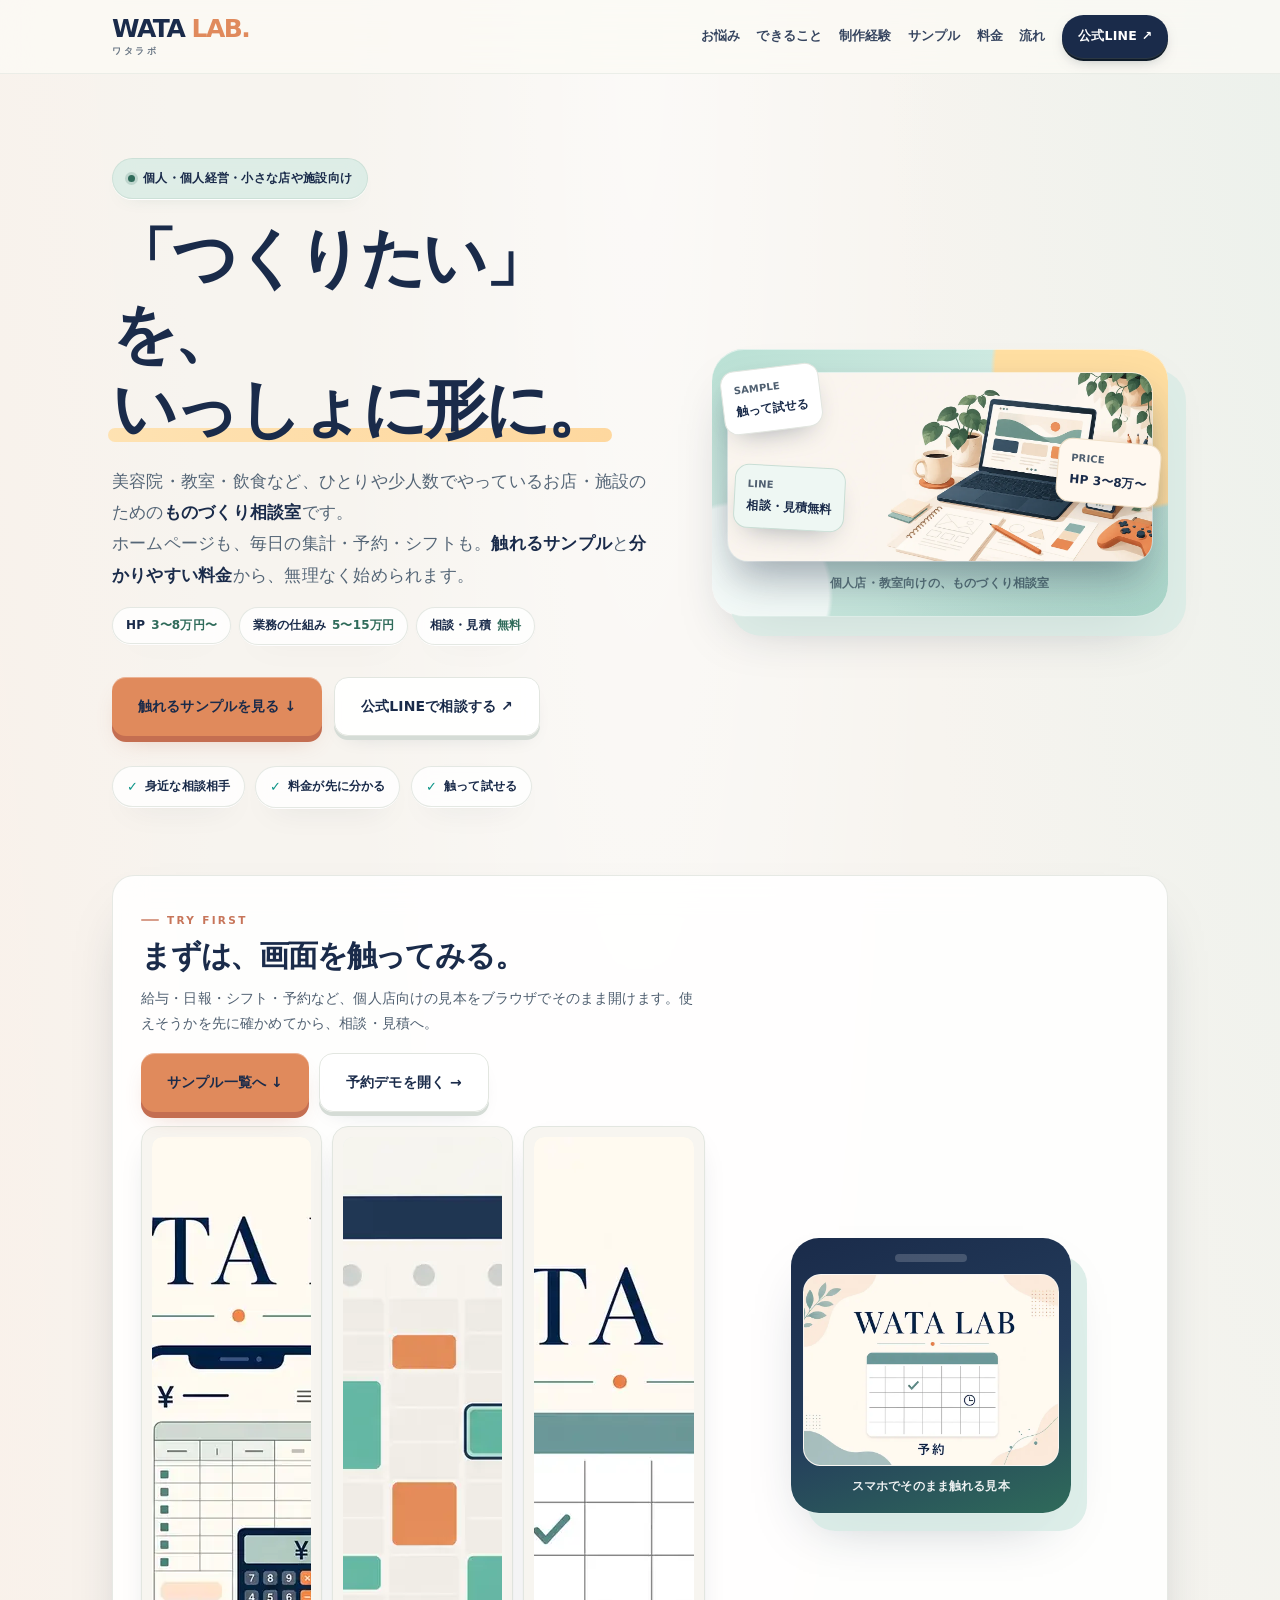
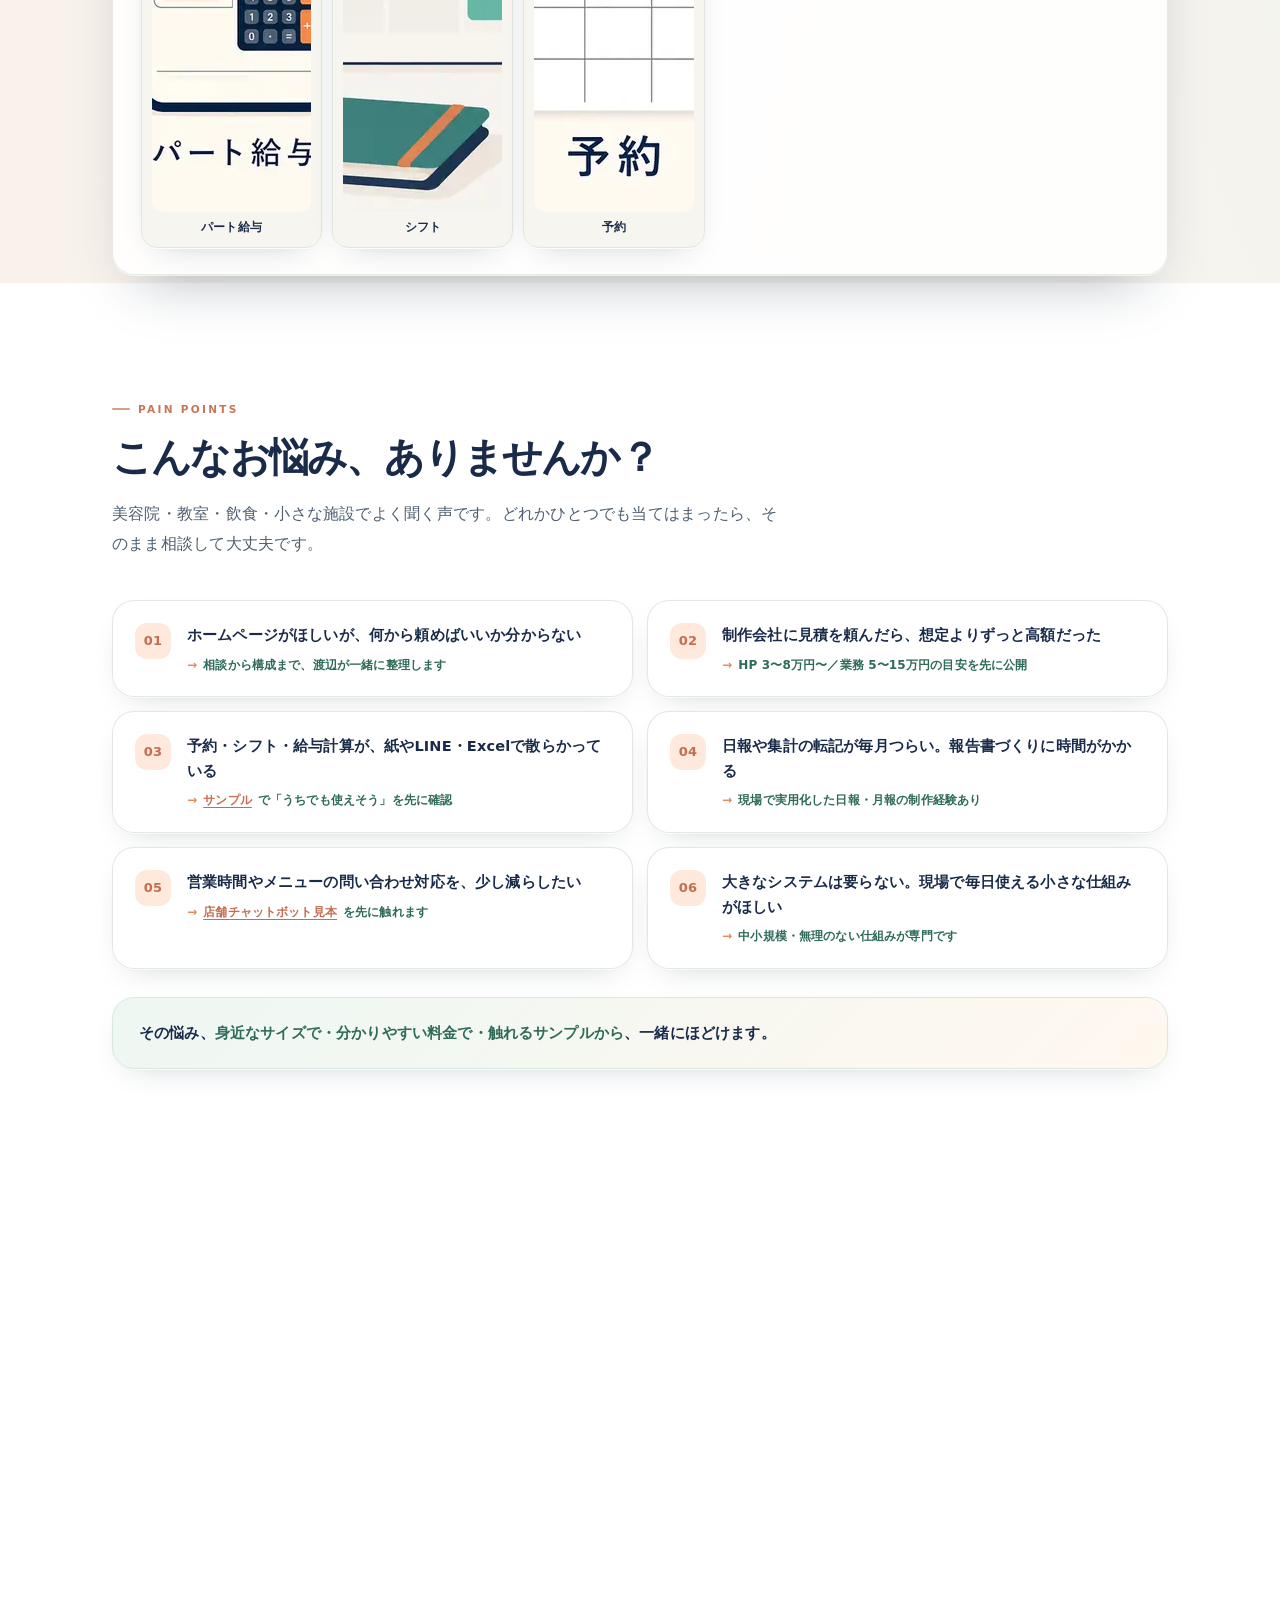
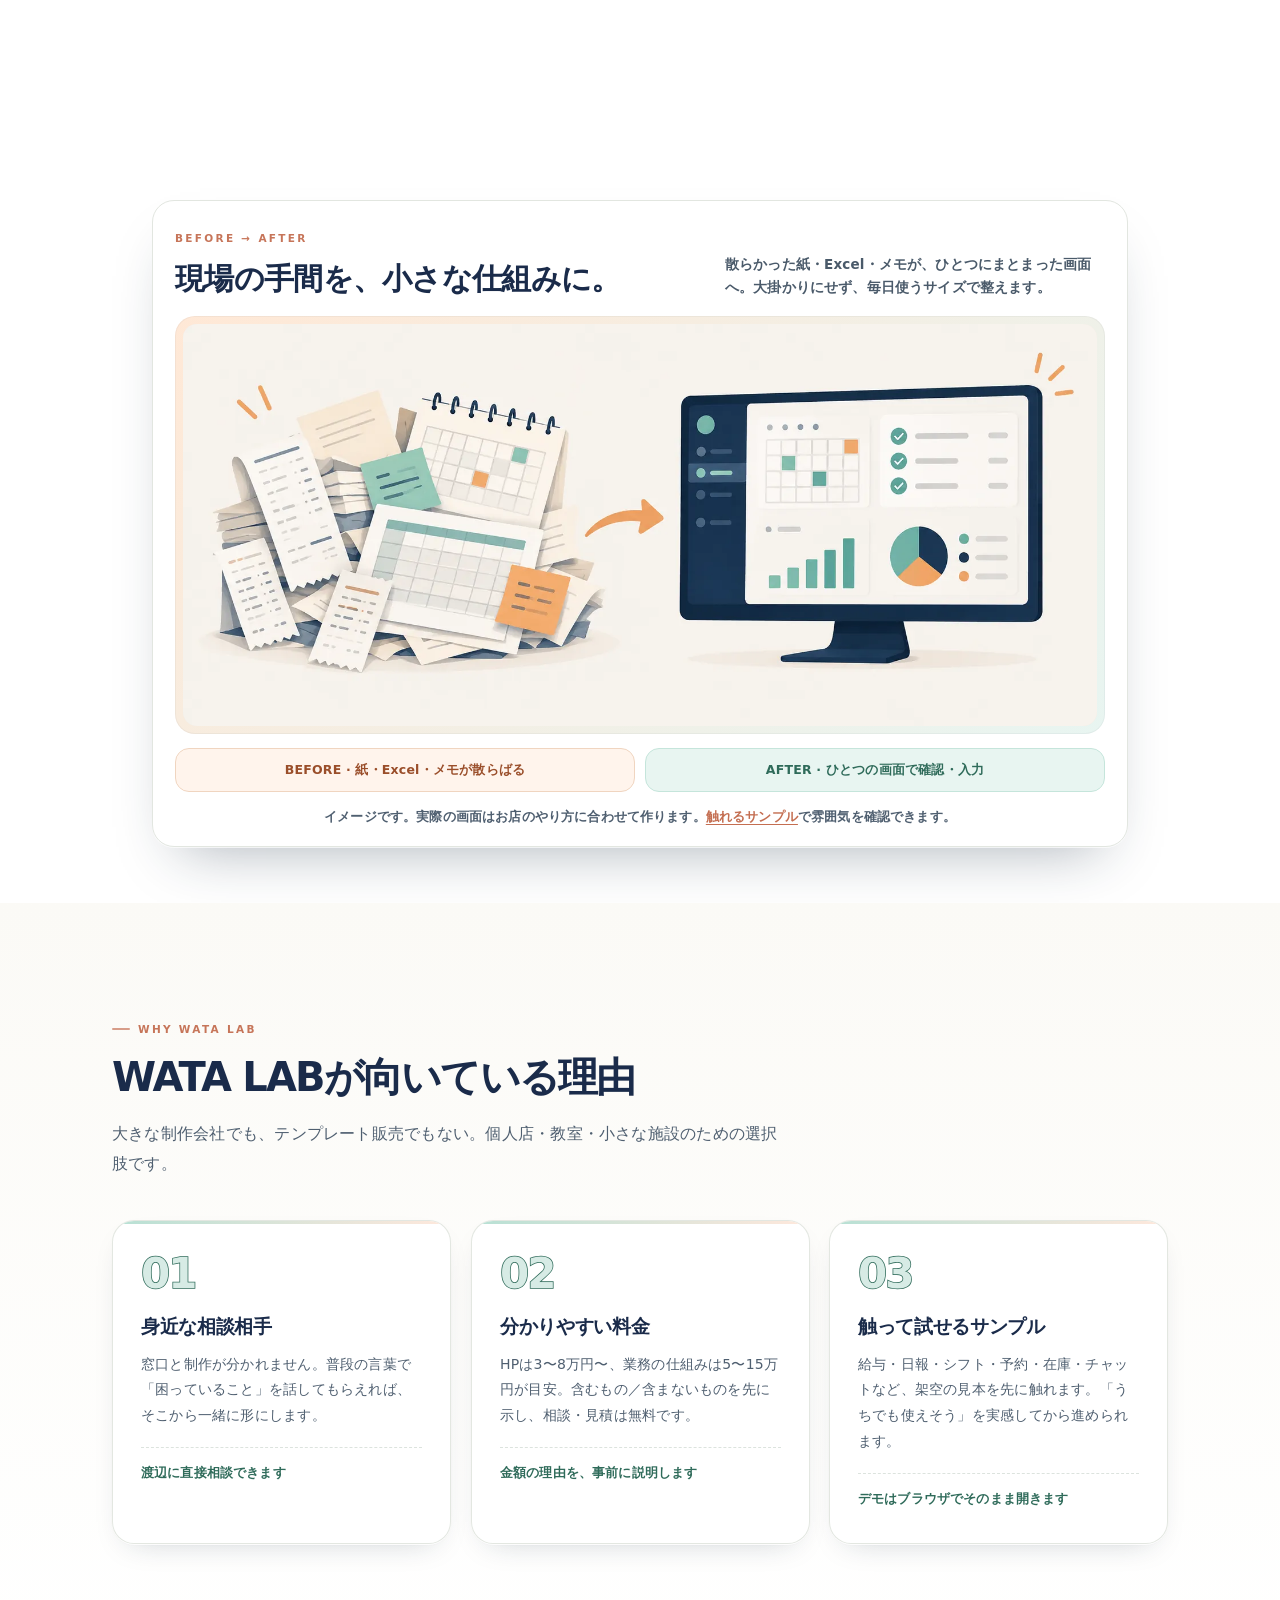
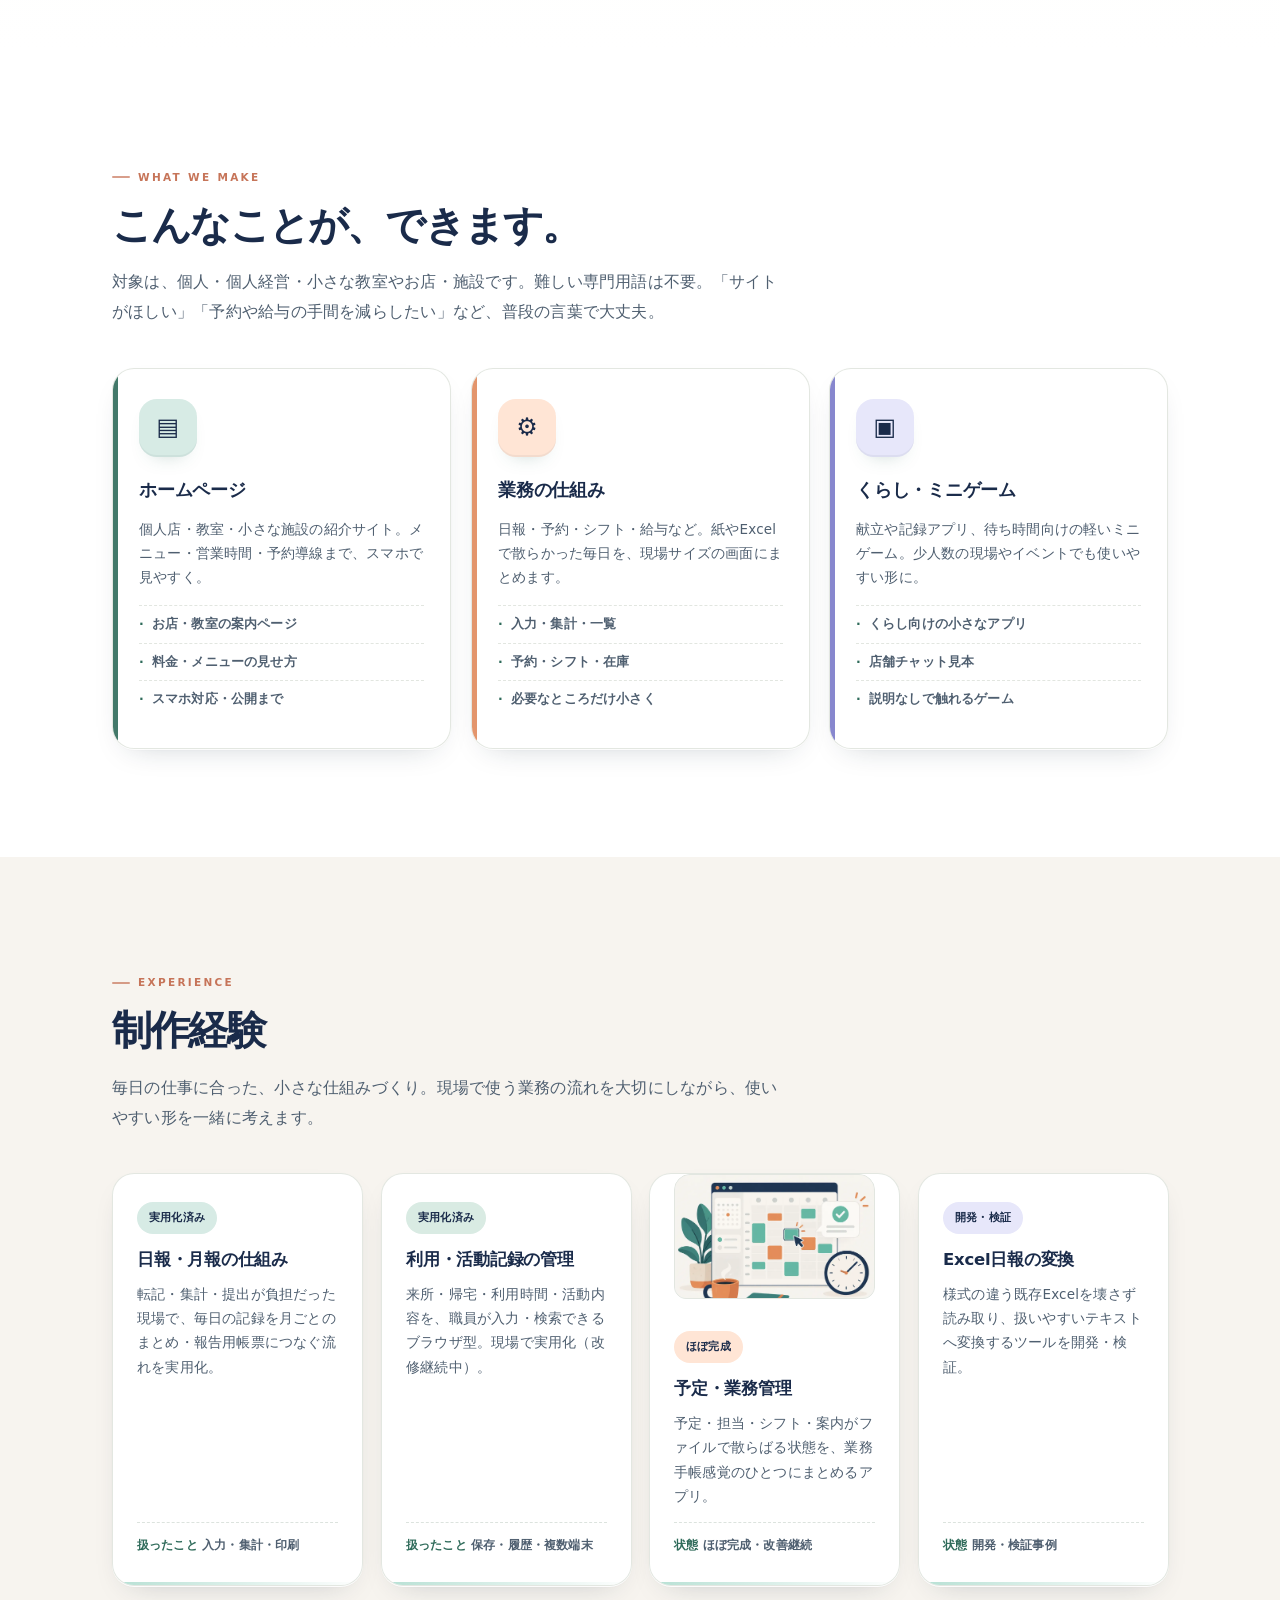
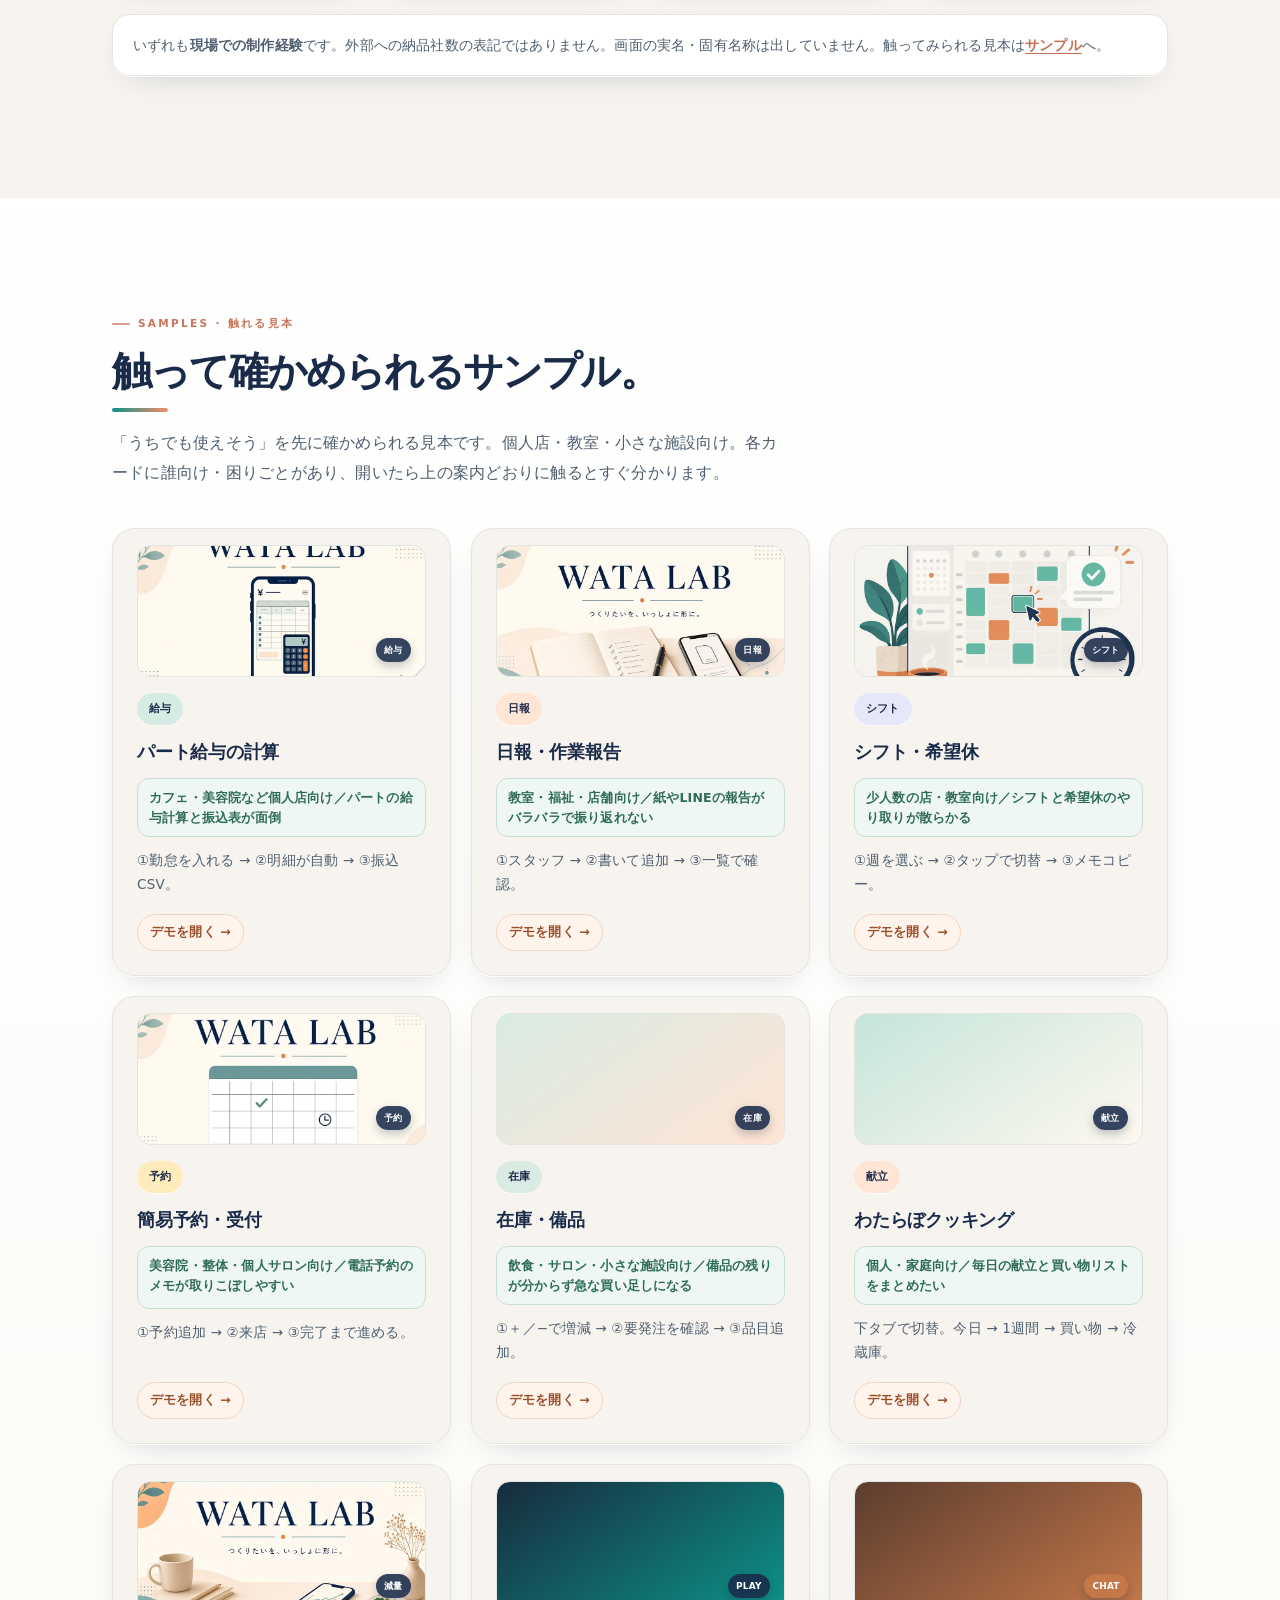
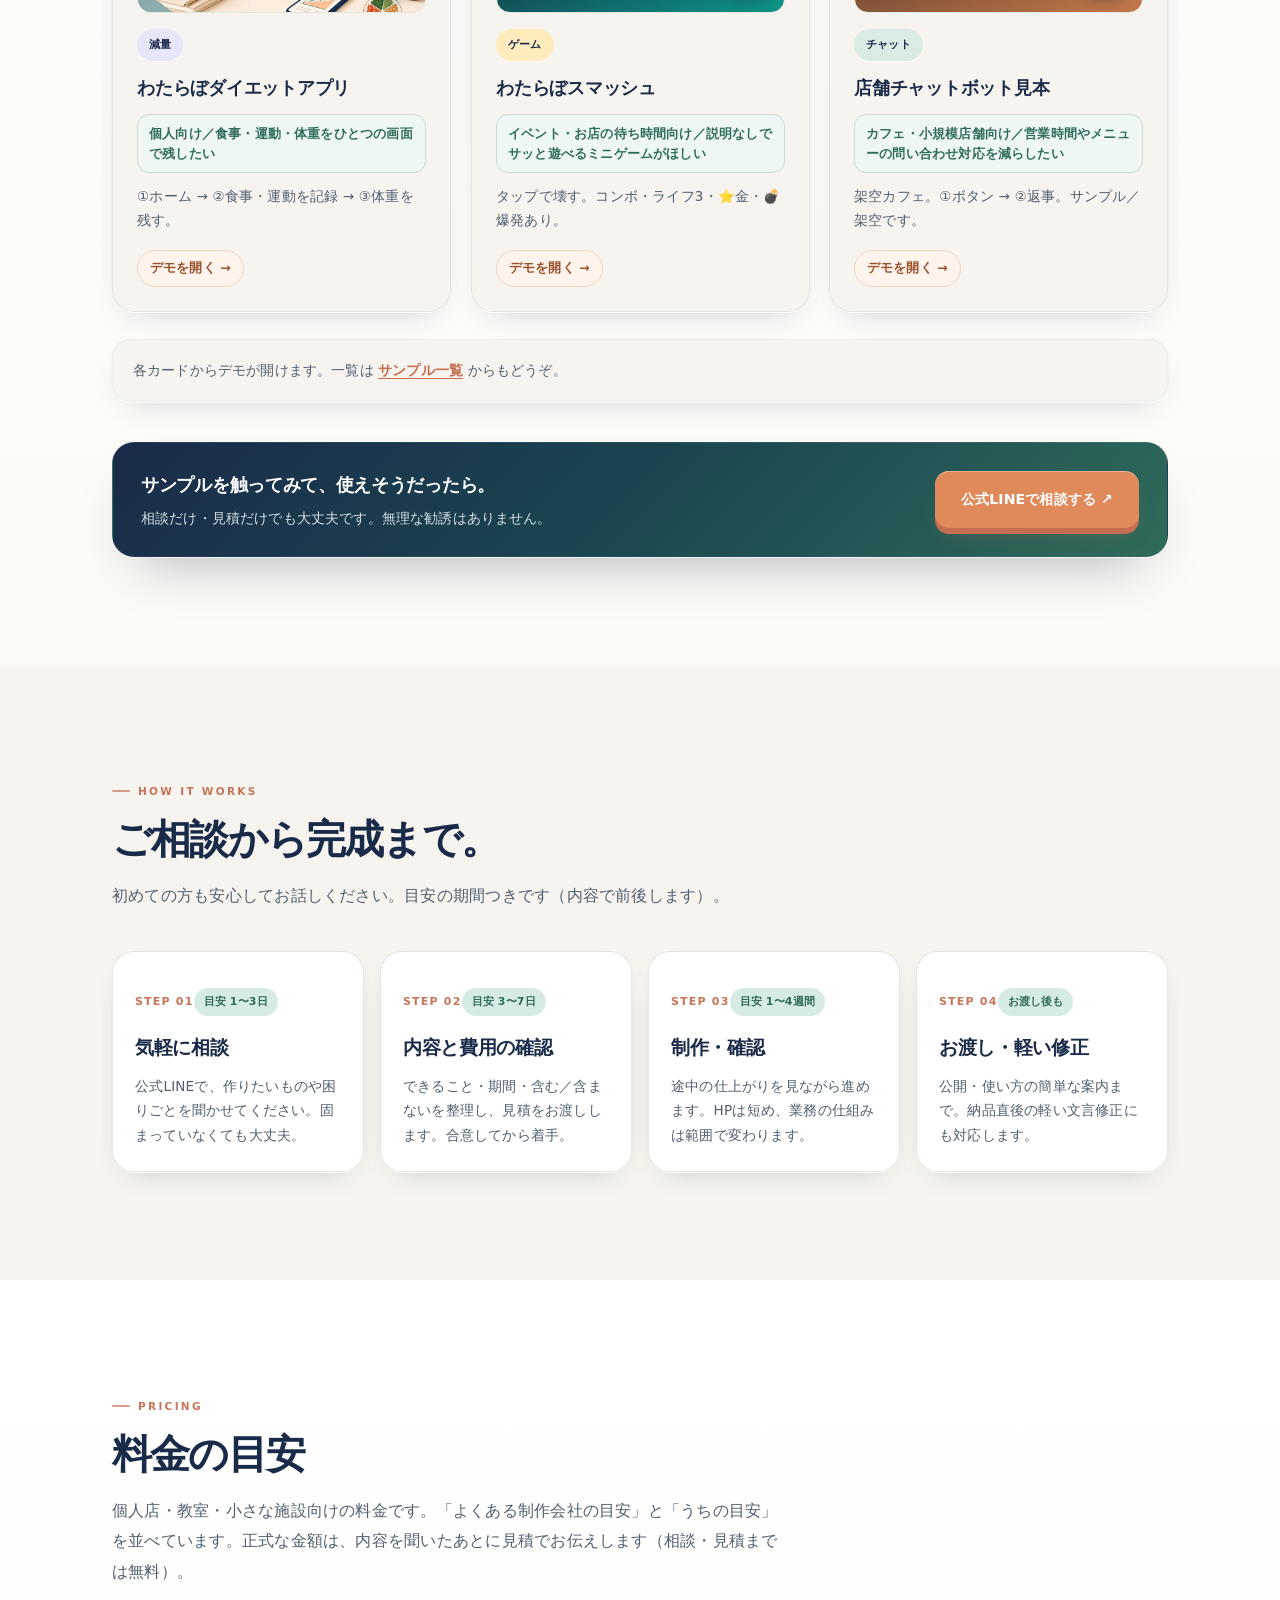
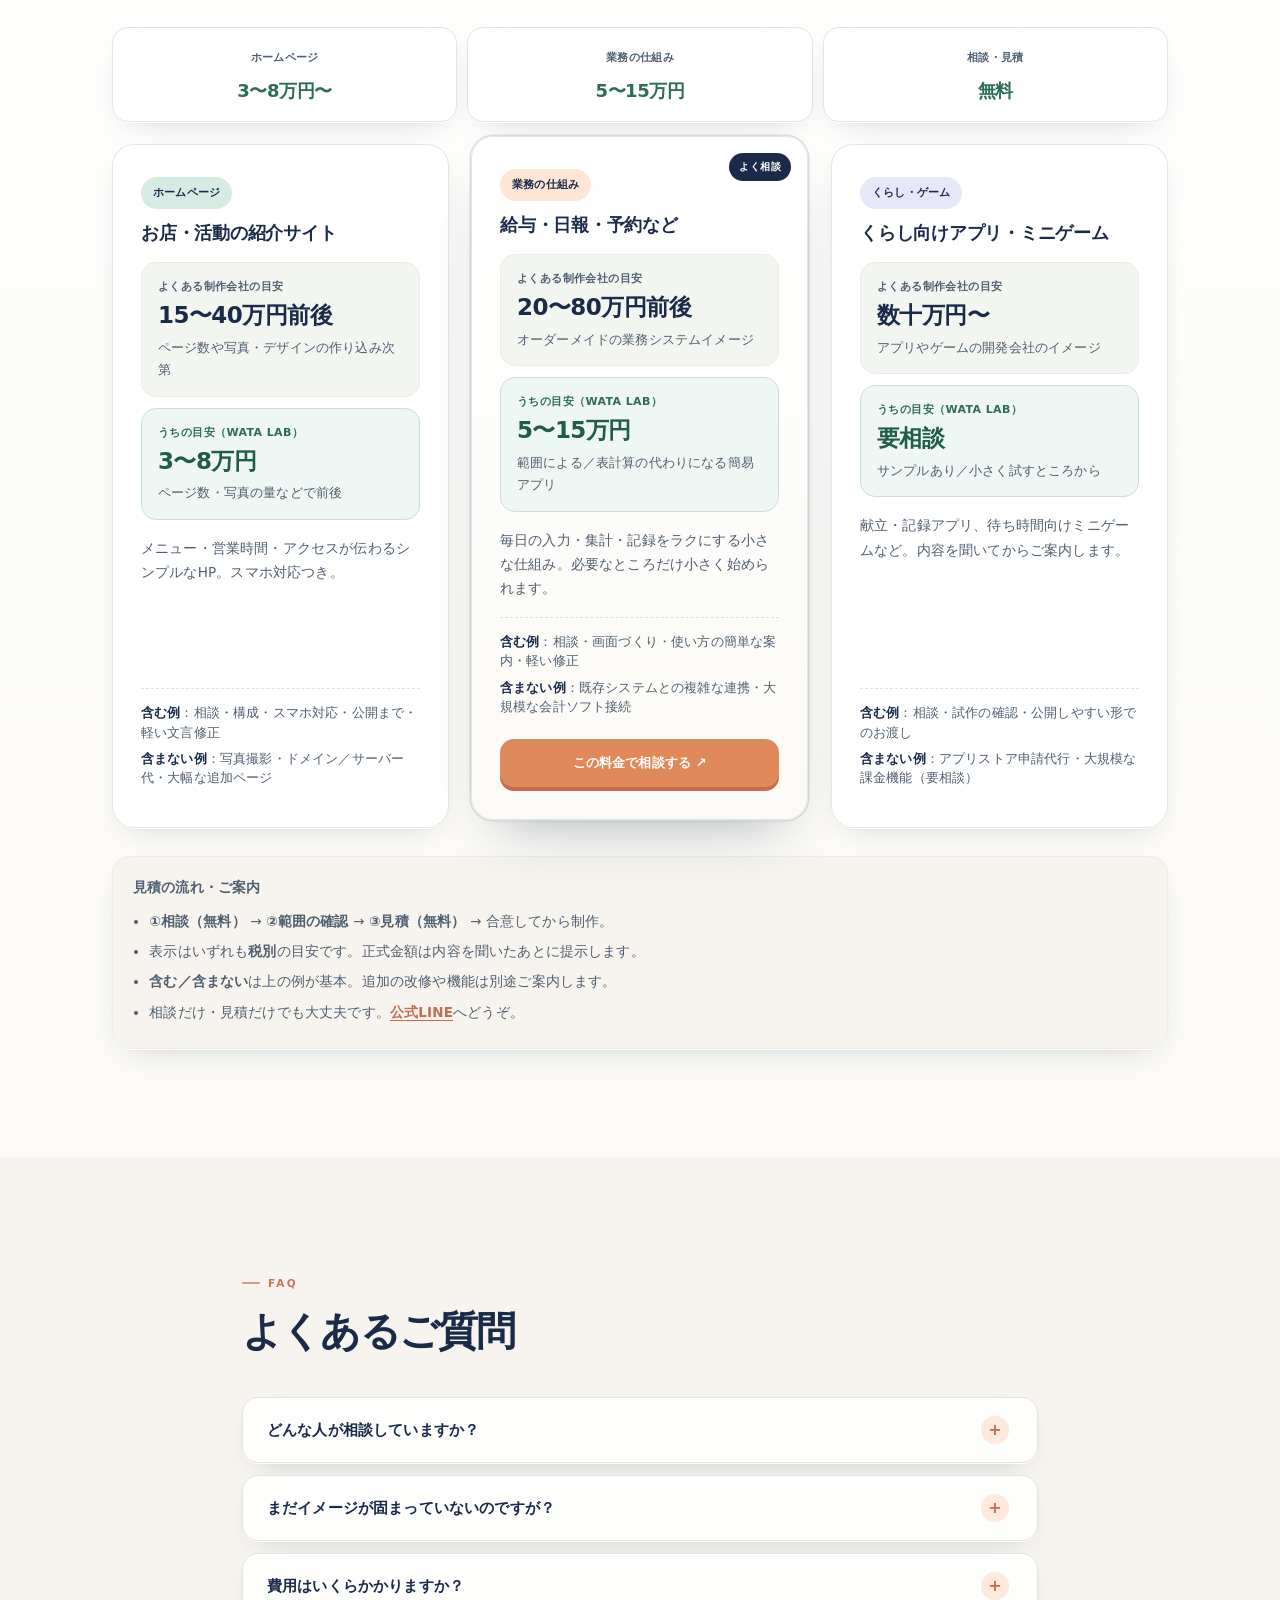
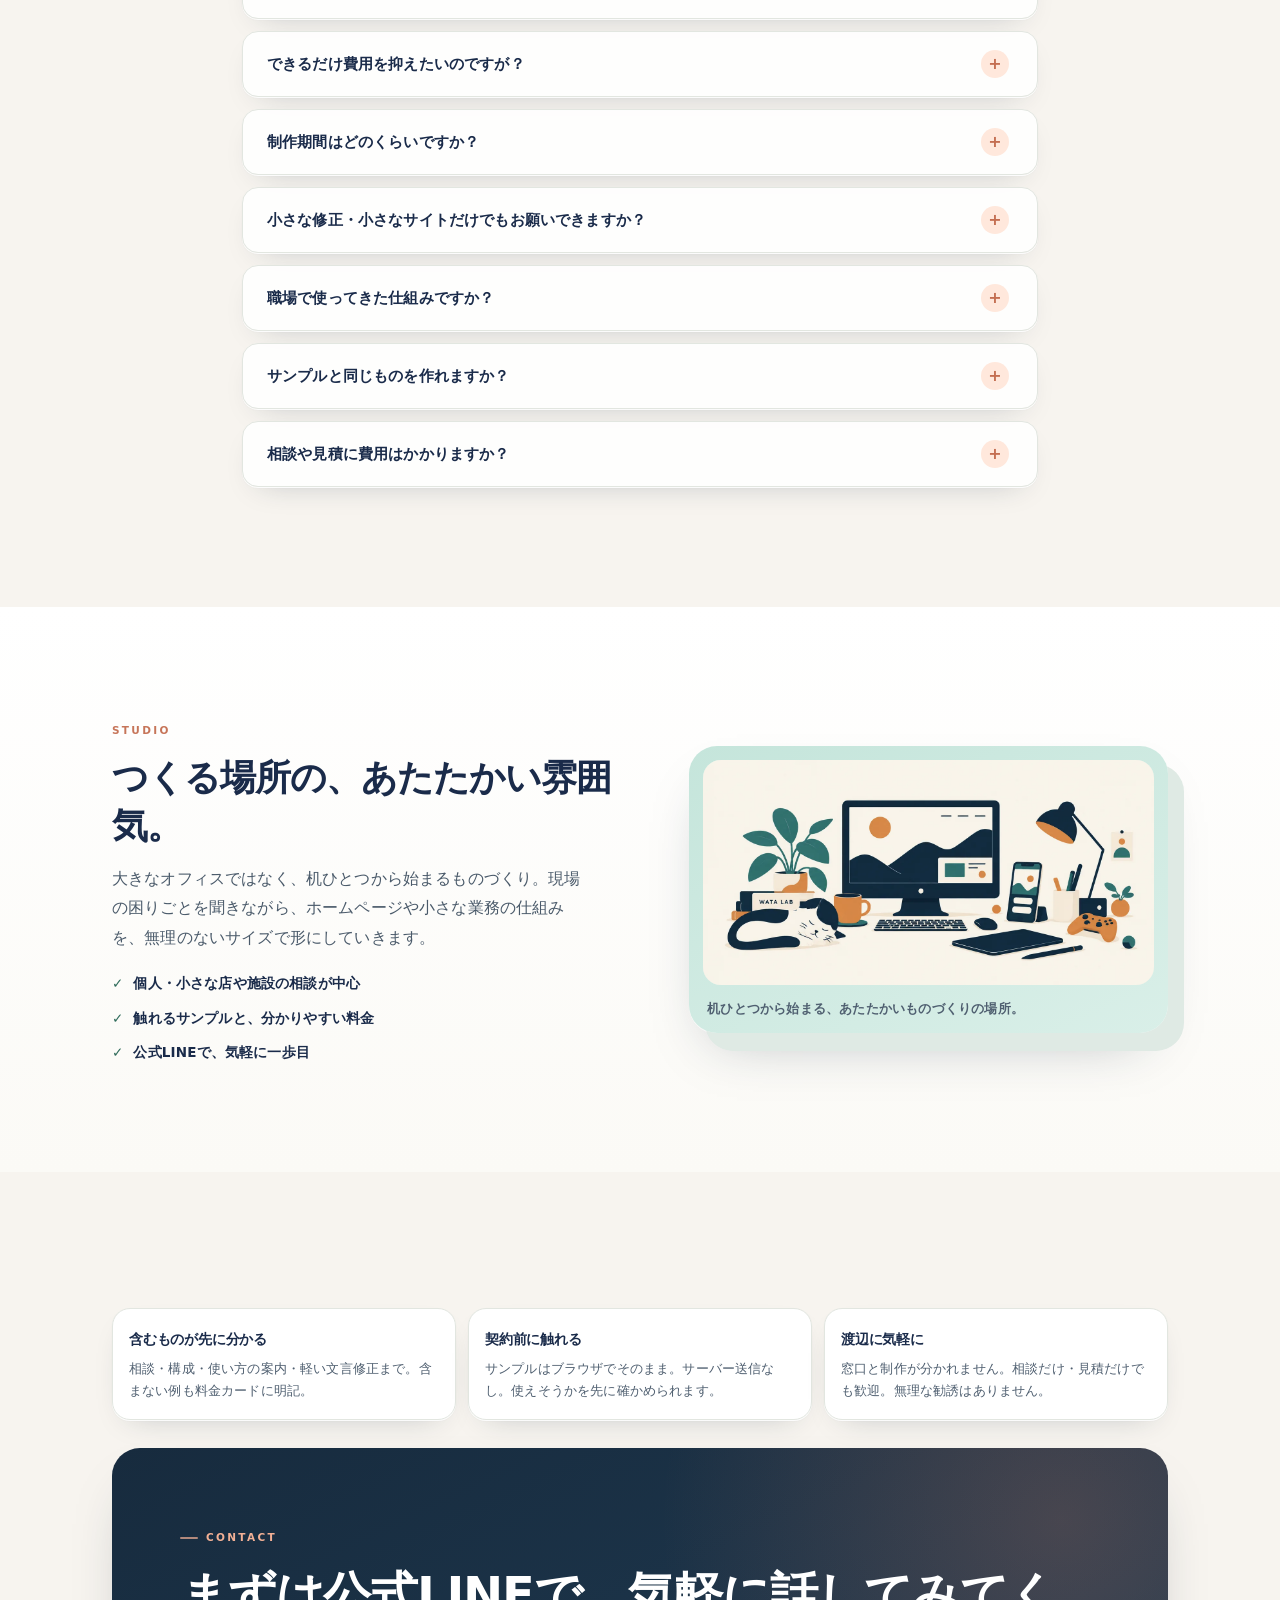
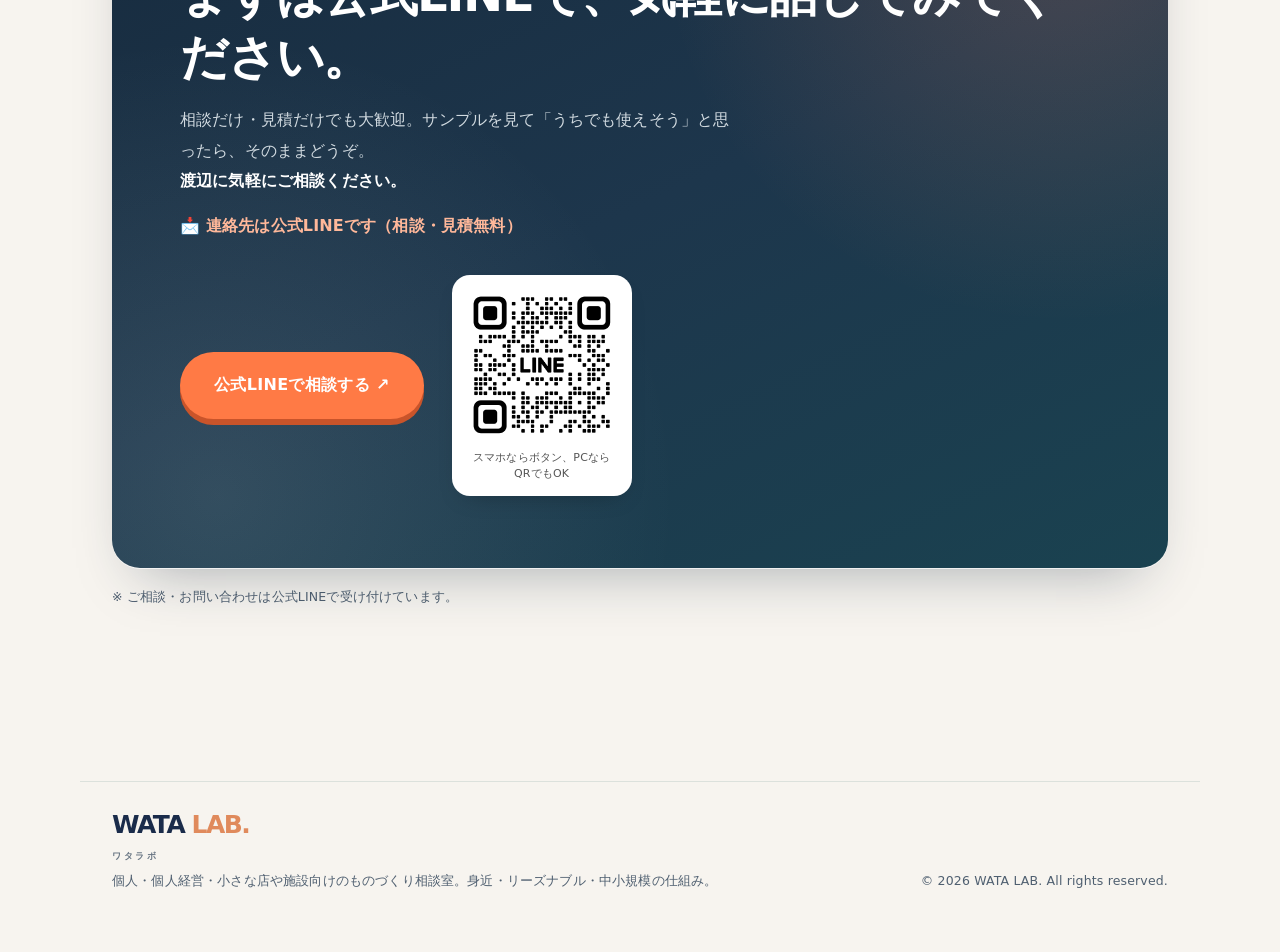
==== index.html @ 9ea8776d "Polish v9: contemporary warm look on index + demo chrome Tighter type hierarchy, softer layered shad" ====
<!DOCTYPE html>
<html lang="ja">
<head>
<meta charset="UTF-8">
<meta name="viewport" content="width=device-width,initial-scale=1">
<meta name="description" content="WATA LAB（ワタラボ）｜個人・個人経営・小さな店や施設向け。HP 3〜8万円〜、業務の仕組み 5〜15万円。触れるサンプルあり。相談・見積無料。公式LINEで気軽に。">
<meta name="theme-color" content="#172b3e">
<meta property="og:type" content="website">
<meta property="og:site_name" content="WATA LAB">
<meta property="og:title" content="WATA LAB｜個人店・教室向けホームページ＆業務の仕組み｜相談無料">
<meta property="og:description" content="個人・個人経営・小さな店や施設向け。HP 3〜8万円〜、業務の仕組み 5〜15万円。触れるサンプルあり。相談・見積無料。">
<meta property="og:url" content="https://ryowatanabe1161-svg.github.io/wata-lab/">
<meta property="og:image" content="https://ryowatanabe1161-svg.github.io/wata-lab/assets/ogp.jpg">
<meta property="og:image:width" content="1200">
<meta property="og:image:height" content="630">
<meta property="og:locale" content="ja_JP">
<meta name="twitter:card" content="summary_large_image">
<meta name="twitter:title" content="WATA LAB｜個人店・教室向けホームページ＆業務の仕組み">
<meta name="twitter:description" content="HP 3〜8万円〜／業務の仕組み 5〜15万円。触れるサンプルあり。相談・見積無料。">
<meta name="twitter:image" content="https://ryowatanabe1161-svg.github.io/wata-lab/assets/ogp.jpg">

<title>WATA LAB｜個人店・教室向けホームページ＆業務の仕組み｜相談無料</title>
<style>
:root{
  --navy:#172b3e;
  --navy-2:#1f3a52;
  --teal:#d7ebe5;
  --teal-mid:#b7e0d4;
  --teal-deep:#2f6b5a;
  --orange:#f58c65;
  --orange-deep:#d97957;
  --orange-soft:#ffe8dc;
  --cream:#f7f6ef;
  --cream-2:#fbfaf5;
  --muted:#4f5f70;
  --muted-2:#5f6f80;
  --line:#e2e6e0;
  --line-2:#d5dcd6;
  --soft:#edf0eb;
  --card:#ffffff;
  --shadow:0 1px 0 rgba(255,255,255,.85), 0 14px 36px -22px rgba(23,43,62,.34);
  --shadow-lg:0 28px 56px -30px rgba(23,43,62,.42);
  --shadow-hover:0 22px 44px -18px rgba(23,43,62,.3);
  --radius:24px;
  --radius-sm:16px;
  --ease:cubic-bezier(.22,.7,.25,1);
  --font:"Hiragino Kaku Gothic ProN","Hiragino Sans","Noto Sans JP","Yu Gothic",Meiryo,system-ui,sans-serif;
  --max:1120px;
}
*{box-sizing:border-box}
html{scroll-behavior:smooth}
::selection{background:#ffe0ab;color:var(--navy)}
body{
  margin:0;
  background:
    radial-gradient(ellipse 70% 45% at 100% -8%,rgba(215,235,229,.62),transparent 58%),
    radial-gradient(ellipse 55% 38% at -8% 18%,rgba(255,232,220,.42),transparent 52%),
    var(--cream);
  color:var(--navy);
  font-family:var(--font);
  line-height:1.85;
  font-size:16px;
  -webkit-font-smoothing:antialiased;
  text-rendering:optimizeLegibility;
}
a{text-decoration:none;color:inherit}
.wrap{max-width:var(--max);padding:0 32px;margin:auto}
.eyebrow{
  font-size:11px;font-weight:800;color:#c46e51;
  letter-spacing:2.8px;display:inline-flex;align-items:center;gap:8px;
}
.eyebrow:before{content:"";width:18px;height:2px;background:currentColor;border-radius:2px;opacity:.7}

/* Nav */
header{
  position:sticky;top:0;z-index:40;
  background:rgba(247,246,239,.9);
  border-bottom:1px solid rgba(226,230,224,.9);
  backdrop-filter:blur(18px) saturate(1.25);
  -webkit-backdrop-filter:blur(18px) saturate(1.25);
}
nav{
  max-width:var(--max);margin:auto;
  padding:15px 32px;
  display:flex;justify-content:space-between;align-items:center;gap:16px;
}
.logo{font-size:25px;line-height:1;font-weight:900;letter-spacing:-1.5px}
.logo span{color:var(--orange)}
.logo small{display:block;font-size:9px;letter-spacing:3.2px;margin-top:6px;color:var(--muted);font-weight:800}
.navlinks{display:flex;gap:16px;align-items:center;font-size:13px;font-weight:800;flex-wrap:wrap;justify-content:flex-end}
.navlinks a{opacity:.88;transition:color .15s,opacity .15s}
.navlinks a:hover{color:#c36d50;opacity:1}
.chip{
  background:var(--navy);color:white!important;border-radius:50px;
  padding:11px 18px;opacity:1!important;
  box-shadow:0 4px 0 #0f1c29;transition:transform .15s,box-shadow .15s;
}
.chip:hover{color:#fff!important;transform:translateY(2px);box-shadow:0 2px 0 #0f1c29}

/* Hero */
.hero{
  display:grid;grid-template-columns:1.08fr .92fr;align-items:center;
  gap:64px;padding-top:84px;padding-bottom:96px;min-height:680px;
  position:relative;
}
.hero-copy{position:relative;z-index:1}
.tag{
  display:inline-flex;align-items:center;gap:8px;
  background:rgba(215,235,229,.9);border-radius:99px;
  padding:9px 15px;font-size:12px;font-weight:800;letter-spacing:.3px;
  border:1px solid #c9ded5;box-shadow:0 1px 0 #fff,0 8px 20px -16px rgba(47,107,90,.35);
}
.tag i{width:7px;height:7px;border-radius:50%;background:var(--teal-deep);box-shadow:0 0 0 3px rgba(47,107,90,.18)}
.price-chips{display:flex;flex-wrap:wrap;gap:8px;margin-top:16px}
.price-chips span{
  display:inline-flex;align-items:center;gap:6px;
  background:#fff;border:1px solid var(--line);border-radius:999px;
  padding:7px 13px;font-size:12px;font-weight:800;color:var(--navy);
  box-shadow:var(--shadow);
}
.price-chips b{color:var(--teal-deep);font-weight:900}
h1{
  font-size:clamp(42px,5.2vw,72px);
  letter-spacing:-2.8px;line-height:1.26;
  margin:22px 0 18px;font-weight:900;
}
h1 em{font-style:normal;position:relative;white-space:nowrap}
h1 em:after{
  content:"";position:absolute;bottom:6px;left:-4px;right:-4px;
  height:16px;background:linear-gradient(90deg,#ffe0ab,#ffd08a);z-index:-1;border-radius:6px;
}
.lead{font-size:17px;color:#4a5a6a;max-width:540px;line-height:1.95;margin:0}
.actions{display:flex;flex-wrap:wrap;gap:12px;margin-top:32px}
.btn{
  display:inline-flex;align-items:center;justify-content:center;gap:6px;
  border-radius:16px;padding:17px 28px;font-weight:900;font-size:14.5px;
  background:var(--orange);box-shadow:0 6px 0 var(--orange-deep);transition:.18s var(--ease);
}
.btn:hover{transform:translateY(3px);box-shadow:0 3px 0 var(--orange-deep)}
.btn.secondary{
  background:#fff;border:1px solid var(--line);box-shadow:0 4px 0 var(--line-2);
}
.btn.secondary:hover{box-shadow:0 2px 0 var(--line-2)}
.trust{display:flex;flex-wrap:wrap;gap:10px;margin-top:30px}
.trust span{
  display:inline-flex;align-items:center;gap:7px;
  background:#fff;border:1px solid var(--line);border-radius:999px;
  padding:8px 14px;font-size:12px;font-weight:800;color:var(--navy);
  box-shadow:var(--shadow);
}
.trust span b{color:var(--teal-deep);font-size:13px}

/* Hero visual */
.visual{
  position:relative;min-height:480px;border-radius:36px;
  background:
    radial-gradient(circle at 88% 12%,#ffdea1 0 36%,transparent 37%),
    radial-gradient(circle at 8% 90%,rgba(255,255,255,.7) 0 24%,transparent 25%),
    linear-gradient(155deg,#c5e5db 0%,#d9efe8 48%,#bfe0d5 100%);
  box-shadow:20px 22px 0 #dfeae4, var(--shadow-lg);
  overflow:hidden;display:grid;place-items:center;padding:30px 24px;
}
.visual:before{
  content:"";position:absolute;inset:0;
  background:radial-gradient(circle at 70% 70%,rgba(23,43,62,.04),transparent 45%);
  pointer-events:none;
}
.mock-stack{position:relative;width:100%;max-width:430px;height:350px;z-index:1}
.mock{
  position:absolute;background:#fff;border:5px solid var(--navy);border-radius:20px;
  overflow:hidden;box-shadow:14px 16px rgba(23,43,62,.14);
}
.mock.main{width:78%;height:258px;left:8%;top:28px;transform:rotate(-3.5deg);z-index:2}
.mock.side{width:46%;height:172px;right:0;bottom:18px;transform:rotate(7deg);z-index:3;border-width:4px}
.bar{height:24px;background:var(--navy);display:flex;align-items:center;padding-left:10px;gap:5px}
.bar i{display:block;width:6px;height:6px;border-radius:50%;background:#fff;opacity:.9}
.inside{padding:18px 16px}
.inside small{font-weight:900;letter-spacing:1.2px;font-size:10px;color:var(--muted)}
.inside strong{display:block;font-size:22px;line-height:1.35;margin:8px 0 12px;letter-spacing:-.6px}
.skel{height:8px;background:#d7e3de;border-radius:20px;margin-bottom:8px}
.skel.s{width:58%}.skel.m{width:78%}.skel.l{width:92%}
.mini-rows{display:grid;gap:7px;margin-top:10px}
.mini-row{
  display:flex;align-items:center;gap:8px;background:var(--cream);
  border-radius:10px;padding:8px 10px;font-size:11px;font-weight:800;
}
.dot{width:8px;height:8px;border-radius:50%;background:var(--teal-deep);flex-shrink:0}
.dot.o{background:var(--orange)}.dot.y{background:#e8b84a}
.pill{
  margin-left:auto;font-size:10px;background:var(--teal);color:var(--teal-deep);
  border-radius:999px;padding:2px 8px;font-weight:900;
}
.side .inside{padding:12px}
.side strong{font-size:15px;margin:4px 0 8px}
.meter{height:8px;background:#e8efe9;border-radius:99px;overflow:hidden;margin-top:8px}
.meter span{display:block;height:100%;width:68%;background:linear-gradient(90deg,var(--teal-deep),#5aaa90);border-radius:99px}
.float-card{
  position:absolute;z-index:4;background:#fff;border:1px solid var(--line);pointer-events:none;
  border-radius:14px;padding:10px 12px;font-size:12px;font-weight:800;
  box-shadow:0 12px 28px -14px rgba(23,43,62,.4);color:var(--navy);
}
.float-card.a{left:10px;top:18px;transform:rotate(-7deg)}
.float-card.b{right:8px;top:92px;transform:rotate(5deg);background:#fff8ef;border-color:#f0e0c8}
.float-card.c{left:22px;bottom:86px;transform:rotate(3deg);background:#eef7f3;border-color:#c9ded5}
.float-card span{display:block;font-size:10px;color:var(--muted);font-weight:700;margin-bottom:2px}
.sticker{
  position:absolute;left:18px;bottom:22px;z-index:4;
  background:var(--orange);color:#fff;border:4px solid white;border-radius:14px;
  padding:10px 14px;transform:rotate(-8deg);font-weight:900;font-size:13px;
  box-shadow:0 10px 20px -10px rgba(23,43,62,.45);
}

/* Sections */
.section{padding:112px 0;position:relative}
.white{background:#fff}
.white.soft{background:linear-gradient(180deg,#fff 0%,var(--cream-2) 100%)}
.band{background:linear-gradient(180deg,var(--cream-2) 0%,#fff 100%)}
.intro{max-width:720px;margin-bottom:48px}
.intro h2{
  font-size:clamp(30px,3.6vw,44px);line-height:1.32;
  letter-spacing:-1.35px;margin:12px 0 16px;font-weight:900;
}
.intro p{font-size:15.5px;color:var(--muted);margin:0;line-height:1.95}

/* Pain */
.pain-grid{display:grid;grid-template-columns:repeat(2,1fr);gap:14px}
.pain{
  display:flex;gap:16px;align-items:flex-start;
  background:#fff;border:1px solid var(--line);border-radius:var(--radius-sm);
  padding:22px 22px;box-shadow:var(--shadow);
  transition:transform .22s var(--ease),box-shadow .22s,border-color .22s;
}
.pain:hover{transform:translateY(-3px);box-shadow:var(--shadow-hover);border-color:#c9ded5}
.pain-num{
  flex-shrink:0;width:36px;height:36px;border-radius:12px;
  background:var(--orange-soft);color:#c46e51;
  display:grid;place-items:center;font-size:13px;font-weight:900;
}
.pain p{margin:0;font-size:14.5px;font-weight:800;line-height:1.7;color:var(--navy)}
.pain-foot{
  margin-top:28px;padding:22px 26px;border-radius:var(--radius);
  background:linear-gradient(135deg,#eef7f3,#fff8ef);
  border:1px solid #d7e8e1;box-shadow:var(--shadow);
  font-size:15px;font-weight:800;line-height:1.75;color:var(--navy);
}
.pain-foot span{color:var(--teal-deep)}

/* Why */
.why-grid{display:grid;grid-template-columns:repeat(3,1fr);gap:20px}
.why{
  background:#fff;border:1px solid var(--line);border-radius:var(--radius);
  padding:32px 28px;box-shadow:var(--shadow);position:relative;overflow:hidden;
  transition:transform .22s var(--ease),box-shadow .22s;
  min-height:260px;
}
.why:hover{transform:translateY(-5px);box-shadow:var(--shadow-hover)}
.why:before{
  content:"";position:absolute;left:0;right:0;top:0;height:3px;
  background:linear-gradient(90deg,var(--teal-mid),var(--orange-soft));
}
.why-no{
  font-size:42px;font-weight:900;letter-spacing:-2px;line-height:1;
  color:var(--teal);margin-bottom:18px;
  -webkit-text-stroke:1.5px var(--teal-deep);paint-order:stroke fill;
}
.why h3{font-size:19px;margin:0 0 12px;letter-spacing:-.35px;line-height:1.4}
.why p{margin:0;font-size:14px;color:var(--muted);line-height:1.85}
.why .proof{
  margin-top:18px;padding-top:14px;border-top:1px dashed #dce3de;
  font-size:12.5px;font-weight:800;color:var(--teal-deep);
}

/* Services */
.grid4{display:grid;grid-template-columns:repeat(4,1fr);gap:18px}
.service{
  background:var(--cream);border:1px solid #ebede7;border-radius:var(--radius);
  padding:30px 26px 28px;min-height:280px;position:relative;overflow:hidden;
  box-shadow:var(--shadow);transition:transform .22s var(--ease),box-shadow .22s,border-color .22s;
}
.service:hover{transform:translateY(-5px);box-shadow:var(--shadow-hover);border-color:#d5e4de}
.service:before{
  content:"";position:absolute;left:0;top:0;bottom:0;width:4px;
  background:var(--teal-deep);opacity:.4;
}
.service:nth-child(2):before{background:var(--orange)}
.service:nth-child(3):before{background:#7b7bc9}
.service:nth-child(4):before{background:#e8b84a}
.icon{
  width:56px;height:56px;border-radius:16px;background:var(--teal);
  display:grid;place-items:center;font-size:26px;
  box-shadow:inset 0 -2px 0 rgba(23,43,62,.06),0 8px 16px -12px rgba(47,107,90,.35);
}
.service:nth-child(2) .icon{background:#ffe5d5}
.service:nth-child(3) .icon{background:#e7e7fa}
.service:nth-child(4) .icon{background:#ffebbc}
.service h3{font-size:17.5px;margin:18px 0 10px;letter-spacing:-.25px}
.service p{font-size:13.5px;color:var(--muted);margin:0;line-height:1.8}

/* Experience */
.exp-grid{display:grid;grid-template-columns:repeat(4,1fr);gap:18px}
.exp{
  background:#fff;border:1px solid var(--line);border-radius:var(--radius);
  padding:28px 24px;display:flex;flex-direction:column;
  box-shadow:var(--shadow);transition:transform .22s var(--ease),box-shadow .22s,border-color .22s;
  position:relative;overflow:hidden;min-height:220px;
}
.exp:hover{transform:translateY(-5px);box-shadow:var(--shadow-hover);border-color:#c9ded5}
.exp:before{content:"";position:absolute;inset:auto 0 0 0;height:3px;background:linear-gradient(90deg,var(--teal-mid),transparent)}
.badge{
  display:inline-flex;align-items:center;align-self:flex-start;border-radius:99px;
  padding:6px 12px;font-size:11px;font-weight:800;margin-bottom:14px;background:var(--teal);
  letter-spacing:.2px;
}
.exp:nth-child(2) .badge{background:#d9ebe3}
.exp:nth-child(3) .badge{background:#ffe5d5}
.exp:nth-child(4) .badge{background:#e7e7fa}
.exp h3{font-size:16.5px;margin:0 0 10px;line-height:1.45;letter-spacing:-.25px}
.exp p{font-size:13.5px;color:var(--muted);margin:0;flex:1;line-height:1.8}
.exp-note,.demo-note,.price-note{
  margin-top:28px;font-size:13.5px;color:var(--muted);
  background:#fff;border:1px solid var(--line);border-radius:18px;padding:18px 20px;line-height:1.8;
  box-shadow:var(--shadow);
}
.section.white .price-note,.section.white .demo-note,.section.white .exp-note{background:var(--cream);border-color:#ebede7}
.linkish{color:#c46e51;font-weight:800;text-decoration:underline;text-underline-offset:3px}

/* Demos */
.demos{display:grid;grid-template-columns:repeat(3,1fr);gap:18px}
.demo{
  display:flex;flex-direction:column;background:#fff;border:1px solid var(--line);
  border-radius:var(--radius);padding:26px 24px 24px;min-height:220px;
  box-shadow:var(--shadow);transition:transform .22s var(--ease),box-shadow .22s,border-color .22s;
  position:relative;overflow:hidden;
}
.demo:hover{transform:translateY(-5px);box-shadow:var(--shadow-hover);border-color:#c9ded5}
.demo:after{
  content:"→";position:absolute;right:20px;bottom:20px;font-size:18px;font-weight:900;
  color:var(--orange);opacity:0;transform:translateX(-6px);transition:.2s var(--ease);
}
.demo:hover:after{opacity:1;transform:translateX(0)}
.demo .badge{background:var(--teal);margin-bottom:12px}
.demo:nth-child(2) .badge{background:#ffe5d5}
.demo:nth-child(3) .badge{background:#e7e7fa}
.demo:nth-child(4) .badge{background:#ffebbc}
.demo:nth-child(5) .badge{background:#d9ebe3}
.demo:nth-child(6) .badge{background:#ffe5d5}
.demo:nth-child(7) .badge{background:#e7e7fa}
.demo:nth-child(8) .badge{background:#ffebbc}
.demo:nth-child(9) .badge{background:#d9ebe3}
.demo h3{font-size:17.5px;margin:0 0 10px;letter-spacing:-.25px}
.demo .for{
  font-size:12.5px;font-weight:800;color:var(--teal-deep);background:#eef7f3;
  border:1px solid #c9ded5;border-radius:12px;padding:9px 11px;margin:0 0 12px;line-height:1.55;
}
.demo p{font-size:13.5px;color:var(--muted);margin:0 0 14px;flex:1;line-height:1.75}
.demo .go{font-size:13.5px;font-weight:900;color:#c46e51}

/* Flow */
.flow-grid{display:grid;grid-template-columns:repeat(4,1fr);gap:16px}
.step{
  background:#fff;border:1px solid var(--line);border-radius:var(--radius);
  padding:26px 22px 24px;box-shadow:var(--shadow);
  transition:transform .22s var(--ease),box-shadow .22s,border-color .22s;
  position:relative;min-height:210px;
}
.step:hover{transform:translateY(-4px);box-shadow:var(--shadow-hover);border-color:#c9ded5}
.step small{font-weight:900;color:#c67559;font-size:11px;letter-spacing:1.2px}
.step .time{
  display:inline-flex;margin-top:10px;margin-bottom:4px;
  background:var(--teal);color:var(--teal-deep);border-radius:999px;
  padding:4px 10px;font-size:11px;font-weight:900;
}
.step h3{font-size:19px;margin:10px 0 10px;letter-spacing:-.35px}
.step p{color:var(--muted);font-size:13.5px;margin:0;line-height:1.8}

/* Pricing */
.price-grid{display:grid;grid-template-columns:repeat(3,1fr);gap:20px;align-items:stretch}
.price-card{
  background:var(--cream);border:1px solid #ebede7;border-radius:var(--radius);
  padding:30px 26px;display:flex;flex-direction:column;min-height:100%;
  box-shadow:var(--shadow);transition:transform .22s var(--ease),box-shadow .22s;
  position:relative;overflow:hidden;
}
.price-card:hover{transform:translateY(-5px);box-shadow:var(--shadow-hover)}
.price-card.featured{
  background:#fff;border-color:#c9ded5;
  box-shadow:0 0 0 2px rgba(47,107,90,.14), var(--shadow-lg);
  transform:translateY(-8px);
}
.price-card.featured:hover{transform:translateY(-12px)}
.price-card.featured .ribbon{
  position:absolute;top:16px;right:16px;background:var(--navy);color:#fff;
  font-size:10px;font-weight:900;letter-spacing:.6px;padding:5px 10px;border-radius:999px;
}
.price-card .badge{background:var(--teal);margin-bottom:12px}
.price-card:nth-child(2) .badge{background:#ffe5d5}
.price-card:nth-child(3) .badge{background:#e7e7fa}
.price-card h3{font-size:17.5px;margin:0 0 16px;line-height:1.45;letter-spacing:-.25px}
.price-compare{display:grid;gap:11px;margin-bottom:16px}
.price-row{border-radius:15px;padding:14px 16px}
.price-row.market{background:#f3f5f1;border:1px solid #e8ebe6}
.price-row.ours{background:#eef7f3;border:1px solid #c9ded5}
.price-row .label{display:block;font-size:11px;font-weight:800;letter-spacing:.4px;color:var(--muted);margin-bottom:4px}
.price-row.ours .label{color:var(--teal-deep)}
.price-row .amount{font-size:23px;font-weight:900;letter-spacing:-.55px;line-height:1.3}
.price-row.ours .amount{color:#1f5c4a}
.price-row .hint{display:block;font-size:12.5px;color:var(--muted);margin-top:4px}
.price-card .blurb{font-size:13.5px;color:var(--muted);margin:0;flex:1;line-height:1.8}
.price-note ul{margin:10px 0 0;padding-left:1.2em}
.price-note li{margin-bottom:6px}
.price-card .incl{
  list-style:none;margin:16px 0 0;padding:0;font-size:12.5px;color:var(--muted);
  border-top:1px dashed #dce3de;padding-top:14px;
}
.price-card .incl li{margin-bottom:7px;line-height:1.55}
.price-card .incl strong{color:var(--navy)}

/* FAQ */
.faq{max-width:860px}
.faq details{
  background:#fff;border:1px solid var(--line);border-radius:18px;
  margin-bottom:12px;padding:18px 24px;
  box-shadow:var(--shadow);transition:border-color .15s;
}
.faq details[open]{border-color:#c9ded5}
.faq summary{cursor:pointer;font-weight:800;line-height:1.5;font-size:15px;list-style:none}
.faq summary::-webkit-details-marker{display:none}
.faq summary:after{content:"+";float:right;color:var(--orange);font-weight:900}
.faq details[open] summary:after{content:"−"}
.faq p{font-size:14.5px;color:var(--muted);margin:12px 0 0;line-height:1.85}
.section.white .faq details{background:var(--cream);border-color:#ebede7}

/* Contact */
.contact{
  background:
    radial-gradient(circle at 90% 10%,rgba(245,140,101,.2),transparent 35%),
    radial-gradient(circle at 10% 90%,rgba(215,235,229,.12),transparent 40%),
    linear-gradient(155deg,#172b3e 0%,#1d364c 50%,#1a4250 100%);
  border-radius:36px;color:#fff;padding:72px 68px;
  box-shadow:var(--shadow-lg);
  position:relative;overflow:hidden;
}
.contact:before{
  content:"";position:absolute;inset:auto -20% -40% auto;width:300px;height:300px;
  background:radial-gradient(circle,rgba(215,235,229,.16),transparent 70%);
  pointer-events:none;
}
.contact h2{
  font-size:clamp(30px,4.2vw,48px);letter-spacing:-1.2px;line-height:1.32;margin:14px 0 16px;font-weight:900;
}
.contact p{color:#d1dae0;font-size:16px;margin:0;line-height:1.9;position:relative;max-width:560px}
.contact strong{color:#fff}
.contact .eyebrow{color:#ffb89a}
.contact-note{font-size:12.5px;color:var(--muted);margin-top:18px}
.line-box{display:flex;flex-wrap:wrap;align-items:center;gap:28px;margin-top:34px;position:relative}
.line-btn{
  display:inline-block;background:#ff7a45;color:#fff;font-weight:800;font-size:15.5px;
  padding:18px 32px;border-radius:999px;text-decoration:none;
  box-shadow:0 6px 0 #c9542a;transition:transform .15s,box-shadow .15s,background .15s;
}
.line-btn:hover{background:#ff8c5c;transform:translateY(2px);box-shadow:0 4px 0 #c9542a}
.qr-card{
  background:#fff;border-radius:18px;padding:14px;text-align:center;color:#333;
  box-shadow:0 10px 24px -14px rgba(0,0,0,.35);
}
.qr-card img{display:block;width:152px;height:152px;border-radius:10px}
.qr-card small{display:block;margin-top:9px;font-size:11px;color:#555;max-width:152px;line-height:1.45;margin-left:auto;margin-right:auto}
.contact-hint{display:inline-block;margin-top:14px;color:#ffb89a;font-weight:800}

footer{padding:52px 0 60px}
.footerline{
  display:flex;justify-content:space-between;align-items:end;
  border-top:1px solid #dce1dc;padding-top:30px;gap:24px;
}
footer p,footer small{font-size:12.5px;color:var(--muted);margin:8px 0 0;line-height:1.65}
a:focus-visible,summary:focus-visible,button:focus-visible{
  outline:3px solid var(--orange);outline-offset:3px;
}
.section.white .demo,.section.white .exp{background:var(--cream);border-color:#ebede7}

@media(max-width:980px){
  .navlinks a.nav-hide{display:none}
  .navlinks{gap:14px}
  .price-card.featured{transform:none}
  .price-card.featured:hover{transform:translateY(-5px)}
  .flow-grid{grid-template-columns:repeat(2,1fr)}
}
@media(max-width:850px){
  .hero{grid-template-columns:1fr;gap:44px;padding-top:52px;min-height:0;padding-bottom:72px}
  .visual{width:100%;max-width:520px;margin:auto}
  .grid4{grid-template-columns:repeat(2,1fr)}
  .why-grid,.demos,.price-grid{grid-template-columns:1fr}
  .exp-grid{grid-template-columns:repeat(2,1fr)}
  .pain-grid{grid-template-columns:1fr}
  .contact{padding:48px 36px}
  .section{padding:88px 0}
}
@media(max-width:550px){
  nav,.wrap{padding-left:18px;padding-right:18px}
  nav{padding-top:12px;padding-bottom:12px}
  .logo{font-size:22px}
  .navlinks a:not(.chip){display:none}
  .chip{padding:9px 14px;font-size:12px}
  h1{font-size:clamp(34px,9.4vw,48px);letter-spacing:-1.9px}
  .hero{gap:36px;padding-bottom:56px;padding-top:36px}
  .visual{min-height:300px;box-shadow:12px 14px #dfeae4;border-radius:26px;padding:18px}
  .mock-stack{height:260px}
  .mock.main{height:190px}
  .mock.side{height:130px}
  .inside strong{font-size:18px}
  .float-card{display:none}
  .section{padding:64px 0}
  .intro{margin-bottom:32px}
  .grid4,.exp-grid,.flow-grid{grid-template-columns:1fr}
  .service,.demo,.exp,.price-card,.step,.why{min-height:0}
  .contact{padding:36px 22px;border-radius:28px}
  .line-box{gap:18px}
  .footerline{flex-direction:column;align-items:flex-start}
  .demo:after{display:none}
}


.mid-cta{
  margin-top:36px;display:flex;flex-wrap:wrap;align-items:center;justify-content:space-between;gap:18px;
  background:linear-gradient(135deg,#172b3e 0%,#1a4550 55%,#2f6b5a 100%);
  color:#fff;border-radius:24px;padding:26px 28px;box-shadow:var(--shadow-lg);
}
.mid-cta strong{display:block;font-size:18px;letter-spacing:-.3px;margin-bottom:6px}
.mid-cta p{margin:0;font-size:13.5px;color:#d5e0e6;line-height:1.7}
.mid-cta .btn{background:var(--orange);color:#fff;box-shadow:0 5px 0 var(--orange-deep)}
.mid-cta .btn:hover{color:#fff}
@media(max-width:550px){
  .mid-cta{padding:22px 18px}
  .mid-cta .btn{width:100%}
}

/* ===== quality v5 ===== */
:root{
  --focus: #e06b42;
  --header-h: 72px;
}
.skip{
  position:absolute;left:12px;top:12px;z-index:100;
  background:var(--navy);color:#fff;padding:10px 16px;border-radius:12px;
  font-weight:900;font-size:13px;transform:translateY(-160%);
  transition:transform .2s var(--ease);
}
.skip:focus{transform:translateY(0);outline:3px solid var(--orange);outline-offset:3px}
header{
  transition:box-shadow .25s var(--ease), background .25s, border-color .25s;
}
header.is-scrolled{
  background:rgba(251,250,245,.96);
  border-bottom-color:rgba(23,43,62,.08);
  box-shadow:0 10px 28px -18px rgba(23,43,62,.35);
}
.navlinks a.is-active{color:#c36d50;opacity:1}
.navlinks a.is-active:not(.chip){
  position:relative;
}
.navlinks a.is-active:not(.chip):after{
  content:"";position:absolute;left:0;right:0;bottom:-8px;height:2px;
  background:var(--orange);border-radius:2px;
}
section[id],#top{scroll-margin-top:84px}
.reveal{
  opacity:0;transform:translateY(18px);
  transition:opacity .7s var(--ease), transform .7s var(--ease);
}
.reveal.in{opacity:1;transform:none}
.reveal-delay-1{transition-delay:.08s}
.reveal-delay-2{transition-delay:.16s}
.reveal-delay-3{transition-delay:.24s}
.btn,.chip,.line-btn,.demo,.service,.exp,.why,.pain,.step,.price-card{
  will-change:transform;
}
.btn:active,.chip:active,.line-btn:active{transform:translateY(3px)}
.faq summary{display:flex;align-items:center;justify-content:space-between;gap:16px;padding-right:4px}
.faq summary:after{float:none;flex-shrink:0;width:28px;height:28px;border-radius:50%;
  background:var(--orange-soft);color:#c46e51;display:grid;place-items:center;font-size:16px;line-height:1}
.faq details[open] summary:after{background:var(--navy);color:#fff}
.faq details{transition:border-color .2s, box-shadow .2s, background .2s}
.faq details:hover{border-color:#c9ded5}
.contact .line-btn{font-size:16px;padding:19px 34px;letter-spacing:.02em}
.contact .line-btn:focus-visible{outline-color:#ffe0ab}
.mobile-cta{
  display:none;position:fixed;left:12px;right:12px;bottom:calc(12px + env(safe-area-inset-bottom,0px));
  z-index:50;background:var(--navy);color:#fff;border-radius:18px;
  padding:14px 16px;font-weight:900;font-size:14px;text-align:center;
  box-shadow:0 16px 36px -12px rgba(23,43,62,.55);
  border:1px solid rgba(255,255,255,.12);
  transition:transform .25s var(--ease), opacity .25s;
}
.mobile-cta span{display:block;font-size:11px;font-weight:700;opacity:.75;margin-bottom:2px}
.mobile-cta.hide{opacity:0;pointer-events:none;transform:translateY(16px)}
.mock.main{animation:floatMain 7s ease-in-out infinite}
.mock.side{animation:floatSide 8.5s ease-in-out infinite}
.float-card.a{animation:floatA 6s ease-in-out infinite}
.float-card.b{animation:floatB 7.5s ease-in-out infinite}
.float-card.c{animation:floatC 6.8s ease-in-out infinite}
.sticker{animation:floatSticker 5s ease-in-out infinite}
@keyframes floatMain{0%,100%{transform:rotate(-3.5deg) translateY(0)}50%{transform:rotate(-3.5deg) translateY(-8px)}}
@keyframes floatSide{0%,100%{transform:rotate(7deg) translateY(0)}50%{transform:rotate(7deg) translateY(-6px)}}
@keyframes floatA{0%,100%{transform:rotate(-7deg) translateY(0)}50%{transform:rotate(-7deg) translateY(-5px)}}
@keyframes floatB{0%,100%{transform:rotate(5deg) translateY(0)}50%{transform:rotate(5deg) translateY(-6px)}}
@keyframes floatC{0%,100%{transform:rotate(3deg) translateY(0)}50%{transform:rotate(3deg) translateY(-5px)}}
@keyframes floatSticker{0%,100%{transform:rotate(-8deg)}50%{transform:rotate(-4deg) translateY(-3px)}}
.meter span{animation:fillBar 2.4s var(--ease) .4s both}
@keyframes fillBar{from{width:0}to{width:68%}}
.trust span{transition:transform .18s var(--ease), border-color .18s}
.trust span:hover{transform:translateY(-2px);border-color:#c9ded5}
.price-chips span{transition:transform .18s var(--ease), border-color .18s}
.price-chips span:hover{transform:translateY(-2px);border-color:#c9ded5}
.pain:focus-within,.why:focus-within,.service:focus-within{outline:3px solid var(--orange);outline-offset:3px}
.lead strong{color:var(--navy);font-weight:800}
.section .intro h2{position:relative}
.demo .go{transition:transform .18s var(--ease), letter-spacing .18s}
.demo:hover .go{transform:translateX(3px);letter-spacing:.02em}
.exp .badge,.demo .badge,.price-card .badge,.service .badge{
  box-shadow:0 1px 0 rgba(255,255,255,.6);
}
.contact-side{
  display:grid;grid-template-columns:1.2fr .8fr;gap:28px;align-items:center;position:relative;
}
.contact-side .aside-note{
  background:rgba(255,255,255,.08);border:1px solid rgba(255,255,255,.14);
  border-radius:20px;padding:22px 20px;color:#e8eef2;font-size:13.5px;line-height:1.75;
}
.contact-side .aside-note strong{color:#fff;display:block;font-size:15px;margin-bottom:8px}
.contact-side .aside-note li{margin:6px 0}
.contact-side .aside-note ul{margin:8px 0 0;padding-left:1.1em}
@media(max-width:850px){
  .contact-side{grid-template-columns:1fr}
  .mobile-cta{display:block}
  body{padding-bottom:88px}
}
@media(max-width:550px){
  .navlinks a.is-active:not(.chip):after{display:none}
  section[id],#top{scroll-margin-top:70px}
}
@media (prefers-reduced-motion: reduce){
  html{scroll-behavior:auto}
  .reveal{opacity:1;transform:none;transition:none}
  .mock.main,.mock.side,.float-card.a,.float-card.b,.float-card.c,.sticker,.meter span,
  .demo,.service,.exp,.why,.pain,.step,.price-card,.btn,.chip,.line-btn,.mobile-cta{
    animation:none!important;transition:none!important;
  }
}

/* ===== quality v6 — sales-grade ===== */
.hero-art{
  position:relative;width:100%;max-width:520px;margin:0 auto;z-index:1;
}
.hero-art picture,.hero-art img{
  display:block;width:100%;height:auto;
  border-radius:22px;
  box-shadow:0 22px 40px rgba(23,43,62,.22), 0 0 0 1px rgba(255,255,255,.35);
  object-fit:cover;aspect-ratio:1600 / 711;background:#d9efe8;
}
.demo-preview{
  height:92px;border-radius:14px;margin:-2px 0 14px;border:1px solid #e2e6e0;
  position:relative;overflow:hidden;
  background:linear-gradient(145deg,#e8f5f1,#fff8ef 55%,#f0f4f1);
}
.demo-preview .win{
  position:absolute;left:10px;top:10px;right:10px;bottom:10px;border-radius:10px;
  background:#fff;border:1px solid #e8ebe6;box-shadow:0 8px 16px -14px rgba(23,43,62,.35);
  padding:8px;display:grid;gap:5px;align-content:start;
}
.demo-preview .rowbar{height:6px;border-radius:99px;background:#d7ebe5}
.demo-preview .rowbar.s{width:42%}.demo-preview .rowbar.m{width:68%}.demo-preview .rowbar.l{width:88%}
.demo-preview .chipmini{
  position:absolute;right:14px;bottom:14px;background:var(--navy);color:#fff;
  font-size:9px;font-weight:900;padding:4px 8px;border-radius:999px;
}
.demo[href*="payroll"] .demo-preview{background:linear-gradient(145deg,#d9ebe3,#fff8ef)}
.demo[href*="daily"] .demo-preview{background:linear-gradient(145deg,#e7e7fa,#eef7f3)}
.demo[href*="shift"] .demo-preview{background:linear-gradient(145deg,#ffe5d5,#eef7f3)}
.demo[href*="booking"] .demo-preview{background:linear-gradient(145deg,#ffebbc,#e7e7fa)}
.demo[href*="inventory"] .demo-preview{background:linear-gradient(145deg,#d9ebe3,#ffe5d5)}
.demo[href*="kondate"] .demo-preview{background:linear-gradient(145deg,#c5e5db,#fff8ef)}
.demo[href*="diet"] .demo-preview{background:linear-gradient(145deg,#e7e7fa,#d9ebe3)}
.demo[href*="smash"] .demo-preview{background:linear-gradient(145deg,#172b3e,#0d9488)}
.demo[href*="chatbot"] .demo-preview{background:linear-gradient(145deg,#5c3d2e,#c4784a)}
.demo[href*="smash"] .demo-preview .win{background:#0f1f2e;border-color:#1e3a50}
.demo[href*="smash"] .demo-preview .rowbar{background:#14b8a6}
.demo[href*="chatbot"] .demo-preview .win{background:#fffdf9;border-color:#e8ddd3}
.demo[href*="chatbot"] .demo-preview .rowbar{background:#e8ddd3}
.demo[href*="chatbot"] .demo-preview .chipmini{background:#c4784a}

.pain-sol{
  margin-top:8px;font-size:12px;font-weight:800;color:var(--teal-deep);
  display:flex;align-items:flex-start;gap:6px;line-height:1.55;
}
.pain-sol:before{content:"→";flex-shrink:0;color:var(--orange);font-weight:900}

.exp .exp-meta{margin-top:14px;padding-top:12px;border-top:1px dashed #dce3de;font-size:12px;font-weight:800;color:var(--teal-deep)}
.exp .exp-meta span{color:var(--muted);font-weight:700}

.price-card .price-cta{
  margin-top:16px;display:inline-flex;align-items:center;justify-content:center;
  background:var(--orange);color:#fff;font-weight:900;font-size:13px;
  padding:12px 16px;border-radius:14px;box-shadow:0 4px 0 var(--orange-deep);
  transition:transform .15s,box-shadow .15s;
}
.price-card .price-cta:hover{transform:translateY(2px);box-shadow:0 2px 0 var(--orange-deep);color:#fff}
.price-card.featured .price-cta{width:100%}
.price-scan{
  display:grid;grid-template-columns:repeat(3,1fr);gap:10px;margin-bottom:22px;
}
.price-scan div{
  background:#fff;border:1px solid var(--line);border-radius:16px;padding:14px 16px;
  box-shadow:var(--shadow);text-align:center;
}
.price-scan b{display:block;font-size:18px;letter-spacing:-.4px;color:var(--teal-deep);margin-top:4px}
.price-scan span{font-size:11px;font-weight:800;color:var(--muted);letter-spacing:.3px}

.trust-strip{
  margin-top:28px;display:grid;grid-template-columns:repeat(3,1fr);gap:12px;
}
.trust-strip article{
  background:#fff;border:1px solid var(--line);border-radius:18px;padding:18px 16px;
  box-shadow:var(--shadow);
}
.trust-strip h3{margin:0 0 6px;font-size:14px;letter-spacing:-.2px}
.trust-strip p{margin:0;font-size:12.5px;color:var(--muted);line-height:1.7}

.solution-bridge{
  margin-top:22px;padding:20px 22px;border-radius:20px;
  background:linear-gradient(135deg,#172b3e,#1a4550 60%,#2f6b5a);
  color:#fff;display:flex;flex-wrap:wrap;gap:14px;align-items:center;justify-content:space-between;
  box-shadow:var(--shadow-lg);
}
.solution-bridge strong{display:block;font-size:16px;margin-bottom:4px}
.solution-bridge p{margin:0;font-size:13px;color:#d5e0e6;line-height:1.65}
.solution-bridge a{
  background:var(--orange);color:#fff;font-weight:900;border-radius:999px;
  padding:12px 18px;box-shadow:0 4px 0 var(--orange-deep);white-space:nowrap;
}

.visual.v6{
  background:
    radial-gradient(circle at 92% 8%,#ffdea1 0 28%,transparent 29%),
    radial-gradient(circle at 6% 92%,rgba(255,255,255,.75) 0 18%,transparent 19%),
    linear-gradient(155deg,#b9e0d4 0%,#d9efe8 45%,#a8d5c8 100%);
  min-height:0;padding:22px 18px 28px;
  align-content:center;
}
@media(max-width:850px){
  .price-scan,.trust-strip{grid-template-columns:1fr}
  .visual.v6{min-height:0;padding:16px 14px 20px;max-width:560px;width:100%}
  .hero-art{max-width:100%}
  .float-card{font-size:11px;padding:8px 10px}
}
@media(max-width:550px){
  .solution-bridge a{width:100%;text-align:center}
  .price-scan{grid-template-columns:1fr}
  .visual.v6{padding:12px 10px 16px;border-radius:26px;box-shadow:12px 14px 0 #dfeae4, var(--shadow-lg)}
  .hero-art img{border-radius:16px;box-shadow:0 12px 24px rgba(23,43,62,.18)}
  .float-card.a{top:8px;left:6px}
  .float-card.b{top:auto;bottom:10px;right:6px}
  .float-card.c{display:none}
}


/* Studio atmosphere (v1 art) */
.studio{
  display:grid;grid-template-columns:1.05fr .95fr;gap:48px;align-items:center;
}
.studio-copy .eyebrow{display:inline-block}
.studio-copy h2{margin:10px 0 14px;font-size:clamp(26px,3vw,36px);letter-spacing:-1px;line-height:1.35}
.studio-copy p{margin:0;color:#4a5a6a;line-height:1.9;font-size:15.5px;max-width:480px}
.studio-copy ul{margin:18px 0 0;padding:0;list-style:none;display:grid;gap:10px}
.studio-copy li{
  display:flex;gap:10px;align-items:flex-start;font-size:13.5px;font-weight:800;color:var(--navy);
}
.studio-copy li:before{content:"✓";color:var(--teal-deep);font-weight:900;flex-shrink:0}
.studio-art{
  position:relative;border-radius:28px;overflow:hidden;
  box-shadow:16px 18px 0 #dfeae4, var(--shadow-lg);
  background:linear-gradient(155deg,#c5e5db,#d9efe8);
  padding:14px;
}
.studio-art picture,.studio-art img{
  display:block;width:100%;height:auto;border-radius:18px;
  aspect-ratio:1400 / 700;object-fit:cover;object-position:center 40%;background:#d9efe8;
}
.studio-caption{
  margin:14px 4px 0;font-size:12.5px;font-weight:800;color:var(--muted);letter-spacing:.2px;line-height:1.6;
}
@media(max-width:850px){
  .studio{grid-template-columns:1fr;gap:28px}
  .studio-art{max-width:560px;margin:0 auto;box-shadow:12px 14px 0 #dfeae4, var(--shadow-lg);padding:10px}
  .studio-caption{text-align:center}
}

/* Solution visual under pains (store → phone) */
.solution-visual{
  margin-top:28px;
  display:grid;grid-template-columns:1.15fr .85fr;gap:28px;align-items:center;
  background:#fff;border:1px solid var(--line);border-radius:28px;padding:18px 18px 18px 20px;
  box-shadow:var(--shadow-lg);
}
.solution-visual-art{
  position:relative;border-radius:22px;overflow:hidden;
  background:linear-gradient(155deg,#c5e5db,#fff8ef 60%,#d9efe8);
  padding:10px;
  box-shadow:10px 12px 0 #e8f0eb;
}
.solution-visual-art picture,.solution-visual-art img{
  display:block;width:100%;height:auto;border-radius:16px;
  aspect-ratio:1448 / 1086;object-fit:cover;object-position:center;background:#d9efe8;
}
.solution-visual-copy{padding:6px 8px 6px 0}
.solution-visual-copy .eyebrow{display:inline-block;margin-bottom:8px}
.solution-visual-copy h3{
  margin:0 0 10px;font-size:clamp(20px,2.4vw,26px);letter-spacing:-.6px;line-height:1.4;color:var(--navy);
}
.solution-visual-copy p{
  margin:0;font-size:14.5px;color:#4a5a6a;line-height:1.85;font-weight:650;
}
.solution-visual-copy .caption{
  margin-top:14px;padding-top:12px;border-top:1px dashed #dce3de;
  font-size:13px;font-weight:900;color:var(--teal-deep);letter-spacing:.1px;line-height:1.65;
}
@media(max-width:850px){
  .solution-visual{grid-template-columns:1fr;gap:16px;padding:14px}
  .solution-visual-art{box-shadow:8px 10px 0 #e8f0eb;max-width:520px;margin:0 auto;width:100%}
  .solution-visual-copy{padding:4px 4px 2px;text-align:center}
  .solution-visual-copy .caption{border-top:none;padding-top:0;margin-top:10px}
}
@media(max-width:550px){
  .solution-visual{margin-top:22px;border-radius:22px;padding:12px}
  .solution-visual-art{padding:8px;border-radius:18px}
  .solution-visual-art img{border-radius:12px}
  .hero-art{margin-top:4px}
  .studio-art{padding:8px;border-radius:22px}
  .studio-art img{border-radius:14px}
}

/* Image polish: hero + shared frames */
.hero-art{
  position:relative;width:100%;max-width:540px;margin:4px auto 0;z-index:1;
}
.hero-art picture,.hero-art img{
  display:block;width:100%;height:auto;
  border-radius:22px;
  box-shadow:0 22px 40px rgba(23,43,62,.22), 0 0 0 1px rgba(255,255,255,.35);
  object-fit:cover;object-position:center 45%;aspect-ratio:1600 / 711;background:#d9efe8;
}
.hero-art-caption{
  margin:12px 2px 0;text-align:center;font-size:11.5px;font-weight:800;color:rgba(23,43,62,.62);letter-spacing:.2px;
}
.visual.v6{padding:20px 16px 22px}
@media(max-width:550px){
  .hero-art-caption{font-size:11px;margin-top:10px}
  .visual.v6{padding:12px 10px 14px}
}

/* Before → After bridge */
#before-after.section{padding-top:28px;padding-bottom:40px}
.before-after{
  background:#fff;border:1px solid var(--line);border-radius:28px;padding:22px 22px 18px;
  box-shadow:var(--shadow-lg);overflow:hidden;
}
.before-after-head{
  display:flex;flex-wrap:wrap;gap:12px 20px;align-items:flex-end;justify-content:space-between;
  margin-bottom:16px;
}
.before-after-head .eyebrow{display:inline-block}
.before-after-head h2{
  margin:8px 0 0;font-size:clamp(22px,2.8vw,30px);letter-spacing:-.7px;line-height:1.35;
}
.before-after-head p{
  margin:0;max-width:380px;font-size:13.5px;color:#4a5a6a;line-height:1.75;font-weight:650;
}
.before-after-art{
  border-radius:20px;overflow:hidden;background:linear-gradient(135deg,#ffe8d6,#e8f5f1);
  padding:8px;box-shadow:inset 0 0 0 1px rgba(23,43,62,.04);
}
.before-after-art picture,.before-after-art img{
  display:block;width:100%;height:auto;border-radius:14px;
  aspect-ratio:1600 / 703;object-fit:cover;object-position:center;background:#f3ebe3;
}
.before-after-labels{
  display:grid;grid-template-columns:1fr 1fr;gap:10px;margin-top:14px;
}
.before-after-labels span{
  display:flex;align-items:center;justify-content:center;gap:8px;
  font-size:12.5px;font-weight:900;padding:10px 12px;border-radius:14px;letter-spacing:.2px;
}
.before-after-labels .before{
  background:#fff4ec;color:#9a4e2a;border:1px solid #f0d5c0;
}
.before-after-labels .after{
  background:#e8f5f1;color:var(--teal-deep);border:1px solid #c5e5db;
}
.before-after-foot{
  margin:14px 2px 0;font-size:13px;font-weight:800;color:var(--muted);line-height:1.7;text-align:center;
}
@media(max-width:850px){
  .before-after{padding:16px 14px 14px;border-radius:24px}
  .before-after-head{margin-bottom:12px}
  .before-after-head p{max-width:none}
}
@media(max-width:550px){
  #before-after.section{padding-top:12px;padding-bottom:28px}
  .before-after{padding:12px;border-radius:20px}
  .before-after-art{padding:6px;border-radius:16px}
  .before-after-art img{border-radius:12px}
  .before-after-labels{grid-template-columns:1fr;gap:8px}
  .before-after-foot{font-size:12.5px;text-align:left}
}


/* strongest sales polish */
.solution-visual,.before-after,.studio-art,.hero-art img{
  transition:transform .25s cubic-bezier(.22,.7,.25,1), box-shadow .25s;
}
@media(hover:hover){
  .solution-visual:hover,.before-after:hover{transform:translateY(-2px)}
}
#demos .intro h2:after{
  content:"";display:block;width:56px;height:4px;border-radius:99px;margin-top:10px;
  background:linear-gradient(90deg,#0d9488,#f58c65);
}
.mid-cta,.solution-bridge,.cta-band,.contact{
  position:relative;
}
.price-card.featured{
  box-shadow:0 22px 48px -20px rgba(23,43,62,.35), 0 0 0 2px rgba(13,148,136,.18)!important;
}
.demo .go{
  display:inline-flex;background:#fff4ec;border:1px solid #f0d5c0;color:#9a4e2a;
  border-radius:999px;padding:6px 12px;margin-top:4px;width:fit-content;font-size:12.5px;
}
a.demo:hover .go{background:#f58c65;color:#fff;border-color:#f58c65}
.before-after-head h2{position:relative}
.trust span b{color:#0d9488}



/* calendar workspace thumbs */
.demo-preview.has-art{
  height:118px;padding:0;background:#e8f0ed;
}
.demo-preview.has-art picture,.demo-preview.has-art img{
  display:block;width:100%;height:100%;object-fit:cover;object-position:center 42%;
}
.demo-preview.has-art .chipmini{
  z-index:2;box-shadow:0 4px 10px rgba(23,43,62,.25);
}
.demo[href*="shift"] .demo-preview.has-art,
.demo[href*="booking"] .demo-preview.has-art{background:#e8f0ed}
.exp.has-art{padding-top:0}
.exp-art{
  margin:0 0 16px;border-radius:16px 16px 12px 12px;overflow:hidden;
  border:1px solid #e2e6e0;aspect-ratio:16/10;background:#e8f0ed;
}
.exp-art picture,.exp-art img{
  display:block;width:100%;height:100%;object-fit:cover;object-position:center 40%;
}
.exp.has-art .badge{margin-top:16px}
@media(max-width:550px){
  .demo-preview.has-art{height:108px}
}


/* overlap hygiene */
.hero-art, .solution-visual, .before-after, .studio-art{isolation:isolate}
.solution-visual-copy, .before-after-head, .before-after-foot, .hero-art-caption{position:relative;z-index:1}
.mobile-cta{z-index:55}
:root{--fixed-bar-h:72px}
@media (max-width:760px){.hero-copy .btn,.hero-demo-strip .cta-row .btn{scroll-margin-bottom:calc(var(--fixed-bar-h) + 24px)}}
header{z-index:60}
@media(max-width:850px){
  body{padding-bottom:calc(96px + env(safe-area-inset-bottom,0px))}
  .mid-cta, .cta-band, #contact .contact{scroll-margin-bottom:110px}
}


/* ===== quality polish v8 — homepage ===== */
:root{
  --cream:#f7f4ef;
  --cream-2:#fbfaf6;
  --navy:#1a2b4a;
  --teal-mid:#b7e0d4;
  --teal-deep:#2f6b5a;
  --orange:#e08a5c;
  --orange-deep:#c46e51;
}
body{
  background:
    radial-gradient(ellipse 70% 45% at 100% -8%,rgba(215,235,229,.55),transparent 58%),
    radial-gradient(ellipse 55% 38% at -8% 18%,rgba(255,232,220,.38),transparent 52%),
    var(--cream);
}
.section{padding:120px 0}
@media(max-width:850px){.section{padding:88px 0}}
@media(max-width:550px){.section{padding:72px 0}}

/* Hero under: demo mock strip */
.hero-demo-strip{
  margin-top:-28px;margin-bottom:8px;position:relative;z-index:2;
}
.hero-demo-strip .inner{
  background:#fff;border:1px solid var(--line);border-radius:28px;
  box-shadow:var(--shadow-lg);padding:22px 22px 20px;
  display:grid;gap:18px;
}
@media(min-width:860px){
  .hero-demo-strip .inner{grid-template-columns:1.15fr .85fr;align-items:center;padding:26px 28px}
}
.hero-demo-strip .copy .eyebrow{margin-bottom:6px}
.hero-demo-strip h2{
  font-size:clamp(22px,3.2vw,30px);letter-spacing:-.8px;margin:0 0 10px;font-weight:900;line-height:1.35;
}
.hero-demo-strip p{margin:0;font-size:14px;color:var(--muted);line-height:1.8}
.hero-demo-strip .cta-row{display:flex;flex-wrap:wrap;gap:10px;margin-top:16px}
.hero-demo-strip .cta-row .btn{padding:14px 22px;font-size:13.5px}
.hero-demo-strip .cta-row .btn.secondary{background:var(--cream);border:1px solid var(--line);box-shadow:0 3px 0 var(--line-2)}
.phone-mock{
  position:relative;margin:0 auto;width:min(100%,280px);
  background:linear-gradient(160deg,#1a2b4a,#243d5c 55%,#2f6b5a);
  border-radius:28px;padding:12px 12px 16px;
  box-shadow:16px 18px 0 rgba(215,235,229,.85), var(--shadow-lg);
}
.phone-mock .notch{
  width:72px;height:8px;border-radius:99px;background:rgba(255,255,255,.18);margin:4px auto 12px;
}
.phone-mock .screen{
  background:#f7f4ef;border-radius:18px;overflow:hidden;border:1px solid rgba(255,255,255,.2);
}
.phone-mock .screen picture,.phone-mock .screen img{
  display:block;width:100%;height:auto;aspect-ratio:4/3;object-fit:cover;
}
.phone-mock .caption{
  margin-top:10px;text-align:center;color:#fff;font-size:11.5px;font-weight:800;opacity:.92;
}
.quick-demos{
  display:grid;grid-template-columns:repeat(3,1fr);gap:10px;margin-top:14px;
}
.quick-demos a{
  display:block;background:var(--cream);border:1px solid var(--line);border-radius:16px;
  padding:10px 10px 12px;text-align:center;font-size:11.5px;font-weight:800;
  box-shadow:var(--shadow);transition:transform .18s var(--ease),border-color .18s;
  text-decoration:none;color:inherit;
}
.quick-demos a:hover{transform:translateY(-2px);border-color:#c9ded5}
.quick-demos img,.quick-demos picture{
  display:block;width:100%;aspect-ratio:4/3;object-fit:cover;border-radius:10px;margin-bottom:8px;
  background:#e8f0ed;
}
.quick-demos span{display:block;color:var(--navy);line-height:1.35}
.quick-demos .qd-meta{display:none}
@media(max-width:760px){
  .hero-demo-strip{margin-top:8px}
  .hero-demo-strip .inner{padding:18px 16px;border-radius:22px;gap:0}
  /* Phone mock duplicates the booking preview on mobile and makes the strip very tall */
  .hero-demo-strip .phone-mock{display:none}
  .quick-demos{
    grid-template-columns:1fr;
    gap:10px;
    margin-top:16px;
  }
  .quick-demos a{
    display:flex;
    align-items:center;
    gap:14px;
    text-align:left;
    padding:10px 14px 10px 10px;
    font-size:14px;
    border-radius:16px;
  }
  .quick-demos a:after{
    content:"→";
    color:var(--teal-deep);
    font-weight:900;
    font-size:15px;
    margin-left:auto;
    flex-shrink:0;
  }
  .quick-demos picture{
    width:92px;flex-shrink:0;margin-bottom:0;border-radius:12px;overflow:hidden;
  }
  .quick-demos img{
    width:100%;height:100%;aspect-ratio:4/3;object-fit:cover;margin-bottom:0;border-radius:12px;
  }
  .quick-demos .qd-text{flex:1;min-width:0}
  .quick-demos span{font-size:14.5px;font-weight:800;letter-spacing:-.2px}
  .quick-demos .qd-meta{
    display:block;margin-top:3px;font-size:11.5px;font-weight:700;color:var(--muted);line-height:1.4;
  }
}

/* Services as 3 blocks */
.grid3{display:grid;grid-template-columns:repeat(3,1fr);gap:20px}
.service.v8{
  background:#fff;border:1px solid var(--line);border-radius:var(--radius);
  padding:32px 28px;min-height:0;box-shadow:var(--shadow);
}
.service.v8:before{width:5px;opacity:.9}
.service.v8 .icon{width:58px;height:58px;font-size:24px}
.service.v8 .svc-list{
  margin:16px 0 0;padding:0;list-style:none;font-size:12.5px;color:var(--muted);
}
.service.v8 .svc-list li{
  padding:7px 0;border-top:1px dashed #e2e6e0;font-weight:700;display:flex;gap:8px;align-items:flex-start;
}
.service.v8 .svc-list li:before{content:"·";color:var(--teal-deep);font-weight:900}
@media(max-width:850px){.grid3{grid-template-columns:1fr}}

/* Demo cards with real thumbs */
.demo-preview.has-art{
  height:132px;padding:0;background:#e8f0ed;
}
.demo-preview.has-art picture,.demo-preview.has-art img{
  width:100%;height:100%;object-fit:cover;display:block;
}
.demo-preview.has-art .chipmini{
  background:rgba(26,43,74,.88);backdrop-filter:blur(4px);
}
.demo{padding-top:18px}
.demo .badge{margin-top:2px}
@media(max-width:550px){
  .demo-preview.has-art{height:118px}
}

/* Pricing cards clearer */
.price-grid{gap:22px}
.price-card{
  background:#fff;border:1px solid var(--line);padding:32px 28px;
}
.price-card .amount-hero{
  font-size:28px;font-weight:900;letter-spacing:-.8px;color:var(--teal-deep);margin:4px 0 14px;line-height:1.2;
}
.price-card .amount-hero small{font-size:13px;font-weight:800;color:var(--muted);margin-left:4px}
.price-scan div{background:#fff}
.price-card.featured{
  border-color:#c9ded5;
  box-shadow:0 0 0 2px rgba(47,107,90,.16), var(--shadow-lg);
}

/* Soft rhythm */
.intro{max-width:680px;margin-bottom:40px}
.demos{gap:20px}
.mid-cta{margin-top:40px}


/* ===== quality polish v9 — contemporary warm ===== */
:root{
  --font:"Hiragino Sans","Hiragino Kaku Gothic ProN","Noto Sans JP",system-ui,-apple-system,"Segoe UI",Meiryo,sans-serif;
  --shadow:0 1px 0 rgba(255,255,255,.9), 0 1px 2px rgba(23,43,62,.04), 0 12px 32px -18px rgba(23,43,62,.28);
  --shadow-lg:0 1px 0 rgba(255,255,255,.7), 0 28px 56px -28px rgba(23,43,62,.38);
  --shadow-hover:0 1px 0 rgba(255,255,255,.95), 0 18px 40px -16px rgba(23,43,62,.32);
  --radius:22px;
  --radius-sm:14px;
  --ease:cubic-bezier(.22,.7,.25,1);
}
body{
  font-family:var(--font);
  letter-spacing:.01em;
  line-height:1.8;
  background:
    radial-gradient(ellipse 80% 50% at 110% -10%,rgba(215,235,229,.58),transparent 55%),
    radial-gradient(ellipse 60% 42% at -12% 12%,rgba(255,232,220,.4),transparent 50%),
    radial-gradient(ellipse 40% 30% at 50% 0%,rgba(255,255,255,.55),transparent 60%),
    var(--cream);
}
h1,h2,h3,.logo{
  letter-spacing:-.04em;
  font-feature-settings:"palt" 1;
}
.lead,.intro p,.demo p,.why p,.service p,.exp p,.step p{letter-spacing:.015em}
.eyebrow{letter-spacing:.22em;font-size:10.5px;opacity:.95}
.tag{
  backdrop-filter:blur(10px) saturate(1.2);
  -webkit-backdrop-filter:blur(10px) saturate(1.2);
  background:rgba(215,235,229,.78);
  border-color:rgba(201,222,213,.85);
}
header{
  background:rgba(251,250,245,.78)!important;
  border-bottom:1px solid rgba(226,230,224,.65)!important;
  backdrop-filter:blur(22px) saturate(1.35)!important;
  -webkit-backdrop-filter:blur(22px) saturate(1.35)!important;
}
header.is-scrolled{
  background:rgba(251,250,245,.92)!important;
  box-shadow:0 8px 28px -20px rgba(23,43,62,.28)!important;
}
.logo{letter-spacing:-.06em}
.logo small{letter-spacing:.28em;opacity:.85}
.navlinks a{font-size:12.5px;letter-spacing:.02em;font-weight:800}
.chip{
  border-radius:999px!important;
  box-shadow:0 1px 0 rgba(255,255,255,.12), 0 6px 16px -8px rgba(15,28,41,.55), 0 3px 0 #0f1c29!important;
  padding:10px 16px!important;
  font-size:12.5px!important;
  letter-spacing:.02em;
}
.chip:hover{box-shadow:0 1px 0 rgba(255,255,255,.12), 0 4px 12px -8px rgba(15,28,41,.5), 0 1px 0 #0f1c29!important}
h1{
  font-size:clamp(40px,5vw,68px);
  letter-spacing:-.055em;
  line-height:1.18;
  font-weight:900;
}
h1 em:after{
  height:14px;bottom:4px;border-radius:8px;
  background:linear-gradient(90deg,rgba(255,224,171,.95),rgba(255,208,138,.85));
  opacity:.95;
}
.lead{font-size:16.5px;line-height:1.9;color:#556677}
.price-chips span,.trust span{
  backdrop-filter:blur(8px);
  -webkit-backdrop-filter:blur(8px);
  background:rgba(255,255,255,.82);
  border-color:rgba(226,230,224,.9);
  box-shadow:var(--shadow);
}
.btn{
  border-radius:14px!important;
  padding:16px 26px!important;
  font-size:14px!important;
  letter-spacing:.01em;
  box-shadow:
    0 1px 0 rgba(255,255,255,.35) inset,
    0 6px 0 var(--orange-deep),
    0 12px 24px -12px rgba(196,110,81,.45)!important;
  transition:transform .16s var(--ease), box-shadow .16s, filter .16s!important;
}
.btn:hover{
  transform:translateY(2px);
  filter:brightness(1.03);
  box-shadow:
    0 1px 0 rgba(255,255,255,.35) inset,
    0 4px 0 var(--orange-deep),
    0 10px 20px -12px rgba(196,110,81,.4)!important;
}
.btn:active{transform:translateY(4px)!important;filter:brightness(.98)}
.btn.secondary{
  background:rgba(255,255,255,.92)!important;
  backdrop-filter:blur(8px);
  box-shadow:
    0 1px 0 rgba(255,255,255,.9) inset,
    0 4px 0 var(--line-2),
    0 10px 22px -14px rgba(23,43,62,.22)!important;
}
.btn.secondary:hover{
  box-shadow:
    0 1px 0 rgba(255,255,255,.9) inset,
    0 2px 0 var(--line-2),
    0 8px 18px -14px rgba(23,43,62,.2)!important;
}
.visual{
  border-radius:32px;
  box-shadow:
    0 1px 0 rgba(255,255,255,.55) inset,
    18px 20px 0 rgba(215,235,229,.75),
    var(--shadow-lg);
}
.hero-art img,.hero-art picture img{
  border-radius:20px!important;
  box-shadow:0 20px 40px -18px rgba(23,43,62,.28), 0 0 0 1px rgba(255,255,255,.4)!important;
}
.intro h2{
  font-size:clamp(28px,3.4vw,40px);
  letter-spacing:-.045em;
  line-height:1.28;
}
.pain,.why,.service,.exp,.demo,.step,.price-card,.faq details,.hero-demo-strip .inner,.before-after,.mid-cta{
  border-radius:var(--radius)!important;
}
.pain,.why,.service.v8,.exp,.demo,.step,.price-card{
  border:1px solid rgba(226,230,224,.95)!important;
  box-shadow:var(--shadow)!important;
  transition:transform .22s var(--ease), box-shadow .22s, border-color .22s, background .22s!important;
}
@media(hover:hover){
  .pain:hover,.why:hover,.service.v8:hover,.exp:hover,.demo:hover,.step:hover,.price-card:hover{
    transform:translateY(-4px);
    border-color:#c9ded5!important;
    box-shadow:var(--shadow-hover)!important;
  }
  .price-card.featured:hover{transform:translateY(-10px)}
  .quick-demos a:hover{transform:translateY(-3px);border-color:#c9ded5;box-shadow:var(--shadow-hover)}
  .chip:hover,.navlinks a:hover{opacity:1}
}
.price-card.featured{
  box-shadow:0 0 0 1.5px rgba(47,107,90,.18), var(--shadow-lg)!important;
  background:linear-gradient(180deg,#fff 0%,#fbfaf6 100%)!important;
}
.demo .go,.featured .go{
  transition:transform .16s var(--ease), background .16s, color .16s, border-color .16s!important;
}
.hero-demo-strip .inner{
  background:rgba(255,255,255,.88)!important;
  backdrop-filter:blur(16px) saturate(1.15);
  -webkit-backdrop-filter:blur(16px) saturate(1.15);
  border:1px solid rgba(226,230,224,.85)!important;
  box-shadow:var(--shadow-lg)!important;
}
.hero-demo-strip h2{letter-spacing:-.04em}
.quick-demos a{
  background:rgba(247,244,239,.9)!important;
  border-radius:16px!important;
  box-shadow:var(--shadow)!important;
  transition:transform .18s var(--ease), box-shadow .18s, border-color .18s!important;
}
.quick-demos a:active{transform:scale(.985)}
.service.v8{
  background:rgba(255,255,255,.92)!important;
  padding:30px 26px!important;
}
.service.v8 .icon{
  border-radius:18px;
  box-shadow:inset 0 -2px 0 rgba(23,43,62,.05), 0 10px 20px -14px rgba(47,107,90,.35);
}
.mid-cta{
  background:linear-gradient(135deg,#1a2b4a 0%,#1a4550 48%,#2f6b5a 100%)!important;
  box-shadow:var(--shadow-lg)!important;
  border:1px solid rgba(255,255,255,.06);
}
.contact{
  border-radius:28px!important;
  box-shadow:var(--shadow-lg)!important;
}
.faq details{
  background:rgba(255,255,255,.9)!important;
  box-shadow:var(--shadow)!important;
  border-radius:16px!important;
  transition:border-color .2s, box-shadow .2s, transform .2s!important;
}
.faq details[open]{box-shadow:var(--shadow-hover)!important;border-color:#c9ded5}
.section{padding:108px 0}
@media(max-width:850px){.section{padding:80px 0}}
@media(max-width:550px){
  .section{padding:64px 0}
  h1{font-size:clamp(32px,8.8vw,44px);letter-spacing:-.045em;line-height:1.22}
  .lead{font-size:15.5px}
  .btn{width:auto;padding:15px 22px!important}
  .hero{padding-top:28px;padding-bottom:48px;gap:28px}
  .visual{border-radius:24px;box-shadow:12px 14px 0 rgba(215,235,229,.8), var(--shadow)}
  .intro{margin-bottom:28px}
}
/* Keep TRY FIRST compact stacked cards (do not regress 87c8ab9) */
@media(max-width:760px){
  .hero-demo-strip .phone-mock{display:none!important}
  .quick-demos{grid-template-columns:1fr!important;gap:10px!important}
  .quick-demos a{
    display:flex!important;align-items:center;gap:14px;text-align:left;
    padding:10px 14px 10px 10px!important;font-size:14px!important;
  }
}
/* Soft press for cards on touch */
.demo:active,.service.v8:active,.price-card:active{transform:scale(.99)}
@media (prefers-reduced-motion: reduce){
  .pain,.why,.service.v8,.exp,.demo,.step,.price-card,.btn,.chip,.quick-demos a{
    transition:none!important;transform:none!important;
  }
}

</style>
</head>
<body>
<a class="skip" href="#top">本文へスキップ</a>
<header>
  <nav aria-label="メインメニュー">
    <a href="#top" class="logo">WATA <span>LAB.</span><small>ワタラボ</small></a>
    <div class="navlinks">
      <a class="nav-hide" href="#pains">お悩み</a>
      <a href="#services">できること</a>
      <a href="#experience">制作経験</a>
      <a href="#demos">サンプル</a>
      <a href="#pricing">料金</a>
      <a class="nav-hide" href="#flow">流れ</a>
      <a class="chip" href="https://lin.ee/n3TOIyU" target="_blank" rel="noopener">公式LINE ↗</a>
    </div>
  </nav>
</header>
<main id="top">
  <div class="wrap hero">
    <div class="hero-copy reveal in">
      <span class="tag"><i aria-hidden="true"></i>個人・個人経営・小さな店や施設向け</span>
      <h1>「つくりたい」を、<br><em>いっしょに形に。</em></h1>
      <p class="lead">美容院・教室・飲食など、ひとりや少人数でやっているお店・施設のための<strong>ものづくり相談室</strong>です。<br>ホームページも、毎日の集計・予約・シフトも。<strong>触れるサンプル</strong>と<strong>分かりやすい料金</strong>から、無理なく始められます。</p>
      <div class="price-chips" aria-label="料金の一例">
        <span>HP <b>3〜8万円〜</b></span>
        <span>業務の仕組み <b>5〜15万円</b></span>
        <span>相談・見積 <b>無料</b></span>
      </div>
      <div class="actions">
        <a class="btn" href="#demos">触れるサンプルを見る ↓</a>
        <a class="btn secondary" href="https://lin.ee/n3TOIyU" target="_blank" rel="noopener">公式LINEで相談する ↗</a>
      </div>
      <div class="trust" aria-label="ポイント">
        <span><b>✓</b> 身近な相談相手</span>
        <span><b>✓</b> 料金が先に分かる</span>
        <span><b>✓</b> 触って試せる</span>
      </div>
    </div>
    <div class="visual v6 reveal in reveal-delay-1">
      <div class="float-card a"><span>SAMPLE</span>触って試せる</div>
      <div class="float-card b"><span>PRICE</span>HP 3〜8万〜</div>
      <div class="float-card c"><span>LINE</span>相談・見積無料</div>
      <div class="hero-art">
        <picture>
          <source srcset="assets/hero-desk.webp" type="image/webp">
          <img src="assets/hero-desk.jpg" width="1600" height="711" alt="机の上でホームページや小さな仕組みを作っているイメージイラスト" decoding="async" fetchpriority="high">
        </picture>
        <p class="hero-art-caption">個人店・教室向けの、ものづくり相談室</p>
      </div>
    </div>
  </div>


  <section class="hero-demo-strip wrap reveal in" aria-label="触れるサンプルの入口">
    <div class="inner">
      <div class="copy">
        <span class="eyebrow">TRY FIRST</span>
        <h2>まずは、画面を触ってみる。</h2>
        <p>給与・日報・シフト・予約など、個人店向けの見本をブラウザでそのまま開けます。使えそうかを先に確かめてから、相談・見積へ。</p>
        <div class="cta-row">
          <a class="btn" href="#demos">サンプル一覧へ ↓</a>
          <a class="btn secondary" href="demo-booking.html">予約デモを開く →</a>
        </div>
        <div class="quick-demos" aria-label="人気のサンプル">
          <a href="part-time-payroll-demo.html"><picture><source srcset="assets/thumb-payroll.webp" type="image/webp"><img src="assets/thumb-payroll.jpg" width="900" height="675" alt="" loading="lazy" decoding="async"></picture><span class="qd-text"><span>パート給与</span><span class="qd-meta">勤怠から支給額まで</span></span></a>
          <a href="demo-shift.html"><picture><source srcset="assets/thumb-shift.webp" type="image/webp"><img src="assets/thumb-shift.jpg" width="900" height="675" alt="" loading="lazy" decoding="async"></picture><span class="qd-text"><span>シフト</span><span class="qd-meta">週の配置をひと目で</span></span></a>
          <a href="demo-booking.html"><picture><source srcset="assets/thumb-booking.webp" type="image/webp"><img src="assets/thumb-booking.jpg" width="900" height="675" alt="" loading="lazy" decoding="async"></picture><span class="qd-text"><span>予約</span><span class="qd-meta">枠の空きをそのまま確認</span></span></a>
        </div>
      </div>
      <div class="phone-mock" aria-hidden="true">
        <div class="notch"></div>
        <div class="screen">
          <picture>
            <source srcset="assets/thumb-booking.webp" type="image/webp">
            <img src="assets/thumb-booking.jpg" width="900" height="675" alt="" loading="lazy" decoding="async">
          </picture>
        </div>
        <p class="caption">スマホでそのまま触れる見本</p>
      </div>
    </div>
  </section>

  <section id="pains" class="section white">
    <div class="wrap">
      <div class="intro">
        <span class="eyebrow">PAIN POINTS</span>
        <h2>こんなお悩み、ありませんか？</h2>
        <p>美容院・教室・飲食・小さな施設でよく聞く声です。どれかひとつでも当てはまったら、そのまま相談して大丈夫です。</p>
      </div>
      <div class="pain-grid reveal">
        <article class="pain"><div class="pain-num">01</div><div><p>ホームページがほしいが、何から頼めばいいか分からない</p><div class="pain-sol">相談から構成まで、渡辺が一緒に整理します</div></div></article>
        <article class="pain"><div class="pain-num">02</div><div><p>制作会社に見積を頼んだら、想定よりずっと高額だった</p><div class="pain-sol">HP 3〜8万円〜／業務 5〜15万円の目安を先に公開</div></div></article>
        <article class="pain"><div class="pain-num">03</div><div><p>予約・シフト・給与計算が、紙やLINE・Excelで散らかっている</p><div class="pain-sol"><a class="linkish" href="#demos">サンプル</a>で「うちでも使えそう」を先に確認</div></div></article>
        <article class="pain"><div class="pain-num">04</div><div><p>日報や集計の転記が毎月つらい。報告書づくりに時間がかかる</p><div class="pain-sol">現場で実用化した日報・月報の制作経験あり</div></div></article>
        <article class="pain"><div class="pain-num">05</div><div><p>営業時間やメニューの問い合わせ対応を、少し減らしたい</p><div class="pain-sol"><a class="linkish" href="demo-chatbot.html">店舗チャットボット見本</a>を先に触れます</div></div></article>
        <article class="pain"><div class="pain-num">06</div><div><p>大きなシステムは要らない。現場で毎日使える小さな仕組みがほしい</p><div class="pain-sol">中小規模・無理のない仕組みが専門です</div></div></article>
      </div>
      <div class="pain-foot">その悩み、<span>身近なサイズで・分かりやすい料金で・触れるサンプルから</span>、一緒にほどけます。</div>
      <figure class="solution-visual reveal">
        <div class="solution-visual-art">
          <picture>
            <source srcset="assets/store-phone.webp" type="image/webp">
            <img src="assets/store-phone.jpg" width="1448" height="1086" alt="小さな店の困りごとが、スマホで使える仕組みにつながるイメージイラスト" loading="lazy" decoding="async">
          </picture>
        </div>
        <figcaption class="solution-visual-copy">
          <span class="eyebrow">SOLUTION</span>
          <h3>小さな店の困りごとを、<br>スマホで使える仕組みに。</h3>
          <p>紙やExcel・電話メモで散らかった毎日を、現場の流れに合った小さな画面へ。まずは見本を触って、「うちでも使えそう」を確かめてから相談できます。</p>
          <p class="caption">個人・個人経営・小さな教室やお店向け。大掛かりなシステムではなく、毎日使うサイズで。</p>
        </figcaption>
      </figure>
      <div class="solution-bridge reveal">
        <div>
          <strong>悩み → 見本 → 相談、の順で大丈夫。</strong>
          <p>いきなり契約しなくてOK。サンプルを触って、使えそうなら公式LINEへ。</p>
        </div>
        <a href="#demos">触れるサンプルへ ↓</a>
      </div>
    </div>
  </section>

  <section id="before-after" class="section white">
    <div class="wrap">
      <figure class="before-after reveal">
        <div class="before-after-head">
          <div>
            <span class="eyebrow">BEFORE → AFTER</span>
            <h2>現場の手間を、小さな仕組みに。</h2>
          </div>
          <p>散らかった紙・Excel・メモが、ひとつにまとまった画面へ。大掛かりにせず、毎日使うサイズで整えます。</p>
        </div>
        <div class="before-after-art">
          <picture>
            <source srcset="assets/before-after.webp" type="image/webp">
            <img src="assets/before-after.jpg" width="1600" height="703" alt="紙やExcelが散らかった状態から、整理されたダッシュボードへ変わるイメージイラスト" loading="lazy" decoding="async">
          </picture>
        </div>
        <div class="before-after-labels" aria-hidden="true">
          <span class="before">BEFORE · 紙・Excel・メモが散らばる</span>
          <span class="after">AFTER · ひとつの画面で確認・入力</span>
        </div>
        <figcaption class="before-after-foot">イメージです。実際の画面はお店のやり方に合わせて作ります。<a class="linkish" href="#demos">触れるサンプル</a>で雰囲気を確認できます。</figcaption>
      </figure>
    </div>
  </section>

  <section id="why" class="section band">
    <div class="wrap">
      <div class="intro">
        <span class="eyebrow">WHY WATA LAB</span>
        <h2>WATA LABが向いている理由</h2>
        <p>大きな制作会社でも、テンプレート販売でもない。個人店・教室・小さな施設のための選択肢です。</p>
      </div>
      <div class="why-grid reveal">
        <article class="why">
          <div class="why-no">01</div>
          <h3>身近な相談相手</h3>
          <p>窓口と制作が分かれません。普段の言葉で「困っていること」を話してもらえれば、そこから一緒に形にします。</p>
          <div class="proof">渡辺に直接相談できます</div>
        </article>
        <article class="why">
          <div class="why-no">02</div>
          <h3>分かりやすい料金</h3>
          <p>HPは3〜8万円〜、業務の仕組みは5〜15万円が目安。含むもの／含まないものを先に示し、相談・見積は無料です。</p>
          <div class="proof">金額の理由を、事前に説明します</div>
        </article>
        <article class="why">
          <div class="why-no">03</div>
          <h3>触って試せるサンプル</h3>
          <p>給与・日報・シフト・予約・在庫・チャットなど、架空の見本を先に触れます。「うちでも使えそう」を実感してから進められます。</p>
          <div class="proof">デモはブラウザでそのまま開きます</div>
        </article>
      </div>
    </div>
  </section>

  <section id="services" class="section white">
    <div class="wrap">
      <div class="intro">
        <span class="eyebrow">WHAT WE MAKE</span>
        <h2>こんなことが、できます。</h2>
        <p>対象は、個人・個人経営・小さな教室やお店・施設です。難しい専門用語は不要。「サイトがほしい」「予約や給与の手間を減らしたい」など、普段の言葉で大丈夫。</p>
      </div>
      <div class="grid3 reveal">
        <article class="service v8"><div class="icon" aria-hidden="true">▤</div><h3>ホームページ</h3><p>個人店・教室・小さな施設の紹介サイト。メニュー・営業時間・予約導線まで、スマホで見やすく。</p><ul class="svc-list"><li>お店・教室の案内ページ</li><li>料金・メニューの見せ方</li><li>スマホ対応・公開まで</li></ul></article>
        <article class="service v8"><div class="icon" aria-hidden="true">⚙</div><h3>業務の仕組み</h3><p>日報・予約・シフト・給与など。紙やExcelで散らかった毎日を、現場サイズの画面にまとめます。</p><ul class="svc-list"><li>入力・集計・一覧</li><li>予約・シフト・在庫</li><li>必要なところだけ小さく</li></ul></article>
        <article class="service v8"><div class="icon" aria-hidden="true">▣</div><h3>くらし・ミニゲーム</h3><p>献立や記録アプリ、待ち時間向けの軽いミニゲーム。少人数の現場やイベントでも使いやすい形に。</p><ul class="svc-list"><li>くらし向けの小さなアプリ</li><li>店舗チャット見本</li><li>説明なしで触れるゲーム</li></ul></article>
      </div>
    </div>
  </section>

  <section id="experience" class="section">
    <div class="wrap">
      <div class="intro">
        <span class="eyebrow">EXPERIENCE</span>
        <h2>制作経験</h2>
        <p>毎日の仕事に合った、小さな仕組みづくり。現場で使う業務の流れを大切にしながら、使いやすい形を一緒に考えます。</p>
      </div>
      <div class="exp-grid reveal">
        <article class="exp"><span class="badge">実用化済み</span><h3>日報・月報の仕組み</h3><p>転記・集計・提出が負担だった現場で、毎日の記録を月ごとのまとめ・報告用帳票につなぐ流れを実用化。</p><div class="exp-meta">扱ったこと <span>入力・集計・印刷</span></div></article>
        <article class="exp"><span class="badge">実用化済み</span><h3>利用・活動記録の管理</h3><p>来所・帰宅・利用時間・活動内容を、職員が入力・検索できるブラウザ型。現場で実用化（改修継続中）。</p><div class="exp-meta">扱ったこと <span>保存・履歴・複数端末</span></div></article>
        <article class="exp has-art"><div class="exp-art" aria-hidden="true"><picture><source srcset="assets/calendar-desk.webp" type="image/webp"><img src="assets/calendar-desk.jpg" width="1000" height="1000" alt="" loading="lazy" decoding="async"></picture></div><span class="badge">ほぼ完成</span><h3>予定・業務管理</h3><p>予定・担当・シフト・案内がファイルで散らばる状態を、業務手帳感覚のひとつにまとめるアプリ。</p><div class="exp-meta">状態 <span>ほぼ完成・改善継続</span></div></article>
        <article class="exp"><span class="badge">開発・検証</span><h3>Excel日報の変換</h3><p>様式の違う既存Excelを壊さず読み取り、扱いやすいテキストへ変換するツールを開発・検証。</p><div class="exp-meta">状態 <span>開発・検証事例</span></div></article>
      </div>
      <p class="exp-note">いずれも<strong>現場での制作経験</strong>です。外部への納品社数の表記ではありません。画面の実名・固有名称は出していません。触ってみられる見本は<a class="linkish" href="#demos">サンプル</a>へ。</p>
    </div>
  </section>

  <section id="demos" class="section white soft">
    <div class="wrap">
      <div class="intro">
        <span class="eyebrow">SAMPLES · 触れる見本</span>
        <h2>触って確かめられるサンプル。</h2>
        <p>「うちでも使えそう」を先に確かめられる見本です。個人店・教室・小さな施設向け。各カードに誰向け・困りごとがあり、開いたら上の案内どおりに触るとすぐ分かります。</p>
      </div>
      <div class="demos reveal">
        <a class="demo" href="part-time-payroll-demo.html"><div class="demo-preview has-art" aria-hidden="true"><picture><source srcset="assets/thumb-payroll.webp" type="image/webp"><img src="assets/thumb-payroll.jpg" width="900" height="675" alt="" loading="lazy" decoding="async"></picture><span class="chipmini">給与</span></div><span class="badge">給与</span><h3>パート給与の計算</h3><p class="for">カフェ・美容院など個人店向け／パートの給与計算と振込表が面倒</p><p>①勤怠を入れる → ②明細が自動 → ③振込CSV。</p><span class="go">デモを開く →</span></a>
        <a class="demo" href="demo-daily-report.html"><div class="demo-preview has-art" aria-hidden="true"><picture><source srcset="assets/thumb-daily-report.webp" type="image/webp"><img src="assets/thumb-daily-report.jpg" width="900" height="675" alt="" loading="lazy" decoding="async"></picture><span class="chipmini">日報</span></div><span class="badge">日報</span><h3>日報・作業報告</h3><p class="for">教室・福祉・店舗向け／紙やLINEの報告がバラバラで振り返れない</p><p>①スタッフ → ②書いて追加 → ③一覧で確認。</p><span class="go">デモを開く →</span></a>
        <a class="demo" href="demo-shift.html"><div class="demo-preview has-art" aria-hidden="true"><picture><source srcset="assets/thumb-shift.webp" type="image/webp"><img src="assets/thumb-shift.jpg" width="900" height="675" alt="" loading="lazy" decoding="async"></picture><span class="chipmini">シフト</span></div><span class="badge">シフト</span><h3>シフト・希望休</h3><p class="for">少人数の店・教室向け／シフトと希望休のやり取りが散らかる</p><p>①週を選ぶ → ②タップで切替 → ③メモコピー。</p><span class="go">デモを開く →</span></a>
        <a class="demo" href="demo-booking.html"><div class="demo-preview has-art" aria-hidden="true"><picture><source srcset="assets/thumb-booking.webp" type="image/webp"><img src="assets/thumb-booking.jpg" width="900" height="675" alt="" loading="lazy" decoding="async"></picture><span class="chipmini">予約</span></div><span class="badge">予約</span><h3>簡易予約・受付</h3><p class="for">美容院・整体・個人サロン向け／電話予約のメモが取りこぼしやすい</p><p>①予約追加 → ②来店 → ③完了まで進める。</p><span class="go">デモを開く →</span></a>
        <a class="demo" href="demo-inventory.html"><div class="demo-preview has-art" aria-hidden="true"><picture><source srcset="assets/thumb-inventory.webp" type="image/webp"><img src="assets/thumb-inventory.jpg" width="900" height="675" alt="" loading="lazy" decoding="async"></picture><span class="chipmini">在庫</span></div><span class="badge">在庫</span><h3>在庫・備品</h3><p class="for">飲食・サロン・小さな施設向け／備品の残りが分からず急な買い足しになる</p><p>①＋／−で増減 → ②要発注を確認 → ③品目追加。</p><span class="go">デモを開く →</span></a>
        <a class="demo" href="demo-kondate/"><div class="demo-preview has-art" aria-hidden="true"><picture><source srcset="assets/thumb-kondate.webp" type="image/webp"><img src="assets/thumb-kondate.jpg" width="900" height="675" alt="" loading="lazy" decoding="async"></picture><span class="chipmini">献立</span></div><span class="badge">献立</span><h3>わたらぼクッキング</h3><p class="for">個人・家庭向け／毎日の献立と買い物リストをまとめたい</p><p>下タブで切替。今日 → 1週間 → 買い物 → 冷蔵庫。</p><span class="go">デモを開く →</span></a>
        <a class="demo" href="demo-diet.html"><div class="demo-preview has-art" aria-hidden="true"><picture><source srcset="assets/thumb-diet.webp" type="image/webp"><img src="assets/thumb-diet.jpg" width="900" height="675" alt="" loading="lazy" decoding="async"></picture><span class="chipmini">減量</span></div><span class="badge">減量</span><h3>わたらぼダイエットアプリ</h3><p class="for">個人向け／食事・運動・体重をひとつの画面で残したい</p><p>①ホーム → ②食事・運動を記録 → ③体重を残す。</p><span class="go">デモを開く →</span></a>
        <a class="demo" href="demo-smash.html"><div class="demo-preview has-art" aria-hidden="true"><picture><source srcset="assets/thumb-smash.webp" type="image/webp"><img src="assets/thumb-smash.jpg" width="900" height="675" alt="" loading="lazy" decoding="async"></picture><span class="chipmini">PLAY</span></div><span class="badge">ゲーム</span><h3>わたらぼスマッシュ</h3><p class="for">イベント・お店の待ち時間向け／説明なしでサッと遊べるミニゲームがほしい</p><p>タップで壊す。コンボ・ライフ3・⭐金・💣爆発あり。</p><span class="go">デモを開く →</span></a>
        <a class="demo" href="demo-chatbot.html"><div class="demo-preview has-art" aria-hidden="true"><picture><source srcset="assets/thumb-chatbot.webp" type="image/webp"><img src="assets/thumb-chatbot.jpg" width="900" height="675" alt="" loading="lazy" decoding="async"></picture><span class="chipmini">CHAT</span></div><span class="badge">チャット</span><h3>店舗チャットボット見本</h3><p class="for">カフェ・小規模店舗向け／営業時間やメニューの問い合わせ対応を減らしたい</p><p>架空カフェ。①ボタン → ②返事。サンプル／架空です。</p><span class="go">デモを開く →</span></a>
      </div>
      <p class="demo-note">各カードからデモが開けます。一覧は <a class="linkish" href="demo-index.html">サンプル一覧</a> からもどうぞ。</p>
      <div class="mid-cta reveal">
        <div>
          <strong>サンプルを触ってみて、使えそうだったら。</strong>
          <p>相談だけ・見積だけでも大丈夫です。無理な勧誘はありません。</p>
        </div>
        <a class="btn" href="https://lin.ee/n3TOIyU" target="_blank" rel="noopener">公式LINEで相談する ↗</a>
      </div>

    </div>
  </section>

  <section id="flow" class="section">
    <div class="wrap">
      <div class="intro">
        <span class="eyebrow">HOW IT WORKS</span>
        <h2>ご相談から完成まで。</h2>
        <p>初めての方も安心してお話しください。目安の期間つきです（内容で前後します）。</p>
      </div>
      <div class="flow-grid reveal">
        <div class="step"><small>STEP 01</small><div class="time">目安 1〜3日</div><h3>気軽に相談</h3><p>公式LINEで、作りたいものや困りごとを聞かせてください。固まっていなくても大丈夫。</p></div>
        <div class="step"><small>STEP 02</small><div class="time">目安 3〜7日</div><h3>内容と費用の確認</h3><p>できること・期間・含む／含まないを整理し、見積をお渡しします。合意してから着手。</p></div>
        <div class="step"><small>STEP 03</small><div class="time">目安 1〜4週間</div><h3>制作・確認</h3><p>途中の仕上がりを見ながら進めます。HPは短め、業務の仕組みは範囲で変わります。</p></div>
        <div class="step"><small>STEP 04</small><div class="time">お渡し後も</div><h3>お渡し・軽い修正</h3><p>公開・使い方の簡単な案内まで。納品直後の軽い文言修正にも対応します。</p></div>
      </div>
    </div>
  </section>

  <section id="pricing" class="section white soft">
    <div class="wrap">
      <div class="intro">
        <span class="eyebrow">PRICING</span>
        <h2>料金の目安</h2>
        <p>個人店・教室・小さな施設向けの料金です。「よくある制作会社の目安」と「うちの目安」を並べています。正式な金額は、内容を聞いたあとに見積でお伝えします（相談・見積までは無料）。</p>
      </div>
      <div class="price-scan reveal" aria-label="料金サマリー">
        <div><span>ホームページ</span><b>3〜8万円〜</b></div>
        <div><span>業務の仕組み</span><b>5〜15万円</b></div>
        <div><span>相談・見積</span><b>無料</b></div>
      </div>
      <div class="price-grid reveal">
        <article class="price-card"><span class="badge">ホームページ</span><h3>お店・活動の紹介サイト</h3><div class="price-compare"><div class="price-row market"><span class="label">よくある制作会社の目安</span><span class="amount">15〜40万円前後</span><span class="hint">ページ数や写真・デザインの作り込み次第</span></div><div class="price-row ours"><span class="label">うちの目安（WATA LAB）</span><span class="amount">3〜8万円</span><span class="hint">ページ数・写真の量などで前後</span></div></div><p class="blurb">メニュー・営業時間・アクセスが伝わるシンプルなHP。スマホ対応つき。</p><ul class="incl"><li><strong>含む例</strong>：相談・構成・スマホ対応・公開まで・軽い文言修正</li><li><strong>含まない例</strong>：写真撮影・ドメイン／サーバー代・大幅な追加ページ</li></ul></article>
        <article class="price-card featured"><span class="ribbon">よく相談</span><span class="badge">業務の仕組み</span><h3>給与・日報・予約など</h3><div class="price-compare"><div class="price-row market"><span class="label">よくある制作会社の目安</span><span class="amount">20〜80万円前後</span><span class="hint">オーダーメイドの業務システムイメージ</span></div><div class="price-row ours"><span class="label">うちの目安（WATA LAB）</span><span class="amount">5〜15万円</span><span class="hint">範囲による／表計算の代わりになる簡易アプリ</span></div></div><p class="blurb">毎日の入力・集計・記録をラクにする小さな仕組み。必要なところだけ小さく始められます。</p><ul class="incl"><li><strong>含む例</strong>：相談・画面づくり・使い方の簡単な案内・軽い修正</li><li><strong>含まない例</strong>：既存システムとの複雑な連携・大規模な会計ソフト接続</li></ul><a class="price-cta" href="https://lin.ee/n3TOIyU" target="_blank" rel="noopener">この料金で相談する ↗</a></article>
        <article class="price-card"><span class="badge">くらし・ゲーム</span><h3>くらし向けアプリ・ミニゲーム</h3><div class="price-compare"><div class="price-row market"><span class="label">よくある制作会社の目安</span><span class="amount">数十万円〜</span><span class="hint">アプリやゲームの開発会社のイメージ</span></div><div class="price-row ours"><span class="label">うちの目安（WATA LAB）</span><span class="amount">要相談</span><span class="hint">サンプルあり／小さく試すところから</span></div></div><p class="blurb">献立・記録アプリ、待ち時間向けミニゲームなど。内容を聞いてからご案内します。</p><ul class="incl"><li><strong>含む例</strong>：相談・試作の確認・公開しやすい形でのお渡し</li><li><strong>含まない例</strong>：アプリストア申請代行・大規模な課金機能（要相談）</li></ul></article>
      </div>
      <div class="price-note"><strong>見積の流れ・ご案内</strong><ul><li><strong>①相談（無料）</strong> → <strong>②範囲の確認</strong> → <strong>③見積（無料）</strong> → 合意してから制作。</li><li>表示はいずれも<strong>税別</strong>の目安です。正式金額は内容を聞いたあとに提示します。</li><li><strong>含む／含まない</strong>は上の例が基本。追加の改修や機能は別途ご案内します。</li><li>相談だけ・見積だけでも大丈夫です。<a class="linkish" href="https://lin.ee/n3TOIyU" target="_blank" rel="noopener">公式LINE</a>へどうぞ。</li></ul></div>
    </div>
  </section>

  <section id="faq" class="section">
    <div class="wrap faq">
      <div class="intro">
        <span class="eyebrow">FAQ</span>
        <h2>よくあるご質問</h2>
      </div>
      <details><summary>どんな人が相談していますか？</summary><p>個人・個人経営・小さな教室やお店・施設の方が中心です。美容院、飲食、教室、サロンなど。「大掛かりな会社向けシステム」より、現場で毎日使う小さな仕組みのご相談が多いです。</p></details>
      <details><summary>まだイメージが固まっていないのですが？</summary><p>大丈夫です。「サイトがほしい」「予約が面倒」「給与計算がつらい」など、困りごとだけでも構いません。一緒に整理します。</p></details>
      <details><summary>費用はいくらかかりますか？</summary><p><a class="linkish" href="#pricing">料金の目安</a>をご覧ください。HPは税別3〜8万円〜、業務の仕組みは税別5〜15万円が目安です。相談・見積までは無料。制作に入る前に、含むもの／含まないものと金額をはっきりお伝えします。</p></details>
      <details><summary>できるだけ費用を抑えたいのですが？</summary><p>はい、対応を検討できます。ページ数や機能を最初に絞り、「必要なところだけ」から始めると抑えやすいです。ご予算をうかがったうえで、実現できる範囲をご提案します。</p></details>
      <details><summary>制作期間はどのくらいですか？</summary><p>目安として、シンプルなHPは1〜3週間、業務の小さな仕組みは2〜6週間程度です。内容や素材の状況で変わりますので、見積のときに現実的なスケジュールをお伝えします。</p></details>
      <details><summary>小さな修正・小さなサイトだけでもお願いできますか？</summary><p>はい、小規模なご依頼も歓迎です。対応できるかはお話を聞いて確認します。</p></details>
      <details><summary>職場で使ってきた仕組みですか？</summary><p>はい。現場での制作経験です。外部への納品社数の表記ではありません。</p></details>
      <details><summary>サンプルと同じものを作れますか？</summary><p>見本をベースに、お店のやり方に合わせて作れます。まったく同じではなく、必要なところだけに絞ることもできます。</p></details>
      <details><summary>相談や見積に費用はかかりますか？</summary><p>かかりません。相談・見積は無料です。相談だけで終わっても大丈夫です。</p></details>
    </div>
  </section>


  <section id="studio" class="section white soft">
    <div class="wrap studio reveal">
      <div class="studio-copy">
        <span class="eyebrow">STUDIO</span>
        <h2>つくる場所の、あたたかい雰囲気。</h2>
        <p>大きなオフィスではなく、机ひとつから始まるものづくり。現場の困りごとを聞きながら、ホームページや小さな業務の仕組みを、無理のないサイズで形にしていきます。</p>
        <ul>
          <li>個人・小さな店や施設の相談が中心</li>
          <li>触れるサンプルと、分かりやすい料金</li>
          <li>公式LINEで、気軽に一歩目</li>
        </ul>
      </div>
      <div class="studio-art">
        <picture>
          <source srcset="assets/hero-desk-alt.webp" type="image/webp">
          <img src="assets/hero-desk-alt.jpg" width="1400" height="700" alt="ノートPCとコーヒーのある作業デスクの雰囲気イラスト" loading="lazy" decoding="async">
        </picture>
        <p class="studio-caption">机ひとつから始まる、あたたかいものづくりの場所。</p>
      </div>
    </div>
  </section>

  <section id="contact" class="section">
    <div class="wrap">
      <div class="trust-strip reveal" aria-label="安心して相談できる理由">
        <article><h3>含むものが先に分かる</h3><p>相談・構成・使い方の案内・軽い文言修正まで。含まない例も料金カードに明記。</p></article>
        <article><h3>契約前に触れる</h3><p>サンプルはブラウザでそのまま。サーバー送信なし。使えそうかを先に確かめられます。</p></article>
        <article><h3>渡辺に気軽に</h3><p>窓口と制作が分かれません。相談だけ・見積だけでも歓迎。無理な勧誘はありません。</p></article>
      </div>
      <div class="contact" style="margin-top:28px">
        <span class="eyebrow">CONTACT</span>
        <h2>まずは公式LINEで、気軽に話してみてください。</h2>
        <p>相談だけ・見積だけでも大歓迎。サンプルを見て「うちでも使えそう」と思ったら、そのままどうぞ。<br><strong>渡辺に気軽にご相談ください。</strong><br><span class="contact-hint">📩 連絡先は公式LINEです（相談・見積無料）</span></p>
        <div class="line-box">
          <a class="line-btn" href="https://lin.ee/n3TOIyU" target="_blank" rel="noopener">公式LINEで相談する ↗</a>
          <div class="qr-card">
            <img src="line-qr.png" alt="WATA LAB 公式LINEのQRコード" width="160" height="160" loading="lazy">
            <small>スマホならボタン、PCならQRでもOK</small>
          </div>
        </div>
      </div>
      <p class="contact-note">※ ご相談・お問い合わせは公式LINEで受け付けています。</p>
    </div>
  </section>
</main>
<footer>
  <div class="wrap footerline">
    <div>
      <a href="#top" class="logo">WATA <span>LAB.</span><small>ワタラボ</small></a>
      <p>個人・個人経営・小さな店や施設向けのものづくり相談室。身近・リーズナブル・中小規模の仕組み。</p>
    </div>
    <small>© 2026 WATA LAB. All rights reserved.</small>
  </div>
</footer>

<a class="mobile-cta" id="mobileCta" href="https://lin.ee/n3TOIyU" target="_blank" rel="noopener"><span>相談・見積無料</span>公式LINEで相談する ↗</a>
<script>
(function(){
  var header = document.querySelector('header');
  var cta = document.getElementById('mobileCta');
  var contact = document.getElementById('contact');
  var links = Array.prototype.slice.call(document.querySelectorAll('.navlinks a[href^="#"]'));
  var sections = links.map(function(a){ return document.querySelector(a.getAttribute('href')); }).filter(Boolean);
  function onScroll(){
    if(header){ header.classList.toggle('is-scrolled', window.scrollY > 12); }
    if(cta){
      /* measure bar while visible so height is accurate */
      var wasHidden = cta.classList.contains('hide');
      if(wasHidden){ cta.classList.remove('hide'); }
      var barH = Math.max(cta.offsetHeight || 0, 56) + 20;
      if(wasHidden){ cta.classList.add('hide'); }
      document.documentElement.style.setProperty('--fixed-bar-h', barH + 'px');
      var near = false;
      var vh = window.innerHeight || 0;
      var bandTop = vh - barH - 28; /* generous bottom band */
      /* BUG-006: while hero LINE CTA is on screen at/near top, hide bottom bar */
      var heroLine = document.querySelector('.hero-copy .actions .btn.secondary, .hero-copy .btn.secondary');
      var heroActions = document.querySelector('.hero-copy .actions');
      if(window.innerWidth <= 850){
        var probe = heroActions || heroLine;
        if(probe){
          var hr = probe.getBoundingClientRect();
          var inView = hr.bottom > 0 && hr.top < vh;
          /* any pixel of hero CTA row intersecting the bottom band → hide */
          if(inView && hr.bottom > bandTop - 8) near = true;
          /* also: still in upper page with hero CTA visible → keep bar away */
          if(!near && window.scrollY < 24 && inView && hr.bottom > vh * 0.55) near = true;
        }
      }
      if(contact){
        var rect = contact.getBoundingClientRect();
        if(rect.top < vh - 80) near = true;
      }
      if(!near){
        document.querySelectorAll('.mid-cta, .cta-band, .contact .line-btn, .solution-bridge a, a.line-btn, .hero-copy .btn, .hero-demo-strip .cta-row .btn').forEach(function(el){
          var r = el.getBoundingClientRect();
          /* any overlap with bottom band (1px is enough) */
          if(r.bottom > bandTop && r.top < vh - 4) near = true;
        });
      }
      cta.classList.toggle('hide', near);
    }
    var y = window.scrollY + 100;
    var current = null;
    sections.forEach(function(sec){
      if(sec.offsetTop <= y) current = sec.id;
    });
    links.forEach(function(a){
      a.classList.toggle('is-active', a.getAttribute('href') === '#' + current);
    });
  }
  window.addEventListener('scroll', onScroll, {passive:true});
  onScroll();
  if('IntersectionObserver' in window){
    var io = new IntersectionObserver(function(entries){
      entries.forEach(function(e){ if(e.isIntersecting) e.target.classList.add('in'); });
    }, {threshold:0.12, rootMargin:'0px 0px -8% 0px'});
    document.querySelectorAll('.reveal').forEach(function(el){ io.observe(el); });
  } else {
    document.querySelectorAll('.reveal').forEach(function(el){ el.classList.add('in'); });
  }
})();
</script>

</body>
</html>
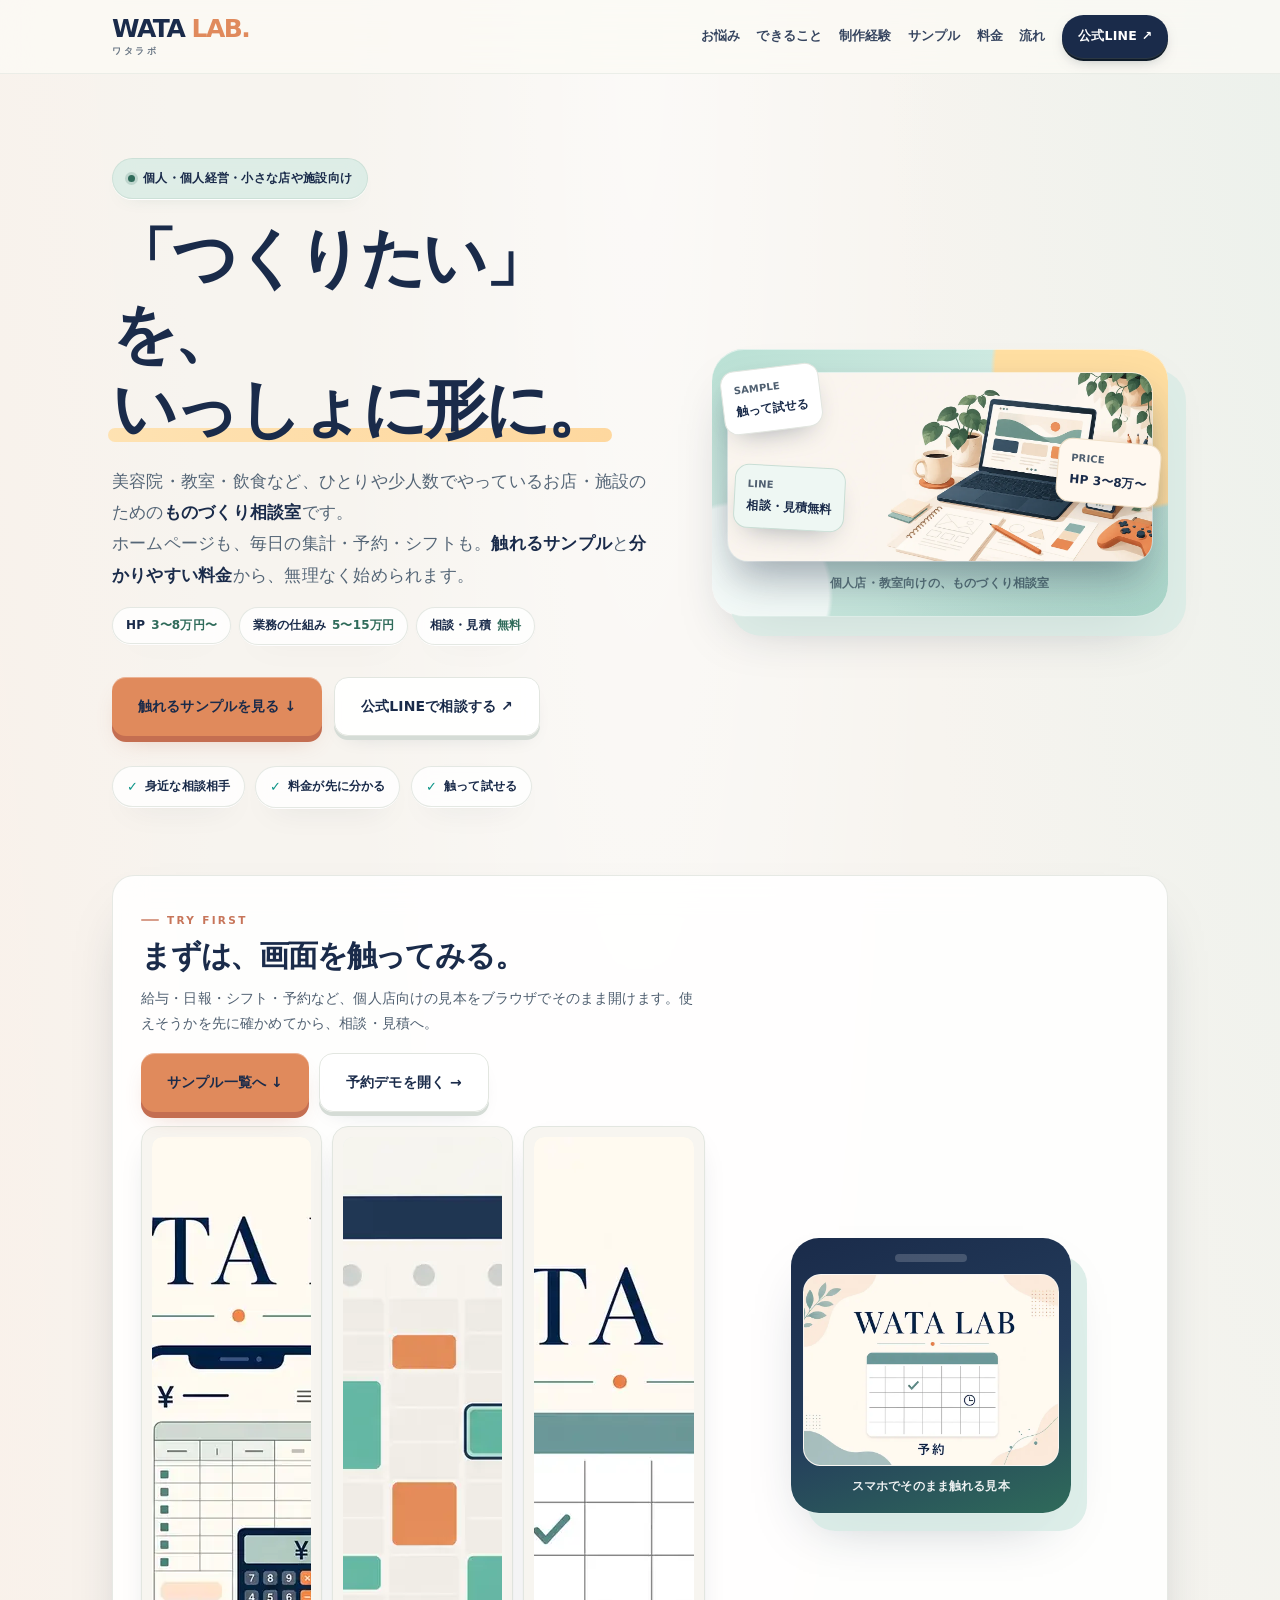
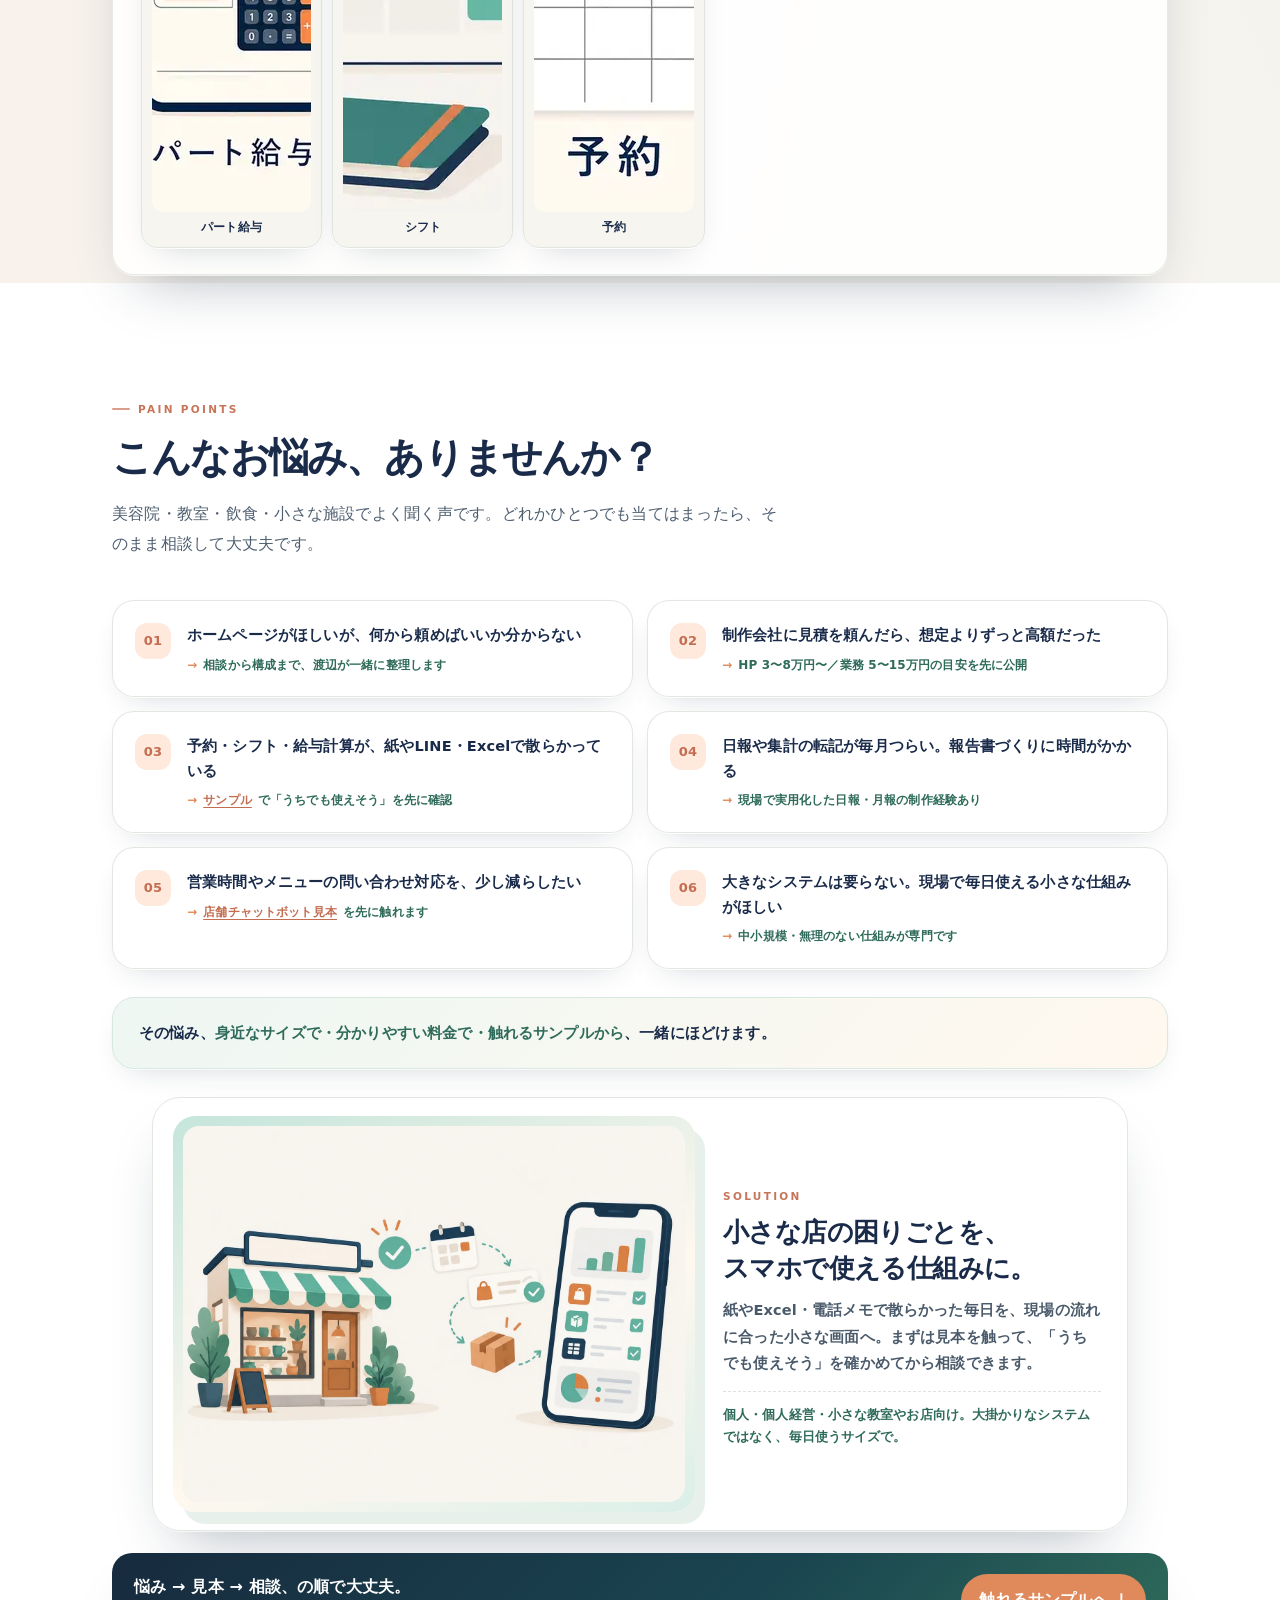
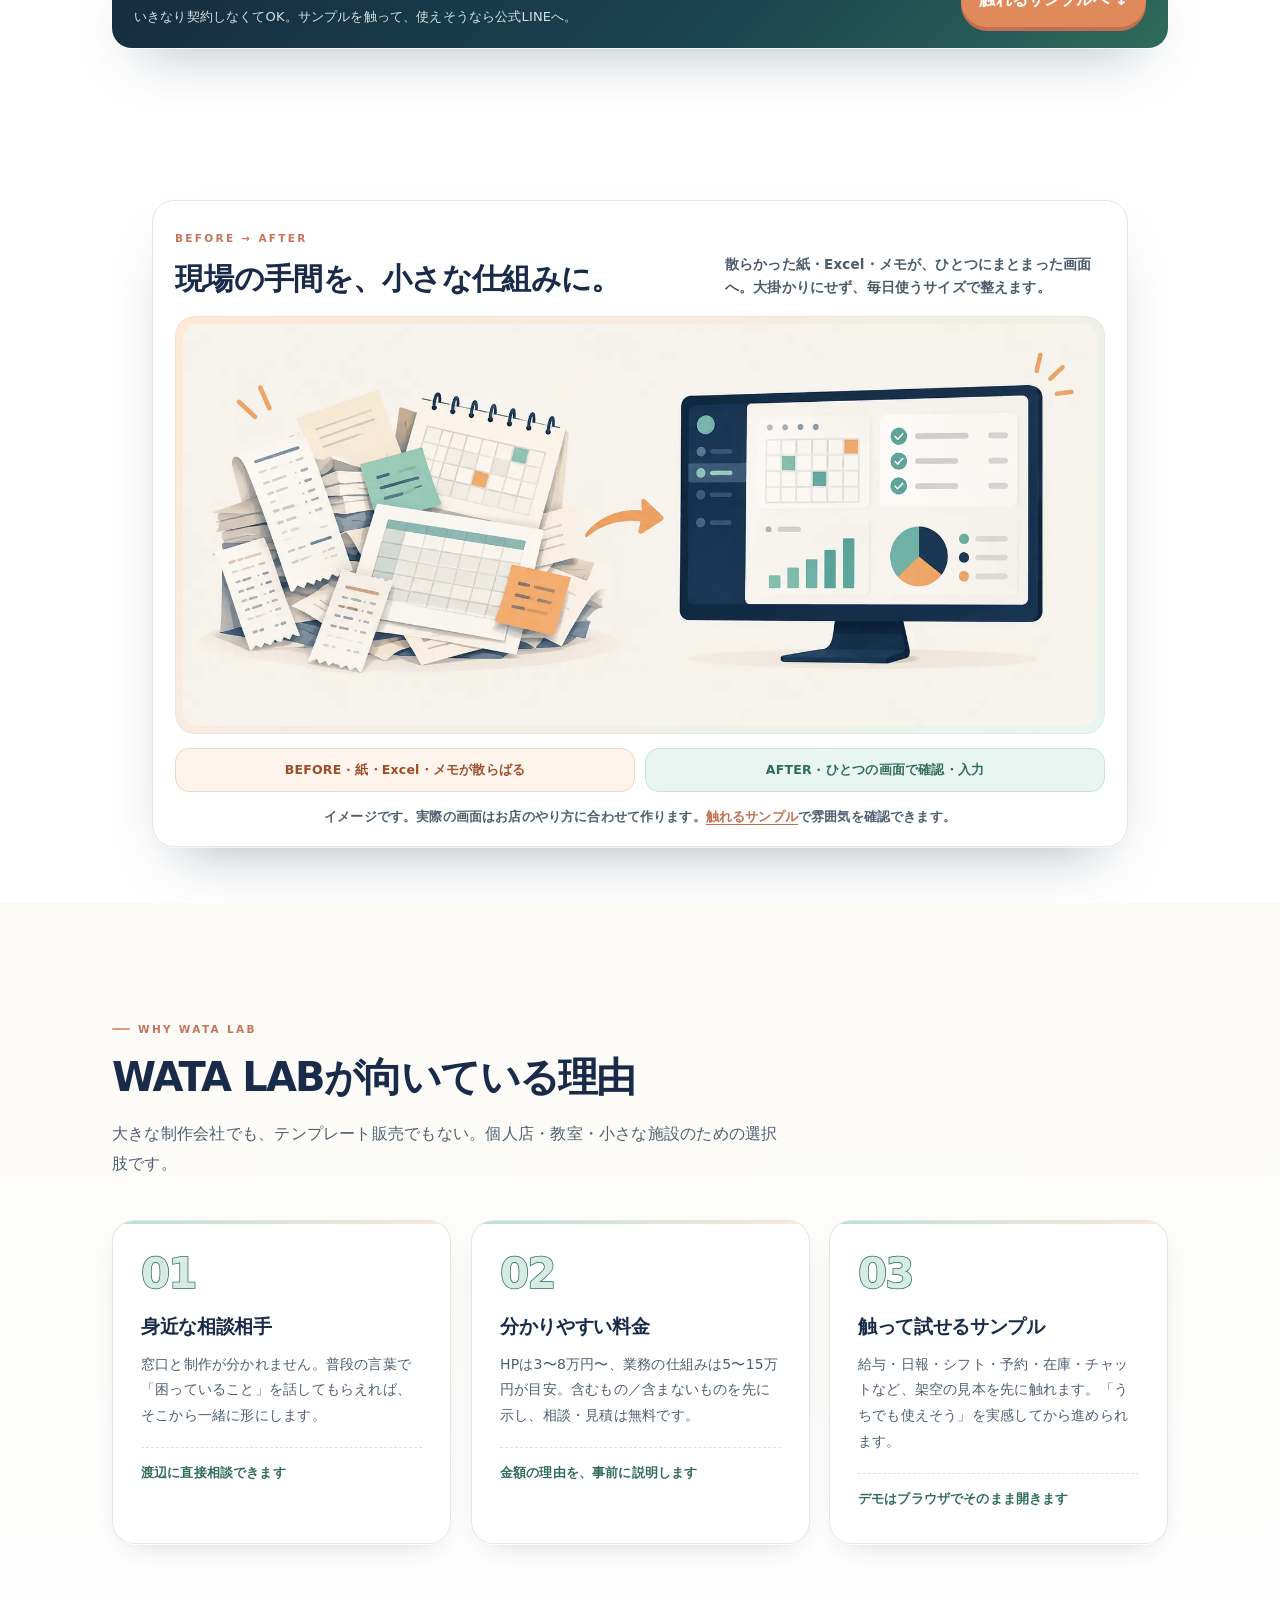
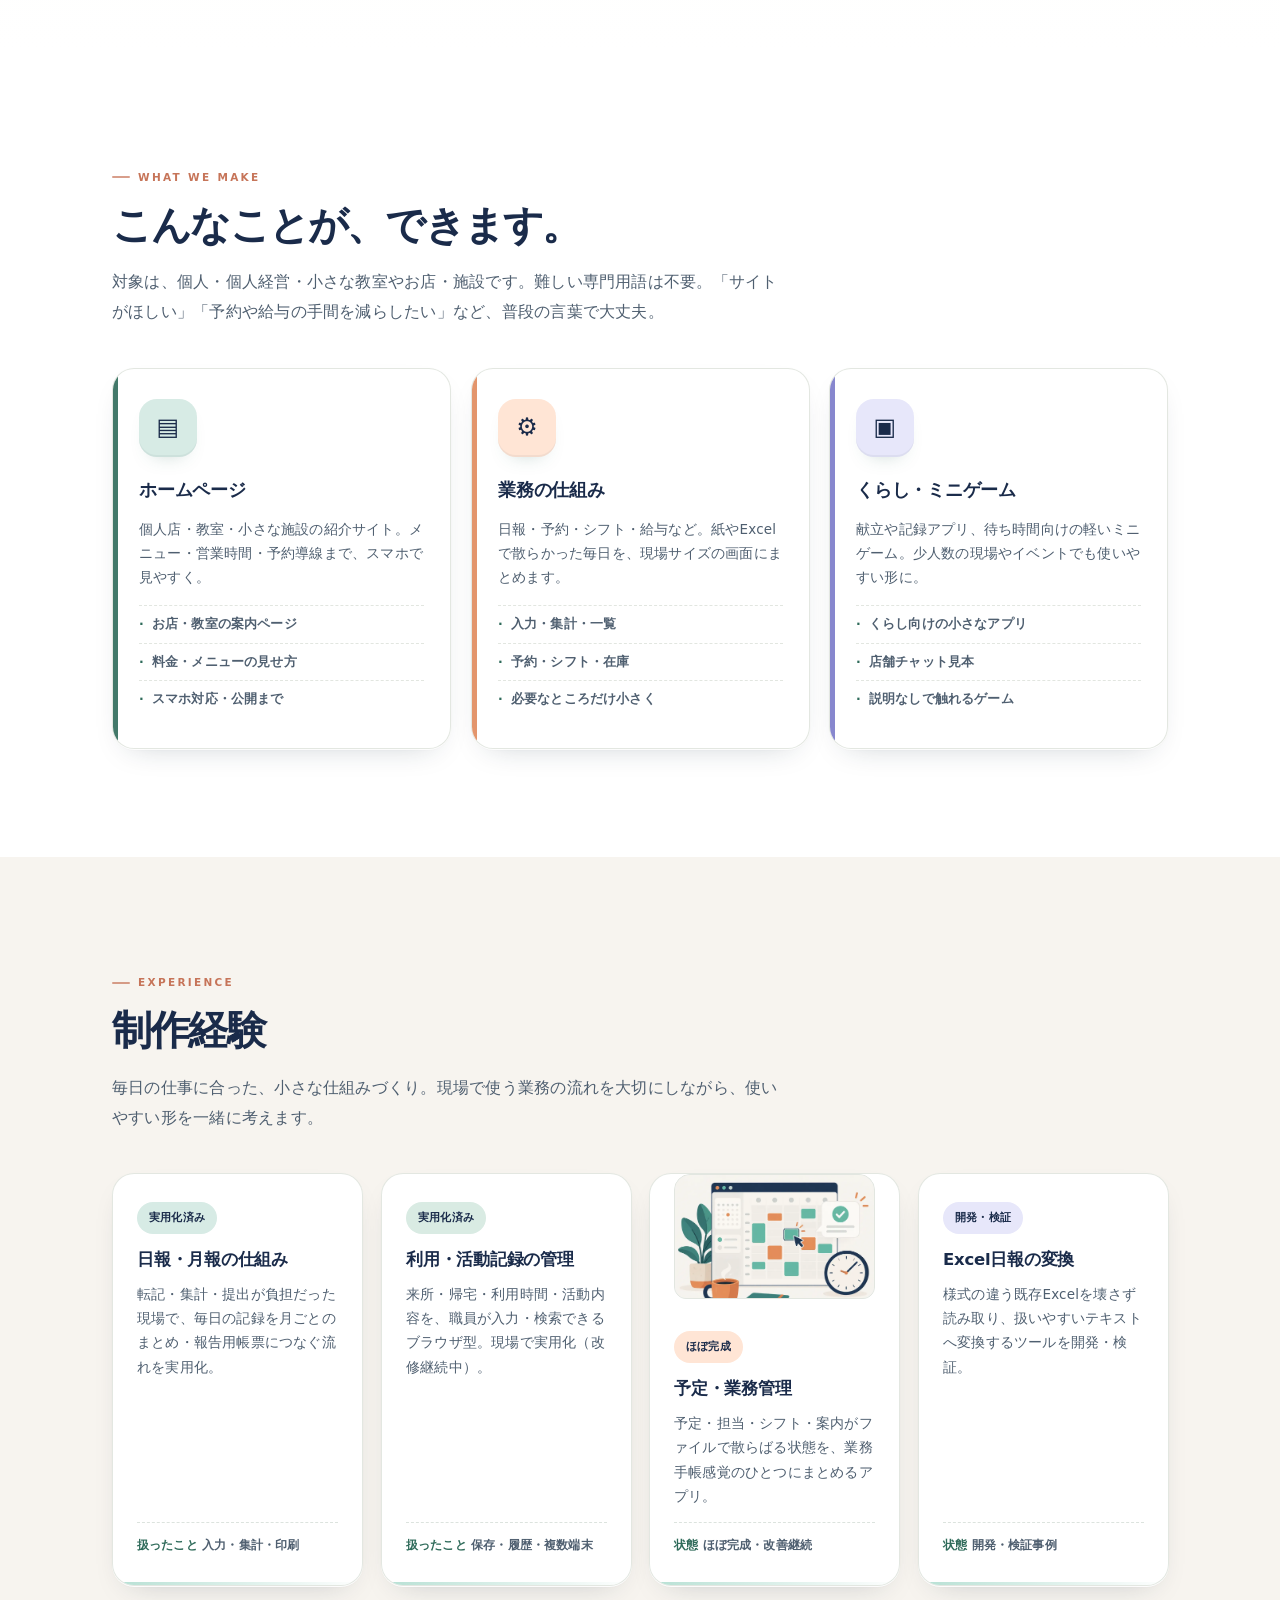
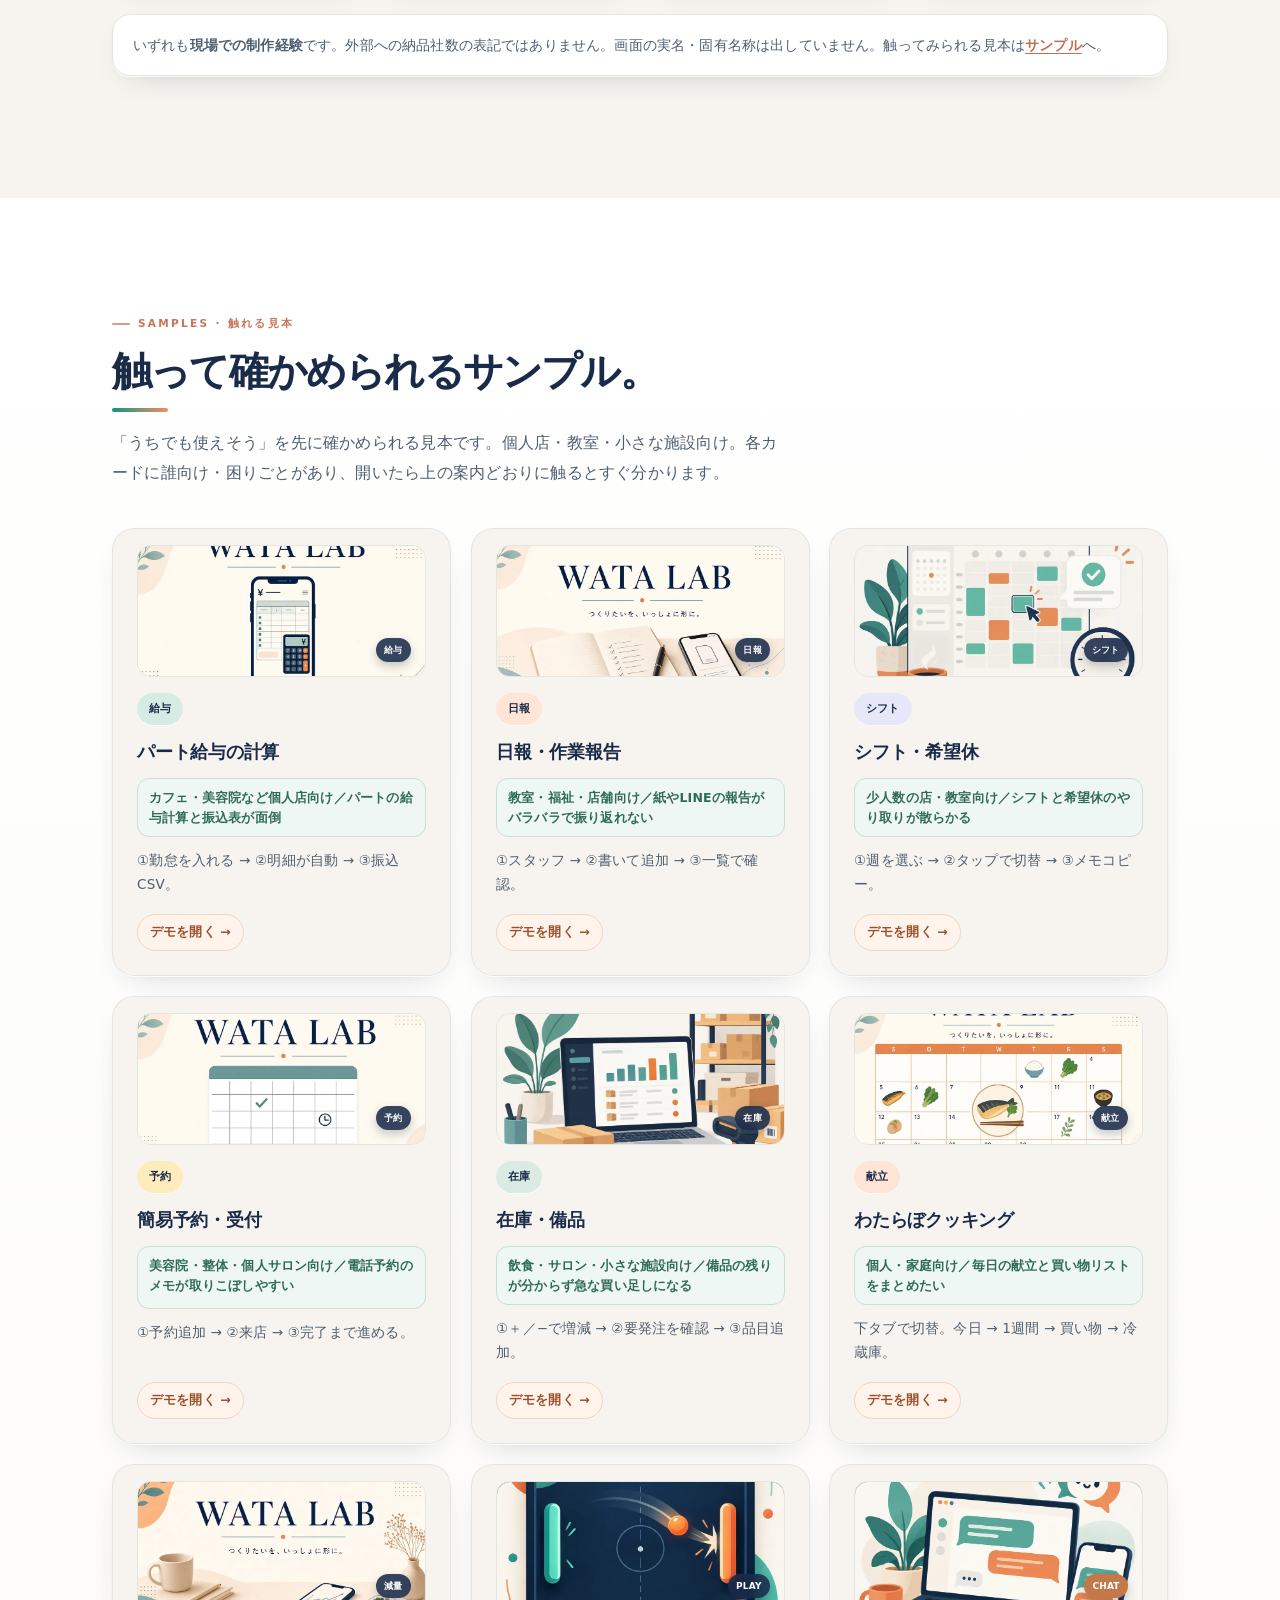
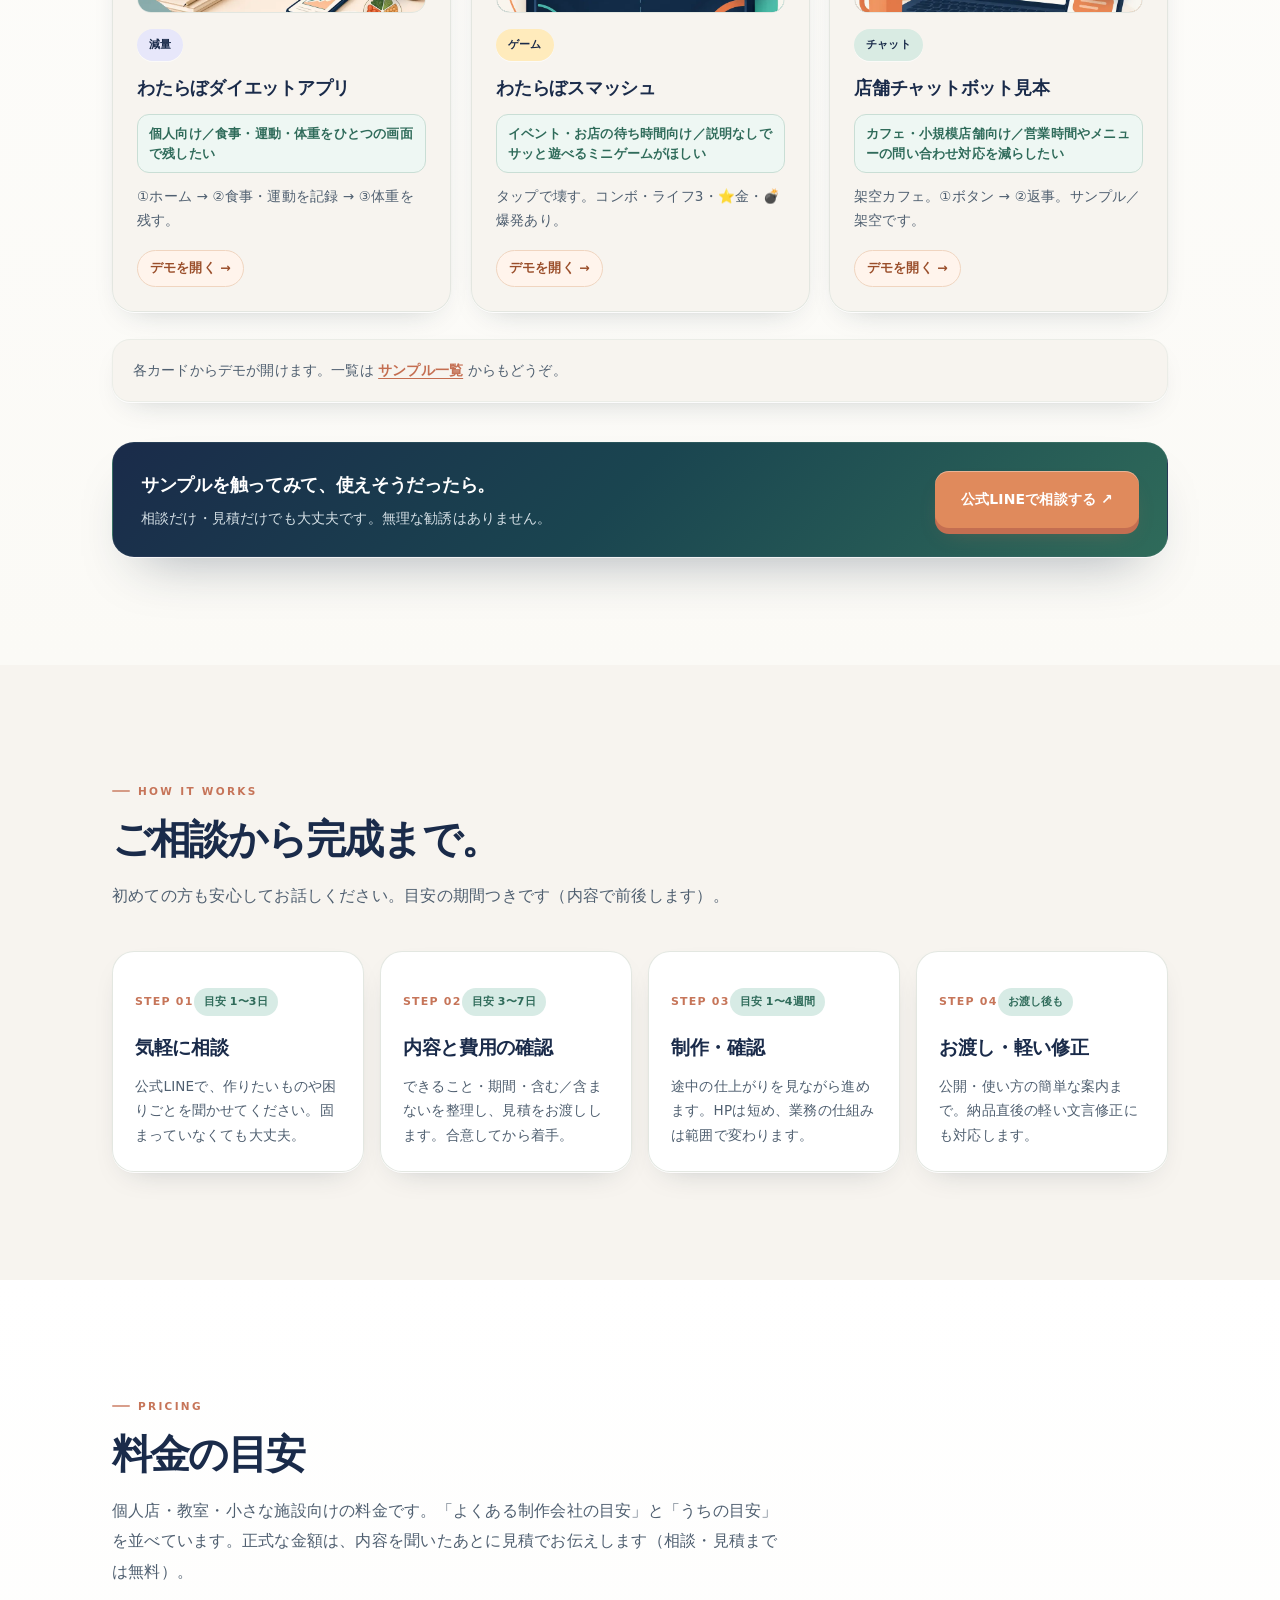
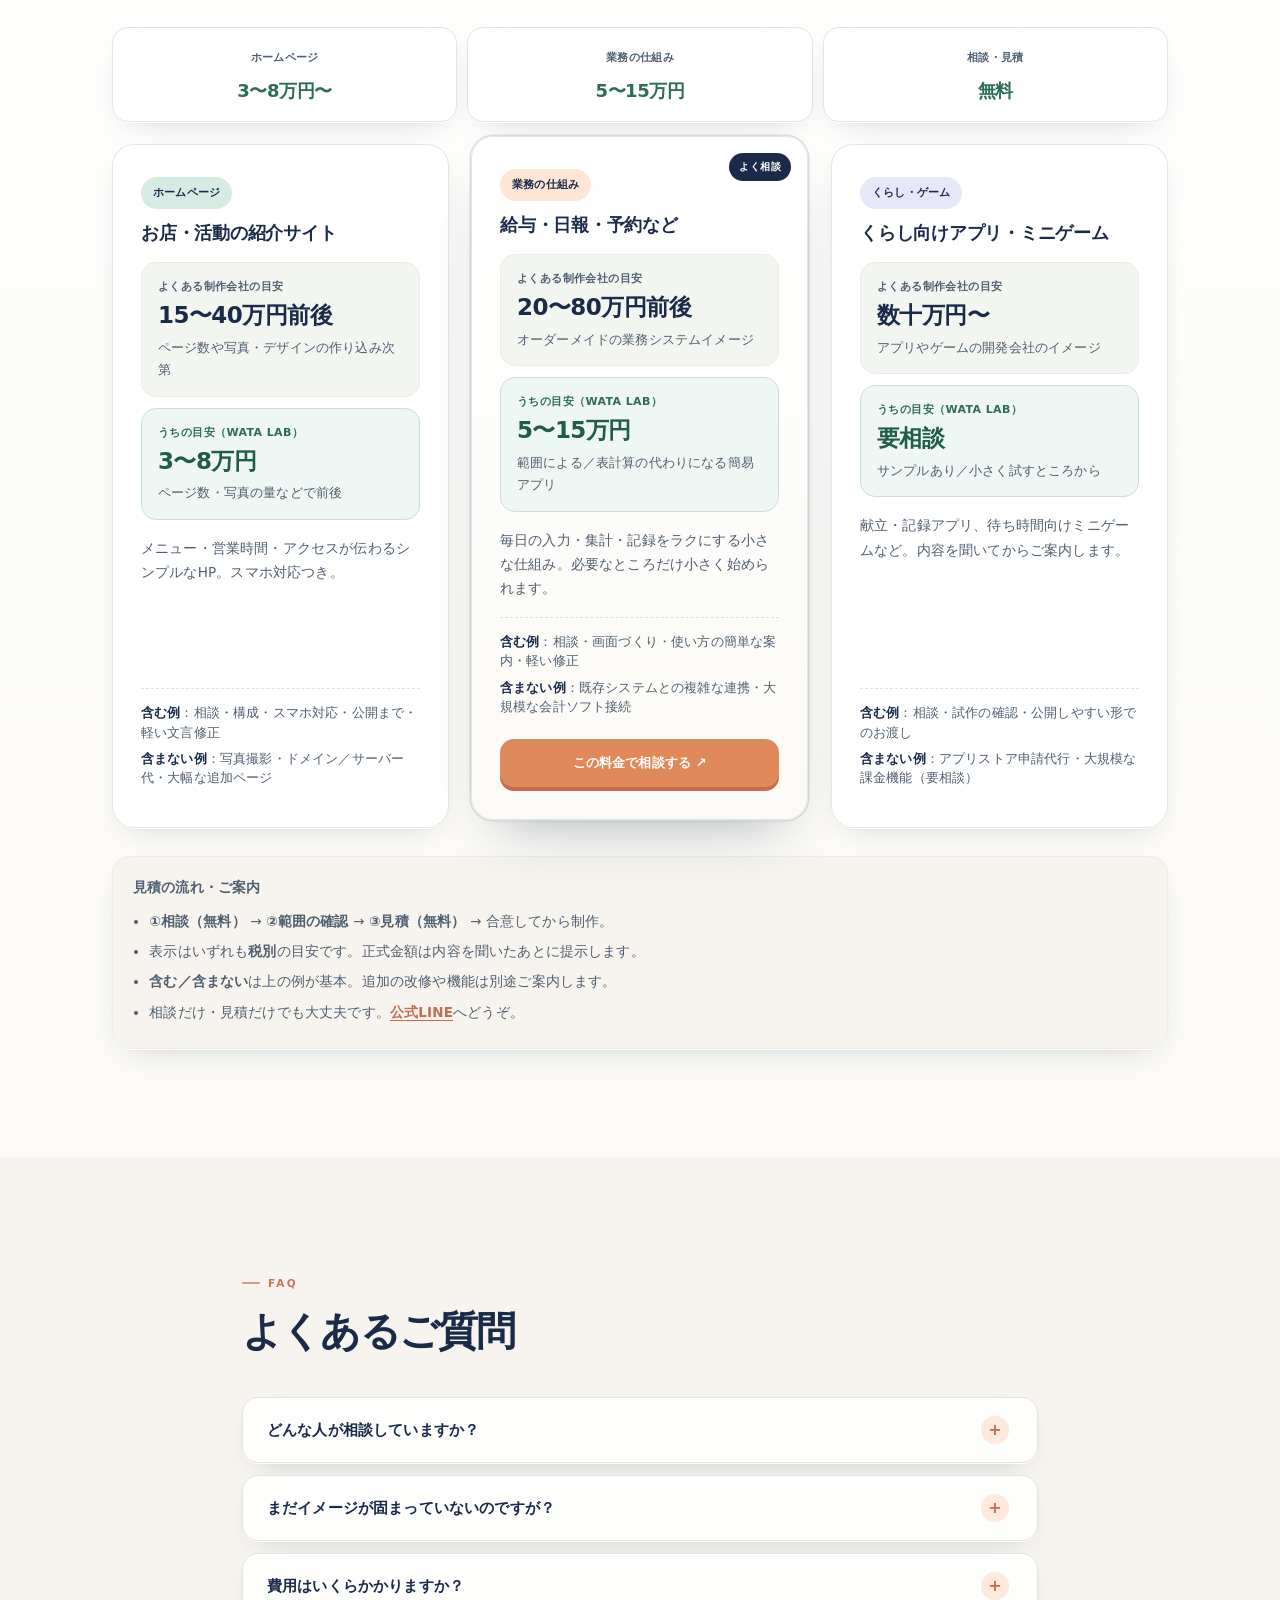
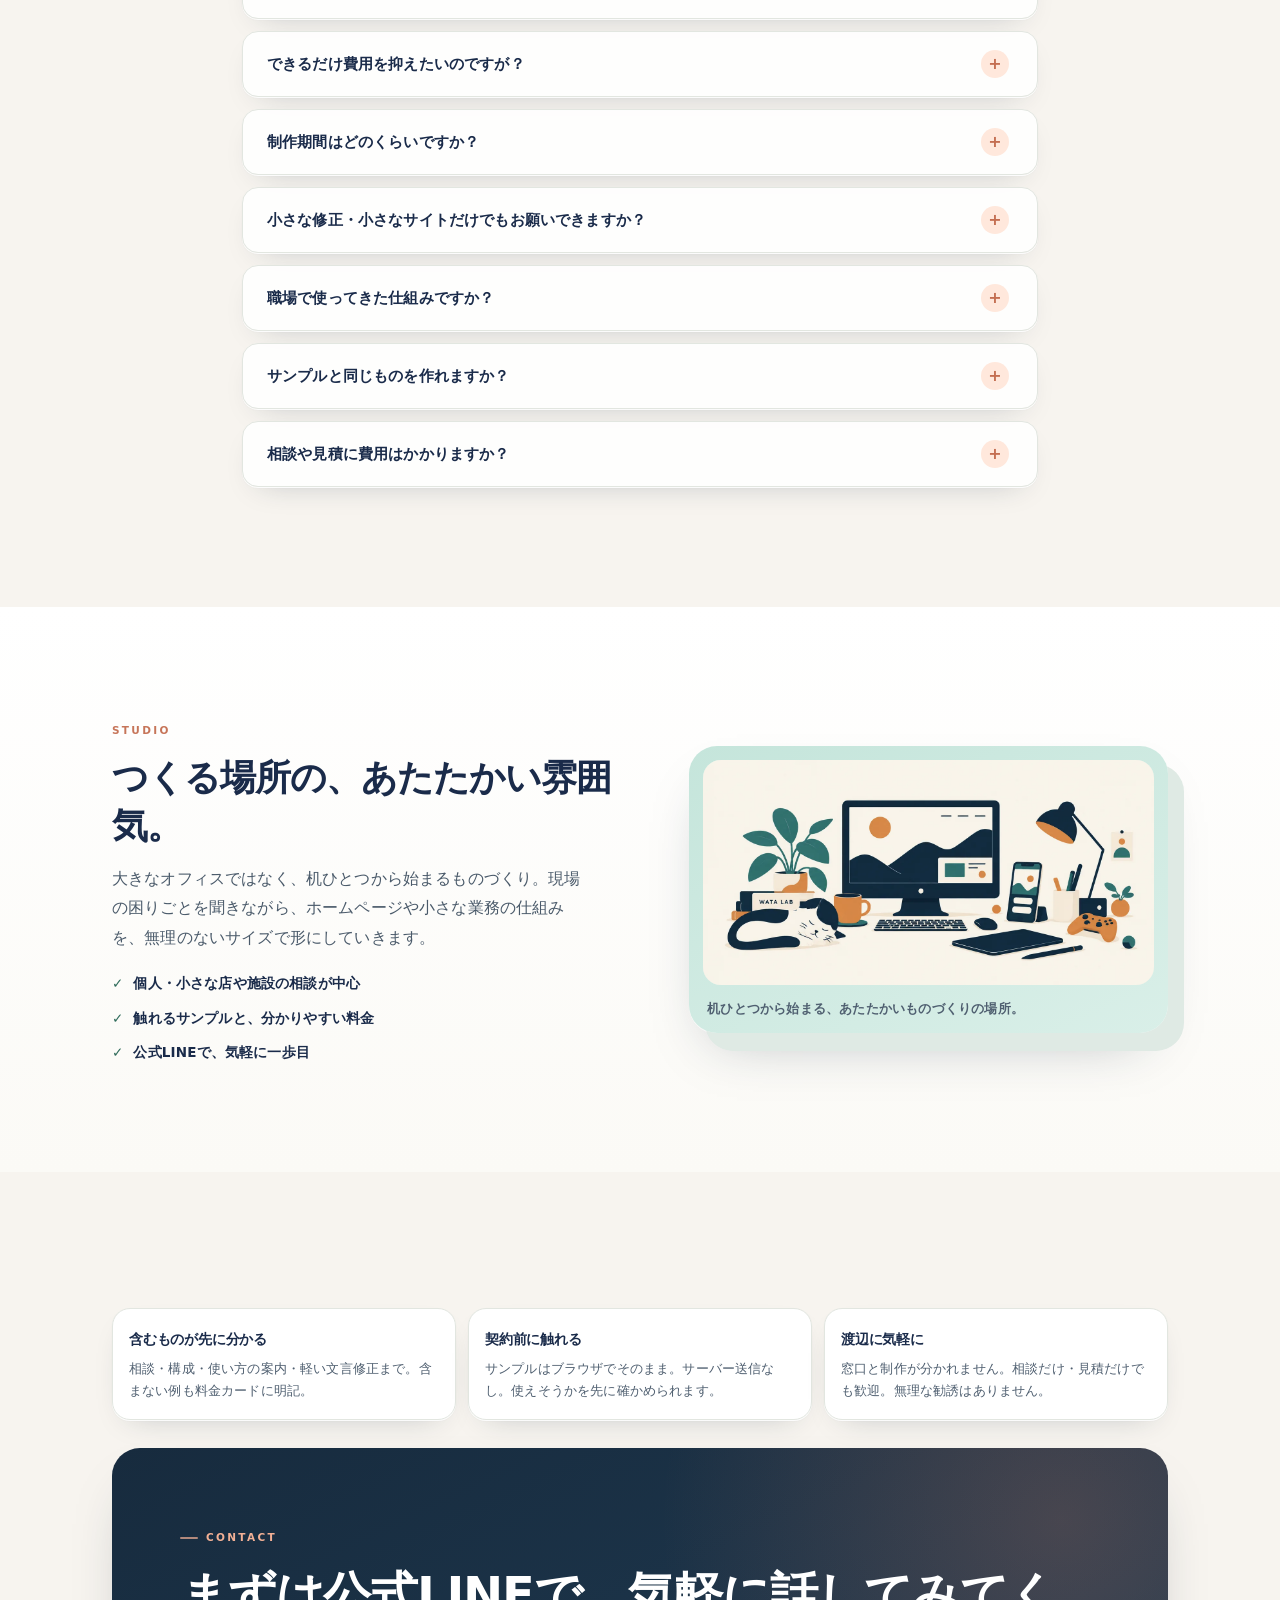
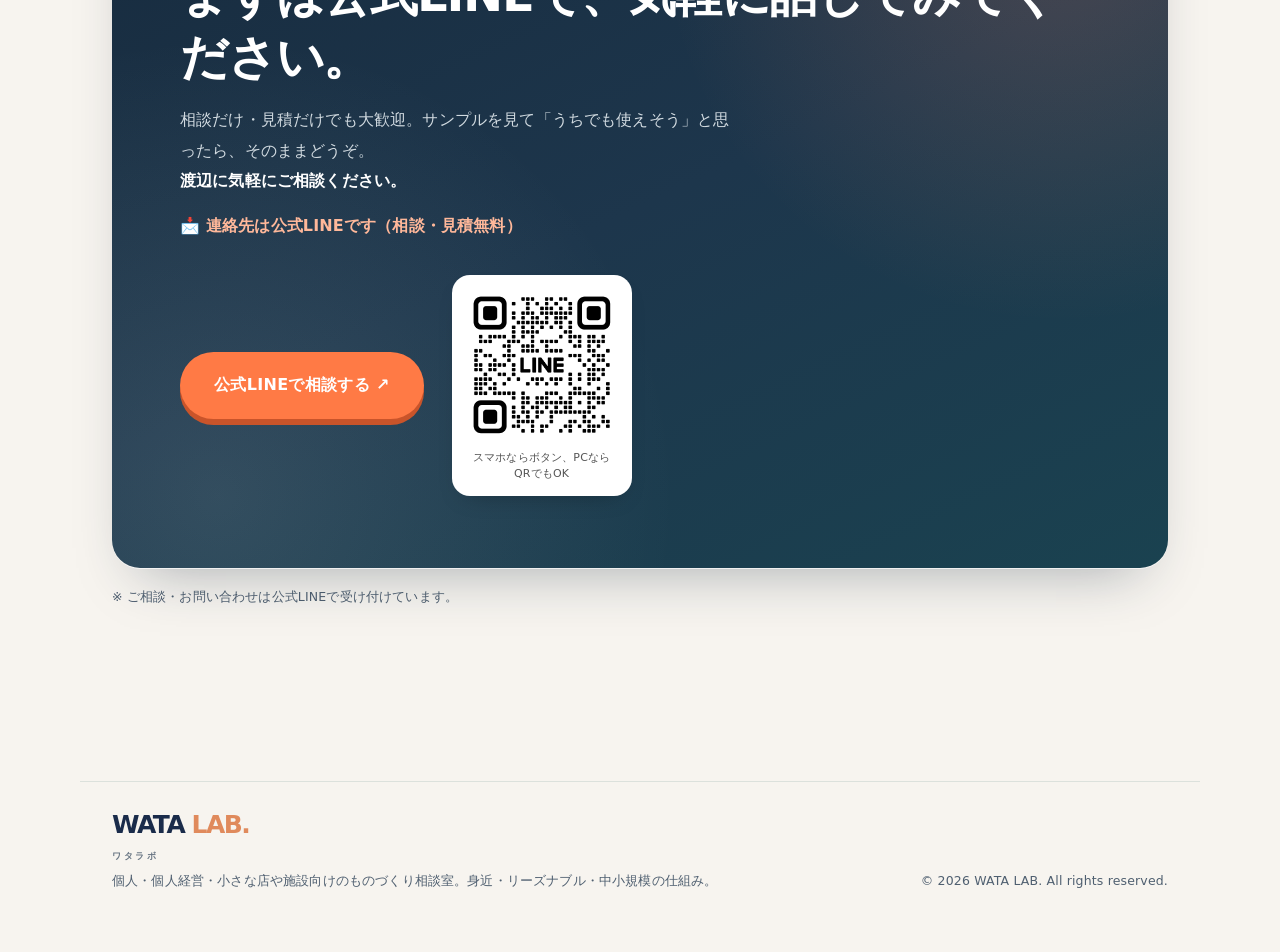
==== commit 351755ae: "Make the sticky LINE bar dismissible Add a 閉じる control on the shared demo footer and the homepage mo" ====
--- a/index.html
+++ b/index.html
@@ -1712,7 +1712,7 @@
   </div>
 </footer>
 
-<a class="mobile-cta" id="mobileCta" href="https://lin.ee/n3TOIyU" target="_blank" rel="noopener"><span>相談・見積無料</span>公式LINEで相談する ↗</a>
+<div class="mobile-cta" id="mobileCta"><a href="https://lin.ee/n3TOIyU" target="_blank" rel="noopener"><span>相談・見積無料</span>公式LINEで相談する ↗</a></div>
 <script>
 (function(){
   var header = document.querySelector('header');
@@ -1722,7 +1722,10 @@
   var sections = links.map(function(a){ return document.querySelector(a.getAttribute('href')); }).filter(Boolean);
   function onScroll(){
     if(header){ header.classList.toggle('is-scrolled', window.scrollY > 12); }
-    if(cta){
+    if(cta && document.body.classList.contains('wl-linebar-closed')){
+      cta.classList.add('hide');
+      document.documentElement.style.setProperty('--fixed-bar-h', '0px');
+    } else if(cta){
       /* measure bar while visible so height is accurate */
       var wasHidden = cta.classList.contains('hide');
       if(wasHidden){ cta.classList.remove('hide'); }
@@ -1781,5 +1784,6 @@
 })();
 </script>
 
+<script src="assets/wl-linebar.js"></script>
 </body>
 </html>
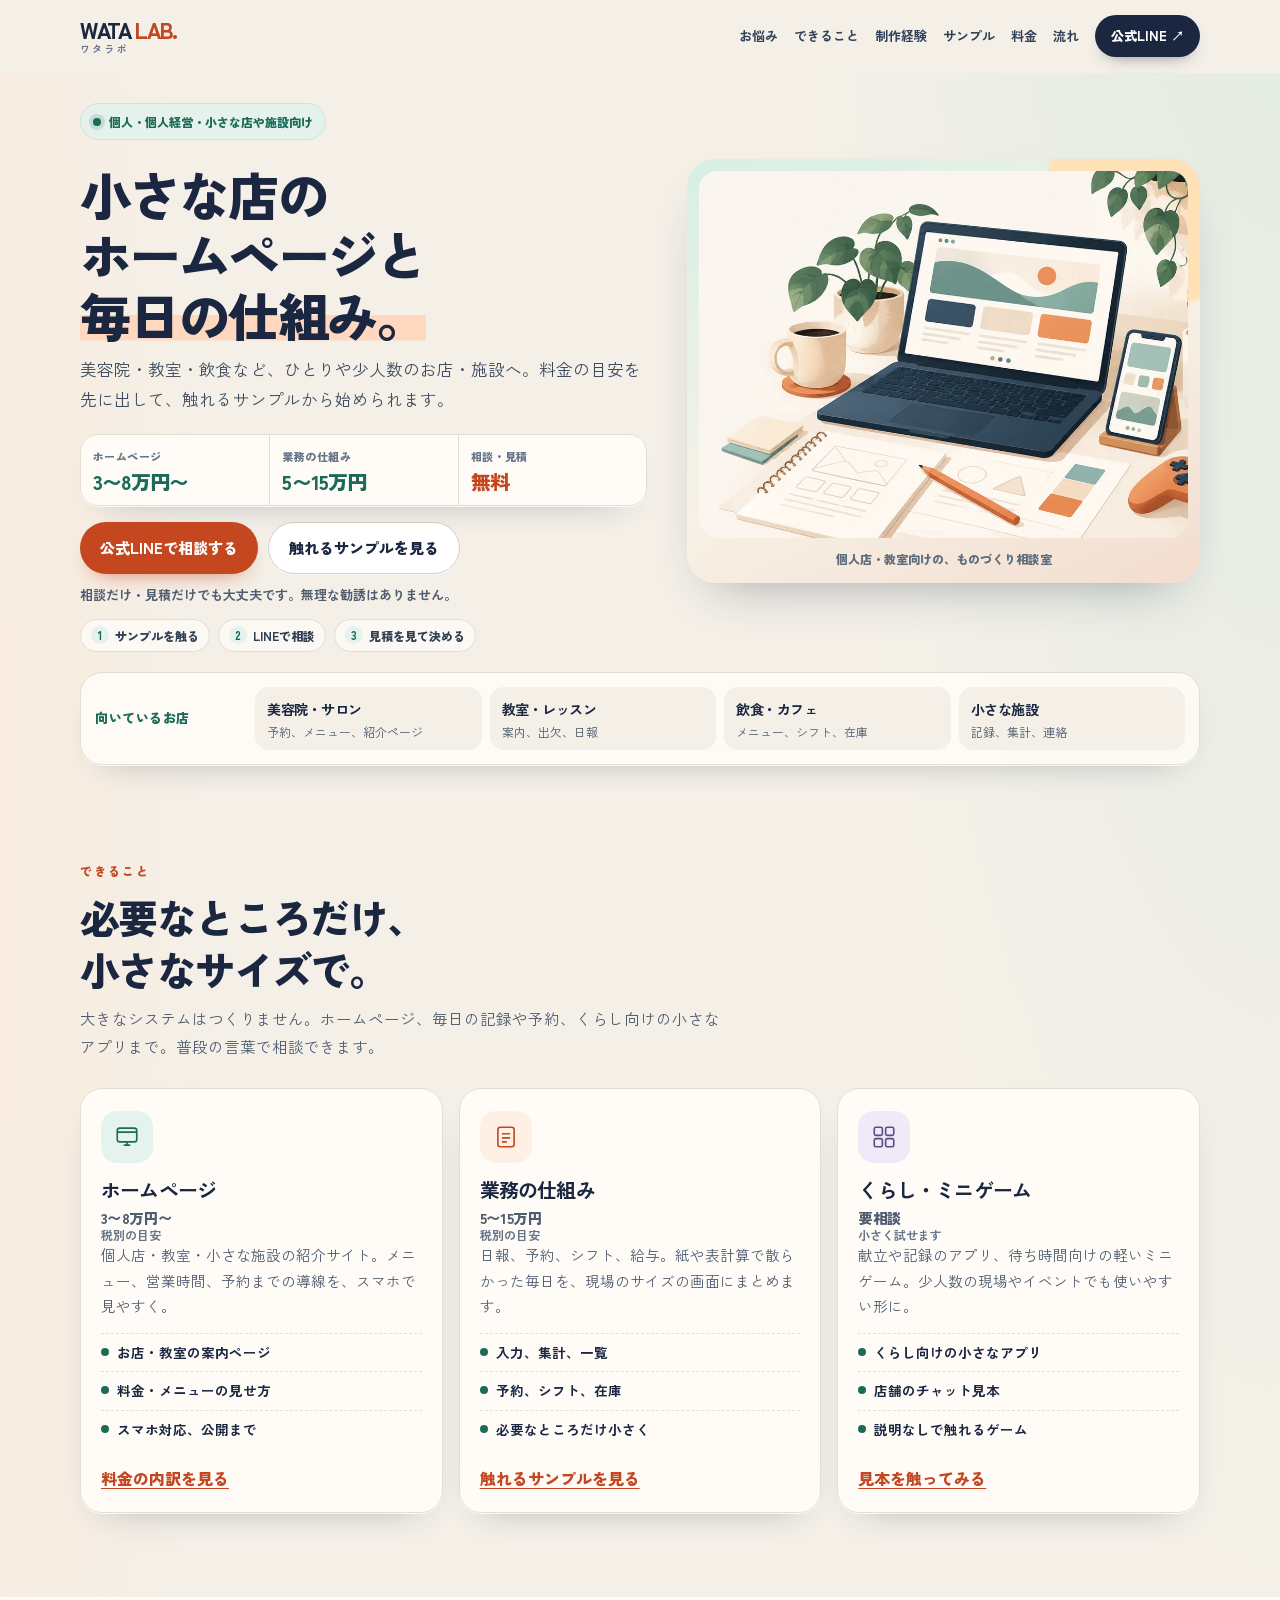
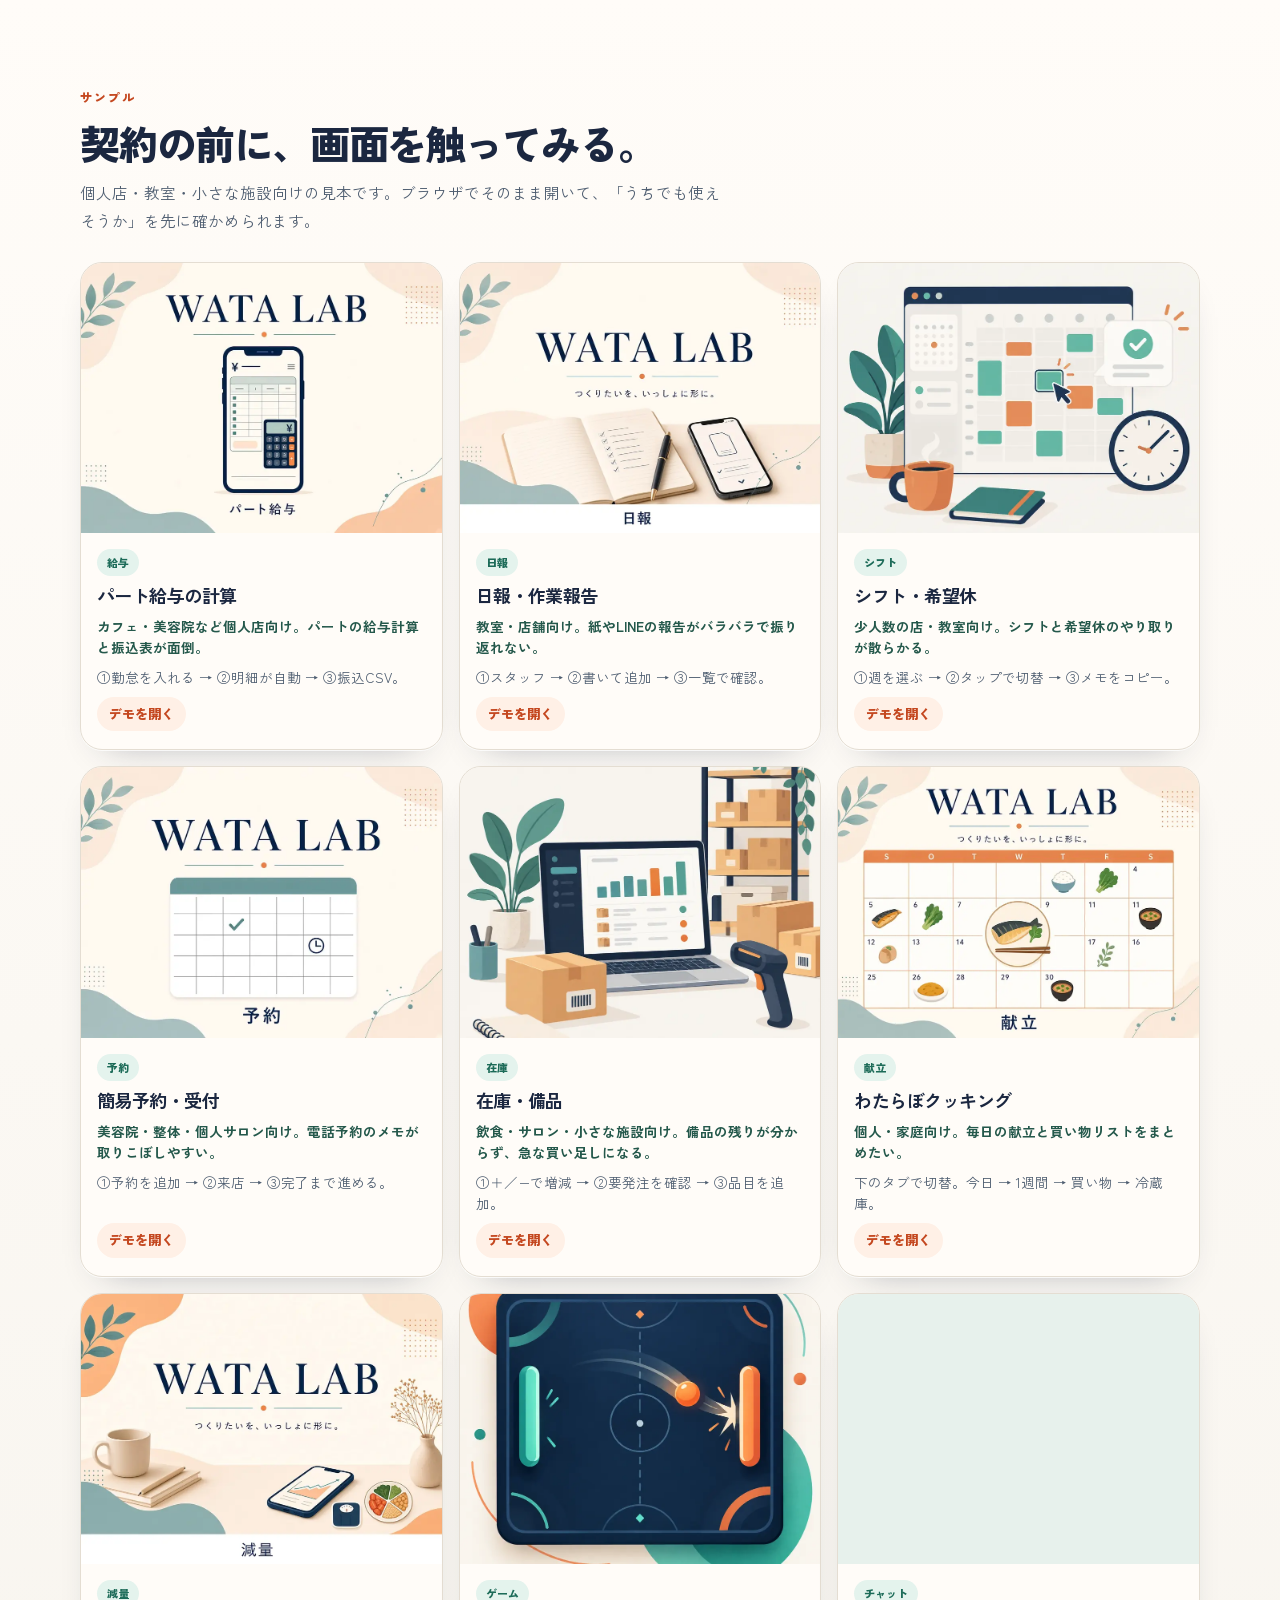
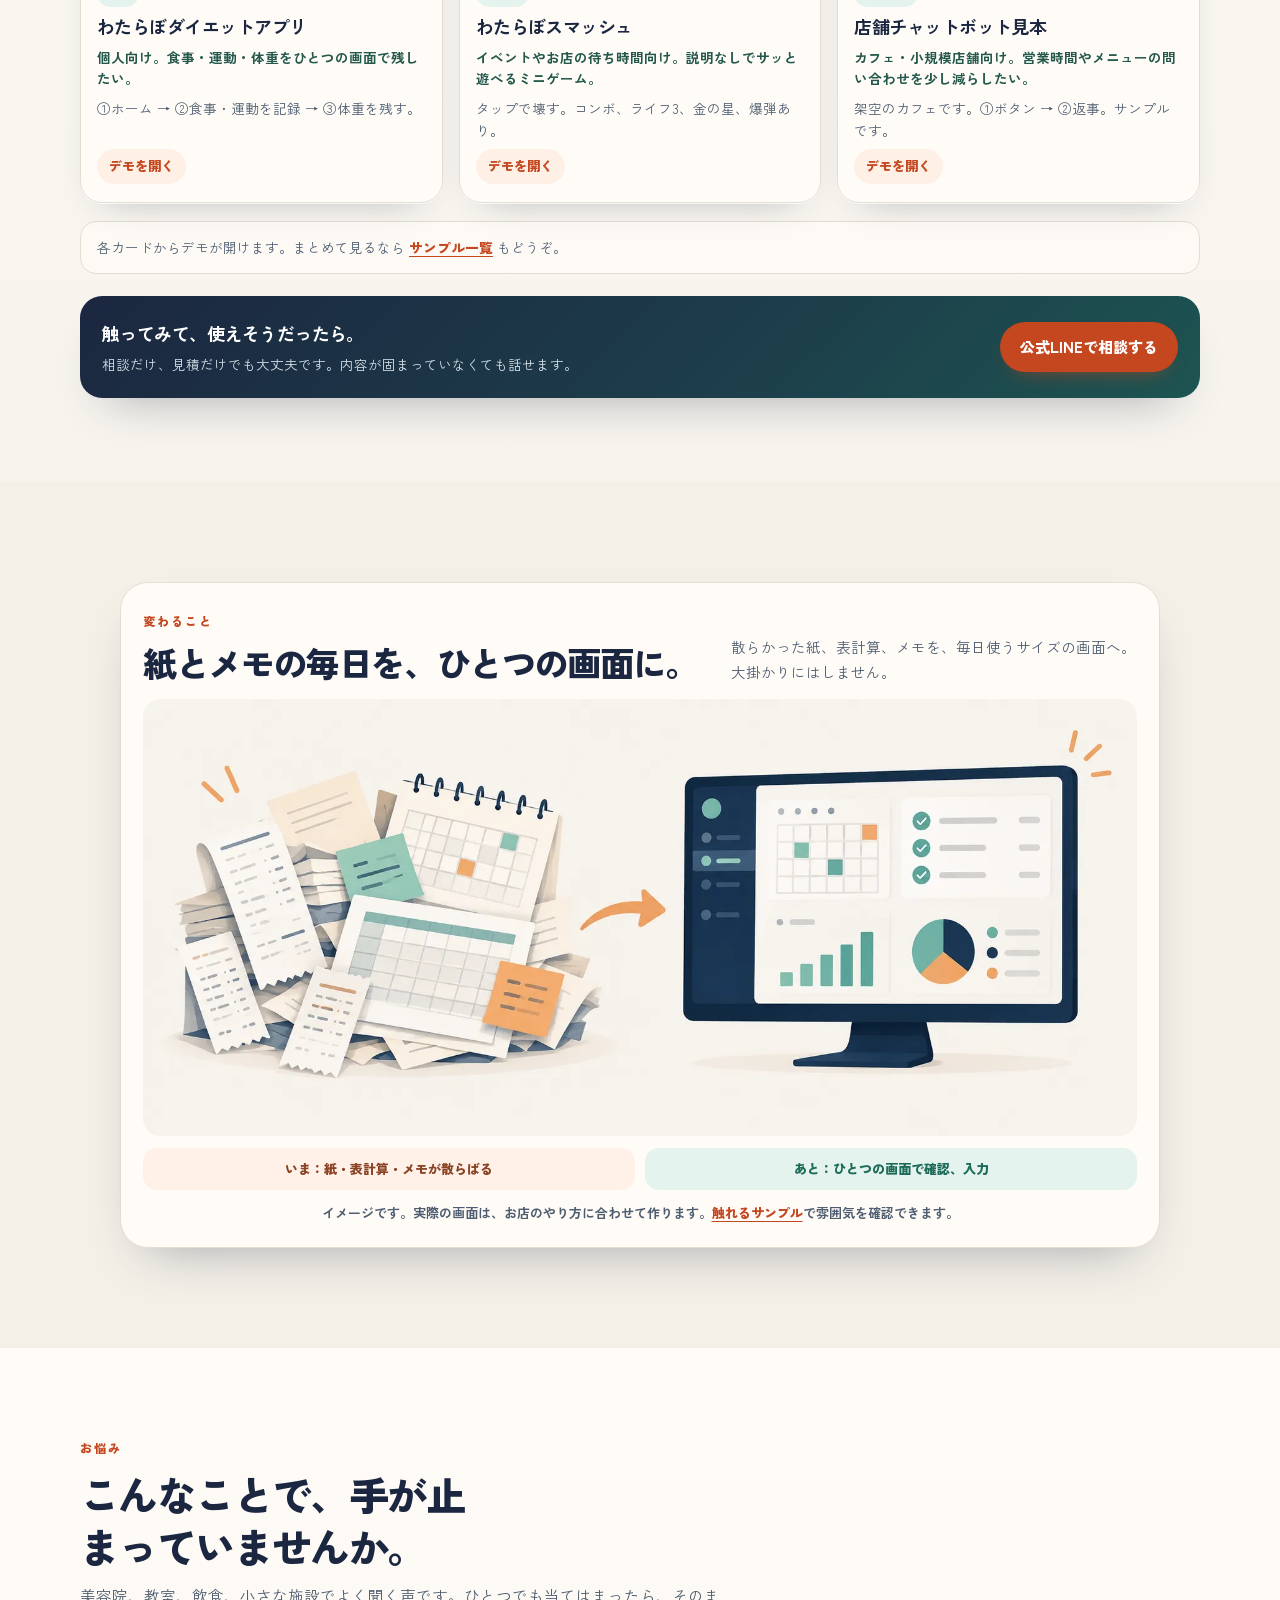
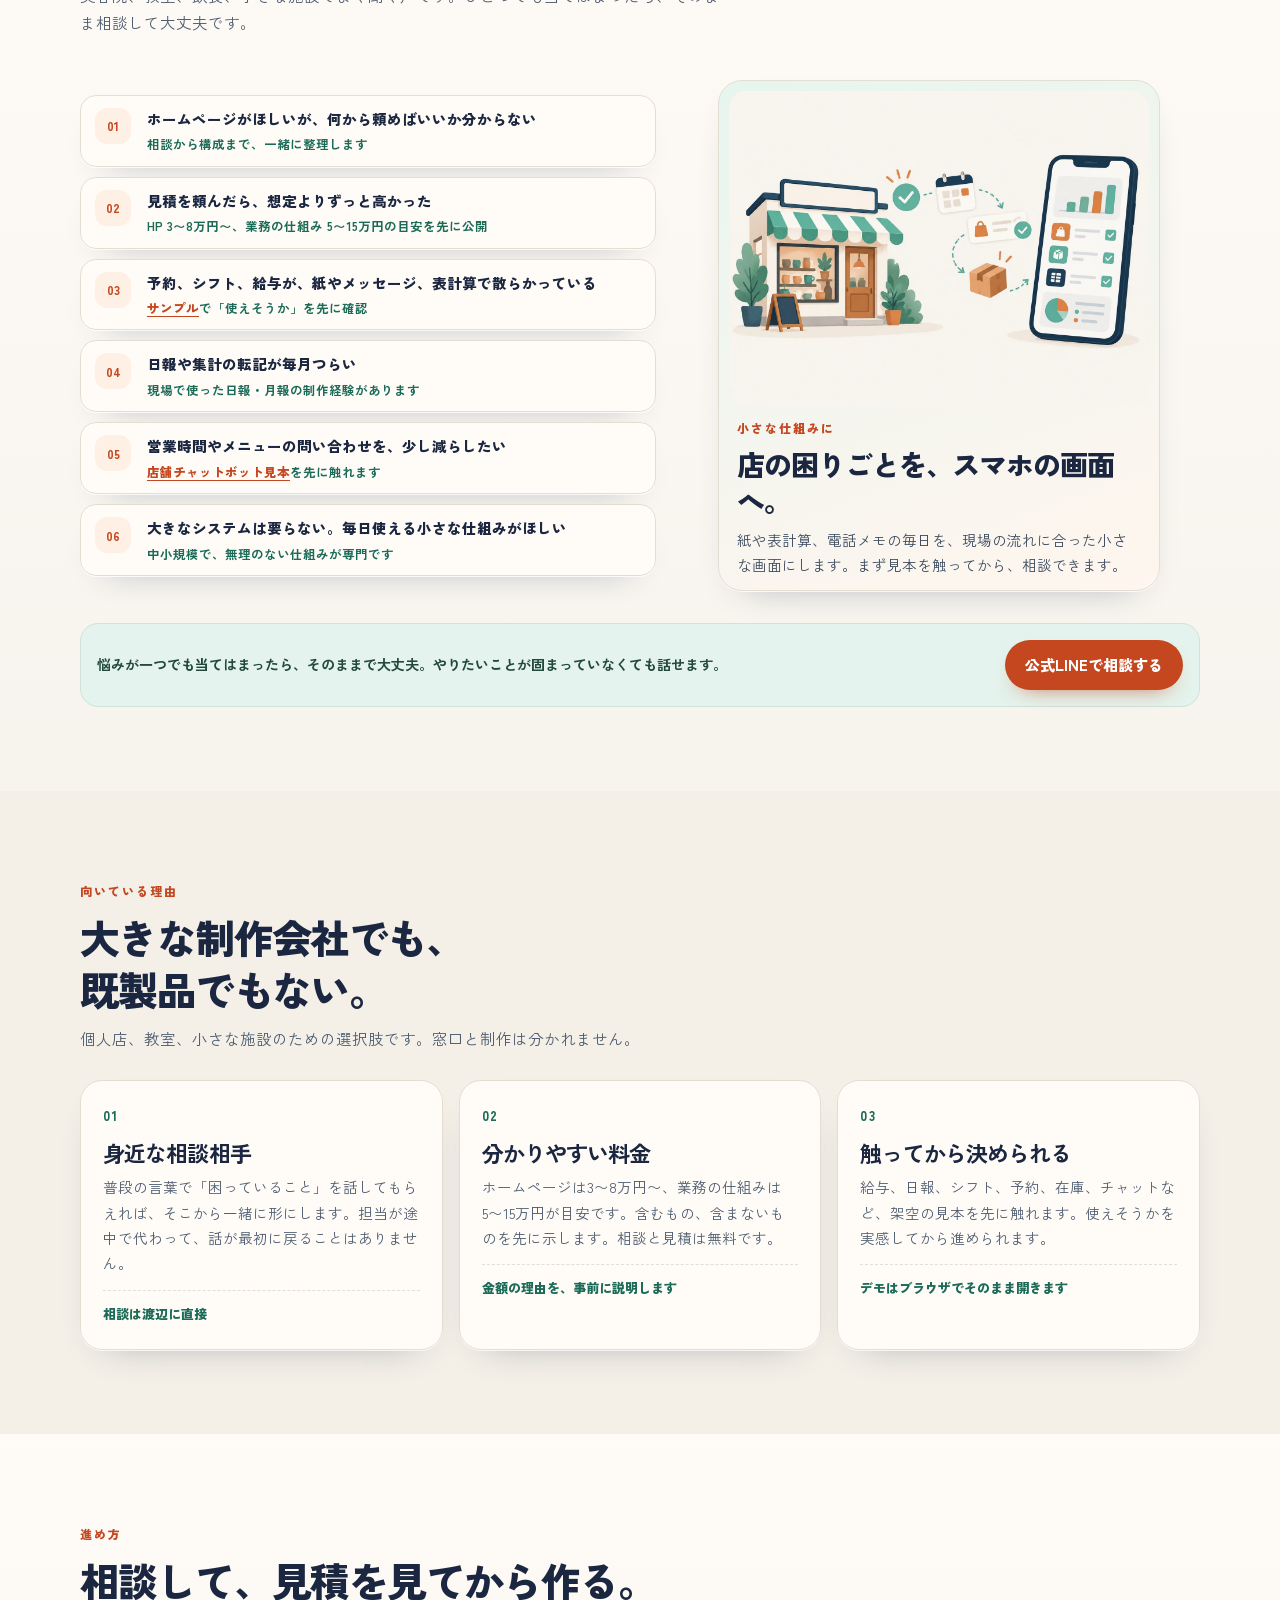
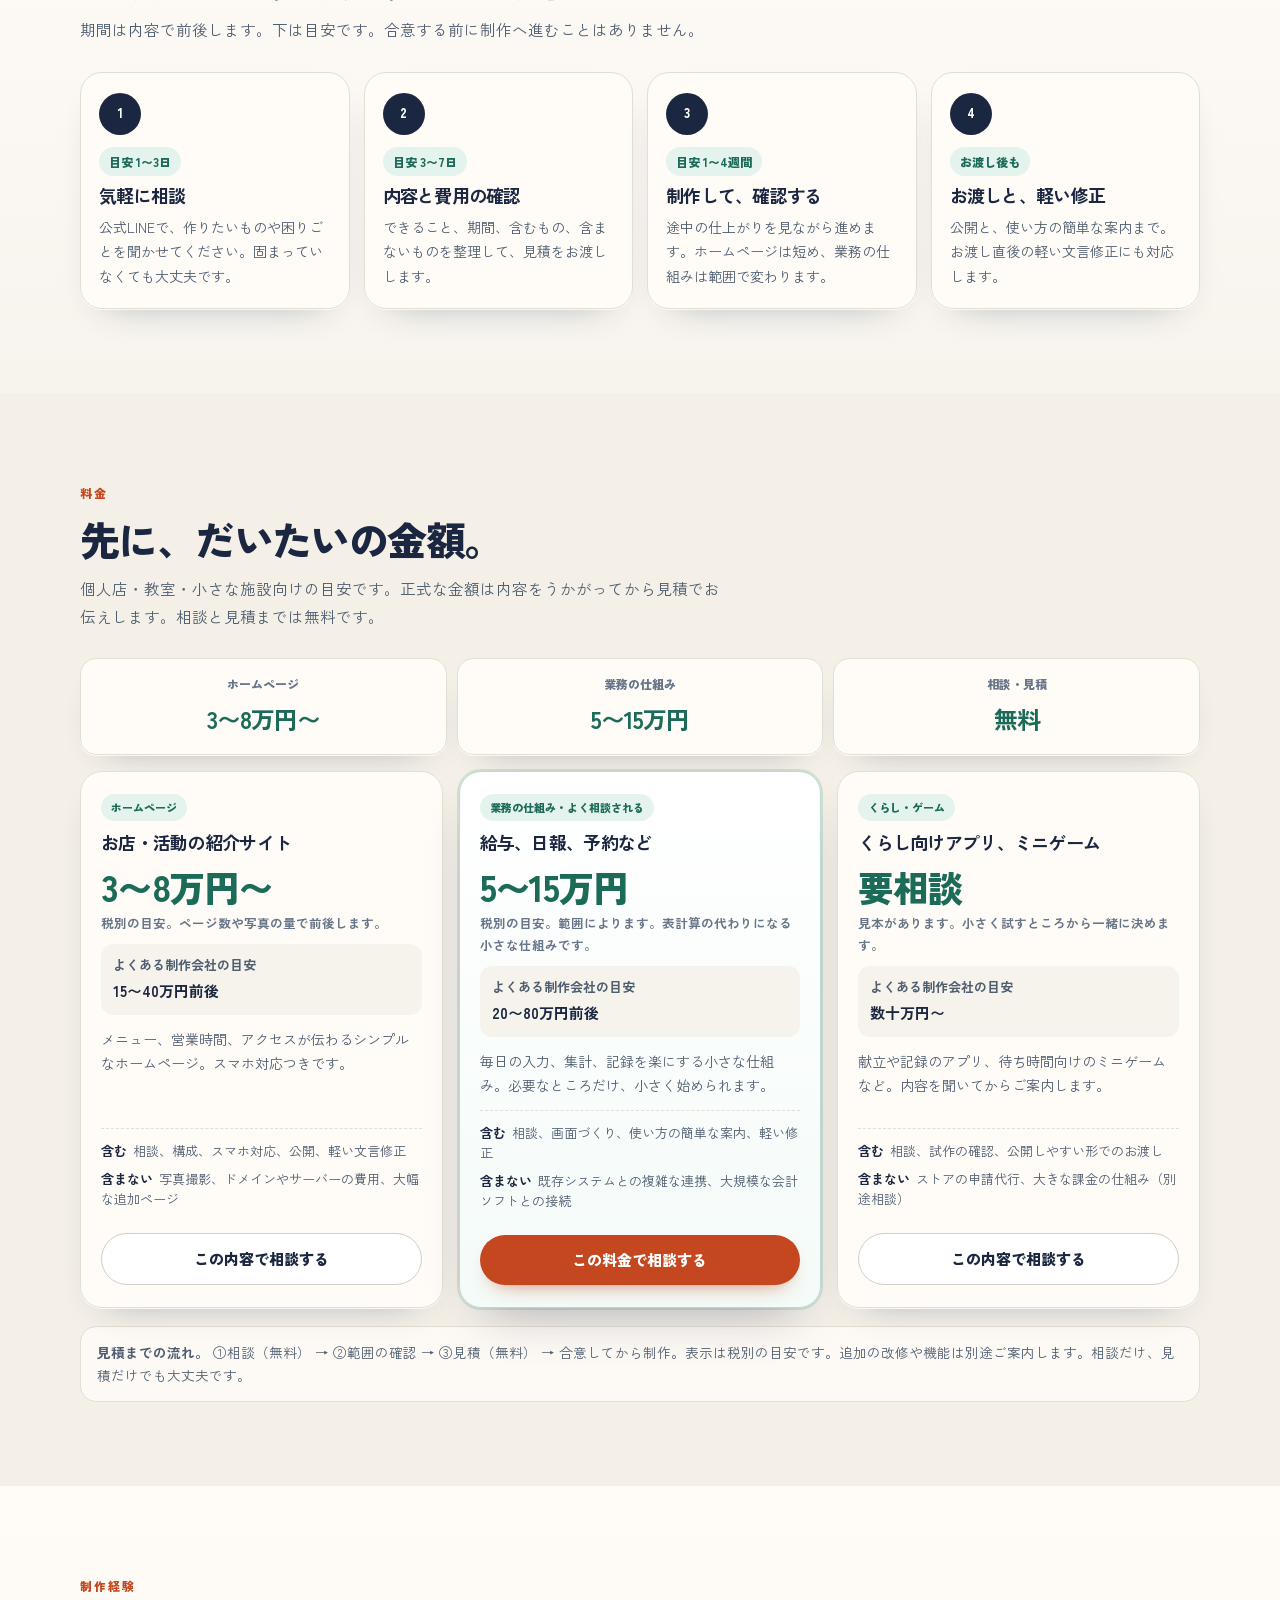
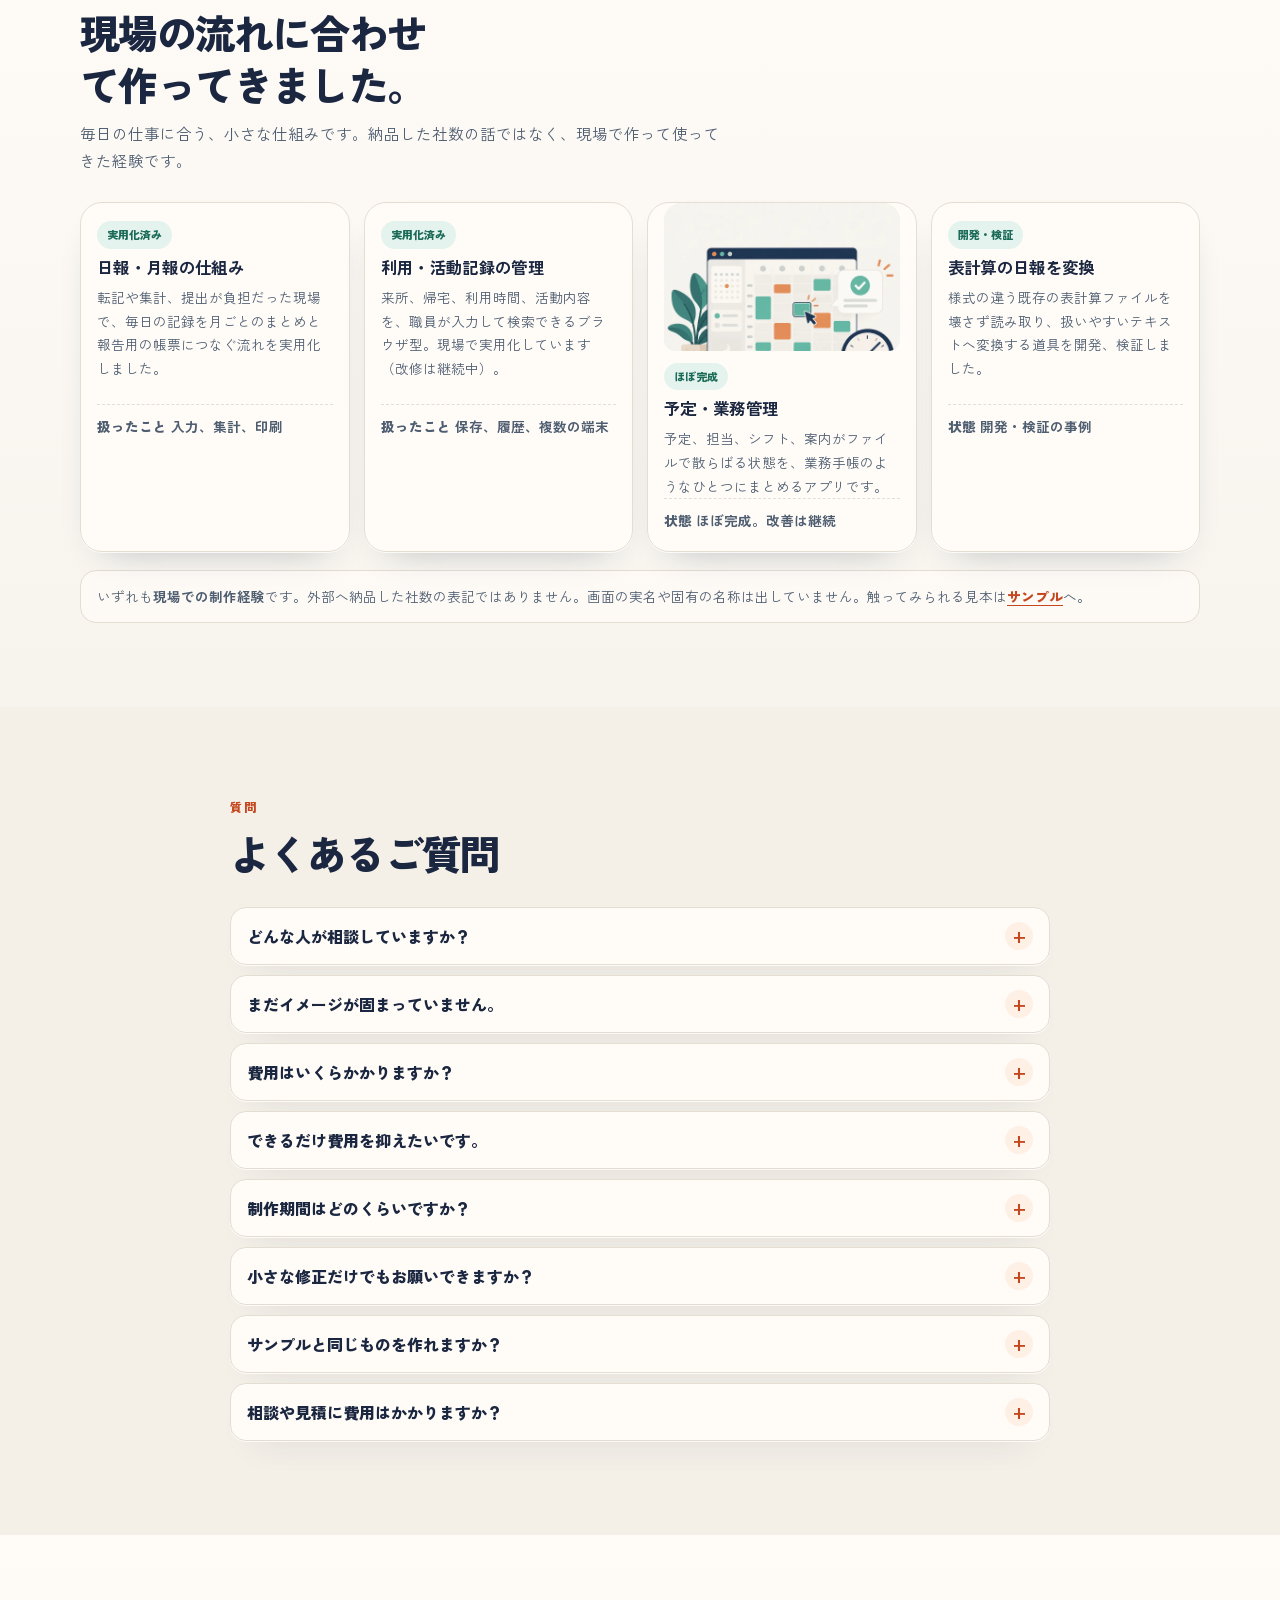
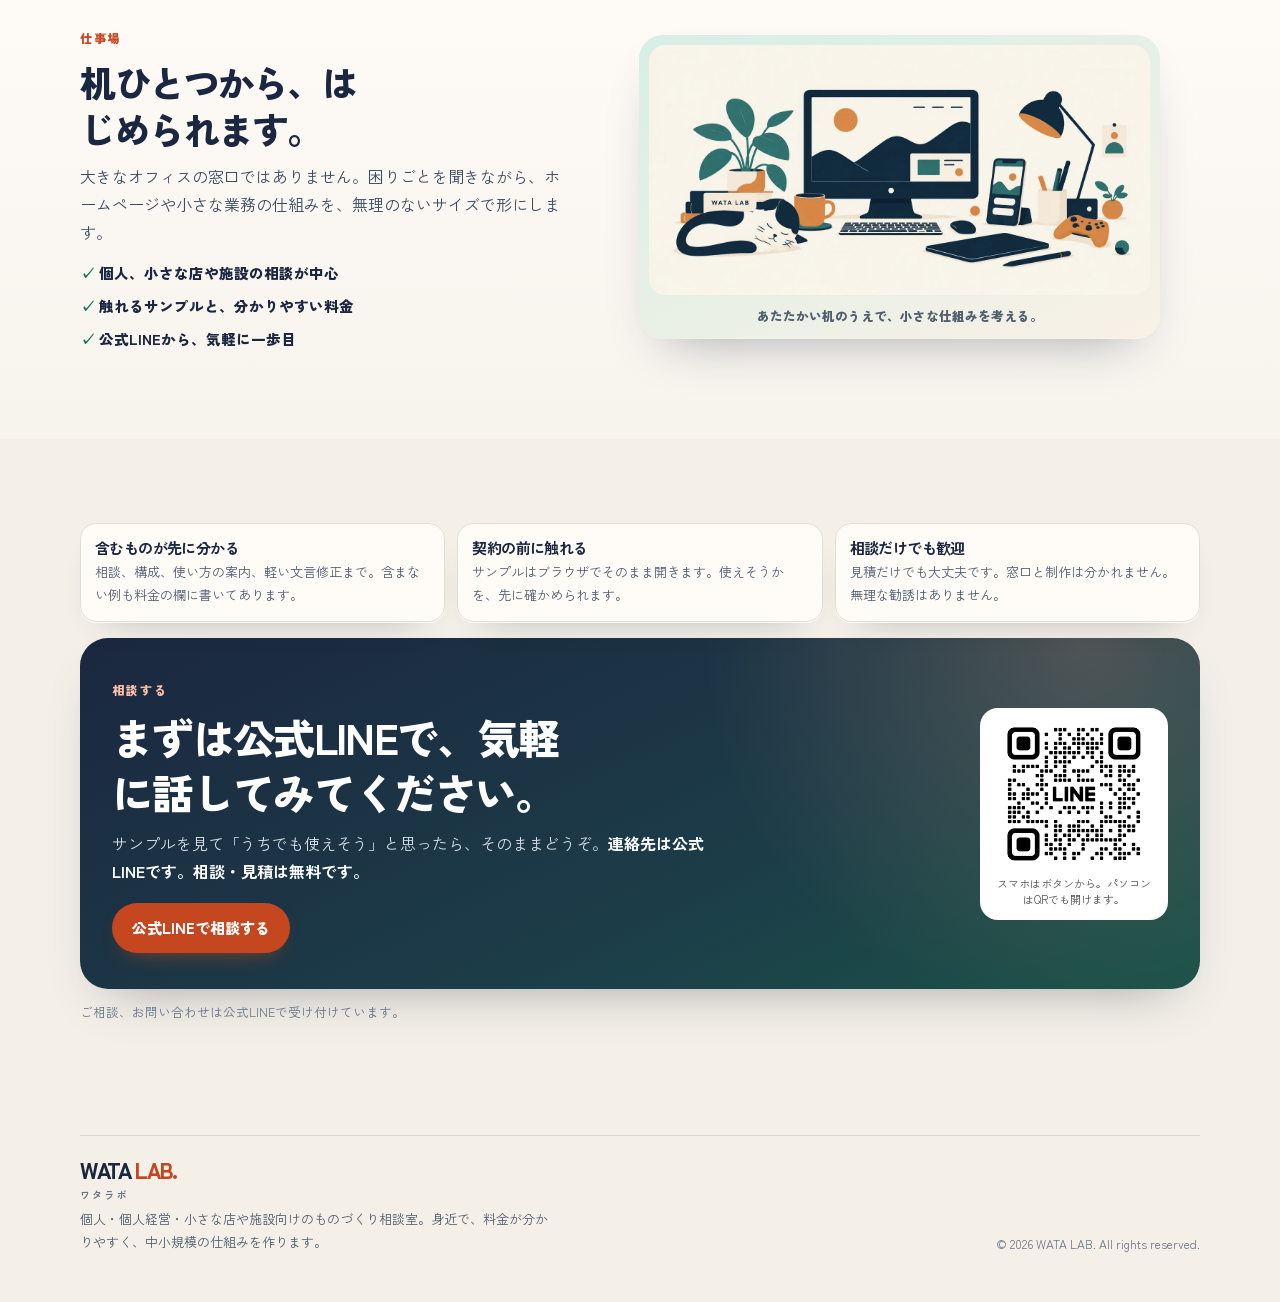
==== commit c8c31899: "Redesign the homepage so the offer is clear on a phone Lead with what WATA LAB makes, who it is for," ====
--- a/index.html
+++ b/index.html
@@ -4,7 +4,7 @@
 <meta charset="UTF-8">
 <meta name="viewport" content="width=device-width,initial-scale=1">
 <meta name="description" content="WATA LAB（ワタラボ）｜個人・個人経営・小さな店や施設向け。HP 3〜8万円〜、業務の仕組み 5〜15万円。触れるサンプルあり。相談・見積無料。公式LINEで気軽に。">
-<meta name="theme-color" content="#172b3e">
+<meta name="theme-color" content="#1b2740">
 <meta property="og:type" content="website">
 <meta property="og:site_name" content="WATA LAB">
 <meta property="og:title" content="WATA LAB｜個人店・教室向けホームページ＆業務の仕組み｜相談無料">
@@ -18,1349 +18,510 @@
 <meta name="twitter:title" content="WATA LAB｜個人店・教室向けホームページ＆業務の仕組み">
 <meta name="twitter:description" content="HP 3〜8万円〜／業務の仕組み 5〜15万円。触れるサンプルあり。相談・見積無料。">
 <meta name="twitter:image" content="https://ryowatanabe1161-svg.github.io/wata-lab/assets/ogp.jpg">
-
 <title>WATA LAB｜個人店・教室向けホームページ＆業務の仕組み｜相談無料</title>
+<link rel="preconnect" href="https://fonts.googleapis.com">
+<link rel="preconnect" href="https://fonts.gstatic.com" crossorigin>
+<link href="https://fonts.googleapis.com/css2?family=Zen+Kaku+Gothic+New:wght@400;500;700;900&display=swap" rel="stylesheet">
+<script>document.documentElement.classList.add("js");</script>
 <style>
 :root{
-  --navy:#172b3e;
-  --navy-2:#1f3a52;
-  --teal:#d7ebe5;
-  --teal-mid:#b7e0d4;
-  --teal-deep:#2f6b5a;
-  --orange:#f58c65;
-  --orange-deep:#d97957;
-  --orange-soft:#ffe8dc;
-  --cream:#f7f6ef;
-  --cream-2:#fbfaf5;
-  --muted:#4f5f70;
-  --muted-2:#5f6f80;
-  --line:#e2e6e0;
-  --line-2:#d5dcd6;
-  --soft:#edf0eb;
-  --card:#ffffff;
-  --shadow:0 1px 0 rgba(255,255,255,.85), 0 14px 36px -22px rgba(23,43,62,.34);
-  --shadow-lg:0 28px 56px -30px rgba(23,43,62,.42);
-  --shadow-hover:0 22px 44px -18px rgba(23,43,62,.3);
-  --radius:24px;
-  --radius-sm:16px;
+  --ink:#1b2740;
+  --muted:#4e5d70;
+  --soft:#667588;
+  --navy:#1b2740;
+  --cream:#f4f0e8;
+  --paper:#fffcf8;
+  --line:#e4ddd2;
+  --line-2:#d4cdc2;
+  --teal:#1c6b58;
+  --teal-soft:#e4f3ed;
+  --teal-mid:#cfe7de;
+  --orange:#c4471f;
+  --orange-deep:#a33816;
+  --orange-soft:#fff0e6;
+  --shadow:0 1px 0 rgba(255,255,255,.8), 0 16px 36px -26px rgba(27,39,64,.45);
+  --shadow-lg:0 24px 50px -28px rgba(27,39,64,.42);
+  --radius:22px;
   --ease:cubic-bezier(.22,.7,.25,1);
-  --font:"Hiragino Kaku Gothic ProN","Hiragino Sans","Noto Sans JP","Yu Gothic",Meiryo,system-ui,sans-serif;
-  --max:1120px;
+  --font:"Zen Kaku Gothic New","Hiragino Sans","Hiragino Kaku Gothic ProN","Noto Sans JP","Yu Gothic",Meiryo,sans-serif;
+  --header:72px;
 }
 *{box-sizing:border-box}
 html{scroll-behavior:smooth}
-::selection{background:#ffe0ab;color:var(--navy)}
 body{
   margin:0;
   background:
-    radial-gradient(ellipse 70% 45% at 100% -8%,rgba(215,235,229,.62),transparent 58%),
-    radial-gradient(ellipse 55% 38% at -8% 18%,rgba(255,232,220,.42),transparent 52%),
+    radial-gradient(ellipse 70% 42% at 100% -10%, rgba(207,231,222,.7), transparent 58%),
+    radial-gradient(ellipse 50% 36% at -8% 8%, rgba(255,228,210,.55), transparent 52%),
     var(--cream);
-  color:var(--navy);
+  color:var(--ink);
   font-family:var(--font);
-  line-height:1.85;
   font-size:16px;
+  line-height:1.75;
   -webkit-font-smoothing:antialiased;
   text-rendering:optimizeLegibility;
 }
-a{text-decoration:none;color:inherit}
-.wrap{max-width:var(--max);padding:0 32px;margin:auto}
-.eyebrow{
-  font-size:11px;font-weight:800;color:#c46e51;
-  letter-spacing:2.8px;display:inline-flex;align-items:center;gap:8px;
-}
-.eyebrow:before{content:"";width:18px;height:2px;background:currentColor;border-radius:2px;opacity:.7}
-
-/* Nav */
+img{max-width:100%;height:auto}
+picture{display:block;max-width:100%}
+a{color:inherit;text-decoration:none}
+button,a,summary{touch-action:manipulation}
+::selection{background:#ffd7bf;color:var(--ink)}
+:focus-visible{outline:3px solid var(--orange);outline-offset:3px}
+.skip{
+  position:absolute;left:12px;top:12px;z-index:80;
+  background:var(--navy);color:#fff;padding:10px 14px;border-radius:12px;
+  font-weight:800;transform:translateY(-160%);
+}
+.skip:focus{transform:none}
+.wrap,nav{width:min(1120px,calc(100% - 40px));margin-inline:auto}
+h1,h2,h3{font-feature-settings:"palt" 1;line-height:1.3;letter-spacing:-.04em}
+h2{text-wrap:balance}
+
+/* Header */
 header{
   position:sticky;top:0;z-index:40;
-  background:rgba(247,246,239,.9);
-  border-bottom:1px solid rgba(226,230,224,.9);
-  backdrop-filter:blur(18px) saturate(1.25);
-  -webkit-backdrop-filter:blur(18px) saturate(1.25);
+  background:#f4f0e8;
+  border-bottom:1px solid transparent;
+  transition:box-shadow .25s var(--ease), border-color .25s;
+}
+header.is-scrolled{
+  border-bottom-color:rgba(27,39,64,.08);
+  box-shadow:0 10px 24px -18px rgba(27,39,64,.45);
 }
 nav{
-  max-width:var(--max);margin:auto;
-  padding:15px 32px;
-  display:flex;justify-content:space-between;align-items:center;gap:16px;
-}
-.logo{font-size:25px;line-height:1;font-weight:900;letter-spacing:-1.5px}
+  display:flex;align-items:center;justify-content:space-between;gap:12px;
+  min-height:var(--header);padding:10px 0;
+}
+.logo{font-weight:900;font-size:22px;letter-spacing:-.06em;line-height:1;white-space:nowrap}
 .logo span{color:var(--orange)}
-.logo small{display:block;font-size:9px;letter-spacing:3.2px;margin-top:6px;color:var(--muted);font-weight:800}
-.navlinks{display:flex;gap:16px;align-items:center;font-size:13px;font-weight:800;flex-wrap:wrap;justify-content:flex-end}
-.navlinks a{opacity:.88;transition:color .15s,opacity .15s}
-.navlinks a:hover{color:#c36d50;opacity:1}
+.logo small{display:block;margin-top:4px;font-size:10px;font-weight:700;letter-spacing:.22em;color:var(--soft)}
+.navlinks{display:flex;align-items:center;justify-content:flex-end;gap:16px;flex-wrap:wrap;font-size:13px;font-weight:700}
+.navlinks a{color:#314056}
+.navlinks a.is-active{color:var(--orange)}
 .chip{
-  background:var(--navy);color:white!important;border-radius:50px;
-  padding:11px 18px;opacity:1!important;
-  box-shadow:0 4px 0 #0f1c29;transition:transform .15s,box-shadow .15s;
-}
-.chip:hover{color:#fff!important;transform:translateY(2px);box-shadow:0 2px 0 #0f1c29}
+  display:inline-flex;align-items:center;justify-content:center;
+  background:var(--navy);color:#fff!important;border-radius:999px;
+  padding:10px 16px;font-weight:800;box-shadow:0 8px 18px -12px rgba(27,39,64,.8);
+  white-space:nowrap;
+}
+.chip:hover{background:#243656}
 
 /* Hero */
 .hero{
-  display:grid;grid-template-columns:1.08fr .92fr;align-items:center;
-  gap:64px;padding-top:84px;padding-bottom:96px;min-height:680px;
-  position:relative;
-}
-.hero-copy{position:relative;z-index:1}
+  display:grid;grid-template-columns:minmax(0,1.05fr) minmax(0,.95fr);
+  gap:40px;align-items:center;padding:18px 0 10px;
+}
 .tag{
-  display:inline-flex;align-items:center;gap:8px;
-  background:rgba(215,235,229,.9);border-radius:99px;
-  padding:9px 15px;font-size:12px;font-weight:800;letter-spacing:.3px;
-  border:1px solid #c9ded5;box-shadow:0 1px 0 #fff,0 8px 20px -16px rgba(47,107,90,.35);
-}
-.tag i{width:7px;height:7px;border-radius:50%;background:var(--teal-deep);box-shadow:0 0 0 3px rgba(47,107,90,.18)}
-.price-chips{display:flex;flex-wrap:wrap;gap:8px;margin-top:16px}
-.price-chips span{
-  display:inline-flex;align-items:center;gap:6px;
-  background:#fff;border:1px solid var(--line);border-radius:999px;
-  padding:7px 13px;font-size:12px;font-weight:800;color:var(--navy);
-  box-shadow:var(--shadow);
-}
-.price-chips b{color:var(--teal-deep);font-weight:900}
-h1{
-  font-size:clamp(42px,5.2vw,72px);
-  letter-spacing:-2.8px;line-height:1.26;
-  margin:22px 0 18px;font-weight:900;
-}
-h1 em{font-style:normal;position:relative;white-space:nowrap}
-h1 em:after{
-  content:"";position:absolute;bottom:6px;left:-4px;right:-4px;
-  height:16px;background:linear-gradient(90deg,#ffe0ab,#ffd08a);z-index:-1;border-radius:6px;
-}
-.lead{font-size:17px;color:#4a5a6a;max-width:540px;line-height:1.95;margin:0}
-.actions{display:flex;flex-wrap:wrap;gap:12px;margin-top:32px}
+  display:inline-flex;align-items:center;gap:8px;max-width:100%;
+  background:rgba(228,243,237,.9);border:1px solid #cfe3da;color:var(--teal);
+  border-radius:999px;padding:7px 12px;font-size:12px;font-weight:800;
+}
+.tag i{width:8px;height:8px;border-radius:50%;background:var(--teal);box-shadow:0 0 0 4px rgba(28,107,88,.16);flex:none}
+h1{font-size:clamp(32px,4.4vw,52px);font-weight:900;margin:12px 0 10px;letter-spacing:-.05em;line-height:1.16}
+h1 em{
+  font-style:normal;
+  background:linear-gradient(#ffd8bf,#ffd8bf) left 78%/100% 34% no-repeat;
+}
+.lead{margin:0;max-width:38em;color:#3c4c60;font-size:16.5px;line-height:1.8}
+.offer{
+  display:grid;grid-template-columns:repeat(3,minmax(0,1fr));
+  margin-top:20px;background:var(--paper);border:1px solid var(--line);border-radius:18px;
+  box-shadow:var(--shadow);overflow:hidden;
+}
+.offer div{padding:12px 12px 11px;min-width:0}
+.offer div + div{border-left:1px solid var(--line)}
+.offer span{display:block;font-size:11px;font-weight:800;color:var(--soft);letter-spacing:.04em}
+.offer b{display:block;margin-top:2px;font-size:clamp(15px,1.6vw,20px);letter-spacing:-.04em;line-height:1.25;color:var(--teal);font-weight:900}
+.offer div:last-child b{color:var(--orange)}
+.actions{display:flex;flex-wrap:wrap;gap:10px;margin-top:16px}
 .btn{
   display:inline-flex;align-items:center;justify-content:center;gap:6px;
-  border-radius:16px;padding:17px 28px;font-weight:900;font-size:14.5px;
-  background:var(--orange);box-shadow:0 6px 0 var(--orange-deep);transition:.18s var(--ease);
-}
-.btn:hover{transform:translateY(3px);box-shadow:0 3px 0 var(--orange-deep)}
-.btn.secondary{
-  background:#fff;border:1px solid var(--line);box-shadow:0 4px 0 var(--line-2);
-}
-.btn.secondary:hover{box-shadow:0 2px 0 var(--line-2)}
-.trust{display:flex;flex-wrap:wrap;gap:10px;margin-top:30px}
-.trust span{
-  display:inline-flex;align-items:center;gap:7px;
-  background:#fff;border:1px solid var(--line);border-radius:999px;
-  padding:8px 14px;font-size:12px;font-weight:800;color:var(--navy);
+  min-height:50px;padding:12px 20px;border-radius:999px;
+  background:var(--orange);color:#fff;font-weight:800;font-size:15px;
+  box-shadow:0 10px 22px -14px rgba(196,71,31,.9);
+  transition:transform .16s var(--ease), background .16s, box-shadow .16s;
+}
+.btn:hover{background:#d4532a;transform:translateY(-1px)}
+.btn:active{transform:translateY(1px);background:var(--orange-deep)}
+.btn-ghost{
+  background:#fff;color:var(--ink);
+  border:1px solid var(--line-2);
   box-shadow:var(--shadow);
 }
-.trust span b{color:var(--teal-deep);font-size:13px}
-
-/* Hero visual */
-.visual{
-  position:relative;min-height:480px;border-radius:36px;
+.btn-ghost:hover{background:#fff;border-color:#c9ddd4;color:var(--teal)}
+.reassure{margin:10px 0 0;font-size:13px;font-weight:700;color:var(--muted)}
+.path{display:flex;flex-wrap:wrap;gap:8px;margin:12px 0 0;padding:0;list-style:none}
+.path li{
+  display:inline-flex;align-items:center;gap:6px;
+  background:rgba(255,252,248,.75);border:1px solid var(--line);border-radius:999px;
+  padding:5px 10px;font-size:12px;font-weight:800;color:#314056;
+}
+.path li::before{
+  counter-increment:step;
+}
+.path{counter-reset:step}
+.path li::before{
+  content:counter(step);
+  width:18px;height:18px;border-radius:50%;
+  display:grid;place-items:center;
+  background:var(--teal-soft);color:var(--teal);font-size:11px;
+}
+.hero-visual{min-width:0}
+.hero-frame{
   background:
-    radial-gradient(circle at 88% 12%,#ffdea1 0 36%,transparent 37%),
-    radial-gradient(circle at 8% 90%,rgba(255,255,255,.7) 0 24%,transparent 25%),
-    linear-gradient(155deg,#c5e5db 0%,#d9efe8 48%,#bfe0d5 100%);
-  box-shadow:20px 22px 0 #dfeae4, var(--shadow-lg);
-  overflow:hidden;display:grid;place-items:center;padding:30px 24px;
-}
-.visual:before{
-  content:"";position:absolute;inset:0;
-  background:radial-gradient(circle at 70% 70%,rgba(23,43,62,.04),transparent 45%);
-  pointer-events:none;
-}
-.mock-stack{position:relative;width:100%;max-width:430px;height:350px;z-index:1}
-.mock{
-  position:absolute;background:#fff;border:5px solid var(--navy);border-radius:20px;
-  overflow:hidden;box-shadow:14px 16px rgba(23,43,62,.14);
-}
-.mock.main{width:78%;height:258px;left:8%;top:28px;transform:rotate(-3.5deg);z-index:2}
-.mock.side{width:46%;height:172px;right:0;bottom:18px;transform:rotate(7deg);z-index:3;border-width:4px}
-.bar{height:24px;background:var(--navy);display:flex;align-items:center;padding-left:10px;gap:5px}
-.bar i{display:block;width:6px;height:6px;border-radius:50%;background:#fff;opacity:.9}
-.inside{padding:18px 16px}
-.inside small{font-weight:900;letter-spacing:1.2px;font-size:10px;color:var(--muted)}
-.inside strong{display:block;font-size:22px;line-height:1.35;margin:8px 0 12px;letter-spacing:-.6px}
-.skel{height:8px;background:#d7e3de;border-radius:20px;margin-bottom:8px}
-.skel.s{width:58%}.skel.m{width:78%}.skel.l{width:92%}
-.mini-rows{display:grid;gap:7px;margin-top:10px}
-.mini-row{
-  display:flex;align-items:center;gap:8px;background:var(--cream);
-  border-radius:10px;padding:8px 10px;font-size:11px;font-weight:800;
-}
-.dot{width:8px;height:8px;border-radius:50%;background:var(--teal-deep);flex-shrink:0}
-.dot.o{background:var(--orange)}.dot.y{background:#e8b84a}
-.pill{
-  margin-left:auto;font-size:10px;background:var(--teal);color:var(--teal-deep);
-  border-radius:999px;padding:2px 8px;font-weight:900;
-}
-.side .inside{padding:12px}
-.side strong{font-size:15px;margin:4px 0 8px}
-.meter{height:8px;background:#e8efe9;border-radius:99px;overflow:hidden;margin-top:8px}
-.meter span{display:block;height:100%;width:68%;background:linear-gradient(90deg,var(--teal-deep),#5aaa90);border-radius:99px}
-.float-card{
-  position:absolute;z-index:4;background:#fff;border:1px solid var(--line);pointer-events:none;
-  border-radius:14px;padding:10px 12px;font-size:12px;font-weight:800;
-  box-shadow:0 12px 28px -14px rgba(23,43,62,.4);color:var(--navy);
-}
-.float-card.a{left:10px;top:18px;transform:rotate(-7deg)}
-.float-card.b{right:8px;top:92px;transform:rotate(5deg);background:#fff8ef;border-color:#f0e0c8}
-.float-card.c{left:22px;bottom:86px;transform:rotate(3deg);background:#eef7f3;border-color:#c9ded5}
-.float-card span{display:block;font-size:10px;color:var(--muted);font-weight:700;margin-bottom:2px}
-.sticker{
-  position:absolute;left:18px;bottom:22px;z-index:4;
-  background:var(--orange);color:#fff;border:4px solid white;border-radius:14px;
-  padding:10px 14px;transform:rotate(-8deg);font-weight:900;font-size:13px;
-  box-shadow:0 10px 20px -10px rgba(23,43,62,.45);
-}
+    radial-gradient(circle at 92% 8%, #ffe1b8 0 18%, transparent 19%),
+    linear-gradient(155deg,#d7efe6 0%,#f7f1e6 55%,#f3ddcf 100%);
+  border-radius:28px;padding:12px 12px 14px;
+  box-shadow:var(--shadow-lg);
+}
+.hero-frame img{
+  display:block;width:100%;height:auto;aspect-ratio:4/3;object-fit:cover;object-position:86% 46%;
+  border-radius:18px;background:#d7efe6;
+}
+.hero-caption{margin:10px 4px 0;text-align:center;font-size:12px;font-weight:800;color:#5d6c7c}
+
+/* Who */
+.who{padding:10px 0 6px}
+.who-bar{
+  display:grid;grid-template-columns:148px minmax(0,1fr);gap:12px;align-items:center;
+  background:rgba(255,252,248,.9);border:1px solid var(--line);border-radius:22px;
+  padding:14px;box-shadow:var(--shadow);
+}
+.who-label{margin:0;font-size:13px;font-weight:900;letter-spacing:.04em;color:var(--teal)}
+.who-grid{display:grid;grid-template-columns:repeat(4,minmax(0,1fr));gap:8px;margin:0;padding:0;list-style:none}
+.who-grid li{background:var(--cream);border-radius:14px;padding:10px 12px;min-width:0}
+.who-grid b{display:block;font-size:14px;letter-spacing:-.03em}
+.who-grid span{display:block;margin-top:2px;font-size:12px;color:var(--muted);line-height:1.45}
 
 /* Sections */
-.section{padding:112px 0;position:relative}
-.white{background:#fff}
-.white.soft{background:linear-gradient(180deg,#fff 0%,var(--cream-2) 100%)}
-.band{background:linear-gradient(180deg,var(--cream-2) 0%,#fff 100%)}
-.intro{max-width:720px;margin-bottom:48px}
-.intro h2{
-  font-size:clamp(30px,3.6vw,44px);line-height:1.32;
-  letter-spacing:-1.35px;margin:12px 0 16px;font-weight:900;
-}
-.intro p{font-size:15.5px;color:var(--muted);margin:0;line-height:1.95}
-
-/* Pain */
-.pain-grid{display:grid;grid-template-columns:repeat(2,1fr);gap:14px}
-.pain{
-  display:flex;gap:16px;align-items:flex-start;
-  background:#fff;border:1px solid var(--line);border-radius:var(--radius-sm);
-  padding:22px 22px;box-shadow:var(--shadow);
-  transition:transform .22s var(--ease),box-shadow .22s,border-color .22s;
-}
-.pain:hover{transform:translateY(-3px);box-shadow:var(--shadow-hover);border-color:#c9ded5}
-.pain-num{
-  flex-shrink:0;width:36px;height:36px;border-radius:12px;
-  background:var(--orange-soft);color:#c46e51;
-  display:grid;place-items:center;font-size:13px;font-weight:900;
-}
-.pain p{margin:0;font-size:14.5px;font-weight:800;line-height:1.7;color:var(--navy)}
-.pain-foot{
-  margin-top:28px;padding:22px 26px;border-radius:var(--radius);
-  background:linear-gradient(135deg,#eef7f3,#fff8ef);
-  border:1px solid #d7e8e1;box-shadow:var(--shadow);
-  font-size:15px;font-weight:800;line-height:1.75;color:var(--navy);
-}
-.pain-foot span{color:var(--teal-deep)}
+.section{padding:84px 0}
+.intro{max-width:40rem;margin-bottom:28px}
+.eyebrow{display:inline-block;font-size:12px;font-weight:800;letter-spacing:.16em;color:var(--orange)}
+.intro h2{font-size:clamp(28px,3.4vw,40px);font-weight:900;margin:8px 0 10px}
+.intro p{margin:0;color:var(--muted);font-size:15.5px}
+.band{background:linear-gradient(180deg,rgba(255,252,248,.55),rgba(244,240,232,0))}
+.paper{
+  background:
+    linear-gradient(180deg,#fffcf8 0%,#f7f4ee 100%);
+}
+
+/* Services */
+.svc-grid{display:grid;grid-template-columns:repeat(3,minmax(0,1fr));gap:16px}
+.svc{
+  background:var(--paper);border:1px solid var(--line);border-radius:var(--radius);
+  padding:22px 20px 20px;box-shadow:var(--shadow);min-width:0;
+  display:flex;flex-direction:column;gap:0;
+}
+.icon{
+  width:52px;height:52px;border-radius:16px;display:grid;place-items:center;
+  background:var(--teal-soft);color:var(--teal);
+}
+.svc:nth-child(2) .icon{background:#fff0e6;color:var(--orange)}
+.svc:nth-child(3) .icon{background:#efeaf8;color:#5c4d86}
+.icon svg{width:26px;height:26px;display:block}
+.svc h3{margin:14px 0 6px;font-size:20px}
+.svc-price{margin:0 0 8px;font-size:22px;font-weight:900;letter-spacing:-.04em;color:var(--teal);line-height:1.2}
+.svc-price small{display:block;margin-top:2px;font-size:12px;font-weight:700;color:var(--soft);letter-spacing:0}
+.svc p{margin:0;color:var(--muted);font-size:14.5px}
+.svc-list{margin:14px 0 16px;padding:0;list-style:none}
+.svc-list li{display:flex;gap:8px;align-items:flex-start;padding:7px 0;border-top:1px dashed #e5dfd6;font-size:13.5px;font-weight:700}
+.svc-list li::before{content:"";width:8px;height:8px;margin-top:7px;border-radius:50%;background:var(--teal);flex:none}
+.svc .text-link{margin-top:auto}
+
+/* Demos */
+.demos{display:grid;grid-template-columns:repeat(3,minmax(0,1fr));gap:16px}
+.demo{
+  display:flex;flex-direction:column;min-width:0;
+  background:var(--paper);border:1px solid var(--line);border-radius:var(--radius);
+  overflow:hidden;box-shadow:var(--shadow);
+  transition:transform .2s var(--ease), box-shadow .2s, border-color .2s;
+}
+.demo-preview{background:#e7f1ec;aspect-ratio:4/3}
+.demo-preview img{display:block;width:100%;height:100%;object-fit:cover;aspect-ratio:4/3;transition:transform .5s var(--ease)}
+.demo-body{display:flex;flex-direction:column;gap:8px;padding:16px 16px 18px;flex:1;min-width:0}
+.badge{
+  align-self:flex-start;background:var(--teal-soft);color:var(--teal);
+  border-radius:999px;padding:4px 10px;font-size:11px;font-weight:800;
+}
+.demo h3{margin:0;font-size:18px;letter-spacing:-.03em}
+.for,.steps{margin:0;font-size:13.5px;line-height:1.6}
+.for{color:#24584b;font-weight:700}
+.steps{color:var(--muted)}
+.go{
+  margin-top:auto;align-self:flex-start;
+  background:var(--orange-soft);color:var(--orange);border-radius:999px;
+  padding:6px 12px;font-size:13px;font-weight:800;
+}
+.note{
+  margin:18px 0 0;padding:14px 16px;border-radius:16px;
+  background:rgba(255,252,248,.8);border:1px solid var(--line);
+  color:var(--muted);font-size:13.5px;line-height:1.7;
+}
+.text-link{color:var(--orange);font-weight:800;text-decoration:underline;text-underline-offset:3px}
+.mid-cta{
+  margin-top:22px;display:flex;flex-wrap:wrap;align-items:center;justify-content:space-between;gap:14px;
+  background:linear-gradient(135deg,#1b2740 0%,#1d3d4a 58%,#1c6b58 140%);
+  color:#fff;border-radius:22px;padding:22px 22px;
+  box-shadow:var(--shadow-lg);
+}
+.mid-cta strong{display:block;font-size:18px;letter-spacing:-.03em;margin-bottom:4px}
+.mid-cta p{margin:0;color:#d5e0e8;font-size:13.5px;line-height:1.65}
+.mid-cta .btn{flex:none}
+
+/* Before after */
+.ba{
+  background:var(--paper);border:1px solid var(--line);border-radius:28px;
+  padding:22px;box-shadow:var(--shadow-lg);
+}
+.ba-head{display:flex;flex-wrap:wrap;gap:12px 28px;justify-content:space-between;align-items:end;margin-bottom:14px}
+.ba-head h2{margin:8px 0 0;font-size:clamp(26px,3vw,34px);font-weight:900}
+.ba-head p{margin:0;max-width:28em;color:var(--muted);font-size:14.5px}
+.ba-art{border-radius:18px;overflow:hidden;background:#f6efe6}
+.ba-art img{display:block;width:100%;height:auto;aspect-ratio:1600/703;object-fit:cover;background:#f6efe6}
+.ba-labels{display:grid;grid-template-columns:1fr 1fr;gap:10px;margin-top:12px}
+.ba-labels span{display:block;text-align:center;border-radius:14px;padding:10px 12px;font-size:13px;font-weight:800}
+.ba-labels .before{background:#fff1e8;color:#8a4324}
+.ba-labels .after{background:var(--teal-soft);color:var(--teal)}
+.ba figcaption{margin:12px 0 0;text-align:center;color:var(--muted);font-size:13px;font-weight:700}
+
+/* Pains */
+.pain-layout{display:grid;grid-template-columns:minmax(0,1.05fr) minmax(0,.95fr);gap:22px;align-items:center}
+.pains{list-style:none;margin:0;padding:0;display:grid;gap:10px}
+.pains li{
+  display:grid;grid-template-columns:42px minmax(0,1fr);gap:10px;align-items:start;
+  background:var(--paper);border:1px solid var(--line);border-radius:16px;padding:12px 14px;
+  box-shadow:var(--shadow);
+}
+.pains li > span{
+  width:36px;height:36px;border-radius:12px;display:grid;place-items:center;
+  background:var(--orange-soft);color:var(--orange);font-size:12px;font-weight:900;
+}
+.pains p{margin:0;font-size:14.5px;font-weight:800;line-height:1.55}
+.pains .sol{margin-top:4px;font-size:12.5px;font-weight:700;color:var(--teal)}
+.sol-art{
+  background:linear-gradient(160deg,#e7f5ef,#fff6ee);border-radius:24px;padding:10px;
+  border:1px solid var(--line);box-shadow:var(--shadow);
+}
+.sol-art img{display:block;width:100%;height:auto;aspect-ratio:4/3;object-fit:cover;border-radius:16px;background:#e7f5ef}
+.sol-copy{padding:6px 8px 2px}
+.sol-copy h3{margin:6px 0 8px;font-size:clamp(22px,2.4vw,28px);font-weight:900}
+.sol-copy p{margin:0;color:#3c4c60;font-size:14.5px}
+.bridge{
+  margin-top:16px;display:flex;flex-wrap:wrap;align-items:center;justify-content:space-between;gap:12px;
+  background:var(--teal-soft);border:1px solid #cfe3da;border-radius:18px;padding:16px 16px;
+}
+.bridge p{margin:0;flex:1 1 220px;min-width:0;font-size:14px;font-weight:700;color:#23483e}
+.bridge .btn{flex:none}
 
 /* Why */
-.why-grid{display:grid;grid-template-columns:repeat(3,1fr);gap:20px}
+.why-grid{display:grid;grid-template-columns:repeat(3,minmax(0,1fr));gap:16px}
 .why{
-  background:#fff;border:1px solid var(--line);border-radius:var(--radius);
-  padding:32px 28px;box-shadow:var(--shadow);position:relative;overflow:hidden;
-  transition:transform .22s var(--ease),box-shadow .22s;
-  min-height:260px;
-}
-.why:hover{transform:translateY(-5px);box-shadow:var(--shadow-hover)}
-.why:before{
-  content:"";position:absolute;left:0;right:0;top:0;height:3px;
-  background:linear-gradient(90deg,var(--teal-mid),var(--orange-soft));
-}
-.why-no{
-  font-size:42px;font-weight:900;letter-spacing:-2px;line-height:1;
-  color:var(--teal);margin-bottom:18px;
-  -webkit-text-stroke:1.5px var(--teal-deep);paint-order:stroke fill;
-}
-.why h3{font-size:19px;margin:0 0 12px;letter-spacing:-.35px;line-height:1.4}
-.why p{margin:0;font-size:14px;color:var(--muted);line-height:1.85}
-.why .proof{
-  margin-top:18px;padding-top:14px;border-top:1px dashed #dce3de;
-  font-size:12.5px;font-weight:800;color:var(--teal-deep);
-}
-
-/* Services */
-.grid4{display:grid;grid-template-columns:repeat(4,1fr);gap:18px}
-.service{
-  background:var(--cream);border:1px solid #ebede7;border-radius:var(--radius);
-  padding:30px 26px 28px;min-height:280px;position:relative;overflow:hidden;
-  box-shadow:var(--shadow);transition:transform .22s var(--ease),box-shadow .22s,border-color .22s;
-}
-.service:hover{transform:translateY(-5px);box-shadow:var(--shadow-hover);border-color:#d5e4de}
-.service:before{
-  content:"";position:absolute;left:0;top:0;bottom:0;width:4px;
-  background:var(--teal-deep);opacity:.4;
-}
-.service:nth-child(2):before{background:var(--orange)}
-.service:nth-child(3):before{background:#7b7bc9}
-.service:nth-child(4):before{background:#e8b84a}
-.icon{
-  width:56px;height:56px;border-radius:16px;background:var(--teal);
-  display:grid;place-items:center;font-size:26px;
-  box-shadow:inset 0 -2px 0 rgba(23,43,62,.06),0 8px 16px -12px rgba(47,107,90,.35);
-}
-.service:nth-child(2) .icon{background:#ffe5d5}
-.service:nth-child(3) .icon{background:#e7e7fa}
-.service:nth-child(4) .icon{background:#ffebbc}
-.service h3{font-size:17.5px;margin:18px 0 10px;letter-spacing:-.25px}
-.service p{font-size:13.5px;color:var(--muted);margin:0;line-height:1.8}
+  background:var(--paper);border:1px solid var(--line);border-radius:var(--radius);
+  padding:24px 22px;box-shadow:var(--shadow);min-width:0;
+}
+.why-no{font-size:13px;font-weight:900;letter-spacing:.14em;color:var(--teal)}
+.why h3{margin:10px 0 8px;font-size:22px}
+.why p{margin:0;color:var(--muted);font-size:14.5px}
+.why .proof{margin-top:14px;padding-top:12px;border-top:1px dashed #e4ddd2;font-size:13px;font-weight:800;color:var(--teal)}
+
+/* Flow */
+.flow{list-style:none;margin:0;padding:0;display:grid;grid-template-columns:repeat(4,minmax(0,1fr));gap:14px}
+.flow li{
+  background:var(--paper);border:1px solid var(--line);border-radius:var(--radius);
+  padding:20px 18px;box-shadow:var(--shadow);min-width:0;
+}
+.flow-n{
+  width:42px;height:42px;border-radius:50%;display:grid;place-items:center;
+  background:var(--navy);color:#fff;font-weight:900;font-size:13px;
+}
+.time{
+  display:inline-flex;margin-top:12px;background:var(--teal-soft);color:var(--teal);
+  border-radius:999px;padding:4px 10px;font-size:12px;font-weight:800;
+}
+.flow h3{margin:8px 0;font-size:18px}
+.flow p{margin:0;color:var(--muted);font-size:14px}
+
+/* Pricing */
+.scan{display:grid;grid-template-columns:repeat(3,minmax(0,1fr));gap:10px;margin-bottom:16px}
+.scan div{background:var(--paper);border:1px solid var(--line);border-radius:16px;padding:14px 12px;text-align:center;box-shadow:var(--shadow);min-width:0}
+.scan span{display:block;font-size:12px;font-weight:800;color:var(--soft)}
+.scan b{display:block;margin-top:4px;font-size:clamp(18px,2vw,24px);letter-spacing:-.04em;color:var(--teal)}
+.price-grid{display:grid;grid-template-columns:repeat(3,minmax(0,1fr));gap:16px;align-items:stretch}
+.price{
+  background:var(--paper);border:1px solid var(--line);border-radius:var(--radius);
+  padding:22px 20px;box-shadow:var(--shadow);display:flex;flex-direction:column;min-width:0;
+}
+.price.featured{border-color:#b7ddd0;box-shadow:0 0 0 2px rgba(28,107,88,.14), var(--shadow-lg);background:linear-gradient(180deg,#fff,#f4fbf8)}
+.price h3{margin:10px 0 8px;font-size:18px}
+.yen{margin:4px 0 0;font-size:clamp(28px,3vw,36px);font-weight:900;letter-spacing:-.045em;line-height:1.15;color:var(--teal)}
+.yen-note{margin:4px 0 10px;font-size:12.5px;color:var(--soft);font-weight:700}
+.compare{margin:0 0 12px;background:#f6f3ec;border-radius:12px;padding:10px 12px;font-size:13px;color:var(--muted);font-weight:700}
+.compare b{display:block;margin-top:2px;color:var(--ink);font-size:15px}
+.price .blurb{margin:0 0 12px;color:var(--muted);font-size:14px;flex:1}
+.fit{margin:0 0 16px;padding:12px 0 0;list-style:none;border-top:1px dashed #e4ddd2}
+.fit li{margin:0 0 8px;font-size:13px;color:var(--muted);line-height:1.55}
+.fit b{color:var(--ink);margin-right:6px}
+.price .btn{width:100%}
 
 /* Experience */
-.exp-grid{display:grid;grid-template-columns:repeat(4,1fr);gap:18px}
+.exp-grid{display:grid;grid-template-columns:repeat(4,minmax(0,1fr));gap:14px}
 .exp{
-  background:#fff;border:1px solid var(--line);border-radius:var(--radius);
-  padding:28px 24px;display:flex;flex-direction:column;
-  box-shadow:var(--shadow);transition:transform .22s var(--ease),box-shadow .22s,border-color .22s;
-  position:relative;overflow:hidden;min-height:220px;
-}
-.exp:hover{transform:translateY(-5px);box-shadow:var(--shadow-hover);border-color:#c9ded5}
-.exp:before{content:"";position:absolute;inset:auto 0 0 0;height:3px;background:linear-gradient(90deg,var(--teal-mid),transparent)}
-.badge{
-  display:inline-flex;align-items:center;align-self:flex-start;border-radius:99px;
-  padding:6px 12px;font-size:11px;font-weight:800;margin-bottom:14px;background:var(--teal);
-  letter-spacing:.2px;
-}
-.exp:nth-child(2) .badge{background:#d9ebe3}
-.exp:nth-child(3) .badge{background:#ffe5d5}
-.exp:nth-child(4) .badge{background:#e7e7fa}
-.exp h3{font-size:16.5px;margin:0 0 10px;line-height:1.45;letter-spacing:-.25px}
-.exp p{font-size:13.5px;color:var(--muted);margin:0;flex:1;line-height:1.8}
-.exp-note,.demo-note,.price-note{
-  margin-top:28px;font-size:13.5px;color:var(--muted);
-  background:#fff;border:1px solid var(--line);border-radius:18px;padding:18px 20px;line-height:1.8;
-  box-shadow:var(--shadow);
-}
-.section.white .price-note,.section.white .demo-note,.section.white .exp-note{background:var(--cream);border-color:#ebede7}
-.linkish{color:#c46e51;font-weight:800;text-decoration:underline;text-underline-offset:3px}
-
-/* Demos */
-.demos{display:grid;grid-template-columns:repeat(3,1fr);gap:18px}
-.demo{
-  display:flex;flex-direction:column;background:#fff;border:1px solid var(--line);
-  border-radius:var(--radius);padding:26px 24px 24px;min-height:220px;
-  box-shadow:var(--shadow);transition:transform .22s var(--ease),box-shadow .22s,border-color .22s;
-  position:relative;overflow:hidden;
-}
-.demo:hover{transform:translateY(-5px);box-shadow:var(--shadow-hover);border-color:#c9ded5}
-.demo:after{
-  content:"→";position:absolute;right:20px;bottom:20px;font-size:18px;font-weight:900;
-  color:var(--orange);opacity:0;transform:translateX(-6px);transition:.2s var(--ease);
-}
-.demo:hover:after{opacity:1;transform:translateX(0)}
-.demo .badge{background:var(--teal);margin-bottom:12px}
-.demo:nth-child(2) .badge{background:#ffe5d5}
-.demo:nth-child(3) .badge{background:#e7e7fa}
-.demo:nth-child(4) .badge{background:#ffebbc}
-.demo:nth-child(5) .badge{background:#d9ebe3}
-.demo:nth-child(6) .badge{background:#ffe5d5}
-.demo:nth-child(7) .badge{background:#e7e7fa}
-.demo:nth-child(8) .badge{background:#ffebbc}
-.demo:nth-child(9) .badge{background:#d9ebe3}
-.demo h3{font-size:17.5px;margin:0 0 10px;letter-spacing:-.25px}
-.demo .for{
-  font-size:12.5px;font-weight:800;color:var(--teal-deep);background:#eef7f3;
-  border:1px solid #c9ded5;border-radius:12px;padding:9px 11px;margin:0 0 12px;line-height:1.55;
-}
-.demo p{font-size:13.5px;color:var(--muted);margin:0 0 14px;flex:1;line-height:1.75}
-.demo .go{font-size:13.5px;font-weight:900;color:#c46e51}
-
-/* Flow */
-.flow-grid{display:grid;grid-template-columns:repeat(4,1fr);gap:16px}
-.step{
-  background:#fff;border:1px solid var(--line);border-radius:var(--radius);
-  padding:26px 22px 24px;box-shadow:var(--shadow);
-  transition:transform .22s var(--ease),box-shadow .22s,border-color .22s;
-  position:relative;min-height:210px;
-}
-.step:hover{transform:translateY(-4px);box-shadow:var(--shadow-hover);border-color:#c9ded5}
-.step small{font-weight:900;color:#c67559;font-size:11px;letter-spacing:1.2px}
-.step .time{
-  display:inline-flex;margin-top:10px;margin-bottom:4px;
-  background:var(--teal);color:var(--teal-deep);border-radius:999px;
-  padding:4px 10px;font-size:11px;font-weight:900;
-}
-.step h3{font-size:19px;margin:10px 0 10px;letter-spacing:-.35px}
-.step p{color:var(--muted);font-size:13.5px;margin:0;line-height:1.8}
-
-/* Pricing */
-.price-grid{display:grid;grid-template-columns:repeat(3,1fr);gap:20px;align-items:stretch}
-.price-card{
-  background:var(--cream);border:1px solid #ebede7;border-radius:var(--radius);
-  padding:30px 26px;display:flex;flex-direction:column;min-height:100%;
-  box-shadow:var(--shadow);transition:transform .22s var(--ease),box-shadow .22s;
-  position:relative;overflow:hidden;
-}
-.price-card:hover{transform:translateY(-5px);box-shadow:var(--shadow-hover)}
-.price-card.featured{
-  background:#fff;border-color:#c9ded5;
-  box-shadow:0 0 0 2px rgba(47,107,90,.14), var(--shadow-lg);
-  transform:translateY(-8px);
-}
-.price-card.featured:hover{transform:translateY(-12px)}
-.price-card.featured .ribbon{
-  position:absolute;top:16px;right:16px;background:var(--navy);color:#fff;
-  font-size:10px;font-weight:900;letter-spacing:.6px;padding:5px 10px;border-radius:999px;
-}
-.price-card .badge{background:var(--teal);margin-bottom:12px}
-.price-card:nth-child(2) .badge{background:#ffe5d5}
-.price-card:nth-child(3) .badge{background:#e7e7fa}
-.price-card h3{font-size:17.5px;margin:0 0 16px;line-height:1.45;letter-spacing:-.25px}
-.price-compare{display:grid;gap:11px;margin-bottom:16px}
-.price-row{border-radius:15px;padding:14px 16px}
-.price-row.market{background:#f3f5f1;border:1px solid #e8ebe6}
-.price-row.ours{background:#eef7f3;border:1px solid #c9ded5}
-.price-row .label{display:block;font-size:11px;font-weight:800;letter-spacing:.4px;color:var(--muted);margin-bottom:4px}
-.price-row.ours .label{color:var(--teal-deep)}
-.price-row .amount{font-size:23px;font-weight:900;letter-spacing:-.55px;line-height:1.3}
-.price-row.ours .amount{color:#1f5c4a}
-.price-row .hint{display:block;font-size:12.5px;color:var(--muted);margin-top:4px}
-.price-card .blurb{font-size:13.5px;color:var(--muted);margin:0;flex:1;line-height:1.8}
-.price-note ul{margin:10px 0 0;padding-left:1.2em}
-.price-note li{margin-bottom:6px}
-.price-card .incl{
-  list-style:none;margin:16px 0 0;padding:0;font-size:12.5px;color:var(--muted);
-  border-top:1px dashed #dce3de;padding-top:14px;
-}
-.price-card .incl li{margin-bottom:7px;line-height:1.55}
-.price-card .incl strong{color:var(--navy)}
+  background:var(--paper);border:1px solid var(--line);border-radius:var(--radius);
+  padding:18px 16px;box-shadow:var(--shadow);min-width:0;display:flex;flex-direction:column;
+}
+.exp.has-art{padding-top:0}
+.exp-art{margin:0 0 12px;border-radius:18px 18px 12px 12px;overflow:hidden;aspect-ratio:16/10;background:#e7f1ec}
+.exp-art img{display:block;width:100%;height:100%;object-fit:cover;object-position:center 40%}
+.exp h3{margin:8px 0;font-size:16.5px}
+.exp p{margin:0;color:var(--muted);font-size:13.5px;flex:1}
+.exp-meta{margin-top:12px;padding-top:10px;border-top:1px dashed #e4ddd2;font-size:12.5px;font-weight:800;color:var(--teal)}
+.exp-meta span{color:var(--muted);font-weight:700}
 
 /* FAQ */
-.faq{max-width:860px}
+.faq{max-width:820px}
 .faq details{
-  background:#fff;border:1px solid var(--line);border-radius:18px;
-  margin-bottom:12px;padding:18px 24px;
-  box-shadow:var(--shadow);transition:border-color .15s;
-}
-.faq details[open]{border-color:#c9ded5}
-.faq summary{cursor:pointer;font-weight:800;line-height:1.5;font-size:15px;list-style:none}
+  background:var(--paper);border:1px solid var(--line);border-radius:16px;
+  margin:0 0 10px;padding:14px 16px;box-shadow:var(--shadow);
+}
+.faq summary{cursor:pointer;font-weight:800;list-style:none;display:flex;justify-content:space-between;gap:12px;align-items:center;line-height:1.5}
 .faq summary::-webkit-details-marker{display:none}
-.faq summary:after{content:"+";float:right;color:var(--orange);font-weight:900}
-.faq details[open] summary:after{content:"−"}
-.faq p{font-size:14.5px;color:var(--muted);margin:12px 0 0;line-height:1.85}
-.section.white .faq details{background:var(--cream);border-color:#ebede7}
+.faq summary::after{
+  content:"+";flex:none;width:28px;height:28px;border-radius:50%;
+  display:grid;place-items:center;background:var(--orange-soft);color:var(--orange);font-weight:900;
+}
+.faq details[open] summary::after{content:"−";background:var(--navy);color:#fff}
+.faq details p{margin:10px 0 0;color:var(--muted);font-size:14.5px}
+
+/* Studio */
+.studio{display:grid;grid-template-columns:minmax(0,.9fr) minmax(0,1.1fr);gap:28px;align-items:center}
+.studio h2{margin:8px 0 10px;font-size:clamp(26px,3vw,36px);font-weight:900}
+.studio p{margin:0;color:#3c4c60}
+.studio ul{margin:14px 0 0;padding:0;list-style:none;display:grid;gap:8px}
+.studio li{font-weight:800;font-size:14.5px}
+.studio li::before{content:"✓ ";color:var(--teal)}
+.studio-art{background:linear-gradient(155deg,#d7efe6,#f8f1e6);border-radius:24px;padding:10px;box-shadow:var(--shadow-lg);min-width:0}
+.studio-art img{display:block;width:100%;height:auto;aspect-ratio:2/1;object-fit:cover;border-radius:16px;background:#d7efe6}
+.studio-art figcaption{margin:10px 4px 2px;text-align:center;font-size:12.5px;font-weight:800;color:var(--muted)}
 
 /* Contact */
+.trust{display:grid;grid-template-columns:repeat(3,minmax(0,1fr));gap:12px;margin-bottom:16px}
+.trust article{background:var(--paper);border:1px solid var(--line);border-radius:16px;padding:14px 14px;box-shadow:var(--shadow);min-width:0}
+.trust h3{margin:0 0 4px;font-size:15px}
+.trust p{margin:0;font-size:13px;color:var(--muted)}
 .contact{
   background:
-    radial-gradient(circle at 90% 10%,rgba(245,140,101,.2),transparent 35%),
-    radial-gradient(circle at 10% 90%,rgba(215,235,229,.12),transparent 40%),
-    linear-gradient(155deg,#172b3e 0%,#1d364c 50%,#1a4250 100%);
-  border-radius:36px;color:#fff;padding:72px 68px;
-  box-shadow:var(--shadow-lg);
-  position:relative;overflow:hidden;
-}
-.contact:before{
-  content:"";position:absolute;inset:auto -20% -40% auto;width:300px;height:300px;
-  background:radial-gradient(circle,rgba(215,235,229,.16),transparent 70%);
-  pointer-events:none;
-}
-.contact h2{
-  font-size:clamp(30px,4.2vw,48px);letter-spacing:-1.2px;line-height:1.32;margin:14px 0 16px;font-weight:900;
-}
-.contact p{color:#d1dae0;font-size:16px;margin:0;line-height:1.9;position:relative;max-width:560px}
+    radial-gradient(circle at 90% 0%, rgba(255,180,140,.22), transparent 36%),
+    linear-gradient(155deg,#1b2740,#1c3c48 60%,#1a5348);
+  color:#fff;border-radius:28px;padding:36px 32px;box-shadow:var(--shadow-lg);
+}
+.contact .eyebrow{color:#ffc2a8}
+.contact-grid{display:grid;grid-template-columns:minmax(0,1.2fr) minmax(0,.7fr);gap:22px;align-items:center}
+.contact h2{margin:8px 0 10px;font-size:clamp(28px,3.5vw,42px);font-weight:900;letter-spacing:-.04em}
+.contact p{margin:0;color:#d5dee6;max-width:38em}
 .contact strong{color:#fff}
-.contact .eyebrow{color:#ffb89a}
-.contact-note{font-size:12.5px;color:var(--muted);margin-top:18px}
-.line-box{display:flex;flex-wrap:wrap;align-items:center;gap:28px;margin-top:34px;position:relative}
-.line-btn{
-  display:inline-block;background:#ff7a45;color:#fff;font-weight:800;font-size:15.5px;
-  padding:18px 32px;border-radius:999px;text-decoration:none;
-  box-shadow:0 6px 0 #c9542a;transition:transform .15s,box-shadow .15s,background .15s;
-}
-.line-btn:hover{background:#ff8c5c;transform:translateY(2px);box-shadow:0 4px 0 #c9542a}
-.qr-card{
-  background:#fff;border-radius:18px;padding:14px;text-align:center;color:#333;
-  box-shadow:0 10px 24px -14px rgba(0,0,0,.35);
-}
-.qr-card img{display:block;width:152px;height:152px;border-radius:10px}
-.qr-card small{display:block;margin-top:9px;font-size:11px;color:#555;max-width:152px;line-height:1.45;margin-left:auto;margin-right:auto}
-.contact-hint{display:inline-block;margin-top:14px;color:#ffb89a;font-weight:800}
-
-footer{padding:52px 0 60px}
-.footerline{
-  display:flex;justify-content:space-between;align-items:end;
-  border-top:1px solid #dce1dc;padding-top:30px;gap:24px;
-}
-footer p,footer small{font-size:12.5px;color:var(--muted);margin:8px 0 0;line-height:1.65}
-a:focus-visible,summary:focus-visible,button:focus-visible{
-  outline:3px solid var(--orange);outline-offset:3px;
-}
-.section.white .demo,.section.white .exp{background:var(--cream);border-color:#ebede7}
-
-@media(max-width:980px){
-  .navlinks a.nav-hide{display:none}
-  .navlinks{gap:14px}
-  .price-card.featured{transform:none}
-  .price-card.featured:hover{transform:translateY(-5px)}
-  .flow-grid{grid-template-columns:repeat(2,1fr)}
-}
-@media(max-width:850px){
-  .hero{grid-template-columns:1fr;gap:44px;padding-top:52px;min-height:0;padding-bottom:72px}
-  .visual{width:100%;max-width:520px;margin:auto}
-  .grid4{grid-template-columns:repeat(2,1fr)}
-  .why-grid,.demos,.price-grid{grid-template-columns:1fr}
-  .exp-grid{grid-template-columns:repeat(2,1fr)}
-  .pain-grid{grid-template-columns:1fr}
-  .contact{padding:48px 36px}
-  .section{padding:88px 0}
-}
-@media(max-width:550px){
-  nav,.wrap{padding-left:18px;padding-right:18px}
-  nav{padding-top:12px;padding-bottom:12px}
-  .logo{font-size:22px}
+.line-btn{margin-top:18px}
+.qr-card{background:#fff;color:#333;border-radius:18px;padding:12px;text-align:center;justify-self:end;width:min(100%,188px)}
+.qr-card img{display:block;width:148px;height:148px;margin:0 auto;border-radius:8px}
+.qr-card small{display:block;margin-top:8px;font-size:11px;line-height:1.45;color:#555}
+.contact-note{margin:12px 0 0;font-size:12.5px;color:var(--soft)}
+
+footer{padding:28px 0 48px}
+.footerline{display:flex;justify-content:space-between;gap:18px;align-items:end;border-top:1px solid #ddd6cb;padding-top:22px}
+footer p{margin:8px 0 0;color:var(--muted);font-size:13px;max-width:36em}
+footer small{color:var(--soft);font-size:12px}
+
+/* Mobile LINE bar */
+.mobile-cta{
+  display:none;position:fixed;left:12px;right:12px;
+  bottom:calc(10px + env(safe-area-inset-bottom,0px));
+  z-index:55;background:var(--navy);color:#fff;border-radius:16px;
+  padding:12px 14px;box-shadow:0 16px 36px -16px rgba(27,39,64,.7);
+  transition:opacity .2s var(--ease), transform .2s var(--ease);
+}
+.mobile-cta a{display:block;color:#fff;font-weight:800;line-height:1.35}
+.mobile-cta a span{display:block;font-size:11px;font-weight:700;opacity:.75}
+.mobile-cta.hide{opacity:0;visibility:hidden;pointer-events:none;transform:translateY(14px)}
+
+.js .reveal{opacity:0;transform:translateY(14px);transition:opacity .65s var(--ease), transform .65s var(--ease)}
+.js .reveal.in{opacity:1;transform:none}
+@media (hover:hover){
+  .demo:hover{transform:translateY(-4px);border-color:#c9ddd4;box-shadow:var(--shadow-lg)}
+  .demo:hover img{transform:scale(1.035)}
+  .svc:hover,.why:hover,.price:hover,.exp:hover{transform:translateY(-3px);box-shadow:var(--shadow-lg)}
+  .chip:hover{transform:translateY(-1px)}
+}
+.svc,.why,.price,.exp{transition:transform .2s var(--ease), box-shadow .2s}
+
+@media (max-width:1000px){
+  .demos,.exp-grid{grid-template-columns:repeat(2,minmax(0,1fr))}
+  .nav-hide{display:none}
+}
+@media (max-width:900px){
+  .hero,.pain-layout,.studio,.contact-grid,.why-grid,.svc-grid,.price-grid,.flow{grid-template-columns:1fr}
+  .hero{gap:22px;padding-top:22px}
+  .hero-visual{order:2}
+  .section{padding:60px 0}
+  .flow{gap:0}
+  .flow li{
+    display:grid;grid-template-columns:42px minmax(0,1fr);gap:12px;align-items:start;
+    background:transparent;border:0;box-shadow:none;border-radius:0;padding:0 0 20px;position:relative;
+  }
+  .flow li:not(:last-child)::before{
+    content:"";position:absolute;left:20px;top:42px;bottom:0;width:2px;background:#d5ebe4;
+  }
+  .flow-n{position:relative;z-index:1}
+  .time{margin-top:0}
+  .qr-card{justify-self:start}
+  .mobile-cta{display:block}
+  .exp-grid{grid-template-columns:1fr 1fr}
+}
+@media (max-width:720px){
   .navlinks a:not(.chip){display:none}
-  .chip{padding:9px 14px;font-size:12px}
-  h1{font-size:clamp(34px,9.4vw,48px);letter-spacing:-1.9px}
-  .hero{gap:36px;padding-bottom:56px;padding-top:36px}
-  .visual{min-height:300px;box-shadow:12px 14px #dfeae4;border-radius:26px;padding:18px}
-  .mock-stack{height:260px}
-  .mock.main{height:190px}
-  .mock.side{height:130px}
-  .inside strong{font-size:18px}
-  .float-card{display:none}
-  .section{padding:64px 0}
-  .intro{margin-bottom:32px}
-  .grid4,.exp-grid,.flow-grid{grid-template-columns:1fr}
-  .service,.demo,.exp,.price-card,.step,.why{min-height:0}
-  .contact{padding:36px 22px;border-radius:28px}
-  .line-box{gap:18px}
+  .hero{padding-top:12px;gap:16px}
+  h1{margin:8px 0 6px}
+  .lead{font-size:15.5px;line-height:1.65}
+  .offer{margin-top:12px}
+  .offer div{padding:8px 12px}
+  .actions{margin-top:12px}
+  .who-bar{grid-template-columns:1fr;gap:8px}
+  .who-grid{grid-template-columns:1fr 1fr}
+  .demos{grid-template-columns:1fr}
+  .demo{display:grid;grid-template-columns:108px minmax(0,1fr);align-items:stretch}
+  .demo > *{min-width:0}
+  .demo-preview{position:relative;width:108px;max-width:108px;overflow:hidden;min-height:120px;background:#f3efe6}
+  .demo-preview img{position:absolute;inset:0;width:100%;height:100%;max-width:none;object-fit:cover;object-position:center 58%}
+  .demo-body{padding:12px 12px 12px 4px}
+  .ba-labels,.scan,.trust{grid-template-columns:1fr}
+  .ba{padding:14px}
+  .contact{padding:26px 18px;border-radius:22px}
   .footerline{flex-direction:column;align-items:flex-start}
-  .demo:after{display:none}
-}
-
-
-.mid-cta{
-  margin-top:36px;display:flex;flex-wrap:wrap;align-items:center;justify-content:space-between;gap:18px;
-  background:linear-gradient(135deg,#172b3e 0%,#1a4550 55%,#2f6b5a 100%);
-  color:#fff;border-radius:24px;padding:26px 28px;box-shadow:var(--shadow-lg);
-}
-.mid-cta strong{display:block;font-size:18px;letter-spacing:-.3px;margin-bottom:6px}
-.mid-cta p{margin:0;font-size:13.5px;color:#d5e0e6;line-height:1.7}
-.mid-cta .btn{background:var(--orange);color:#fff;box-shadow:0 5px 0 var(--orange-deep)}
-.mid-cta .btn:hover{color:#fff}
-@media(max-width:550px){
-  .mid-cta{padding:22px 18px}
-  .mid-cta .btn{width:100%}
-}
-
-/* ===== quality v5 ===== */
-:root{
-  --focus: #e06b42;
-  --header-h: 72px;
-}
-.skip{
-  position:absolute;left:12px;top:12px;z-index:100;
-  background:var(--navy);color:#fff;padding:10px 16px;border-radius:12px;
-  font-weight:900;font-size:13px;transform:translateY(-160%);
-  transition:transform .2s var(--ease);
-}
-.skip:focus{transform:translateY(0);outline:3px solid var(--orange);outline-offset:3px}
-header{
-  transition:box-shadow .25s var(--ease), background .25s, border-color .25s;
-}
-header.is-scrolled{
-  background:rgba(251,250,245,.96);
-  border-bottom-color:rgba(23,43,62,.08);
-  box-shadow:0 10px 28px -18px rgba(23,43,62,.35);
-}
-.navlinks a.is-active{color:#c36d50;opacity:1}
-.navlinks a.is-active:not(.chip){
-  position:relative;
-}
-.navlinks a.is-active:not(.chip):after{
-  content:"";position:absolute;left:0;right:0;bottom:-8px;height:2px;
-  background:var(--orange);border-radius:2px;
-}
-section[id],#top{scroll-margin-top:84px}
-.reveal{
-  opacity:0;transform:translateY(18px);
-  transition:opacity .7s var(--ease), transform .7s var(--ease);
-}
-.reveal.in{opacity:1;transform:none}
-.reveal-delay-1{transition-delay:.08s}
-.reveal-delay-2{transition-delay:.16s}
-.reveal-delay-3{transition-delay:.24s}
-.btn,.chip,.line-btn,.demo,.service,.exp,.why,.pain,.step,.price-card{
-  will-change:transform;
-}
-.btn:active,.chip:active,.line-btn:active{transform:translateY(3px)}
-.faq summary{display:flex;align-items:center;justify-content:space-between;gap:16px;padding-right:4px}
-.faq summary:after{float:none;flex-shrink:0;width:28px;height:28px;border-radius:50%;
-  background:var(--orange-soft);color:#c46e51;display:grid;place-items:center;font-size:16px;line-height:1}
-.faq details[open] summary:after{background:var(--navy);color:#fff}
-.faq details{transition:border-color .2s, box-shadow .2s, background .2s}
-.faq details:hover{border-color:#c9ded5}
-.contact .line-btn{font-size:16px;padding:19px 34px;letter-spacing:.02em}
-.contact .line-btn:focus-visible{outline-color:#ffe0ab}
-.mobile-cta{
-  display:none;position:fixed;left:12px;right:12px;bottom:calc(12px + env(safe-area-inset-bottom,0px));
-  z-index:50;background:var(--navy);color:#fff;border-radius:18px;
-  padding:14px 16px;font-weight:900;font-size:14px;text-align:center;
-  box-shadow:0 16px 36px -12px rgba(23,43,62,.55);
-  border:1px solid rgba(255,255,255,.12);
-  transition:transform .25s var(--ease), opacity .25s;
-}
-.mobile-cta span{display:block;font-size:11px;font-weight:700;opacity:.75;margin-bottom:2px}
-.mobile-cta.hide{opacity:0;pointer-events:none;transform:translateY(16px)}
-.mock.main{animation:floatMain 7s ease-in-out infinite}
-.mock.side{animation:floatSide 8.5s ease-in-out infinite}
-.float-card.a{animation:floatA 6s ease-in-out infinite}
-.float-card.b{animation:floatB 7.5s ease-in-out infinite}
-.float-card.c{animation:floatC 6.8s ease-in-out infinite}
-.sticker{animation:floatSticker 5s ease-in-out infinite}
-@keyframes floatMain{0%,100%{transform:rotate(-3.5deg) translateY(0)}50%{transform:rotate(-3.5deg) translateY(-8px)}}
-@keyframes floatSide{0%,100%{transform:rotate(7deg) translateY(0)}50%{transform:rotate(7deg) translateY(-6px)}}
-@keyframes floatA{0%,100%{transform:rotate(-7deg) translateY(0)}50%{transform:rotate(-7deg) translateY(-5px)}}
-@keyframes floatB{0%,100%{transform:rotate(5deg) translateY(0)}50%{transform:rotate(5deg) translateY(-6px)}}
-@keyframes floatC{0%,100%{transform:rotate(3deg) translateY(0)}50%{transform:rotate(3deg) translateY(-5px)}}
-@keyframes floatSticker{0%,100%{transform:rotate(-8deg)}50%{transform:rotate(-4deg) translateY(-3px)}}
-.meter span{animation:fillBar 2.4s var(--ease) .4s both}
-@keyframes fillBar{from{width:0}to{width:68%}}
-.trust span{transition:transform .18s var(--ease), border-color .18s}
-.trust span:hover{transform:translateY(-2px);border-color:#c9ded5}
-.price-chips span{transition:transform .18s var(--ease), border-color .18s}
-.price-chips span:hover{transform:translateY(-2px);border-color:#c9ded5}
-.pain:focus-within,.why:focus-within,.service:focus-within{outline:3px solid var(--orange);outline-offset:3px}
-.lead strong{color:var(--navy);font-weight:800}
-.section .intro h2{position:relative}
-.demo .go{transition:transform .18s var(--ease), letter-spacing .18s}
-.demo:hover .go{transform:translateX(3px);letter-spacing:.02em}
-.exp .badge,.demo .badge,.price-card .badge,.service .badge{
-  box-shadow:0 1px 0 rgba(255,255,255,.6);
-}
-.contact-side{
-  display:grid;grid-template-columns:1.2fr .8fr;gap:28px;align-items:center;position:relative;
-}
-.contact-side .aside-note{
-  background:rgba(255,255,255,.08);border:1px solid rgba(255,255,255,.14);
-  border-radius:20px;padding:22px 20px;color:#e8eef2;font-size:13.5px;line-height:1.75;
-}
-.contact-side .aside-note strong{color:#fff;display:block;font-size:15px;margin-bottom:8px}
-.contact-side .aside-note li{margin:6px 0}
-.contact-side .aside-note ul{margin:8px 0 0;padding-left:1.1em}
-@media(max-width:850px){
-  .contact-side{grid-template-columns:1fr}
-  .mobile-cta{display:block}
-  body{padding-bottom:88px}
-}
-@media(max-width:550px){
-  .navlinks a.is-active:not(.chip):after{display:none}
-  section[id],#top{scroll-margin-top:70px}
-}
-@media (prefers-reduced-motion: reduce){
+  .actions{flex-direction:column}
+  .actions .btn,.mid-cta .btn,.bridge .btn{width:100%}
+  .hero-frame{border-radius:22px;padding:8px 8px 10px}
+  .hero-frame img{border-radius:14px;aspect-ratio:4/3;object-position:80% 50%}
+}
+@media (max-width:380px){
+  .wrap,nav{width:min(1120px,calc(100% - 28px))}
+  .logo{font-size:20px}
+  .chip{padding:9px 12px;font-size:12px}
+  .offer{grid-template-columns:1fr}
+  .offer div + div{border-left:0;border-top:1px solid var(--line)}
+  .offer div{display:flex;justify-content:space-between;align-items:baseline;gap:8px;padding:10px 12px}
+  .offer span{font-size:12px}
+  .offer b{margin-top:0;font-size:16px}
+  .who-grid{gap:6px}
+  .who-grid li{padding:8px}
+  .exp-grid{grid-template-columns:1fr}
+  h1{font-size:30px}
+}
+@media (prefers-reduced-motion:reduce){
   html{scroll-behavior:auto}
-  .reveal{opacity:1;transform:none;transition:none}
-  .mock.main,.mock.side,.float-card.a,.float-card.b,.float-card.c,.sticker,.meter span,
-  .demo,.service,.exp,.why,.pain,.step,.price-card,.btn,.chip,.line-btn,.mobile-cta{
-    animation:none!important;transition:none!important;
-  }
-}
-
-/* ===== quality v6 — sales-grade ===== */
-.hero-art{
-  position:relative;width:100%;max-width:520px;margin:0 auto;z-index:1;
-}
-.hero-art picture,.hero-art img{
-  display:block;width:100%;height:auto;
-  border-radius:22px;
-  box-shadow:0 22px 40px rgba(23,43,62,.22), 0 0 0 1px rgba(255,255,255,.35);
-  object-fit:cover;aspect-ratio:1600 / 711;background:#d9efe8;
-}
-.demo-preview{
-  height:92px;border-radius:14px;margin:-2px 0 14px;border:1px solid #e2e6e0;
-  position:relative;overflow:hidden;
-  background:linear-gradient(145deg,#e8f5f1,#fff8ef 55%,#f0f4f1);
-}
-.demo-preview .win{
-  position:absolute;left:10px;top:10px;right:10px;bottom:10px;border-radius:10px;
-  background:#fff;border:1px solid #e8ebe6;box-shadow:0 8px 16px -14px rgba(23,43,62,.35);
-  padding:8px;display:grid;gap:5px;align-content:start;
-}
-.demo-preview .rowbar{height:6px;border-radius:99px;background:#d7ebe5}
-.demo-preview .rowbar.s{width:42%}.demo-preview .rowbar.m{width:68%}.demo-preview .rowbar.l{width:88%}
-.demo-preview .chipmini{
-  position:absolute;right:14px;bottom:14px;background:var(--navy);color:#fff;
-  font-size:9px;font-weight:900;padding:4px 8px;border-radius:999px;
-}
-.demo[href*="payroll"] .demo-preview{background:linear-gradient(145deg,#d9ebe3,#fff8ef)}
-.demo[href*="daily"] .demo-preview{background:linear-gradient(145deg,#e7e7fa,#eef7f3)}
-.demo[href*="shift"] .demo-preview{background:linear-gradient(145deg,#ffe5d5,#eef7f3)}
-.demo[href*="booking"] .demo-preview{background:linear-gradient(145deg,#ffebbc,#e7e7fa)}
-.demo[href*="inventory"] .demo-preview{background:linear-gradient(145deg,#d9ebe3,#ffe5d5)}
-.demo[href*="kondate"] .demo-preview{background:linear-gradient(145deg,#c5e5db,#fff8ef)}
-.demo[href*="diet"] .demo-preview{background:linear-gradient(145deg,#e7e7fa,#d9ebe3)}
-.demo[href*="smash"] .demo-preview{background:linear-gradient(145deg,#172b3e,#0d9488)}
-.demo[href*="chatbot"] .demo-preview{background:linear-gradient(145deg,#5c3d2e,#c4784a)}
-.demo[href*="smash"] .demo-preview .win{background:#0f1f2e;border-color:#1e3a50}
-.demo[href*="smash"] .demo-preview .rowbar{background:#14b8a6}
-.demo[href*="chatbot"] .demo-preview .win{background:#fffdf9;border-color:#e8ddd3}
-.demo[href*="chatbot"] .demo-preview .rowbar{background:#e8ddd3}
-.demo[href*="chatbot"] .demo-preview .chipmini{background:#c4784a}
-
-.pain-sol{
-  margin-top:8px;font-size:12px;font-weight:800;color:var(--teal-deep);
-  display:flex;align-items:flex-start;gap:6px;line-height:1.55;
-}
-.pain-sol:before{content:"→";flex-shrink:0;color:var(--orange);font-weight:900}
-
-.exp .exp-meta{margin-top:14px;padding-top:12px;border-top:1px dashed #dce3de;font-size:12px;font-weight:800;color:var(--teal-deep)}
-.exp .exp-meta span{color:var(--muted);font-weight:700}
-
-.price-card .price-cta{
-  margin-top:16px;display:inline-flex;align-items:center;justify-content:center;
-  background:var(--orange);color:#fff;font-weight:900;font-size:13px;
-  padding:12px 16px;border-radius:14px;box-shadow:0 4px 0 var(--orange-deep);
-  transition:transform .15s,box-shadow .15s;
-}
-.price-card .price-cta:hover{transform:translateY(2px);box-shadow:0 2px 0 var(--orange-deep);color:#fff}
-.price-card.featured .price-cta{width:100%}
-.price-scan{
-  display:grid;grid-template-columns:repeat(3,1fr);gap:10px;margin-bottom:22px;
-}
-.price-scan div{
-  background:#fff;border:1px solid var(--line);border-radius:16px;padding:14px 16px;
-  box-shadow:var(--shadow);text-align:center;
-}
-.price-scan b{display:block;font-size:18px;letter-spacing:-.4px;color:var(--teal-deep);margin-top:4px}
-.price-scan span{font-size:11px;font-weight:800;color:var(--muted);letter-spacing:.3px}
-
-.trust-strip{
-  margin-top:28px;display:grid;grid-template-columns:repeat(3,1fr);gap:12px;
-}
-.trust-strip article{
-  background:#fff;border:1px solid var(--line);border-radius:18px;padding:18px 16px;
-  box-shadow:var(--shadow);
-}
-.trust-strip h3{margin:0 0 6px;font-size:14px;letter-spacing:-.2px}
-.trust-strip p{margin:0;font-size:12.5px;color:var(--muted);line-height:1.7}
-
-.solution-bridge{
-  margin-top:22px;padding:20px 22px;border-radius:20px;
-  background:linear-gradient(135deg,#172b3e,#1a4550 60%,#2f6b5a);
-  color:#fff;display:flex;flex-wrap:wrap;gap:14px;align-items:center;justify-content:space-between;
-  box-shadow:var(--shadow-lg);
-}
-.solution-bridge strong{display:block;font-size:16px;margin-bottom:4px}
-.solution-bridge p{margin:0;font-size:13px;color:#d5e0e6;line-height:1.65}
-.solution-bridge a{
-  background:var(--orange);color:#fff;font-weight:900;border-radius:999px;
-  padding:12px 18px;box-shadow:0 4px 0 var(--orange-deep);white-space:nowrap;
-}
-
-.visual.v6{
-  background:
-    radial-gradient(circle at 92% 8%,#ffdea1 0 28%,transparent 29%),
-    radial-gradient(circle at 6% 92%,rgba(255,255,255,.75) 0 18%,transparent 19%),
-    linear-gradient(155deg,#b9e0d4 0%,#d9efe8 45%,#a8d5c8 100%);
-  min-height:0;padding:22px 18px 28px;
-  align-content:center;
-}
-@media(max-width:850px){
-  .price-scan,.trust-strip{grid-template-columns:1fr}
-  .visual.v6{min-height:0;padding:16px 14px 20px;max-width:560px;width:100%}
-  .hero-art{max-width:100%}
-  .float-card{font-size:11px;padding:8px 10px}
-}
-@media(max-width:550px){
-  .solution-bridge a{width:100%;text-align:center}
-  .price-scan{grid-template-columns:1fr}
-  .visual.v6{padding:12px 10px 16px;border-radius:26px;box-shadow:12px 14px 0 #dfeae4, var(--shadow-lg)}
-  .hero-art img{border-radius:16px;box-shadow:0 12px 24px rgba(23,43,62,.18)}
-  .float-card.a{top:8px;left:6px}
-  .float-card.b{top:auto;bottom:10px;right:6px}
-  .float-card.c{display:none}
-}
-
-
-/* Studio atmosphere (v1 art) */
-.studio{
-  display:grid;grid-template-columns:1.05fr .95fr;gap:48px;align-items:center;
-}
-.studio-copy .eyebrow{display:inline-block}
-.studio-copy h2{margin:10px 0 14px;font-size:clamp(26px,3vw,36px);letter-spacing:-1px;line-height:1.35}
-.studio-copy p{margin:0;color:#4a5a6a;line-height:1.9;font-size:15.5px;max-width:480px}
-.studio-copy ul{margin:18px 0 0;padding:0;list-style:none;display:grid;gap:10px}
-.studio-copy li{
-  display:flex;gap:10px;align-items:flex-start;font-size:13.5px;font-weight:800;color:var(--navy);
-}
-.studio-copy li:before{content:"✓";color:var(--teal-deep);font-weight:900;flex-shrink:0}
-.studio-art{
-  position:relative;border-radius:28px;overflow:hidden;
-  box-shadow:16px 18px 0 #dfeae4, var(--shadow-lg);
-  background:linear-gradient(155deg,#c5e5db,#d9efe8);
-  padding:14px;
-}
-.studio-art picture,.studio-art img{
-  display:block;width:100%;height:auto;border-radius:18px;
-  aspect-ratio:1400 / 700;object-fit:cover;object-position:center 40%;background:#d9efe8;
-}
-.studio-caption{
-  margin:14px 4px 0;font-size:12.5px;font-weight:800;color:var(--muted);letter-spacing:.2px;line-height:1.6;
-}
-@media(max-width:850px){
-  .studio{grid-template-columns:1fr;gap:28px}
-  .studio-art{max-width:560px;margin:0 auto;box-shadow:12px 14px 0 #dfeae4, var(--shadow-lg);padding:10px}
-  .studio-caption{text-align:center}
-}
-
-/* Solution visual under pains (store → phone) */
-.solution-visual{
-  margin-top:28px;
-  display:grid;grid-template-columns:1.15fr .85fr;gap:28px;align-items:center;
-  background:#fff;border:1px solid var(--line);border-radius:28px;padding:18px 18px 18px 20px;
-  box-shadow:var(--shadow-lg);
-}
-.solution-visual-art{
-  position:relative;border-radius:22px;overflow:hidden;
-  background:linear-gradient(155deg,#c5e5db,#fff8ef 60%,#d9efe8);
-  padding:10px;
-  box-shadow:10px 12px 0 #e8f0eb;
-}
-.solution-visual-art picture,.solution-visual-art img{
-  display:block;width:100%;height:auto;border-radius:16px;
-  aspect-ratio:1448 / 1086;object-fit:cover;object-position:center;background:#d9efe8;
-}
-.solution-visual-copy{padding:6px 8px 6px 0}
-.solution-visual-copy .eyebrow{display:inline-block;margin-bottom:8px}
-.solution-visual-copy h3{
-  margin:0 0 10px;font-size:clamp(20px,2.4vw,26px);letter-spacing:-.6px;line-height:1.4;color:var(--navy);
-}
-.solution-visual-copy p{
-  margin:0;font-size:14.5px;color:#4a5a6a;line-height:1.85;font-weight:650;
-}
-.solution-visual-copy .caption{
-  margin-top:14px;padding-top:12px;border-top:1px dashed #dce3de;
-  font-size:13px;font-weight:900;color:var(--teal-deep);letter-spacing:.1px;line-height:1.65;
-}
-@media(max-width:850px){
-  .solution-visual{grid-template-columns:1fr;gap:16px;padding:14px}
-  .solution-visual-art{box-shadow:8px 10px 0 #e8f0eb;max-width:520px;margin:0 auto;width:100%}
-  .solution-visual-copy{padding:4px 4px 2px;text-align:center}
-  .solution-visual-copy .caption{border-top:none;padding-top:0;margin-top:10px}
-}
-@media(max-width:550px){
-  .solution-visual{margin-top:22px;border-radius:22px;padding:12px}
-  .solution-visual-art{padding:8px;border-radius:18px}
-  .solution-visual-art img{border-radius:12px}
-  .hero-art{margin-top:4px}
-  .studio-art{padding:8px;border-radius:22px}
-  .studio-art img{border-radius:14px}
-}
-
-/* Image polish: hero + shared frames */
-.hero-art{
-  position:relative;width:100%;max-width:540px;margin:4px auto 0;z-index:1;
-}
-.hero-art picture,.hero-art img{
-  display:block;width:100%;height:auto;
-  border-radius:22px;
-  box-shadow:0 22px 40px rgba(23,43,62,.22), 0 0 0 1px rgba(255,255,255,.35);
-  object-fit:cover;object-position:center 45%;aspect-ratio:1600 / 711;background:#d9efe8;
-}
-.hero-art-caption{
-  margin:12px 2px 0;text-align:center;font-size:11.5px;font-weight:800;color:rgba(23,43,62,.62);letter-spacing:.2px;
-}
-.visual.v6{padding:20px 16px 22px}
-@media(max-width:550px){
-  .hero-art-caption{font-size:11px;margin-top:10px}
-  .visual.v6{padding:12px 10px 14px}
-}
-
-/* Before → After bridge */
-#before-after.section{padding-top:28px;padding-bottom:40px}
-.before-after{
-  background:#fff;border:1px solid var(--line);border-radius:28px;padding:22px 22px 18px;
-  box-shadow:var(--shadow-lg);overflow:hidden;
-}
-.before-after-head{
-  display:flex;flex-wrap:wrap;gap:12px 20px;align-items:flex-end;justify-content:space-between;
-  margin-bottom:16px;
-}
-.before-after-head .eyebrow{display:inline-block}
-.before-after-head h2{
-  margin:8px 0 0;font-size:clamp(22px,2.8vw,30px);letter-spacing:-.7px;line-height:1.35;
-}
-.before-after-head p{
-  margin:0;max-width:380px;font-size:13.5px;color:#4a5a6a;line-height:1.75;font-weight:650;
-}
-.before-after-art{
-  border-radius:20px;overflow:hidden;background:linear-gradient(135deg,#ffe8d6,#e8f5f1);
-  padding:8px;box-shadow:inset 0 0 0 1px rgba(23,43,62,.04);
-}
-.before-after-art picture,.before-after-art img{
-  display:block;width:100%;height:auto;border-radius:14px;
-  aspect-ratio:1600 / 703;object-fit:cover;object-position:center;background:#f3ebe3;
-}
-.before-after-labels{
-  display:grid;grid-template-columns:1fr 1fr;gap:10px;margin-top:14px;
-}
-.before-after-labels span{
-  display:flex;align-items:center;justify-content:center;gap:8px;
-  font-size:12.5px;font-weight:900;padding:10px 12px;border-radius:14px;letter-spacing:.2px;
-}
-.before-after-labels .before{
-  background:#fff4ec;color:#9a4e2a;border:1px solid #f0d5c0;
-}
-.before-after-labels .after{
-  background:#e8f5f1;color:var(--teal-deep);border:1px solid #c5e5db;
-}
-.before-after-foot{
-  margin:14px 2px 0;font-size:13px;font-weight:800;color:var(--muted);line-height:1.7;text-align:center;
-}
-@media(max-width:850px){
-  .before-after{padding:16px 14px 14px;border-radius:24px}
-  .before-after-head{margin-bottom:12px}
-  .before-after-head p{max-width:none}
-}
-@media(max-width:550px){
-  #before-after.section{padding-top:12px;padding-bottom:28px}
-  .before-after{padding:12px;border-radius:20px}
-  .before-after-art{padding:6px;border-radius:16px}
-  .before-after-art img{border-radius:12px}
-  .before-after-labels{grid-template-columns:1fr;gap:8px}
-  .before-after-foot{font-size:12.5px;text-align:left}
-}
-
-
-/* strongest sales polish */
-.solution-visual,.before-after,.studio-art,.hero-art img{
-  transition:transform .25s cubic-bezier(.22,.7,.25,1), box-shadow .25s;
-}
-@media(hover:hover){
-  .solution-visual:hover,.before-after:hover{transform:translateY(-2px)}
-}
-#demos .intro h2:after{
-  content:"";display:block;width:56px;height:4px;border-radius:99px;margin-top:10px;
-  background:linear-gradient(90deg,#0d9488,#f58c65);
-}
-.mid-cta,.solution-bridge,.cta-band,.contact{
-  position:relative;
-}
-.price-card.featured{
-  box-shadow:0 22px 48px -20px rgba(23,43,62,.35), 0 0 0 2px rgba(13,148,136,.18)!important;
-}
-.demo .go{
-  display:inline-flex;background:#fff4ec;border:1px solid #f0d5c0;color:#9a4e2a;
-  border-radius:999px;padding:6px 12px;margin-top:4px;width:fit-content;font-size:12.5px;
-}
-a.demo:hover .go{background:#f58c65;color:#fff;border-color:#f58c65}
-.before-after-head h2{position:relative}
-.trust span b{color:#0d9488}
-
-
-
-/* calendar workspace thumbs */
-.demo-preview.has-art{
-  height:118px;padding:0;background:#e8f0ed;
-}
-.demo-preview.has-art picture,.demo-preview.has-art img{
-  display:block;width:100%;height:100%;object-fit:cover;object-position:center 42%;
-}
-.demo-preview.has-art .chipmini{
-  z-index:2;box-shadow:0 4px 10px rgba(23,43,62,.25);
-}
-.demo[href*="shift"] .demo-preview.has-art,
-.demo[href*="booking"] .demo-preview.has-art{background:#e8f0ed}
-.exp.has-art{padding-top:0}
-.exp-art{
-  margin:0 0 16px;border-radius:16px 16px 12px 12px;overflow:hidden;
-  border:1px solid #e2e6e0;aspect-ratio:16/10;background:#e8f0ed;
-}
-.exp-art picture,.exp-art img{
-  display:block;width:100%;height:100%;object-fit:cover;object-position:center 40%;
-}
-.exp.has-art .badge{margin-top:16px}
-@media(max-width:550px){
-  .demo-preview.has-art{height:108px}
-}
-
-
-/* overlap hygiene */
-.hero-art, .solution-visual, .before-after, .studio-art{isolation:isolate}
-.solution-visual-copy, .before-after-head, .before-after-foot, .hero-art-caption{position:relative;z-index:1}
-.mobile-cta{z-index:55}
-:root{--fixed-bar-h:72px}
-@media (max-width:760px){.hero-copy .btn,.hero-demo-strip .cta-row .btn{scroll-margin-bottom:calc(var(--fixed-bar-h) + 24px)}}
-header{z-index:60}
-@media(max-width:850px){
-  body{padding-bottom:calc(96px + env(safe-area-inset-bottom,0px))}
-  .mid-cta, .cta-band, #contact .contact{scroll-margin-bottom:110px}
-}
-
-
-/* ===== quality polish v8 — homepage ===== */
-:root{
-  --cream:#f7f4ef;
-  --cream-2:#fbfaf6;
-  --navy:#1a2b4a;
-  --teal-mid:#b7e0d4;
-  --teal-deep:#2f6b5a;
-  --orange:#e08a5c;
-  --orange-deep:#c46e51;
-}
-body{
-  background:
-    radial-gradient(ellipse 70% 45% at 100% -8%,rgba(215,235,229,.55),transparent 58%),
-    radial-gradient(ellipse 55% 38% at -8% 18%,rgba(255,232,220,.38),transparent 52%),
-    var(--cream);
-}
-.section{padding:120px 0}
-@media(max-width:850px){.section{padding:88px 0}}
-@media(max-width:550px){.section{padding:72px 0}}
-
-/* Hero under: demo mock strip */
-.hero-demo-strip{
-  margin-top:-28px;margin-bottom:8px;position:relative;z-index:2;
-}
-.hero-demo-strip .inner{
-  background:#fff;border:1px solid var(--line);border-radius:28px;
-  box-shadow:var(--shadow-lg);padding:22px 22px 20px;
-  display:grid;gap:18px;
-}
-@media(min-width:860px){
-  .hero-demo-strip .inner{grid-template-columns:1.15fr .85fr;align-items:center;padding:26px 28px}
-}
-.hero-demo-strip .copy .eyebrow{margin-bottom:6px}
-.hero-demo-strip h2{
-  font-size:clamp(22px,3.2vw,30px);letter-spacing:-.8px;margin:0 0 10px;font-weight:900;line-height:1.35;
-}
-.hero-demo-strip p{margin:0;font-size:14px;color:var(--muted);line-height:1.8}
-.hero-demo-strip .cta-row{display:flex;flex-wrap:wrap;gap:10px;margin-top:16px}
-.hero-demo-strip .cta-row .btn{padding:14px 22px;font-size:13.5px}
-.hero-demo-strip .cta-row .btn.secondary{background:var(--cream);border:1px solid var(--line);box-shadow:0 3px 0 var(--line-2)}
-.phone-mock{
-  position:relative;margin:0 auto;width:min(100%,280px);
-  background:linear-gradient(160deg,#1a2b4a,#243d5c 55%,#2f6b5a);
-  border-radius:28px;padding:12px 12px 16px;
-  box-shadow:16px 18px 0 rgba(215,235,229,.85), var(--shadow-lg);
-}
-.phone-mock .notch{
-  width:72px;height:8px;border-radius:99px;background:rgba(255,255,255,.18);margin:4px auto 12px;
-}
-.phone-mock .screen{
-  background:#f7f4ef;border-radius:18px;overflow:hidden;border:1px solid rgba(255,255,255,.2);
-}
-.phone-mock .screen picture,.phone-mock .screen img{
-  display:block;width:100%;height:auto;aspect-ratio:4/3;object-fit:cover;
-}
-.phone-mock .caption{
-  margin-top:10px;text-align:center;color:#fff;font-size:11.5px;font-weight:800;opacity:.92;
-}
-.quick-demos{
-  display:grid;grid-template-columns:repeat(3,1fr);gap:10px;margin-top:14px;
-}
-.quick-demos a{
-  display:block;background:var(--cream);border:1px solid var(--line);border-radius:16px;
-  padding:10px 10px 12px;text-align:center;font-size:11.5px;font-weight:800;
-  box-shadow:var(--shadow);transition:transform .18s var(--ease),border-color .18s;
-  text-decoration:none;color:inherit;
-}
-.quick-demos a:hover{transform:translateY(-2px);border-color:#c9ded5}
-.quick-demos img,.quick-demos picture{
-  display:block;width:100%;aspect-ratio:4/3;object-fit:cover;border-radius:10px;margin-bottom:8px;
-  background:#e8f0ed;
-}
-.quick-demos span{display:block;color:var(--navy);line-height:1.35}
-.quick-demos .qd-meta{display:none}
-@media(max-width:760px){
-  .hero-demo-strip{margin-top:8px}
-  .hero-demo-strip .inner{padding:18px 16px;border-radius:22px;gap:0}
-  /* Phone mock duplicates the booking preview on mobile and makes the strip very tall */
-  .hero-demo-strip .phone-mock{display:none}
-  .quick-demos{
-    grid-template-columns:1fr;
-    gap:10px;
-    margin-top:16px;
-  }
-  .quick-demos a{
-    display:flex;
-    align-items:center;
-    gap:14px;
-    text-align:left;
-    padding:10px 14px 10px 10px;
-    font-size:14px;
-    border-radius:16px;
-  }
-  .quick-demos a:after{
-    content:"→";
-    color:var(--teal-deep);
-    font-weight:900;
-    font-size:15px;
-    margin-left:auto;
-    flex-shrink:0;
-  }
-  .quick-demos picture{
-    width:92px;flex-shrink:0;margin-bottom:0;border-radius:12px;overflow:hidden;
-  }
-  .quick-demos img{
-    width:100%;height:100%;aspect-ratio:4/3;object-fit:cover;margin-bottom:0;border-radius:12px;
-  }
-  .quick-demos .qd-text{flex:1;min-width:0}
-  .quick-demos span{font-size:14.5px;font-weight:800;letter-spacing:-.2px}
-  .quick-demos .qd-meta{
-    display:block;margin-top:3px;font-size:11.5px;font-weight:700;color:var(--muted);line-height:1.4;
-  }
-}
-
-/* Services as 3 blocks */
-.grid3{display:grid;grid-template-columns:repeat(3,1fr);gap:20px}
-.service.v8{
-  background:#fff;border:1px solid var(--line);border-radius:var(--radius);
-  padding:32px 28px;min-height:0;box-shadow:var(--shadow);
-}
-.service.v8:before{width:5px;opacity:.9}
-.service.v8 .icon{width:58px;height:58px;font-size:24px}
-.service.v8 .svc-list{
-  margin:16px 0 0;padding:0;list-style:none;font-size:12.5px;color:var(--muted);
-}
-.service.v8 .svc-list li{
-  padding:7px 0;border-top:1px dashed #e2e6e0;font-weight:700;display:flex;gap:8px;align-items:flex-start;
-}
-.service.v8 .svc-list li:before{content:"·";color:var(--teal-deep);font-weight:900}
-@media(max-width:850px){.grid3{grid-template-columns:1fr}}
-
-/* Demo cards with real thumbs */
-.demo-preview.has-art{
-  height:132px;padding:0;background:#e8f0ed;
-}
-.demo-preview.has-art picture,.demo-preview.has-art img{
-  width:100%;height:100%;object-fit:cover;display:block;
-}
-.demo-preview.has-art .chipmini{
-  background:rgba(26,43,74,.88);backdrop-filter:blur(4px);
-}
-.demo{padding-top:18px}
-.demo .badge{margin-top:2px}
-@media(max-width:550px){
-  .demo-preview.has-art{height:118px}
-}
-
-/* Pricing cards clearer */
-.price-grid{gap:22px}
-.price-card{
-  background:#fff;border:1px solid var(--line);padding:32px 28px;
-}
-.price-card .amount-hero{
-  font-size:28px;font-weight:900;letter-spacing:-.8px;color:var(--teal-deep);margin:4px 0 14px;line-height:1.2;
-}
-.price-card .amount-hero small{font-size:13px;font-weight:800;color:var(--muted);margin-left:4px}
-.price-scan div{background:#fff}
-.price-card.featured{
-  border-color:#c9ded5;
-  box-shadow:0 0 0 2px rgba(47,107,90,.16), var(--shadow-lg);
-}
-
-/* Soft rhythm */
-.intro{max-width:680px;margin-bottom:40px}
-.demos{gap:20px}
-.mid-cta{margin-top:40px}
-
-
-/* ===== quality polish v9 — contemporary warm ===== */
-:root{
-  --font:"Hiragino Sans","Hiragino Kaku Gothic ProN","Noto Sans JP",system-ui,-apple-system,"Segoe UI",Meiryo,sans-serif;
-  --shadow:0 1px 0 rgba(255,255,255,.9), 0 1px 2px rgba(23,43,62,.04), 0 12px 32px -18px rgba(23,43,62,.28);
-  --shadow-lg:0 1px 0 rgba(255,255,255,.7), 0 28px 56px -28px rgba(23,43,62,.38);
-  --shadow-hover:0 1px 0 rgba(255,255,255,.95), 0 18px 40px -16px rgba(23,43,62,.32);
-  --radius:22px;
-  --radius-sm:14px;
-  --ease:cubic-bezier(.22,.7,.25,1);
-}
-body{
-  font-family:var(--font);
-  letter-spacing:.01em;
-  line-height:1.8;
-  background:
-    radial-gradient(ellipse 80% 50% at 110% -10%,rgba(215,235,229,.58),transparent 55%),
-    radial-gradient(ellipse 60% 42% at -12% 12%,rgba(255,232,220,.4),transparent 50%),
-    radial-gradient(ellipse 40% 30% at 50% 0%,rgba(255,255,255,.55),transparent 60%),
-    var(--cream);
-}
-h1,h2,h3,.logo{
-  letter-spacing:-.04em;
-  font-feature-settings:"palt" 1;
-}
-.lead,.intro p,.demo p,.why p,.service p,.exp p,.step p{letter-spacing:.015em}
-.eyebrow{letter-spacing:.22em;font-size:10.5px;opacity:.95}
-.tag{
-  backdrop-filter:blur(10px) saturate(1.2);
-  -webkit-backdrop-filter:blur(10px) saturate(1.2);
-  background:rgba(215,235,229,.78);
-  border-color:rgba(201,222,213,.85);
-}
-header{
-  background:rgba(251,250,245,.78)!important;
-  border-bottom:1px solid rgba(226,230,224,.65)!important;
-  backdrop-filter:blur(22px) saturate(1.35)!important;
-  -webkit-backdrop-filter:blur(22px) saturate(1.35)!important;
-}
-header.is-scrolled{
-  background:rgba(251,250,245,.92)!important;
-  box-shadow:0 8px 28px -20px rgba(23,43,62,.28)!important;
-}
-.logo{letter-spacing:-.06em}
-.logo small{letter-spacing:.28em;opacity:.85}
-.navlinks a{font-size:12.5px;letter-spacing:.02em;font-weight:800}
-.chip{
-  border-radius:999px!important;
-  box-shadow:0 1px 0 rgba(255,255,255,.12), 0 6px 16px -8px rgba(15,28,41,.55), 0 3px 0 #0f1c29!important;
-  padding:10px 16px!important;
-  font-size:12.5px!important;
-  letter-spacing:.02em;
-}
-.chip:hover{box-shadow:0 1px 0 rgba(255,255,255,.12), 0 4px 12px -8px rgba(15,28,41,.5), 0 1px 0 #0f1c29!important}
-h1{
-  font-size:clamp(40px,5vw,68px);
-  letter-spacing:-.055em;
-  line-height:1.18;
-  font-weight:900;
-}
-h1 em:after{
-  height:14px;bottom:4px;border-radius:8px;
-  background:linear-gradient(90deg,rgba(255,224,171,.95),rgba(255,208,138,.85));
-  opacity:.95;
-}
-.lead{font-size:16.5px;line-height:1.9;color:#556677}
-.price-chips span,.trust span{
-  backdrop-filter:blur(8px);
-  -webkit-backdrop-filter:blur(8px);
-  background:rgba(255,255,255,.82);
-  border-color:rgba(226,230,224,.9);
-  box-shadow:var(--shadow);
-}
-.btn{
-  border-radius:14px!important;
-  padding:16px 26px!important;
-  font-size:14px!important;
-  letter-spacing:.01em;
-  box-shadow:
-    0 1px 0 rgba(255,255,255,.35) inset,
-    0 6px 0 var(--orange-deep),
-    0 12px 24px -12px rgba(196,110,81,.45)!important;
-  transition:transform .16s var(--ease), box-shadow .16s, filter .16s!important;
-}
-.btn:hover{
-  transform:translateY(2px);
-  filter:brightness(1.03);
-  box-shadow:
-    0 1px 0 rgba(255,255,255,.35) inset,
-    0 4px 0 var(--orange-deep),
-    0 10px 20px -12px rgba(196,110,81,.4)!important;
-}
-.btn:active{transform:translateY(4px)!important;filter:brightness(.98)}
-.btn.secondary{
-  background:rgba(255,255,255,.92)!important;
-  backdrop-filter:blur(8px);
-  box-shadow:
-    0 1px 0 rgba(255,255,255,.9) inset,
-    0 4px 0 var(--line-2),
-    0 10px 22px -14px rgba(23,43,62,.22)!important;
-}
-.btn.secondary:hover{
-  box-shadow:
-    0 1px 0 rgba(255,255,255,.9) inset,
-    0 2px 0 var(--line-2),
-    0 8px 18px -14px rgba(23,43,62,.2)!important;
-}
-.visual{
-  border-radius:32px;
-  box-shadow:
-    0 1px 0 rgba(255,255,255,.55) inset,
-    18px 20px 0 rgba(215,235,229,.75),
-    var(--shadow-lg);
-}
-.hero-art img,.hero-art picture img{
-  border-radius:20px!important;
-  box-shadow:0 20px 40px -18px rgba(23,43,62,.28), 0 0 0 1px rgba(255,255,255,.4)!important;
-}
-.intro h2{
-  font-size:clamp(28px,3.4vw,40px);
-  letter-spacing:-.045em;
-  line-height:1.28;
-}
-.pain,.why,.service,.exp,.demo,.step,.price-card,.faq details,.hero-demo-strip .inner,.before-after,.mid-cta{
-  border-radius:var(--radius)!important;
-}
-.pain,.why,.service.v8,.exp,.demo,.step,.price-card{
-  border:1px solid rgba(226,230,224,.95)!important;
-  box-shadow:var(--shadow)!important;
-  transition:transform .22s var(--ease), box-shadow .22s, border-color .22s, background .22s!important;
-}
-@media(hover:hover){
-  .pain:hover,.why:hover,.service.v8:hover,.exp:hover,.demo:hover,.step:hover,.price-card:hover{
-    transform:translateY(-4px);
-    border-color:#c9ded5!important;
-    box-shadow:var(--shadow-hover)!important;
-  }
-  .price-card.featured:hover{transform:translateY(-10px)}
-  .quick-demos a:hover{transform:translateY(-3px);border-color:#c9ded5;box-shadow:var(--shadow-hover)}
-  .chip:hover,.navlinks a:hover{opacity:1}
-}
-.price-card.featured{
-  box-shadow:0 0 0 1.5px rgba(47,107,90,.18), var(--shadow-lg)!important;
-  background:linear-gradient(180deg,#fff 0%,#fbfaf6 100%)!important;
-}
-.demo .go,.featured .go{
-  transition:transform .16s var(--ease), background .16s, color .16s, border-color .16s!important;
-}
-.hero-demo-strip .inner{
-  background:rgba(255,255,255,.88)!important;
-  backdrop-filter:blur(16px) saturate(1.15);
-  -webkit-backdrop-filter:blur(16px) saturate(1.15);
-  border:1px solid rgba(226,230,224,.85)!important;
-  box-shadow:var(--shadow-lg)!important;
-}
-.hero-demo-strip h2{letter-spacing:-.04em}
-.quick-demos a{
-  background:rgba(247,244,239,.9)!important;
-  border-radius:16px!important;
-  box-shadow:var(--shadow)!important;
-  transition:transform .18s var(--ease), box-shadow .18s, border-color .18s!important;
-}
-.quick-demos a:active{transform:scale(.985)}
-.service.v8{
-  background:rgba(255,255,255,.92)!important;
-  padding:30px 26px!important;
-}
-.service.v8 .icon{
-  border-radius:18px;
-  box-shadow:inset 0 -2px 0 rgba(23,43,62,.05), 0 10px 20px -14px rgba(47,107,90,.35);
-}
-.mid-cta{
-  background:linear-gradient(135deg,#1a2b4a 0%,#1a4550 48%,#2f6b5a 100%)!important;
-  box-shadow:var(--shadow-lg)!important;
-  border:1px solid rgba(255,255,255,.06);
-}
-.contact{
-  border-radius:28px!important;
-  box-shadow:var(--shadow-lg)!important;
-}
-.faq details{
-  background:rgba(255,255,255,.9)!important;
-  box-shadow:var(--shadow)!important;
-  border-radius:16px!important;
-  transition:border-color .2s, box-shadow .2s, transform .2s!important;
-}
-.faq details[open]{box-shadow:var(--shadow-hover)!important;border-color:#c9ded5}
-.section{padding:108px 0}
-@media(max-width:850px){.section{padding:80px 0}}
-@media(max-width:550px){
-  .section{padding:64px 0}
-  h1{font-size:clamp(32px,8.8vw,44px);letter-spacing:-.045em;line-height:1.22}
-  .lead{font-size:15.5px}
-  .btn{width:auto;padding:15px 22px!important}
-  .hero{padding-top:28px;padding-bottom:48px;gap:28px}
-  .visual{border-radius:24px;box-shadow:12px 14px 0 rgba(215,235,229,.8), var(--shadow)}
-  .intro{margin-bottom:28px}
-}
-/* Keep TRY FIRST compact stacked cards (do not regress 87c8ab9) */
-@media(max-width:760px){
-  .hero-demo-strip .phone-mock{display:none!important}
-  .quick-demos{grid-template-columns:1fr!important;gap:10px!important}
-  .quick-demos a{
-    display:flex!important;align-items:center;gap:14px;text-align:left;
-    padding:10px 14px 10px 10px!important;font-size:14px!important;
-  }
-}
-/* Soft press for cards on touch */
-.demo:active,.service.v8:active,.price-card:active{transform:scale(.99)}
-@media (prefers-reduced-motion: reduce){
-  .pain,.why,.service.v8,.exp,.demo,.step,.price-card,.btn,.chip,.quick-demos a{
-    transition:none!important;transform:none!important;
-  }
-}
-
+  .js .reveal{opacity:1;transform:none;transition:none}
+  .demo,.svc,.why,.price,.exp,.btn,.chip,.demo-preview img,.mobile-cta{transition:none!important}
+  .demo:hover,.svc:hover,.why:hover,.price:hover,.exp:hover,.btn:hover{transform:none}
+}
+section[id]{scroll-margin-top:84px}
+.btn,.line-btn,.mid-cta,.bridge{scroll-margin-bottom:calc(var(--fixed-bar-h, 88px) + 12px)}
 </style>
 </head>
 <body>
@@ -1371,419 +532,530 @@
     <div class="navlinks">
       <a class="nav-hide" href="#pains">お悩み</a>
       <a href="#services">できること</a>
-      <a href="#experience">制作経験</a>
+      <a class="nav-hide" href="#experience">制作経験</a>
       <a href="#demos">サンプル</a>
       <a href="#pricing">料金</a>
-      <a class="nav-hide" href="#flow">流れ</a>
+      <a href="#flow">流れ</a>
       <a class="chip" href="https://lin.ee/n3TOIyU" target="_blank" rel="noopener">公式LINE ↗</a>
     </div>
   </nav>
 </header>
+
 <main id="top">
   <div class="wrap hero">
-    <div class="hero-copy reveal in">
-      <span class="tag"><i aria-hidden="true"></i>個人・個人経営・小さな店や施設向け</span>
-      <h1>「つくりたい」を、<br><em>いっしょに形に。</em></h1>
-      <p class="lead">美容院・教室・飲食など、ひとりや少人数でやっているお店・施設のための<strong>ものづくり相談室</strong>です。<br>ホームページも、毎日の集計・予約・シフトも。<strong>触れるサンプル</strong>と<strong>分かりやすい料金</strong>から、無理なく始められます。</p>
-      <div class="price-chips" aria-label="料金の一例">
-        <span>HP <b>3〜8万円〜</b></span>
-        <span>業務の仕組み <b>5〜15万円</b></span>
-        <span>相談・見積 <b>無料</b></span>
+    <div class="hero-copy">
+      <p class="tag"><i aria-hidden="true"></i>個人・個人経営・小さな店や施設向け</p>
+      <h1>小さな店の<br>ホームページと<br><em>毎日の仕組み。</em></h1>
+      <p class="lead">美容院・教室・飲食など、ひとりや少人数のお店・施設へ。料金の目安を先に出して、触れるサンプルから始められます。</p>
+      <div class="offer" aria-label="料金の目安">
+        <div><span>ホームページ</span><b>3〜8万円〜</b></div>
+        <div><span>業務の仕組み</span><b>5〜15万円</b></div>
+        <div><span>相談・見積</span><b>無料</b></div>
       </div>
       <div class="actions">
-        <a class="btn" href="#demos">触れるサンプルを見る ↓</a>
-        <a class="btn secondary" href="https://lin.ee/n3TOIyU" target="_blank" rel="noopener">公式LINEで相談する ↗</a>
-      </div>
-      <div class="trust" aria-label="ポイント">
-        <span><b>✓</b> 身近な相談相手</span>
-        <span><b>✓</b> 料金が先に分かる</span>
-        <span><b>✓</b> 触って試せる</span>
-      </div>
-    </div>
-    <div class="visual v6 reveal in reveal-delay-1">
-      <div class="float-card a"><span>SAMPLE</span>触って試せる</div>
-      <div class="float-card b"><span>PRICE</span>HP 3〜8万〜</div>
-      <div class="float-card c"><span>LINE</span>相談・見積無料</div>
-      <div class="hero-art">
+        <a class="btn" href="https://lin.ee/n3TOIyU" target="_blank" rel="noopener">公式LINEで相談する</a>
+        <a class="btn btn-ghost" href="#demos">触れるサンプルを見る</a>
+      </div>
+      <p class="reassure">相談だけ・見積だけでも大丈夫です。無理な勧誘はありません。</p>
+      <ol class="path" aria-label="進め方">
+        <li>サンプルを触る</li>
+        <li>LINEで相談</li>
+        <li>見積を見て決める</li>
+      </ol>
+    </div>
+    <div class="hero-visual">
+      <div class="hero-frame">
         <picture>
           <source srcset="assets/hero-desk.webp" type="image/webp">
           <img src="assets/hero-desk.jpg" width="1600" height="711" alt="机の上でホームページや小さな仕組みを作っているイメージイラスト" decoding="async" fetchpriority="high">
         </picture>
-        <p class="hero-art-caption">個人店・教室向けの、ものづくり相談室</p>
+        <p class="hero-caption">個人店・教室向けの、ものづくり相談室</p>
       </div>
     </div>
   </div>
 
-
-  <section class="hero-demo-strip wrap reveal in" aria-label="触れるサンプルの入口">
-    <div class="inner">
-      <div class="copy">
-        <span class="eyebrow">TRY FIRST</span>
-        <h2>まずは、画面を触ってみる。</h2>
-        <p>給与・日報・シフト・予約など、個人店向けの見本をブラウザでそのまま開けます。使えそうかを先に確かめてから、相談・見積へ。</p>
-        <div class="cta-row">
-          <a class="btn" href="#demos">サンプル一覧へ ↓</a>
-          <a class="btn secondary" href="demo-booking.html">予約デモを開く →</a>
+  <section class="who" aria-label="向いているお店">
+    <div class="wrap who-bar">
+      <p class="who-label">向いているお店</p>
+      <ul class="who-grid">
+        <li><b>美容院・サロン</b><span>予約、メニュー、紹介ページ</span></li>
+        <li><b>教室・レッスン</b><span>案内、出欠、日報</span></li>
+        <li><b>飲食・カフェ</b><span>メニュー、シフト、在庫</span></li>
+        <li><b>小さな施設</b><span>記録、集計、連絡</span></li>
+      </ul>
+    </div>
+  </section>
+
+  <section id="services" class="section">
+    <div class="wrap">
+      <div class="intro">
+        <span class="eyebrow">できること</span>
+        <h2>必要なところだけ、小さなサイズで。</h2>
+        <p>大きなシステムはつくりません。ホームページ、毎日の記録や予約、くらし向けの小さなアプリまで。普段の言葉で相談できます。</p>
+      </div>
+      <div class="svc-grid reveal">
+        <article class="svc">
+          <div class="icon" aria-hidden="true"><svg viewBox="0 0 32 32" fill="none" stroke="currentColor" stroke-width="2"><rect x="4" y="5" width="24" height="17" rx="3"/><path d="M4 10h24M12 26h8M16 22v4"/></svg></div>
+          <h3>ホームページ</h3>
+          <p class="svc-price">3〜8万円〜<small>税別の目安</small></p>
+          <p>個人店・教室・小さな施設の紹介サイト。メニュー、営業時間、予約までの導線を、スマホで見やすく。</p>
+          <ul class="svc-list"><li>お店・教室の案内ページ</li><li>料金・メニューの見せ方</li><li>スマホ対応、公開まで</li></ul>
+          <a class="text-link" href="#pricing">料金の内訳を見る</a>
+        </article>
+        <article class="svc">
+          <div class="icon" aria-hidden="true"><svg viewBox="0 0 32 32" fill="none" stroke="currentColor" stroke-width="2"><rect x="6" y="4" width="20" height="24" rx="3"/><path d="M11 12h10M11 17h10M11 22h6"/></svg></div>
+          <h3>業務の仕組み</h3>
+          <p class="svc-price">5〜15万円<small>税別の目安</small></p>
+          <p>日報、予約、シフト、給与。紙や表計算で散らかった毎日を、現場のサイズの画面にまとめます。</p>
+          <ul class="svc-list"><li>入力、集計、一覧</li><li>予約、シフト、在庫</li><li>必要なところだけ小さく</li></ul>
+          <a class="text-link" href="#demos">触れるサンプルを見る</a>
+        </article>
+        <article class="svc">
+          <div class="icon" aria-hidden="true"><svg viewBox="0 0 32 32" fill="none" stroke="currentColor" stroke-width="2"><rect x="4" y="4" width="10" height="10" rx="2"/><rect x="18" y="4" width="10" height="10" rx="2"/><rect x="4" y="18" width="10" height="10" rx="2"/><rect x="18" y="18" width="10" height="10" rx="2"/></svg></div>
+          <h3>くらし・ミニゲーム</h3>
+          <p class="svc-price">要相談<small>小さく試せます</small></p>
+          <p>献立や記録のアプリ、待ち時間向けの軽いミニゲーム。少人数の現場やイベントでも使いやすい形に。</p>
+          <ul class="svc-list"><li>くらし向けの小さなアプリ</li><li>店舗のチャット見本</li><li>説明なしで触れるゲーム</li></ul>
+          <a class="text-link" href="#demos">見本を触ってみる</a>
+        </article>
+      </div>
+    </div>
+  </section>
+
+  <section id="demos" class="section paper">
+    <div class="wrap">
+      <div class="intro">
+        <span class="eyebrow">サンプル</span>
+        <h2>契約の前に、画面を触ってみる。</h2>
+        <p>個人店・教室・小さな施設向けの見本です。ブラウザでそのまま開いて、「うちでも使えそうか」を先に確かめられます。</p>
+      </div>
+      <div class="demos reveal">
+        <a class="demo" href="part-time-payroll-demo.html">
+          <div class="demo-preview"><picture><source srcset="assets/thumb-payroll.webp" type="image/webp"><img src="assets/thumb-payroll.jpg" width="900" height="675" alt="" loading="lazy" decoding="async"></picture></div>
+          <div class="demo-body"><span class="badge">給与</span><h3>パート給与の計算</h3><p class="for">カフェ・美容院など個人店向け。パートの給与計算と振込表が面倒。</p><p class="steps">①勤怠を入れる → ②明細が自動 → ③振込CSV。</p><span class="go">デモを開く</span></div>
+        </a>
+        <a class="demo" href="demo-daily-report.html">
+          <div class="demo-preview"><picture><source srcset="assets/thumb-daily-report.webp" type="image/webp"><img src="assets/thumb-daily-report.jpg" width="900" height="675" alt="" loading="lazy" decoding="async"></picture></div>
+          <div class="demo-body"><span class="badge">日報</span><h3>日報・作業報告</h3><p class="for">教室・店舗向け。紙やLINEの報告がバラバラで振り返れない。</p><p class="steps">①スタッフ → ②書いて追加 → ③一覧で確認。</p><span class="go">デモを開く</span></div>
+        </a>
+        <a class="demo" href="demo-shift.html">
+          <div class="demo-preview"><picture><source srcset="assets/thumb-shift.webp" type="image/webp"><img src="assets/thumb-shift.jpg" width="900" height="675" alt="" loading="lazy" decoding="async"></picture></div>
+          <div class="demo-body"><span class="badge">シフト</span><h3>シフト・希望休</h3><p class="for">少人数の店・教室向け。シフトと希望休のやり取りが散らかる。</p><p class="steps">①週を選ぶ → ②タップで切替 → ③メモをコピー。</p><span class="go">デモを開く</span></div>
+        </a>
+        <a class="demo" href="demo-booking.html">
+          <div class="demo-preview"><picture><source srcset="assets/thumb-booking.webp" type="image/webp"><img src="assets/thumb-booking.jpg" width="900" height="675" alt="" loading="lazy" decoding="async"></picture></div>
+          <div class="demo-body"><span class="badge">予約</span><h3>簡易予約・受付</h3><p class="for">美容院・整体・個人サロン向け。電話予約のメモが取りこぼしやすい。</p><p class="steps">①予約を追加 → ②来店 → ③完了まで進める。</p><span class="go">デモを開く</span></div>
+        </a>
+        <a class="demo" href="demo-inventory.html">
+          <div class="demo-preview"><picture><source srcset="assets/thumb-inventory.webp" type="image/webp"><img src="assets/thumb-inventory.jpg" width="900" height="675" alt="" loading="lazy" decoding="async"></picture></div>
+          <div class="demo-body"><span class="badge">在庫</span><h3>在庫・備品</h3><p class="for">飲食・サロン・小さな施設向け。備品の残りが分からず、急な買い足しになる。</p><p class="steps">①＋／−で増減 → ②要発注を確認 → ③品目を追加。</p><span class="go">デモを開く</span></div>
+        </a>
+        <a class="demo" href="demo-kondate/">
+          <div class="demo-preview"><picture><source srcset="assets/thumb-kondate.webp" type="image/webp"><img src="assets/thumb-kondate.jpg" width="900" height="675" alt="" loading="lazy" decoding="async"></picture></div>
+          <div class="demo-body"><span class="badge">献立</span><h3>わたらぼクッキング</h3><p class="for">個人・家庭向け。毎日の献立と買い物リストをまとめたい。</p><p class="steps">下のタブで切替。今日 → 1週間 → 買い物 → 冷蔵庫。</p><span class="go">デモを開く</span></div>
+        </a>
+        <a class="demo" href="demo-diet.html">
+          <div class="demo-preview"><picture><source srcset="assets/thumb-diet.webp" type="image/webp"><img src="assets/thumb-diet.jpg" width="900" height="675" alt="" loading="lazy" decoding="async"></picture></div>
+          <div class="demo-body"><span class="badge">減量</span><h3>わたらぼダイエットアプリ</h3><p class="for">個人向け。食事・運動・体重をひとつの画面で残したい。</p><p class="steps">①ホーム → ②食事・運動を記録 → ③体重を残す。</p><span class="go">デモを開く</span></div>
+        </a>
+        <a class="demo" href="demo-smash.html">
+          <div class="demo-preview"><picture><source srcset="assets/thumb-smash.webp" type="image/webp"><img src="assets/thumb-smash.jpg" width="900" height="675" alt="" loading="lazy" decoding="async"></picture></div>
+          <div class="demo-body"><span class="badge">ゲーム</span><h3>わたらぼスマッシュ</h3><p class="for">イベントやお店の待ち時間向け。説明なしでサッと遊べるミニゲーム。</p><p class="steps">タップで壊す。コンボ、ライフ3、金の星、爆弾あり。</p><span class="go">デモを開く</span></div>
+        </a>
+        <a class="demo" href="demo-chatbot.html">
+          <div class="demo-preview"><picture><source srcset="assets/thumb-chatbot.webp" type="image/webp"><img src="assets/thumb-chatbot.jpg" width="900" height="675" alt="" loading="lazy" decoding="async"></picture></div>
+          <div class="demo-body"><span class="badge">チャット</span><h3>店舗チャットボット見本</h3><p class="for">カフェ・小規模店舗向け。営業時間やメニューの問い合わせを少し減らしたい。</p><p class="steps">架空のカフェです。①ボタン → ②返事。サンプルです。</p><span class="go">デモを開く</span></div>
+        </a>
+      </div>
+      <p class="note">各カードからデモが開けます。まとめて見るなら <a class="text-link" href="demo-index.html">サンプル一覧</a> もどうぞ。</p>
+      <div class="mid-cta reveal">
+        <div>
+          <strong>触ってみて、使えそうだったら。</strong>
+          <p>相談だけ、見積だけでも大丈夫です。内容が固まっていなくても話せます。</p>
         </div>
-        <div class="quick-demos" aria-label="人気のサンプル">
-          <a href="part-time-payroll-demo.html"><picture><source srcset="assets/thumb-payroll.webp" type="image/webp"><img src="assets/thumb-payroll.jpg" width="900" height="675" alt="" loading="lazy" decoding="async"></picture><span class="qd-text"><span>パート給与</span><span class="qd-meta">勤怠から支給額まで</span></span></a>
-          <a href="demo-shift.html"><picture><source srcset="assets/thumb-shift.webp" type="image/webp"><img src="assets/thumb-shift.jpg" width="900" height="675" alt="" loading="lazy" decoding="async"></picture><span class="qd-text"><span>シフト</span><span class="qd-meta">週の配置をひと目で</span></span></a>
-          <a href="demo-booking.html"><picture><source srcset="assets/thumb-booking.webp" type="image/webp"><img src="assets/thumb-booking.jpg" width="900" height="675" alt="" loading="lazy" decoding="async"></picture><span class="qd-text"><span>予約</span><span class="qd-meta">枠の空きをそのまま確認</span></span></a>
+        <a class="btn" href="https://lin.ee/n3TOIyU" target="_blank" rel="noopener">公式LINEで相談する</a>
+      </div>
+    </div>
+  </section>
+
+  <section id="before-after" class="section">
+    <div class="wrap">
+      <figure class="ba reveal">
+        <div class="ba-head">
+          <div>
+            <span class="eyebrow">変わること</span>
+            <h2>紙とメモの毎日を、ひとつの画面に。</h2>
+          </div>
+          <p>散らかった紙、表計算、メモを、毎日使うサイズの画面へ。大掛かりにはしません。</p>
         </div>
-      </div>
-      <div class="phone-mock" aria-hidden="true">
-        <div class="notch"></div>
-        <div class="screen">
+        <div class="ba-art">
           <picture>
-            <source srcset="assets/thumb-booking.webp" type="image/webp">
-            <img src="assets/thumb-booking.jpg" width="900" height="675" alt="" loading="lazy" decoding="async">
+            <source srcset="assets/before-after.webp" type="image/webp">
+            <img src="assets/before-after.jpg" width="1600" height="703" alt="紙や表計算が散らかった状態から、整理された画面へ変わるイメージイラスト" loading="lazy" decoding="async">
           </picture>
         </div>
-        <p class="caption">スマホでそのまま触れる見本</p>
-      </div>
-    </div>
-  </section>
-
-  <section id="pains" class="section white">
+        <div class="ba-labels">
+          <span class="before">いま：紙・表計算・メモが散らばる</span>
+          <span class="after">あと：ひとつの画面で確認、入力</span>
+        </div>
+        <figcaption>イメージです。実際の画面は、お店のやり方に合わせて作ります。<a class="text-link" href="#demos">触れるサンプル</a>で雰囲気を確認できます。</figcaption>
+      </figure>
+    </div>
+  </section>
+
+  <section id="pains" class="section paper">
     <div class="wrap">
       <div class="intro">
-        <span class="eyebrow">PAIN POINTS</span>
-        <h2>こんなお悩み、ありませんか？</h2>
-        <p>美容院・教室・飲食・小さな施設でよく聞く声です。どれかひとつでも当てはまったら、そのまま相談して大丈夫です。</p>
-      </div>
-      <div class="pain-grid reveal">
-        <article class="pain"><div class="pain-num">01</div><div><p>ホームページがほしいが、何から頼めばいいか分からない</p><div class="pain-sol">相談から構成まで、渡辺が一緒に整理します</div></div></article>
-        <article class="pain"><div class="pain-num">02</div><div><p>制作会社に見積を頼んだら、想定よりずっと高額だった</p><div class="pain-sol">HP 3〜8万円〜／業務 5〜15万円の目安を先に公開</div></div></article>
-        <article class="pain"><div class="pain-num">03</div><div><p>予約・シフト・給与計算が、紙やLINE・Excelで散らかっている</p><div class="pain-sol"><a class="linkish" href="#demos">サンプル</a>で「うちでも使えそう」を先に確認</div></div></article>
-        <article class="pain"><div class="pain-num">04</div><div><p>日報や集計の転記が毎月つらい。報告書づくりに時間がかかる</p><div class="pain-sol">現場で実用化した日報・月報の制作経験あり</div></div></article>
-        <article class="pain"><div class="pain-num">05</div><div><p>営業時間やメニューの問い合わせ対応を、少し減らしたい</p><div class="pain-sol"><a class="linkish" href="demo-chatbot.html">店舗チャットボット見本</a>を先に触れます</div></div></article>
-        <article class="pain"><div class="pain-num">06</div><div><p>大きなシステムは要らない。現場で毎日使える小さな仕組みがほしい</p><div class="pain-sol">中小規模・無理のない仕組みが専門です</div></div></article>
-      </div>
-      <div class="pain-foot">その悩み、<span>身近なサイズで・分かりやすい料金で・触れるサンプルから</span>、一緒にほどけます。</div>
-      <figure class="solution-visual reveal">
-        <div class="solution-visual-art">
+        <span class="eyebrow">お悩み</span>
+        <h2>こんなことで、手が止まっていませんか。</h2>
+        <p>美容院、教室、飲食、小さな施設でよく聞く声です。ひとつでも当てはまったら、そのまま相談して大丈夫です。</p>
+      </div>
+      <div class="pain-layout">
+        <ul class="pains reveal">
+          <li><span>01</span><div><p>ホームページがほしいが、何から頼めばいいか分からない</p><p class="sol">相談から構成まで、一緒に整理します</p></div></li>
+          <li><span>02</span><div><p>見積を頼んだら、想定よりずっと高かった</p><p class="sol">HP 3〜8万円〜、業務の仕組み 5〜15万円の目安を先に公開</p></div></li>
+          <li><span>03</span><div><p>予約、シフト、給与が、紙やメッセージ、表計算で散らかっている</p><p class="sol"><a class="text-link" href="#demos">サンプル</a>で「使えそうか」を先に確認</p></div></li>
+          <li><span>04</span><div><p>日報や集計の転記が毎月つらい</p><p class="sol">現場で使った日報・月報の制作経験があります</p></div></li>
+          <li><span>05</span><div><p>営業時間やメニューの問い合わせを、少し減らしたい</p><p class="sol"><a class="text-link" href="demo-chatbot.html">店舗チャットボット見本</a>を先に触れます</p></div></li>
+          <li><span>06</span><div><p>大きなシステムは要らない。毎日使える小さな仕組みがほしい</p><p class="sol">中小規模で、無理のない仕組みが専門です</p></div></li>
+        </ul>
+        <figure class="sol-art reveal">
           <picture>
             <source srcset="assets/store-phone.webp" type="image/webp">
             <img src="assets/store-phone.jpg" width="1448" height="1086" alt="小さな店の困りごとが、スマホで使える仕組みにつながるイメージイラスト" loading="lazy" decoding="async">
           </picture>
-        </div>
-        <figcaption class="solution-visual-copy">
-          <span class="eyebrow">SOLUTION</span>
-          <h3>小さな店の困りごとを、<br>スマホで使える仕組みに。</h3>
-          <p>紙やExcel・電話メモで散らかった毎日を、現場の流れに合った小さな画面へ。まずは見本を触って、「うちでも使えそう」を確かめてから相談できます。</p>
-          <p class="caption">個人・個人経営・小さな教室やお店向け。大掛かりなシステムではなく、毎日使うサイズで。</p>
-        </figcaption>
-      </figure>
-      <div class="solution-bridge reveal">
-        <div>
-          <strong>悩み → 見本 → 相談、の順で大丈夫。</strong>
-          <p>いきなり契約しなくてOK。サンプルを触って、使えそうなら公式LINEへ。</p>
-        </div>
-        <a href="#demos">触れるサンプルへ ↓</a>
-      </div>
-    </div>
-  </section>
-
-  <section id="before-after" class="section white">
-    <div class="wrap">
-      <figure class="before-after reveal">
-        <div class="before-after-head">
-          <div>
-            <span class="eyebrow">BEFORE → AFTER</span>
-            <h2>現場の手間を、小さな仕組みに。</h2>
-          </div>
-          <p>散らかった紙・Excel・メモが、ひとつにまとまった画面へ。大掛かりにせず、毎日使うサイズで整えます。</p>
-        </div>
-        <div class="before-after-art">
-          <picture>
-            <source srcset="assets/before-after.webp" type="image/webp">
-            <img src="assets/before-after.jpg" width="1600" height="703" alt="紙やExcelが散らかった状態から、整理されたダッシュボードへ変わるイメージイラスト" loading="lazy" decoding="async">
-          </picture>
-        </div>
-        <div class="before-after-labels" aria-hidden="true">
-          <span class="before">BEFORE · 紙・Excel・メモが散らばる</span>
-          <span class="after">AFTER · ひとつの画面で確認・入力</span>
-        </div>
-        <figcaption class="before-after-foot">イメージです。実際の画面はお店のやり方に合わせて作ります。<a class="linkish" href="#demos">触れるサンプル</a>で雰囲気を確認できます。</figcaption>
-      </figure>
-    </div>
-  </section>
-
-  <section id="why" class="section band">
+          <figcaption class="sol-copy">
+            <span class="eyebrow">小さな仕組みに</span>
+            <h3>店の困りごとを、スマホの画面へ。</h3>
+            <p>紙や表計算、電話メモの毎日を、現場の流れに合った小さな画面にします。まず見本を触ってから、相談できます。</p>
+          </figcaption>
+        </figure>
+      </div>
+      <div class="bridge">
+        <p><b>悩みが一つでも当てはまったら、そのままで大丈夫。</b>やりたいことが固まっていなくても話せます。</p>
+        <a class="btn" href="https://lin.ee/n3TOIyU" target="_blank" rel="noopener">公式LINEで相談する</a>
+      </div>
+    </div>
+  </section>
+
+  <section id="why" class="section">
     <div class="wrap">
       <div class="intro">
-        <span class="eyebrow">WHY WATA LAB</span>
-        <h2>WATA LABが向いている理由</h2>
-        <p>大きな制作会社でも、テンプレート販売でもない。個人店・教室・小さな施設のための選択肢です。</p>
+        <span class="eyebrow">向いている理由</span>
+        <h2>大きな制作会社でも、既製品でもない。</h2>
+        <p>個人店、教室、小さな施設のための選択肢です。窓口と制作は分かれません。</p>
       </div>
       <div class="why-grid reveal">
         <article class="why">
           <div class="why-no">01</div>
           <h3>身近な相談相手</h3>
-          <p>窓口と制作が分かれません。普段の言葉で「困っていること」を話してもらえれば、そこから一緒に形にします。</p>
-          <div class="proof">渡辺に直接相談できます</div>
+          <p>普段の言葉で「困っていること」を話してもらえれば、そこから一緒に形にします。担当が途中で代わって、話が最初に戻ることはありません。</p>
+          <p class="proof">相談は渡辺に直接</p>
         </article>
         <article class="why">
           <div class="why-no">02</div>
           <h3>分かりやすい料金</h3>
-          <p>HPは3〜8万円〜、業務の仕組みは5〜15万円が目安。含むもの／含まないものを先に示し、相談・見積は無料です。</p>
-          <div class="proof">金額の理由を、事前に説明します</div>
+          <p>ホームページは3〜8万円〜、業務の仕組みは5〜15万円が目安です。含むもの、含まないものを先に示します。相談と見積は無料です。</p>
+          <p class="proof">金額の理由を、事前に説明します</p>
         </article>
         <article class="why">
           <div class="why-no">03</div>
-          <h3>触って試せるサンプル</h3>
-          <p>給与・日報・シフト・予約・在庫・チャットなど、架空の見本を先に触れます。「うちでも使えそう」を実感してから進められます。</p>
-          <div class="proof">デモはブラウザでそのまま開きます</div>
+          <h3>触ってから決められる</h3>
+          <p>給与、日報、シフト、予約、在庫、チャットなど、架空の見本を先に触れます。使えそうかを実感してから進められます。</p>
+          <p class="proof">デモはブラウザでそのまま開きます</p>
         </article>
       </div>
     </div>
   </section>
 
-  <section id="services" class="section white">
+  <section id="flow" class="section paper">
     <div class="wrap">
       <div class="intro">
-        <span class="eyebrow">WHAT WE MAKE</span>
-        <h2>こんなことが、できます。</h2>
-        <p>対象は、個人・個人経営・小さな教室やお店・施設です。難しい専門用語は不要。「サイトがほしい」「予約や給与の手間を減らしたい」など、普段の言葉で大丈夫。</p>
-      </div>
-      <div class="grid3 reveal">
-        <article class="service v8"><div class="icon" aria-hidden="true">▤</div><h3>ホームページ</h3><p>個人店・教室・小さな施設の紹介サイト。メニュー・営業時間・予約導線まで、スマホで見やすく。</p><ul class="svc-list"><li>お店・教室の案内ページ</li><li>料金・メニューの見せ方</li><li>スマホ対応・公開まで</li></ul></article>
-        <article class="service v8"><div class="icon" aria-hidden="true">⚙</div><h3>業務の仕組み</h3><p>日報・予約・シフト・給与など。紙やExcelで散らかった毎日を、現場サイズの画面にまとめます。</p><ul class="svc-list"><li>入力・集計・一覧</li><li>予約・シフト・在庫</li><li>必要なところだけ小さく</li></ul></article>
-        <article class="service v8"><div class="icon" aria-hidden="true">▣</div><h3>くらし・ミニゲーム</h3><p>献立や記録アプリ、待ち時間向けの軽いミニゲーム。少人数の現場やイベントでも使いやすい形に。</p><ul class="svc-list"><li>くらし向けの小さなアプリ</li><li>店舗チャット見本</li><li>説明なしで触れるゲーム</li></ul></article>
-      </div>
-    </div>
-  </section>
-
-  <section id="experience" class="section">
+        <span class="eyebrow">進め方</span>
+        <h2>相談して、見積を見てから作る。</h2>
+        <p>期間は内容で前後します。下は目安です。合意する前に制作へ進むことはありません。</p>
+      </div>
+      <ol class="flow reveal">
+        <li>
+          <div class="flow-n">1</div>
+          <div>
+            <span class="time">目安 1〜3日</span>
+            <h3>気軽に相談</h3>
+            <p>公式LINEで、作りたいものや困りごとを聞かせてください。固まっていなくても大丈夫です。</p>
+          </div>
+        </li>
+        <li>
+          <div class="flow-n">2</div>
+          <div>
+            <span class="time">目安 3〜7日</span>
+            <h3>内容と費用の確認</h3>
+            <p>できること、期間、含むもの、含まないものを整理して、見積をお渡しします。</p>
+          </div>
+        </li>
+        <li>
+          <div class="flow-n">3</div>
+          <div>
+            <span class="time">目安 1〜4週間</span>
+            <h3>制作して、確認する</h3>
+            <p>途中の仕上がりを見ながら進めます。ホームページは短め、業務の仕組みは範囲で変わります。</p>
+          </div>
+        </li>
+        <li>
+          <div class="flow-n">4</div>
+          <div>
+            <span class="time">お渡し後も</span>
+            <h3>お渡しと、軽い修正</h3>
+            <p>公開と、使い方の簡単な案内まで。お渡し直後の軽い文言修正にも対応します。</p>
+          </div>
+        </li>
+      </ol>
+    </div>
+  </section>
+
+  <section id="pricing" class="section">
     <div class="wrap">
       <div class="intro">
-        <span class="eyebrow">EXPERIENCE</span>
-        <h2>制作経験</h2>
-        <p>毎日の仕事に合った、小さな仕組みづくり。現場で使う業務の流れを大切にしながら、使いやすい形を一緒に考えます。</p>
-      </div>
-      <div class="exp-grid reveal">
-        <article class="exp"><span class="badge">実用化済み</span><h3>日報・月報の仕組み</h3><p>転記・集計・提出が負担だった現場で、毎日の記録を月ごとのまとめ・報告用帳票につなぐ流れを実用化。</p><div class="exp-meta">扱ったこと <span>入力・集計・印刷</span></div></article>
-        <article class="exp"><span class="badge">実用化済み</span><h3>利用・活動記録の管理</h3><p>来所・帰宅・利用時間・活動内容を、職員が入力・検索できるブラウザ型。現場で実用化（改修継続中）。</p><div class="exp-meta">扱ったこと <span>保存・履歴・複数端末</span></div></article>
-        <article class="exp has-art"><div class="exp-art" aria-hidden="true"><picture><source srcset="assets/calendar-desk.webp" type="image/webp"><img src="assets/calendar-desk.jpg" width="1000" height="1000" alt="" loading="lazy" decoding="async"></picture></div><span class="badge">ほぼ完成</span><h3>予定・業務管理</h3><p>予定・担当・シフト・案内がファイルで散らばる状態を、業務手帳感覚のひとつにまとめるアプリ。</p><div class="exp-meta">状態 <span>ほぼ完成・改善継続</span></div></article>
-        <article class="exp"><span class="badge">開発・検証</span><h3>Excel日報の変換</h3><p>様式の違う既存Excelを壊さず読み取り、扱いやすいテキストへ変換するツールを開発・検証。</p><div class="exp-meta">状態 <span>開発・検証事例</span></div></article>
-      </div>
-      <p class="exp-note">いずれも<strong>現場での制作経験</strong>です。外部への納品社数の表記ではありません。画面の実名・固有名称は出していません。触ってみられる見本は<a class="linkish" href="#demos">サンプル</a>へ。</p>
-    </div>
-  </section>
-
-  <section id="demos" class="section white soft">
-    <div class="wrap">
-      <div class="intro">
-        <span class="eyebrow">SAMPLES · 触れる見本</span>
-        <h2>触って確かめられるサンプル。</h2>
-        <p>「うちでも使えそう」を先に確かめられる見本です。個人店・教室・小さな施設向け。各カードに誰向け・困りごとがあり、開いたら上の案内どおりに触るとすぐ分かります。</p>
-      </div>
-      <div class="demos reveal">
-        <a class="demo" href="part-time-payroll-demo.html"><div class="demo-preview has-art" aria-hidden="true"><picture><source srcset="assets/thumb-payroll.webp" type="image/webp"><img src="assets/thumb-payroll.jpg" width="900" height="675" alt="" loading="lazy" decoding="async"></picture><span class="chipmini">給与</span></div><span class="badge">給与</span><h3>パート給与の計算</h3><p class="for">カフェ・美容院など個人店向け／パートの給与計算と振込表が面倒</p><p>①勤怠を入れる → ②明細が自動 → ③振込CSV。</p><span class="go">デモを開く →</span></a>
-        <a class="demo" href="demo-daily-report.html"><div class="demo-preview has-art" aria-hidden="true"><picture><source srcset="assets/thumb-daily-report.webp" type="image/webp"><img src="assets/thumb-daily-report.jpg" width="900" height="675" alt="" loading="lazy" decoding="async"></picture><span class="chipmini">日報</span></div><span class="badge">日報</span><h3>日報・作業報告</h3><p class="for">教室・福祉・店舗向け／紙やLINEの報告がバラバラで振り返れない</p><p>①スタッフ → ②書いて追加 → ③一覧で確認。</p><span class="go">デモを開く →</span></a>
-        <a class="demo" href="demo-shift.html"><div class="demo-preview has-art" aria-hidden="true"><picture><source srcset="assets/thumb-shift.webp" type="image/webp"><img src="assets/thumb-shift.jpg" width="900" height="675" alt="" loading="lazy" decoding="async"></picture><span class="chipmini">シフト</span></div><span class="badge">シフト</span><h3>シフト・希望休</h3><p class="for">少人数の店・教室向け／シフトと希望休のやり取りが散らかる</p><p>①週を選ぶ → ②タップで切替 → ③メモコピー。</p><span class="go">デモを開く →</span></a>
-        <a class="demo" href="demo-booking.html"><div class="demo-preview has-art" aria-hidden="true"><picture><source srcset="assets/thumb-booking.webp" type="image/webp"><img src="assets/thumb-booking.jpg" width="900" height="675" alt="" loading="lazy" decoding="async"></picture><span class="chipmini">予約</span></div><span class="badge">予約</span><h3>簡易予約・受付</h3><p class="for">美容院・整体・個人サロン向け／電話予約のメモが取りこぼしやすい</p><p>①予約追加 → ②来店 → ③完了まで進める。</p><span class="go">デモを開く →</span></a>
-        <a class="demo" href="demo-inventory.html"><div class="demo-preview has-art" aria-hidden="true"><picture><source srcset="assets/thumb-inventory.webp" type="image/webp"><img src="assets/thumb-inventory.jpg" width="900" height="675" alt="" loading="lazy" decoding="async"></picture><span class="chipmini">在庫</span></div><span class="badge">在庫</span><h3>在庫・備品</h3><p class="for">飲食・サロン・小さな施設向け／備品の残りが分からず急な買い足しになる</p><p>①＋／−で増減 → ②要発注を確認 → ③品目追加。</p><span class="go">デモを開く →</span></a>
-        <a class="demo" href="demo-kondate/"><div class="demo-preview has-art" aria-hidden="true"><picture><source srcset="assets/thumb-kondate.webp" type="image/webp"><img src="assets/thumb-kondate.jpg" width="900" height="675" alt="" loading="lazy" decoding="async"></picture><span class="chipmini">献立</span></div><span class="badge">献立</span><h3>わたらぼクッキング</h3><p class="for">個人・家庭向け／毎日の献立と買い物リストをまとめたい</p><p>下タブで切替。今日 → 1週間 → 買い物 → 冷蔵庫。</p><span class="go">デモを開く →</span></a>
-        <a class="demo" href="demo-diet.html"><div class="demo-preview has-art" aria-hidden="true"><picture><source srcset="assets/thumb-diet.webp" type="image/webp"><img src="assets/thumb-diet.jpg" width="900" height="675" alt="" loading="lazy" decoding="async"></picture><span class="chipmini">減量</span></div><span class="badge">減量</span><h3>わたらぼダイエットアプリ</h3><p class="for">個人向け／食事・運動・体重をひとつの画面で残したい</p><p>①ホーム → ②食事・運動を記録 → ③体重を残す。</p><span class="go">デモを開く →</span></a>
-        <a class="demo" href="demo-smash.html"><div class="demo-preview has-art" aria-hidden="true"><picture><source srcset="assets/thumb-smash.webp" type="image/webp"><img src="assets/thumb-smash.jpg" width="900" height="675" alt="" loading="lazy" decoding="async"></picture><span class="chipmini">PLAY</span></div><span class="badge">ゲーム</span><h3>わたらぼスマッシュ</h3><p class="for">イベント・お店の待ち時間向け／説明なしでサッと遊べるミニゲームがほしい</p><p>タップで壊す。コンボ・ライフ3・⭐金・💣爆発あり。</p><span class="go">デモを開く →</span></a>
-        <a class="demo" href="demo-chatbot.html"><div class="demo-preview has-art" aria-hidden="true"><picture><source srcset="assets/thumb-chatbot.webp" type="image/webp"><img src="assets/thumb-chatbot.jpg" width="900" height="675" alt="" loading="lazy" decoding="async"></picture><span class="chipmini">CHAT</span></div><span class="badge">チャット</span><h3>店舗チャットボット見本</h3><p class="for">カフェ・小規模店舗向け／営業時間やメニューの問い合わせ対応を減らしたい</p><p>架空カフェ。①ボタン → ②返事。サンプル／架空です。</p><span class="go">デモを開く →</span></a>
-      </div>
-      <p class="demo-note">各カードからデモが開けます。一覧は <a class="linkish" href="demo-index.html">サンプル一覧</a> からもどうぞ。</p>
-      <div class="mid-cta reveal">
-        <div>
-          <strong>サンプルを触ってみて、使えそうだったら。</strong>
-          <p>相談だけ・見積だけでも大丈夫です。無理な勧誘はありません。</p>
-        </div>
-        <a class="btn" href="https://lin.ee/n3TOIyU" target="_blank" rel="noopener">公式LINEで相談する ↗</a>
-      </div>
-
-    </div>
-  </section>
-
-  <section id="flow" class="section">
-    <div class="wrap">
-      <div class="intro">
-        <span class="eyebrow">HOW IT WORKS</span>
-        <h2>ご相談から完成まで。</h2>
-        <p>初めての方も安心してお話しください。目安の期間つきです（内容で前後します）。</p>
-      </div>
-      <div class="flow-grid reveal">
-        <div class="step"><small>STEP 01</small><div class="time">目安 1〜3日</div><h3>気軽に相談</h3><p>公式LINEで、作りたいものや困りごとを聞かせてください。固まっていなくても大丈夫。</p></div>
-        <div class="step"><small>STEP 02</small><div class="time">目安 3〜7日</div><h3>内容と費用の確認</h3><p>できること・期間・含む／含まないを整理し、見積をお渡しします。合意してから着手。</p></div>
-        <div class="step"><small>STEP 03</small><div class="time">目安 1〜4週間</div><h3>制作・確認</h3><p>途中の仕上がりを見ながら進めます。HPは短め、業務の仕組みは範囲で変わります。</p></div>
-        <div class="step"><small>STEP 04</small><div class="time">お渡し後も</div><h3>お渡し・軽い修正</h3><p>公開・使い方の簡単な案内まで。納品直後の軽い文言修正にも対応します。</p></div>
-      </div>
-    </div>
-  </section>
-
-  <section id="pricing" class="section white soft">
-    <div class="wrap">
-      <div class="intro">
-        <span class="eyebrow">PRICING</span>
-        <h2>料金の目安</h2>
-        <p>個人店・教室・小さな施設向けの料金です。「よくある制作会社の目安」と「うちの目安」を並べています。正式な金額は、内容を聞いたあとに見積でお伝えします（相談・見積までは無料）。</p>
-      </div>
-      <div class="price-scan reveal" aria-label="料金サマリー">
+        <span class="eyebrow">料金</span>
+        <h2>先に、だいたいの金額。</h2>
+        <p>個人店・教室・小さな施設向けの目安です。正式な金額は内容をうかがってから見積でお伝えします。相談と見積までは無料です。</p>
+      </div>
+      <div class="scan" aria-label="料金のまとめ">
         <div><span>ホームページ</span><b>3〜8万円〜</b></div>
         <div><span>業務の仕組み</span><b>5〜15万円</b></div>
         <div><span>相談・見積</span><b>無料</b></div>
       </div>
       <div class="price-grid reveal">
-        <article class="price-card"><span class="badge">ホームページ</span><h3>お店・活動の紹介サイト</h3><div class="price-compare"><div class="price-row market"><span class="label">よくある制作会社の目安</span><span class="amount">15〜40万円前後</span><span class="hint">ページ数や写真・デザインの作り込み次第</span></div><div class="price-row ours"><span class="label">うちの目安（WATA LAB）</span><span class="amount">3〜8万円</span><span class="hint">ページ数・写真の量などで前後</span></div></div><p class="blurb">メニュー・営業時間・アクセスが伝わるシンプルなHP。スマホ対応つき。</p><ul class="incl"><li><strong>含む例</strong>：相談・構成・スマホ対応・公開まで・軽い文言修正</li><li><strong>含まない例</strong>：写真撮影・ドメイン／サーバー代・大幅な追加ページ</li></ul></article>
-        <article class="price-card featured"><span class="ribbon">よく相談</span><span class="badge">業務の仕組み</span><h3>給与・日報・予約など</h3><div class="price-compare"><div class="price-row market"><span class="label">よくある制作会社の目安</span><span class="amount">20〜80万円前後</span><span class="hint">オーダーメイドの業務システムイメージ</span></div><div class="price-row ours"><span class="label">うちの目安（WATA LAB）</span><span class="amount">5〜15万円</span><span class="hint">範囲による／表計算の代わりになる簡易アプリ</span></div></div><p class="blurb">毎日の入力・集計・記録をラクにする小さな仕組み。必要なところだけ小さく始められます。</p><ul class="incl"><li><strong>含む例</strong>：相談・画面づくり・使い方の簡単な案内・軽い修正</li><li><strong>含まない例</strong>：既存システムとの複雑な連携・大規模な会計ソフト接続</li></ul><a class="price-cta" href="https://lin.ee/n3TOIyU" target="_blank" rel="noopener">この料金で相談する ↗</a></article>
-        <article class="price-card"><span class="badge">くらし・ゲーム</span><h3>くらし向けアプリ・ミニゲーム</h3><div class="price-compare"><div class="price-row market"><span class="label">よくある制作会社の目安</span><span class="amount">数十万円〜</span><span class="hint">アプリやゲームの開発会社のイメージ</span></div><div class="price-row ours"><span class="label">うちの目安（WATA LAB）</span><span class="amount">要相談</span><span class="hint">サンプルあり／小さく試すところから</span></div></div><p class="blurb">献立・記録アプリ、待ち時間向けミニゲームなど。内容を聞いてからご案内します。</p><ul class="incl"><li><strong>含む例</strong>：相談・試作の確認・公開しやすい形でのお渡し</li><li><strong>含まない例</strong>：アプリストア申請代行・大規模な課金機能（要相談）</li></ul></article>
-      </div>
-      <div class="price-note"><strong>見積の流れ・ご案内</strong><ul><li><strong>①相談（無料）</strong> → <strong>②範囲の確認</strong> → <strong>③見積（無料）</strong> → 合意してから制作。</li><li>表示はいずれも<strong>税別</strong>の目安です。正式金額は内容を聞いたあとに提示します。</li><li><strong>含む／含まない</strong>は上の例が基本。追加の改修や機能は別途ご案内します。</li><li>相談だけ・見積だけでも大丈夫です。<a class="linkish" href="https://lin.ee/n3TOIyU" target="_blank" rel="noopener">公式LINE</a>へどうぞ。</li></ul></div>
+        <article class="price">
+          <span class="badge">ホームページ</span>
+          <h3>お店・活動の紹介サイト</h3>
+          <p class="yen">3〜8万円〜</p>
+          <p class="yen-note">税別の目安。ページ数や写真の量で前後します。</p>
+          <p class="compare"><span>よくある制作会社の目安</span><b>15〜40万円前後</b></p>
+          <p class="blurb">メニュー、営業時間、アクセスが伝わるシンプルなホームページ。スマホ対応つきです。</p>
+          <ul class="fit">
+            <li><b>含む</b>相談、構成、スマホ対応、公開、軽い文言修正</li>
+            <li><b>含まない</b>写真撮影、ドメインやサーバーの費用、大幅な追加ページ</li>
+          </ul>
+          <a class="btn btn-ghost" href="https://lin.ee/n3TOIyU" target="_blank" rel="noopener">この内容で相談する</a>
+        </article>
+        <article class="price featured">
+          <span class="badge">業務の仕組み・よく相談される</span>
+          <h3>給与、日報、予約など</h3>
+          <p class="yen">5〜15万円</p>
+          <p class="yen-note">税別の目安。範囲によります。表計算の代わりになる小さな仕組みです。</p>
+          <p class="compare"><span>よくある制作会社の目安</span><b>20〜80万円前後</b></p>
+          <p class="blurb">毎日の入力、集計、記録を楽にする小さな仕組み。必要なところだけ、小さく始められます。</p>
+          <ul class="fit">
+            <li><b>含む</b>相談、画面づくり、使い方の簡単な案内、軽い修正</li>
+            <li><b>含まない</b>既存システムとの複雑な連携、大規模な会計ソフトとの接続</li>
+          </ul>
+          <a class="btn price-cta" href="https://lin.ee/n3TOIyU" target="_blank" rel="noopener">この料金で相談する</a>
+        </article>
+        <article class="price">
+          <span class="badge">くらし・ゲーム</span>
+          <h3>くらし向けアプリ、ミニゲーム</h3>
+          <p class="yen">要相談</p>
+          <p class="yen-note">見本があります。小さく試すところから一緒に決めます。</p>
+          <p class="compare"><span>よくある制作会社の目安</span><b>数十万円〜</b></p>
+          <p class="blurb">献立や記録のアプリ、待ち時間向けのミニゲームなど。内容を聞いてからご案内します。</p>
+          <ul class="fit">
+            <li><b>含む</b>相談、試作の確認、公開しやすい形でのお渡し</li>
+            <li><b>含まない</b>ストアの申請代行、大きな課金の仕組み（別途相談）</li>
+          </ul>
+          <a class="btn btn-ghost" href="https://lin.ee/n3TOIyU" target="_blank" rel="noopener">この内容で相談する</a>
+        </article>
+      </div>
+      <div class="note">
+        <b>見積までの流れ。</b> ①相談（無料） → ②範囲の確認 → ③見積（無料） → 合意してから制作。表示は税別の目安です。追加の改修や機能は別途ご案内します。相談だけ、見積だけでも大丈夫です。
+      </div>
+    </div>
+  </section>
+
+  <section id="experience" class="section paper">
+    <div class="wrap">
+      <div class="intro">
+        <span class="eyebrow">制作経験</span>
+        <h2>現場の流れに合わせて作ってきました。</h2>
+        <p>毎日の仕事に合う、小さな仕組みです。納品した社数の話ではなく、現場で作って使ってきた経験です。</p>
+      </div>
+      <div class="exp-grid reveal">
+        <article class="exp"><span class="badge">実用化済み</span><h3>日報・月報の仕組み</h3><p>転記や集計、提出が負担だった現場で、毎日の記録を月ごとのまとめと報告用の帳票につなぐ流れを実用化しました。</p><p class="exp-meta">扱ったこと <span>入力、集計、印刷</span></p></article>
+        <article class="exp"><span class="badge">実用化済み</span><h3>利用・活動記録の管理</h3><p>来所、帰宅、利用時間、活動内容を、職員が入力して検索できるブラウザ型。現場で実用化しています（改修は継続中）。</p><p class="exp-meta">扱ったこと <span>保存、履歴、複数の端末</span></p></article>
+        <article class="exp has-art">
+          <div class="exp-art" aria-hidden="true"><picture><source srcset="assets/calendar-desk.webp" type="image/webp"><img src="assets/calendar-desk.jpg" width="1000" height="1000" alt="" loading="lazy" decoding="async"></picture></div>
+          <span class="badge">ほぼ完成</span><h3>予定・業務管理</h3><p>予定、担当、シフト、案内がファイルで散らばる状態を、業務手帳のようなひとつにまとめるアプリです。</p><p class="exp-meta">状態 <span>ほぼ完成。改善は継続</span></p>
+        </article>
+        <article class="exp"><span class="badge">開発・検証</span><h3>表計算の日報を変換</h3><p>様式の違う既存の表計算ファイルを壊さず読み取り、扱いやすいテキストへ変換する道具を開発、検証しました。</p><p class="exp-meta">状態 <span>開発・検証の事例</span></p></article>
+      </div>
+      <p class="note">いずれも<b>現場での制作経験</b>です。外部へ納品した社数の表記ではありません。画面の実名や固有の名称は出していません。触ってみられる見本は<a class="text-link" href="#demos">サンプル</a>へ。</p>
     </div>
   </section>
 
   <section id="faq" class="section">
     <div class="wrap faq">
       <div class="intro">
-        <span class="eyebrow">FAQ</span>
+        <span class="eyebrow">質問</span>
         <h2>よくあるご質問</h2>
       </div>
-      <details><summary>どんな人が相談していますか？</summary><p>個人・個人経営・小さな教室やお店・施設の方が中心です。美容院、飲食、教室、サロンなど。「大掛かりな会社向けシステム」より、現場で毎日使う小さな仕組みのご相談が多いです。</p></details>
-      <details><summary>まだイメージが固まっていないのですが？</summary><p>大丈夫です。「サイトがほしい」「予約が面倒」「給与計算がつらい」など、困りごとだけでも構いません。一緒に整理します。</p></details>
-      <details><summary>費用はいくらかかりますか？</summary><p><a class="linkish" href="#pricing">料金の目安</a>をご覧ください。HPは税別3〜8万円〜、業務の仕組みは税別5〜15万円が目安です。相談・見積までは無料。制作に入る前に、含むもの／含まないものと金額をはっきりお伝えします。</p></details>
-      <details><summary>できるだけ費用を抑えたいのですが？</summary><p>はい、対応を検討できます。ページ数や機能を最初に絞り、「必要なところだけ」から始めると抑えやすいです。ご予算をうかがったうえで、実現できる範囲をご提案します。</p></details>
-      <details><summary>制作期間はどのくらいですか？</summary><p>目安として、シンプルなHPは1〜3週間、業務の小さな仕組みは2〜6週間程度です。内容や素材の状況で変わりますので、見積のときに現実的なスケジュールをお伝えします。</p></details>
-      <details><summary>小さな修正・小さなサイトだけでもお願いできますか？</summary><p>はい、小規模なご依頼も歓迎です。対応できるかはお話を聞いて確認します。</p></details>
-      <details><summary>職場で使ってきた仕組みですか？</summary><p>はい。現場での制作経験です。外部への納品社数の表記ではありません。</p></details>
-      <details><summary>サンプルと同じものを作れますか？</summary><p>見本をベースに、お店のやり方に合わせて作れます。まったく同じではなく、必要なところだけに絞ることもできます。</p></details>
-      <details><summary>相談や見積に費用はかかりますか？</summary><p>かかりません。相談・見積は無料です。相談だけで終わっても大丈夫です。</p></details>
-    </div>
-  </section>
-
-
-  <section id="studio" class="section white soft">
+      <details>
+        <summary>どんな人が相談していますか？</summary>
+        <p>個人、個人経営、小さな教室やお店、施設の方が中心です。美容院、飲食、教室、サロンなど。大掛かりな会社向けシステムより、現場で毎日使う小さな仕組みのご相談が中心です。</p>
+      </details>
+      <details>
+        <summary>まだイメージが固まっていません。</summary>
+        <p>大丈夫です。「サイトがほしい」「予約が面倒」「給与計算がつらい」など、困りごとだけでも構いません。一緒に整理します。</p>
+      </details>
+      <details>
+        <summary>費用はいくらかかりますか？</summary>
+        <p><a class="text-link" href="#pricing">料金の目安</a>をご覧ください。ホームページは税別3〜8万円〜、業務の仕組みは税別5〜15万円が目安です。相談と見積までは無料です。制作に入る前に、含むもの、含まないもの、金額をはっきりお伝えします。</p>
+      </details>
+      <details>
+        <summary>できるだけ費用を抑えたいです。</summary>
+        <p>ページ数や機能を最初に絞り、必要なところだけから始めると抑えやすいです。予算をうかがったうえで、実現できる範囲をご提案します。</p>
+      </details>
+      <details>
+        <summary>制作期間はどのくらいですか？</summary>
+        <p>目安として、シンプルなホームページは1〜3週間、業務の小さな仕組みは2〜6週間程度です。内容や素材の状況で変わります。見積のときに、現実的なスケジュールをお伝えします。</p>
+      </details>
+      <details>
+        <summary>小さな修正だけでもお願いできますか？</summary>
+        <p>はい。小規模なご依頼も歓迎です。対応できるかは、お話を聞いて確認します。</p>
+      </details>
+      <details>
+        <summary>サンプルと同じものを作れますか？</summary>
+        <p>見本を土台に、お店のやり方に合わせて作れます。まったく同じにはせず、必要なところだけに絞ることもできます。</p>
+      </details>
+      <details>
+        <summary>相談や見積に費用はかかりますか？</summary>
+        <p>かかりません。相談と見積は無料です。相談だけで終わっても大丈夫です。</p>
+      </details>
+    </div>
+  </section>
+
+  <section id="studio" class="section paper">
     <div class="wrap studio reveal">
-      <div class="studio-copy">
-        <span class="eyebrow">STUDIO</span>
-        <h2>つくる場所の、あたたかい雰囲気。</h2>
-        <p>大きなオフィスではなく、机ひとつから始まるものづくり。現場の困りごとを聞きながら、ホームページや小さな業務の仕組みを、無理のないサイズで形にしていきます。</p>
+      <div>
+        <span class="eyebrow">仕事場</span>
+        <h2>机ひとつから、はじめられます。</h2>
+        <p>大きなオフィスの窓口ではありません。困りごとを聞きながら、ホームページや小さな業務の仕組みを、無理のないサイズで形にします。</p>
         <ul>
-          <li>個人・小さな店や施設の相談が中心</li>
+          <li>個人、小さな店や施設の相談が中心</li>
           <li>触れるサンプルと、分かりやすい料金</li>
-          <li>公式LINEで、気軽に一歩目</li>
+          <li>公式LINEから、気軽に一歩目</li>
         </ul>
       </div>
-      <div class="studio-art">
+      <figure class="studio-art">
         <picture>
           <source srcset="assets/hero-desk-alt.webp" type="image/webp">
           <img src="assets/hero-desk-alt.jpg" width="1400" height="700" alt="ノートPCとコーヒーのある作業デスクの雰囲気イラスト" loading="lazy" decoding="async">
         </picture>
-        <p class="studio-caption">机ひとつから始まる、あたたかいものづくりの場所。</p>
-      </div>
+        <figcaption>あたたかい机のうえで、小さな仕組みを考える。</figcaption>
+      </figure>
     </div>
   </section>
 
   <section id="contact" class="section">
     <div class="wrap">
-      <div class="trust-strip reveal" aria-label="安心して相談できる理由">
-        <article><h3>含むものが先に分かる</h3><p>相談・構成・使い方の案内・軽い文言修正まで。含まない例も料金カードに明記。</p></article>
-        <article><h3>契約前に触れる</h3><p>サンプルはブラウザでそのまま。サーバー送信なし。使えそうかを先に確かめられます。</p></article>
-        <article><h3>渡辺に気軽に</h3><p>窓口と制作が分かれません。相談だけ・見積だけでも歓迎。無理な勧誘はありません。</p></article>
-      </div>
-      <div class="contact" style="margin-top:28px">
-        <span class="eyebrow">CONTACT</span>
-        <h2>まずは公式LINEで、気軽に話してみてください。</h2>
-        <p>相談だけ・見積だけでも大歓迎。サンプルを見て「うちでも使えそう」と思ったら、そのままどうぞ。<br><strong>渡辺に気軽にご相談ください。</strong><br><span class="contact-hint">📩 連絡先は公式LINEです（相談・見積無料）</span></p>
-        <div class="line-box">
-          <a class="line-btn" href="https://lin.ee/n3TOIyU" target="_blank" rel="noopener">公式LINEで相談する ↗</a>
+      <div class="trust" aria-label="相談の前に分かること">
+        <article><h3>含むものが先に分かる</h3><p>相談、構成、使い方の案内、軽い文言修正まで。含まない例も料金の欄に書いてあります。</p></article>
+        <article><h3>契約の前に触れる</h3><p>サンプルはブラウザでそのまま開きます。使えそうかを、先に確かめられます。</p></article>
+        <article><h3>相談だけでも歓迎</h3><p>見積だけでも大丈夫です。窓口と制作は分かれません。無理な勧誘はありません。</p></article>
+      </div>
+      <div class="contact">
+        <div class="contact-grid">
+          <div>
+            <span class="eyebrow">相談する</span>
+            <h2>まずは公式LINEで、気軽に話してみてください。</h2>
+            <p>サンプルを見て「うちでも使えそう」と思ったら、そのままどうぞ。<strong>連絡先は公式LINEです。相談・見積は無料です。</strong></p>
+            <a class="btn line-btn" href="https://lin.ee/n3TOIyU" target="_blank" rel="noopener">公式LINEで相談する</a>
+          </div>
           <div class="qr-card">
             <img src="line-qr.png" alt="WATA LAB 公式LINEのQRコード" width="160" height="160" loading="lazy">
-            <small>スマホならボタン、PCならQRでもOK</small>
+            <small>スマホはボタンから。パソコンはQRでも開けます。</small>
           </div>
         </div>
       </div>
-      <p class="contact-note">※ ご相談・お問い合わせは公式LINEで受け付けています。</p>
+      <p class="contact-note">ご相談、お問い合わせは公式LINEで受け付けています。</p>
     </div>
   </section>
 </main>
+
 <footer>
   <div class="wrap footerline">
     <div>
       <a href="#top" class="logo">WATA <span>LAB.</span><small>ワタラボ</small></a>
-      <p>個人・個人経営・小さな店や施設向けのものづくり相談室。身近・リーズナブル・中小規模の仕組み。</p>
+      <p>個人・個人経営・小さな店や施設向けのものづくり相談室。身近で、料金が分かりやすく、中小規模の仕組みを作ります。</p>
     </div>
     <small>© 2026 WATA LAB. All rights reserved.</small>
   </div>
 </footer>
 
-<div class="mobile-cta" id="mobileCta"><a href="https://lin.ee/n3TOIyU" target="_blank" rel="noopener"><span>相談・見積無料</span>公式LINEで相談する ↗</a></div>
+<div class="mobile-cta" id="mobileCta"><a href="https://lin.ee/n3TOIyU" target="_blank" rel="noopener"><span>相談・見積無料</span>公式LINEで相談する</a></div>
 <script>
 (function(){
-  var header = document.querySelector('header');
-  var cta = document.getElementById('mobileCta');
-  var contact = document.getElementById('contact');
+  var header = document.querySelector("header");
+  var cta = document.getElementById("mobileCta");
+  var contact = document.getElementById("contact");
   var links = Array.prototype.slice.call(document.querySelectorAll('.navlinks a[href^="#"]'));
-  var sections = links.map(function(a){ return document.querySelector(a.getAttribute('href')); }).filter(Boolean);
+  var sections = links.map(function(a){ return document.querySelector(a.getAttribute("href")); }).filter(Boolean);
+
   function onScroll(){
-    if(header){ header.classList.toggle('is-scrolled', window.scrollY > 12); }
-    if(cta && document.body.classList.contains('wl-linebar-closed')){
-      cta.classList.add('hide');
-      document.documentElement.style.setProperty('--fixed-bar-h', '0px');
-    } else if(cta){
-      /* measure bar while visible so height is accurate */
-      var wasHidden = cta.classList.contains('hide');
-      if(wasHidden){ cta.classList.remove('hide'); }
-      var barH = Math.max(cta.offsetHeight || 0, 56) + 20;
-      if(wasHidden){ cta.classList.add('hide'); }
-      document.documentElement.style.setProperty('--fixed-bar-h', barH + 'px');
-      var near = false;
-      var vh = window.innerHeight || 0;
-      var bandTop = vh - barH - 28; /* generous bottom band */
-      /* BUG-006: while hero LINE CTA is on screen at/near top, hide bottom bar */
-      var heroLine = document.querySelector('.hero-copy .actions .btn.secondary, .hero-copy .btn.secondary');
-      var heroActions = document.querySelector('.hero-copy .actions');
-      if(window.innerWidth <= 850){
-        var probe = heroActions || heroLine;
-        if(probe){
-          var hr = probe.getBoundingClientRect();
-          var inView = hr.bottom > 0 && hr.top < vh;
-          /* any pixel of hero CTA row intersecting the bottom band → hide */
-          if(inView && hr.bottom > bandTop - 8) near = true;
-          /* also: still in upper page with hero CTA visible → keep bar away */
-          if(!near && window.scrollY < 24 && inView && hr.bottom > vh * 0.55) near = true;
-        }
+    if(header) header.classList.toggle("is-scrolled", window.scrollY > 8);
+    if(!cta) return;
+    if(document.body.classList.contains("wl-linebar-closed") || window.innerWidth > 900){
+      cta.classList.remove("hide");
+      return;
+    }
+    var barH = Math.max(cta.offsetHeight || 0, 56) + 18;
+    document.documentElement.style.setProperty("--fixed-bar-h", barH + "px");
+    var vh = window.innerHeight || 0;
+    var bandTop = vh - barH - 6;
+    var near = false;
+    function hitsBar(el){
+      if(!el || cta.contains(el)) return false;
+      var r = el.getBoundingClientRect();
+      if(r.width < 8 || r.height < 8) return false;
+      return r.bottom > bandTop && r.top < vh - 2;
+    }
+    var hero = document.querySelector(".hero");
+    if(hitsBar(hero)) near = true;
+    if(!near && contact && hitsBar(contact)) near = true;
+    if(!near){
+      var nodes = document.querySelectorAll("a, button, summary, input, textarea, select, p, h2, h3, li, figcaption, .offer, .scan div, .price, .demo, .svc, .mid-cta, .bridge, .flow li, .pains li, .why, .exp, .ba, .who-bar, .trust article, .faq details, .qr-card, .note");
+      for(var i = 0; i < nodes.length; i++){
+        if(header && header.contains(nodes[i])) continue;
+        if(hitsBar(nodes[i])){ near = true; break; }
       }
-      if(contact){
-        var rect = contact.getBoundingClientRect();
-        if(rect.top < vh - 80) near = true;
-      }
-      if(!near){
-        document.querySelectorAll('.mid-cta, .cta-band, .contact .line-btn, .solution-bridge a, a.line-btn, .hero-copy .btn, .hero-demo-strip .cta-row .btn').forEach(function(el){
-          var r = el.getBoundingClientRect();
-          /* any overlap with bottom band (1px is enough) */
-          if(r.bottom > bandTop && r.top < vh - 4) near = true;
-        });
-      }
-      cta.classList.toggle('hide', near);
     }
-    var y = window.scrollY + 100;
+    cta.classList.toggle("hide", near);
+
+    var y = window.scrollY + 96;
     var current = null;
-    sections.forEach(function(sec){
-      if(sec.offsetTop <= y) current = sec.id;
-    });
+    sections.forEach(function(sec){ if(sec.offsetTop <= y) current = sec.id; });
     links.forEach(function(a){
-      a.classList.toggle('is-active', a.getAttribute('href') === '#' + current);
+      var on = a.getAttribute("href") === "#" + current;
+      a.classList.toggle("is-active", on);
+      if(on) a.setAttribute("aria-current", "true");
+      else a.removeAttribute("aria-current");
     });
   }
-  window.addEventListener('scroll', onScroll, {passive:true});
+  window.addEventListener("scroll", onScroll, {passive:true});
+  window.addEventListener("resize", onScroll, {passive:true});
   onScroll();
-  if('IntersectionObserver' in window){
+
+  if("IntersectionObserver" in window){
     var io = new IntersectionObserver(function(entries){
-      entries.forEach(function(e){ if(e.isIntersecting) e.target.classList.add('in'); });
-    }, {threshold:0.12, rootMargin:'0px 0px -8% 0px'});
-    document.querySelectorAll('.reveal').forEach(function(el){ io.observe(el); });
+      entries.forEach(function(e){ if(e.isIntersecting){ e.target.classList.add("in"); io.unobserve(e.target); } });
+    }, {threshold:0.02, rootMargin:"0px 0px 8% 0px"});
+    document.querySelectorAll(".reveal").forEach(function(el){ io.observe(el); });
+    setTimeout(function(){
+      document.querySelectorAll(".reveal:not(.in)").forEach(function(el){ el.classList.add("in"); });
+    }, 1600);
   } else {
-    document.querySelectorAll('.reveal').forEach(function(el){ el.classList.add('in'); });
+    document.querySelectorAll(".reveal").forEach(function(el){ el.classList.add("in"); });
   }
 })();
 </script>
-
 <script src="assets/wl-linebar.js"></script>
 </body>
 </html>
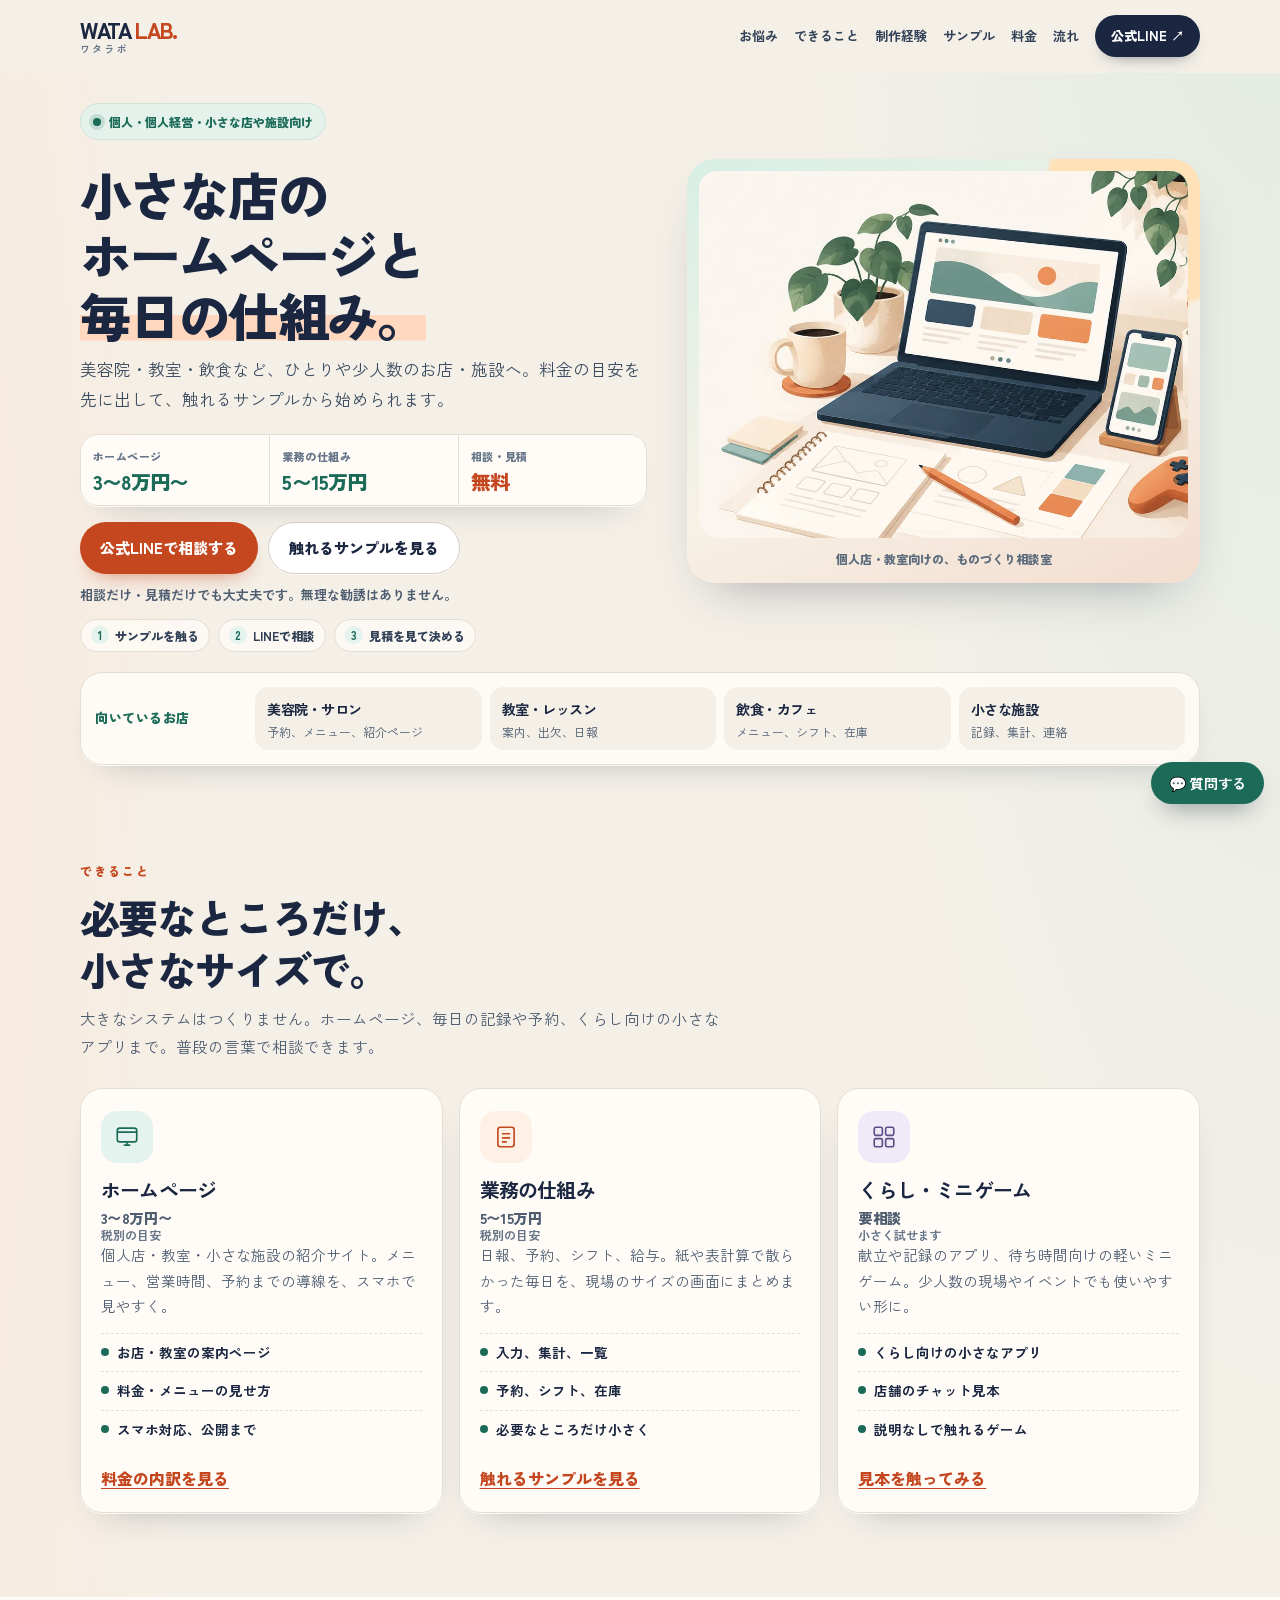
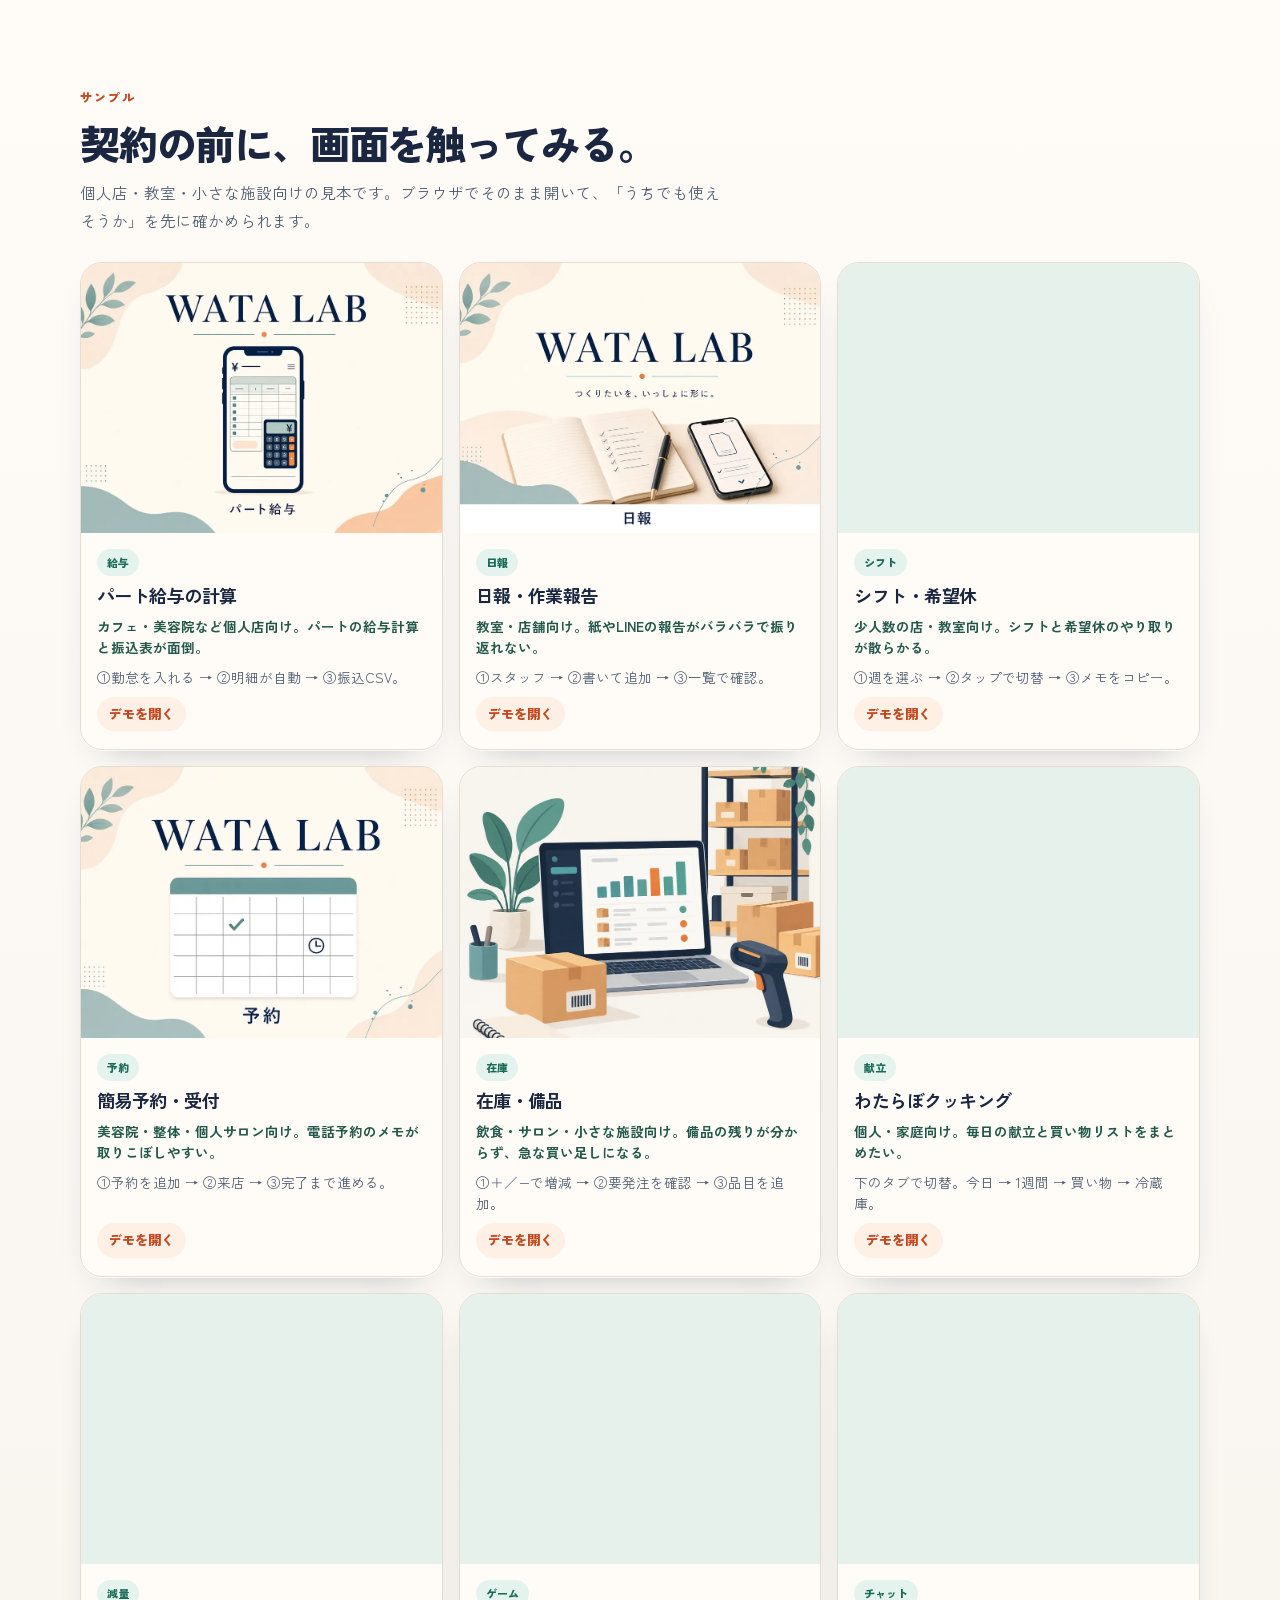
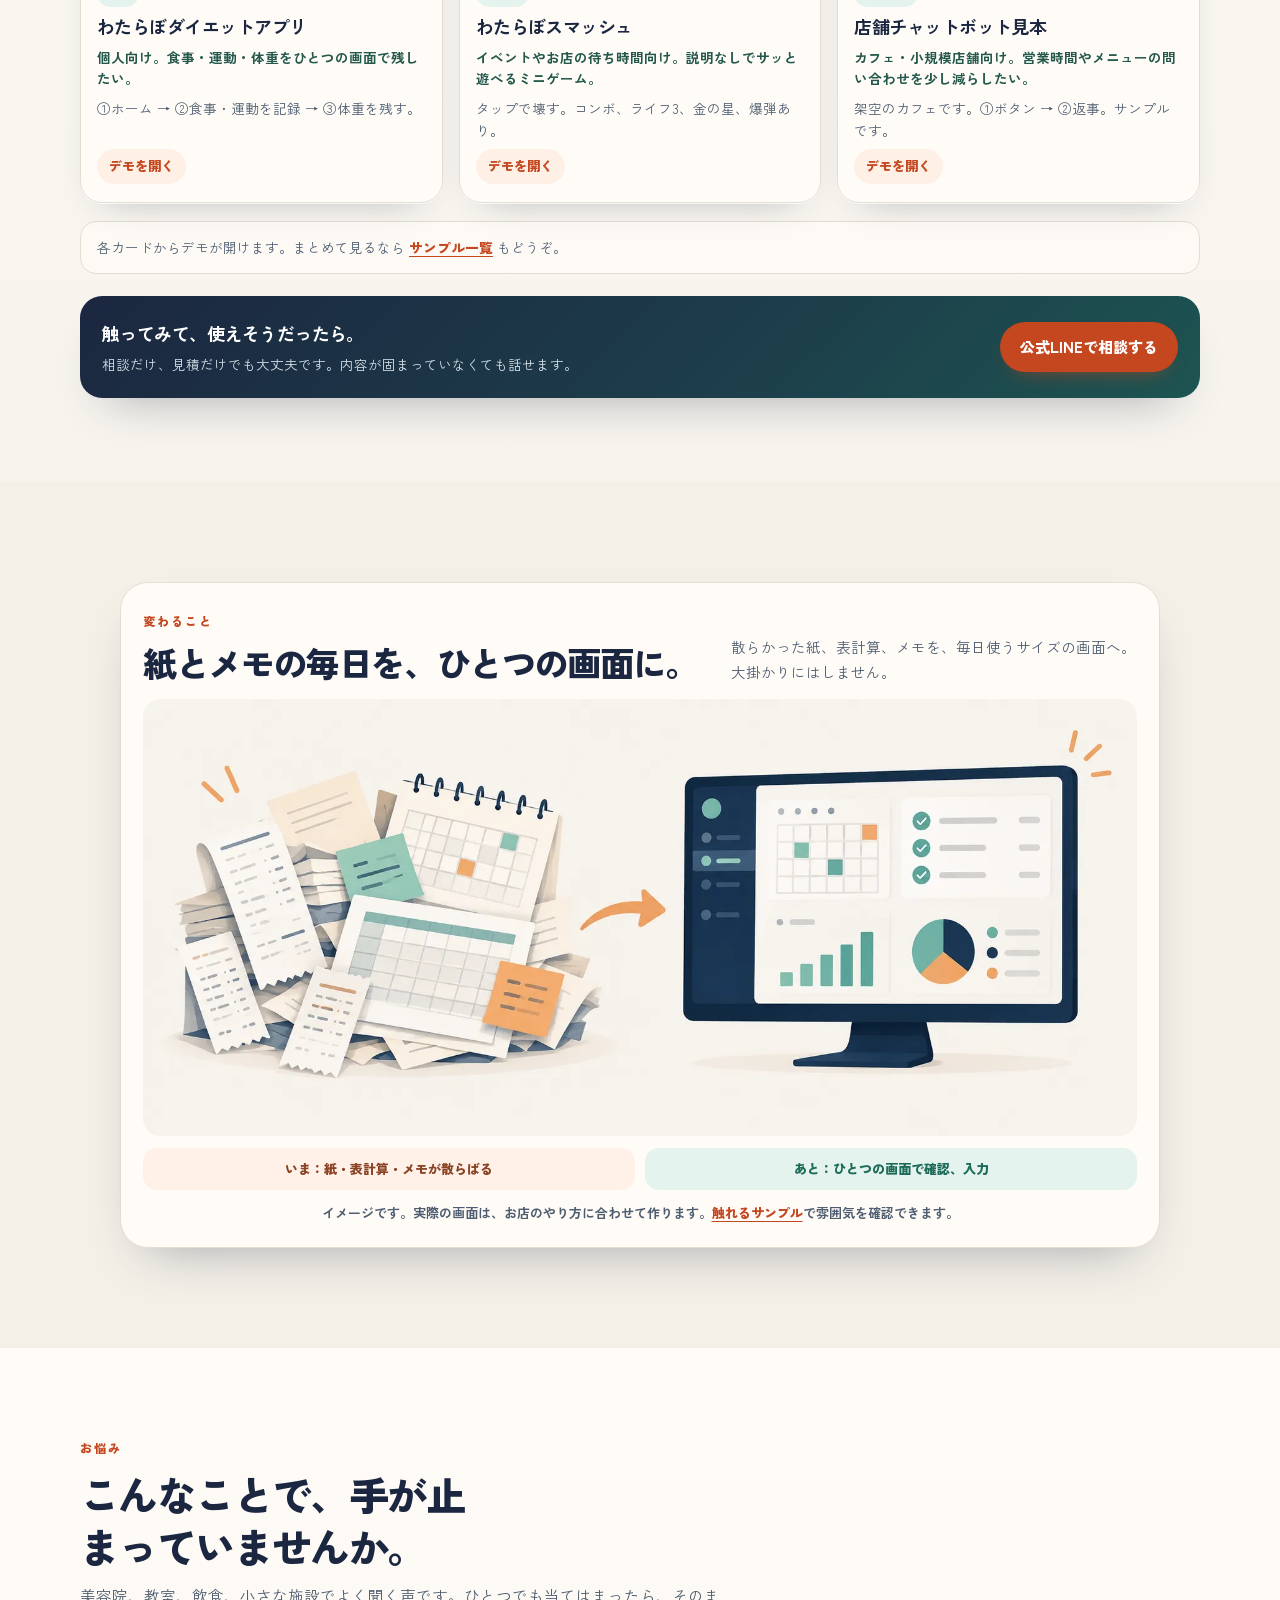
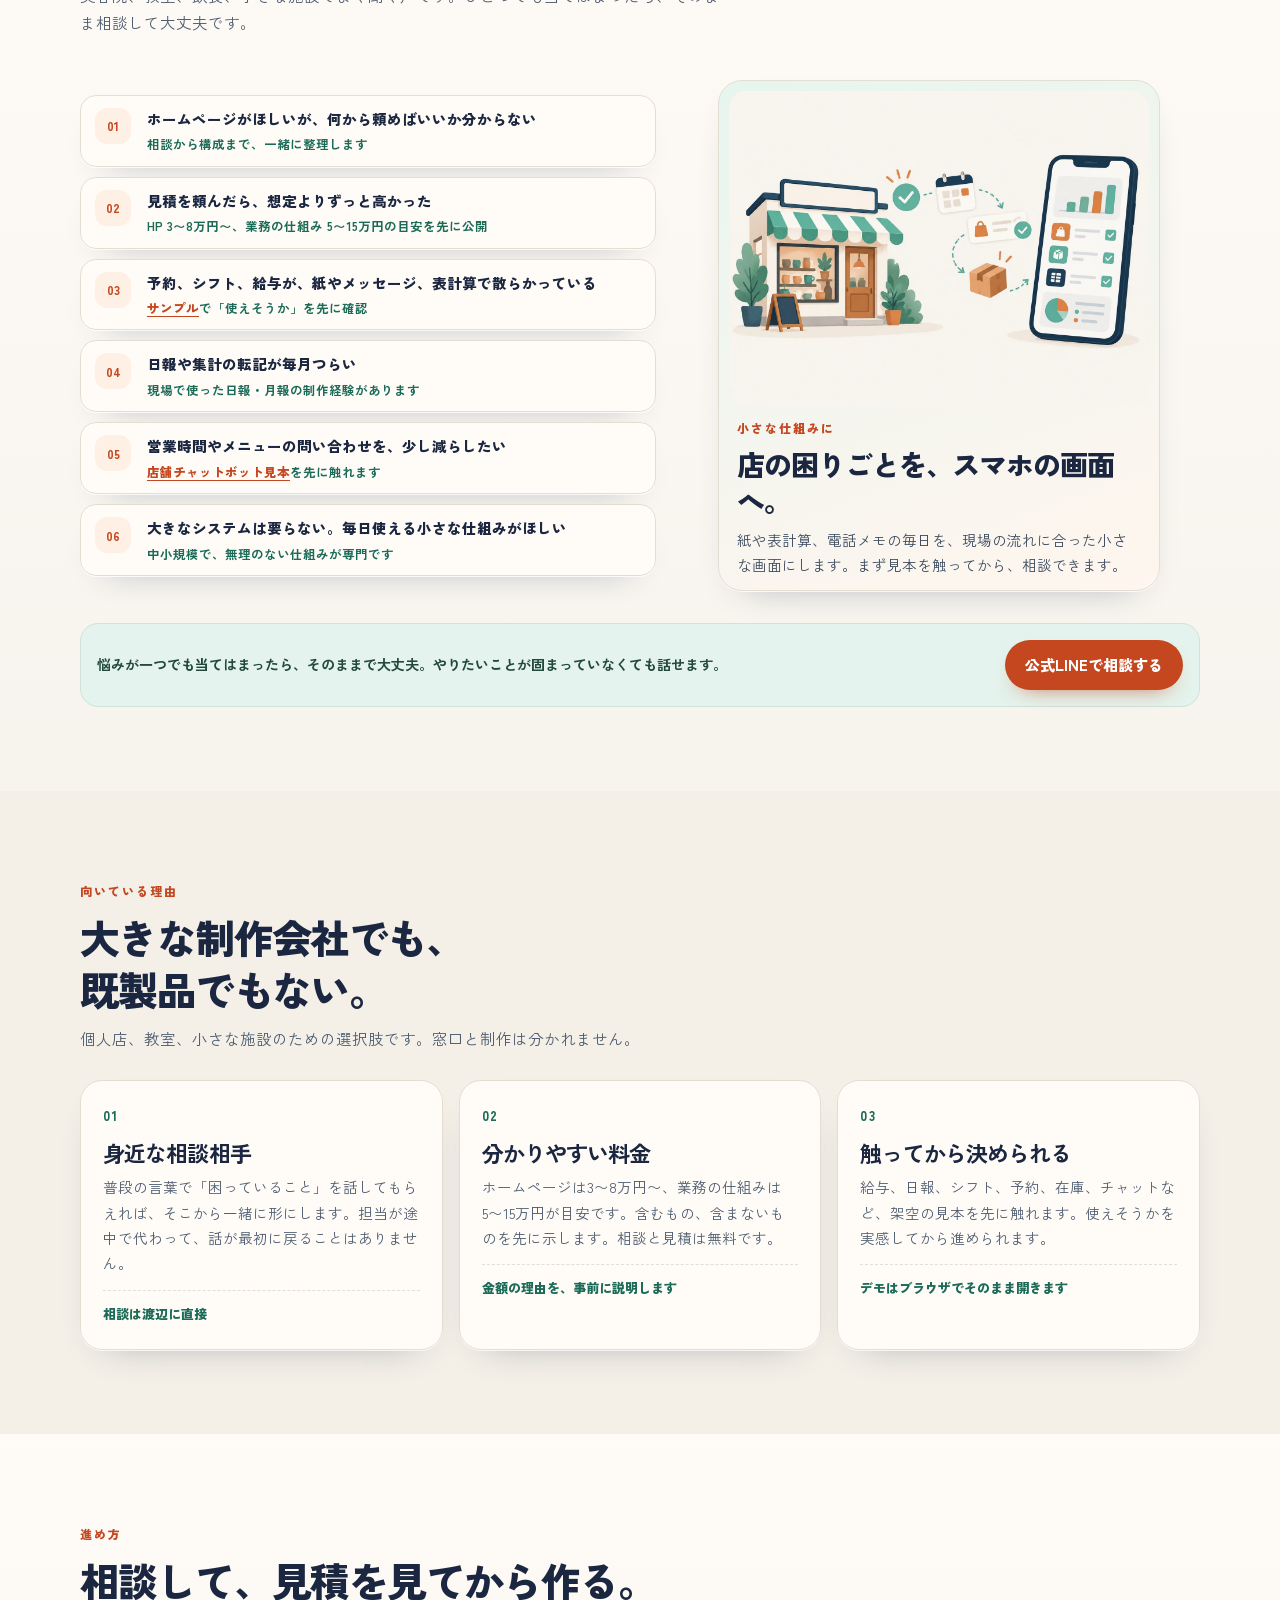
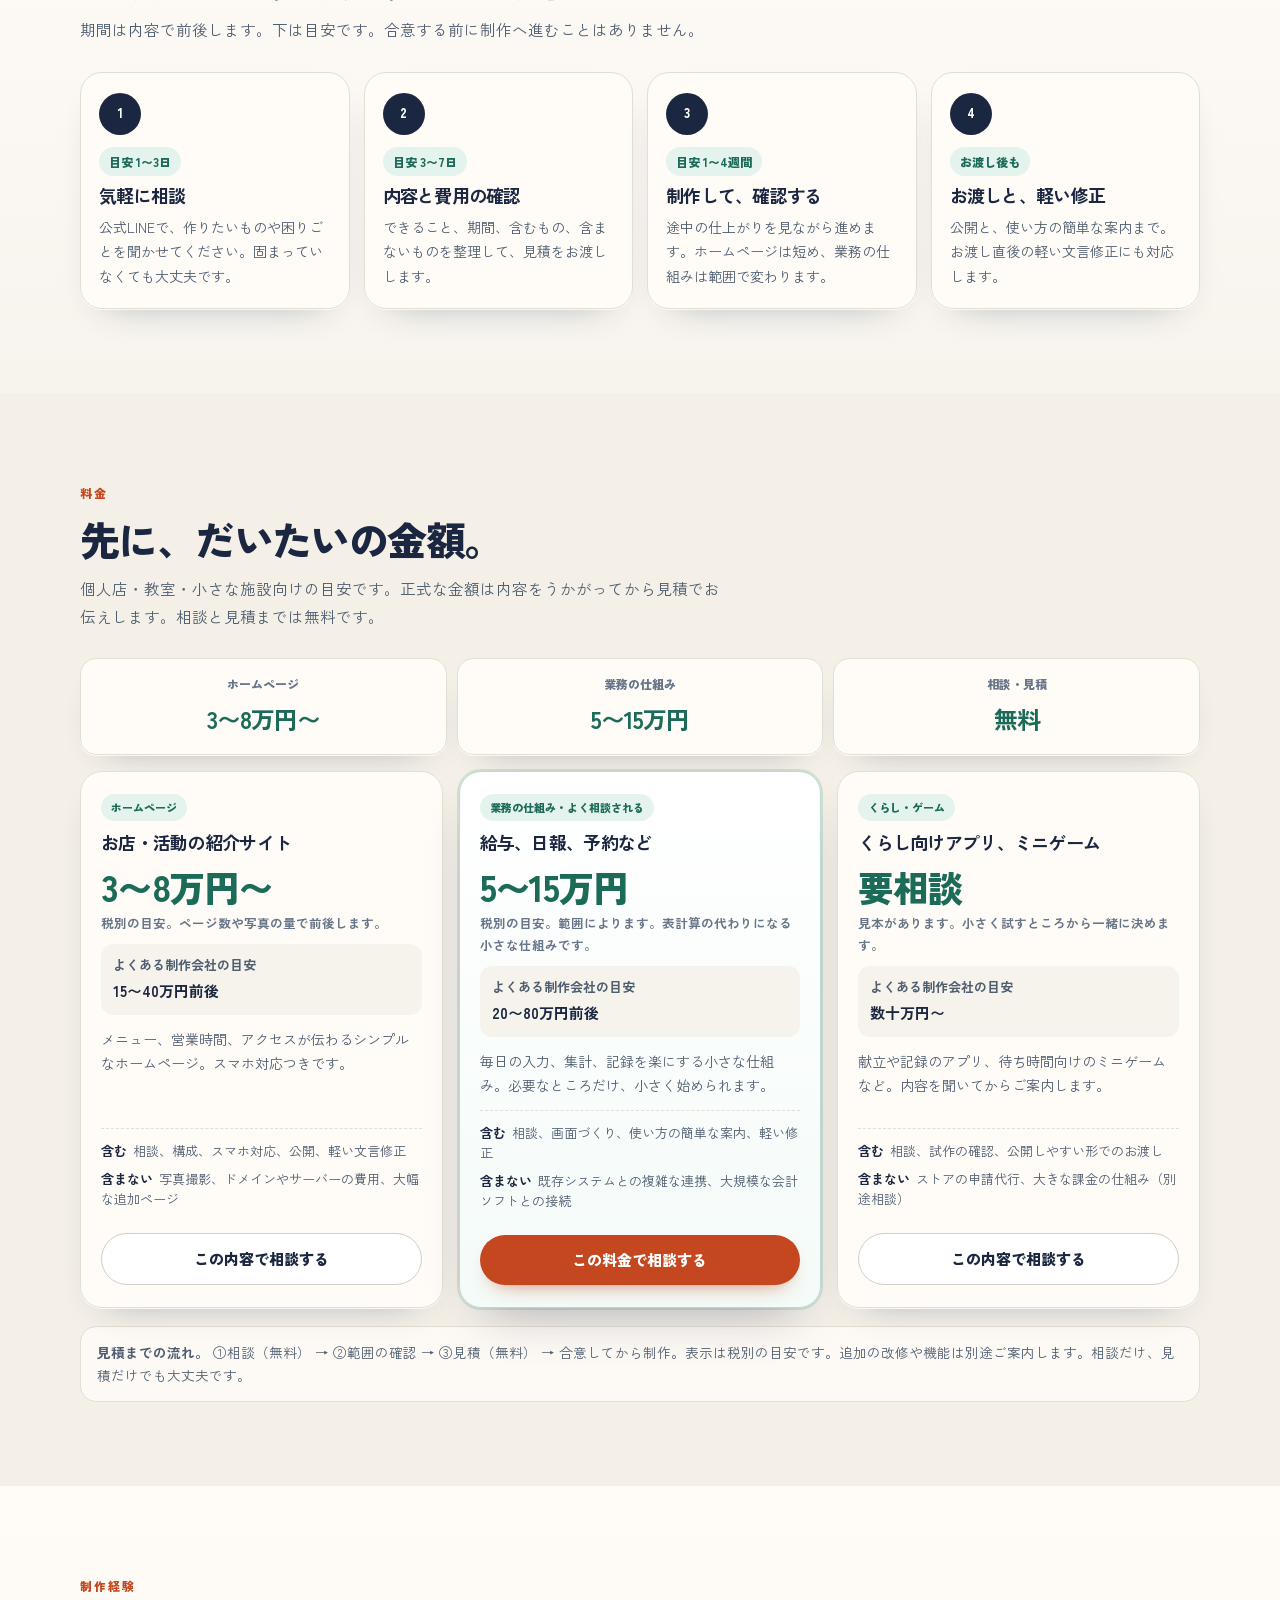
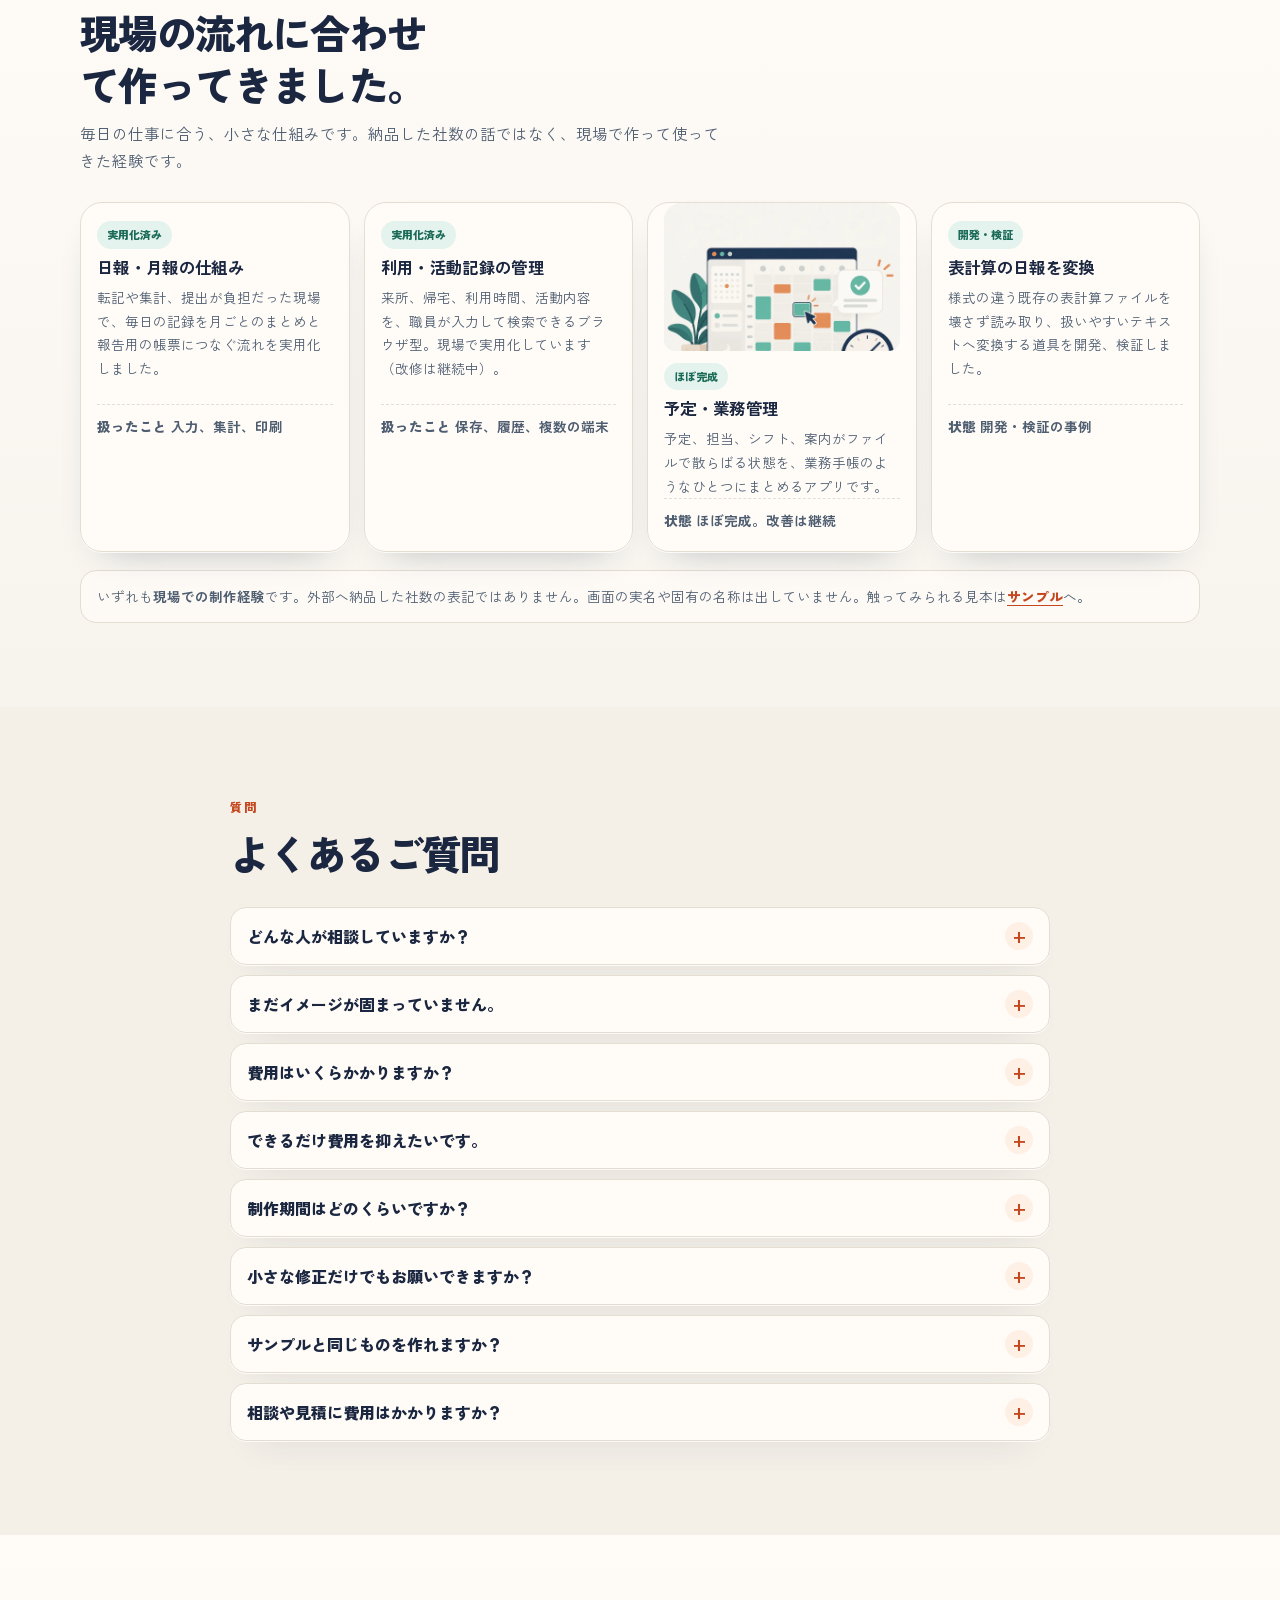
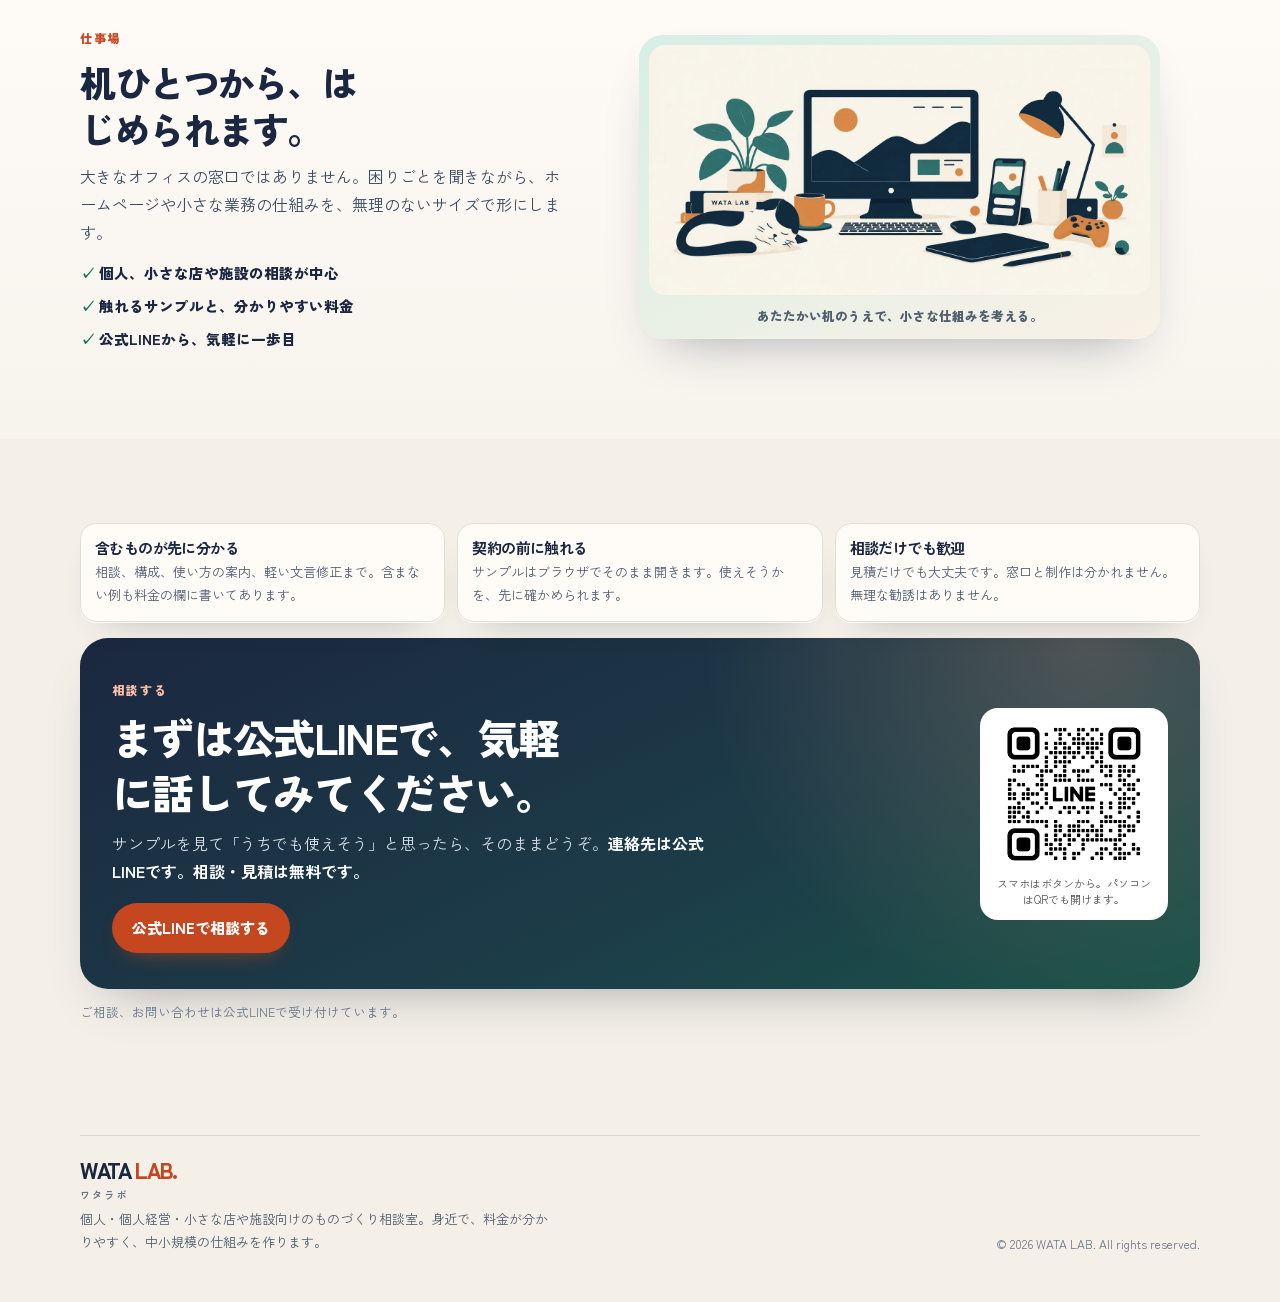
==== commit 5ca41aae: "Add FAQ chat widget to top and biz pages" ====
--- a/index.html
+++ b/index.html
@@ -1057,5 +1057,16 @@
 })();
 </script>
 <script src="assets/wl-linebar.js"></script>
+<script>
+window.WL_CHAT={hello:"こんにちは！WATA LABです。\n下のボタンか入力で、気になることを聞いてください。",
+fallback:"すみません、うまくお答えできませんでした。\n<a href='https://lin.ee/n3TOIyU' target='_blank' rel='noopener'>公式LINE</a> で気軽に聞いてください（相談・見積は無料です）。",
+items:[
+{label:"料金は？",keys:["料金","値段","いくら","費用","価格","円"],a:"目安（税別）です。\n・ホームページ：3〜8万円〜\n・業務の仕組み：5〜15万円\n・相談・見積：無料\n正式な金額は内容をうかがってから見積でお伝えします。"},
+{label:"何が作れる？",keys:["作れ","できる","何","サンプル","見本"],a:"お店のホームページや、予約・シフト・在庫・時給計算などの業務の仕組みを作ります。<a href=\"#demos\">サンプル</a>はこのページで触れます。"},
+{label:"相談は無料？",keys:["無料","相談","見積"],a:"はい、相談と見積は無料です。相談だけで終わっても大丈夫です。"},
+{label:"どう頼むの？",keys:["頼","依頼","流れ","申し込","連絡"],a:"①相談（無料）→②範囲の確認→③見積（無料）→合意してから制作、の流れです。まずは<a href='https://lin.ee/n3TOIyU' target='_blank' rel='noopener'>公式LINE</a> からどうぞ。"},
+{label:"LINEで相談",keys:["LINE","ライン"],a:"こちらからどうぞ👉 <a href='https://lin.ee/n3TOIyU' target='_blank' rel='noopener'>公式LINE</a>"}]};
+</script>
+<script src="assets/wl-chat.js"></script>
 </body>
 </html>
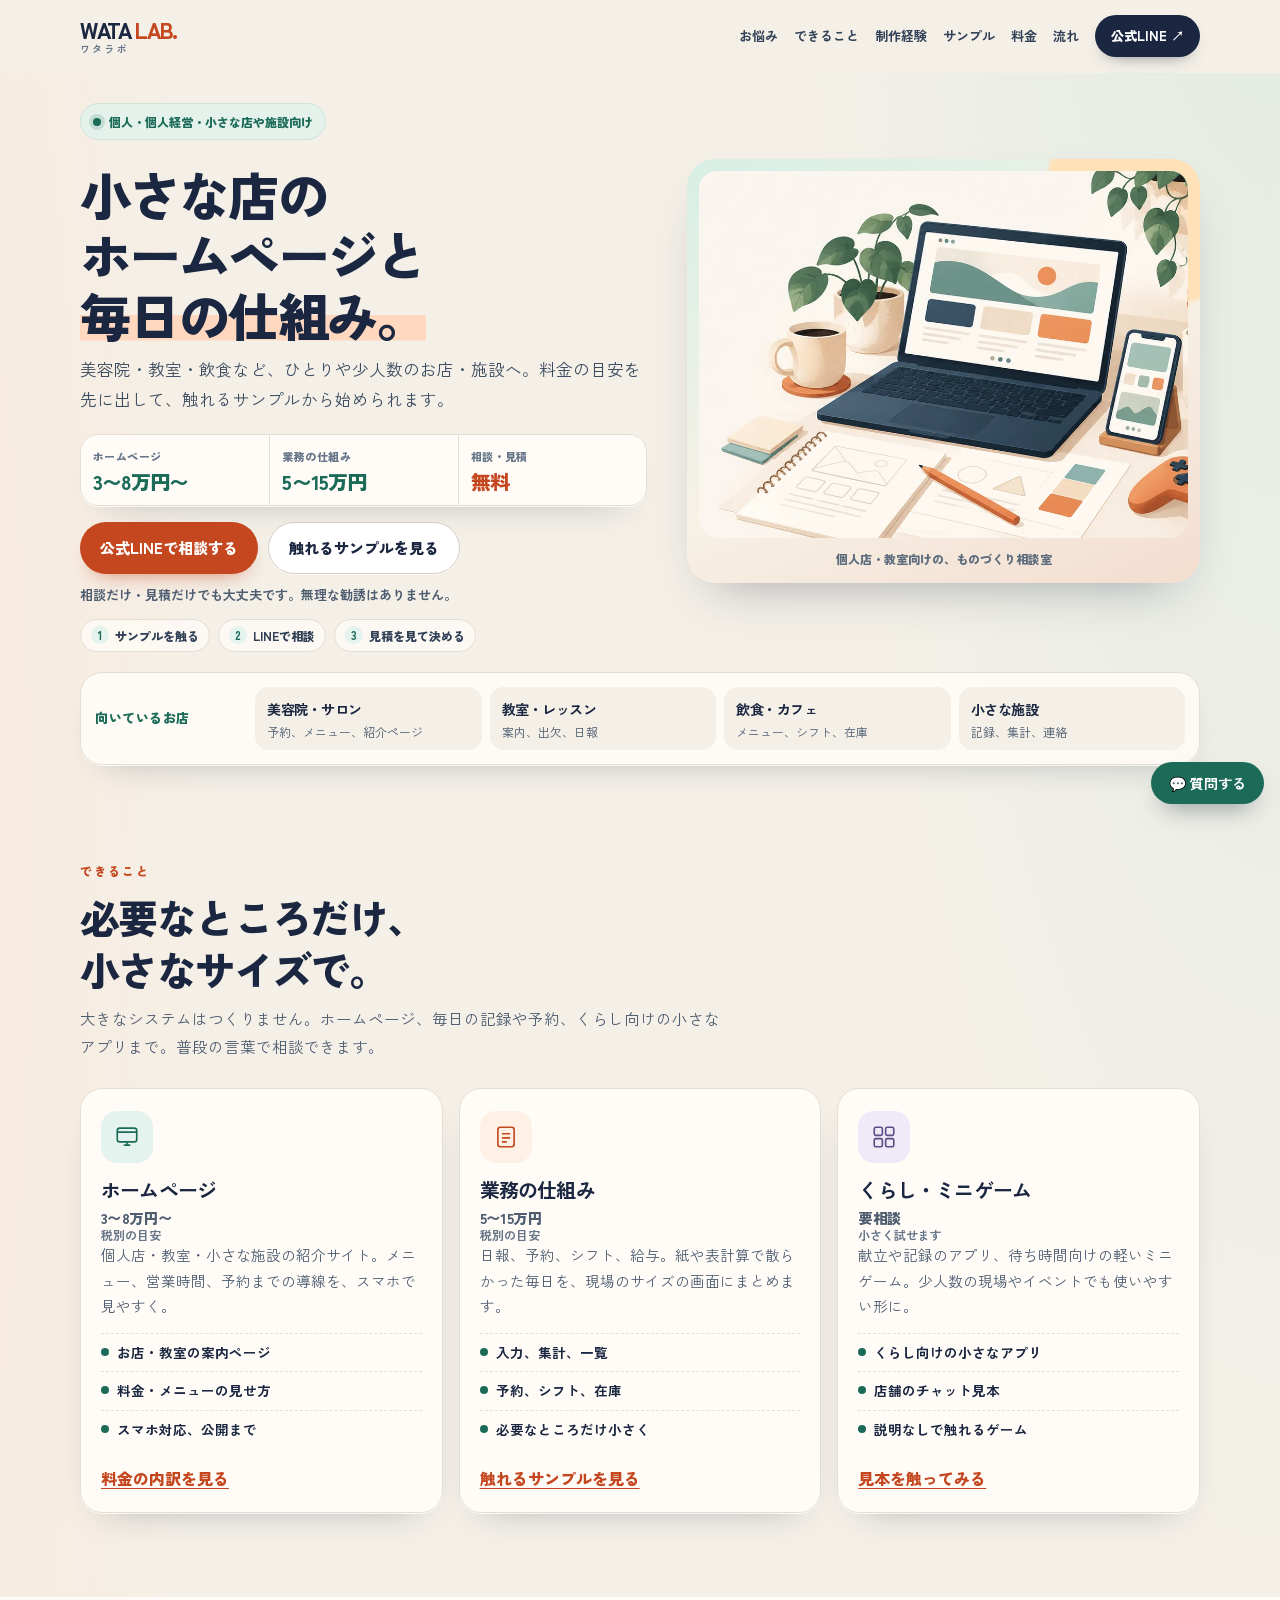
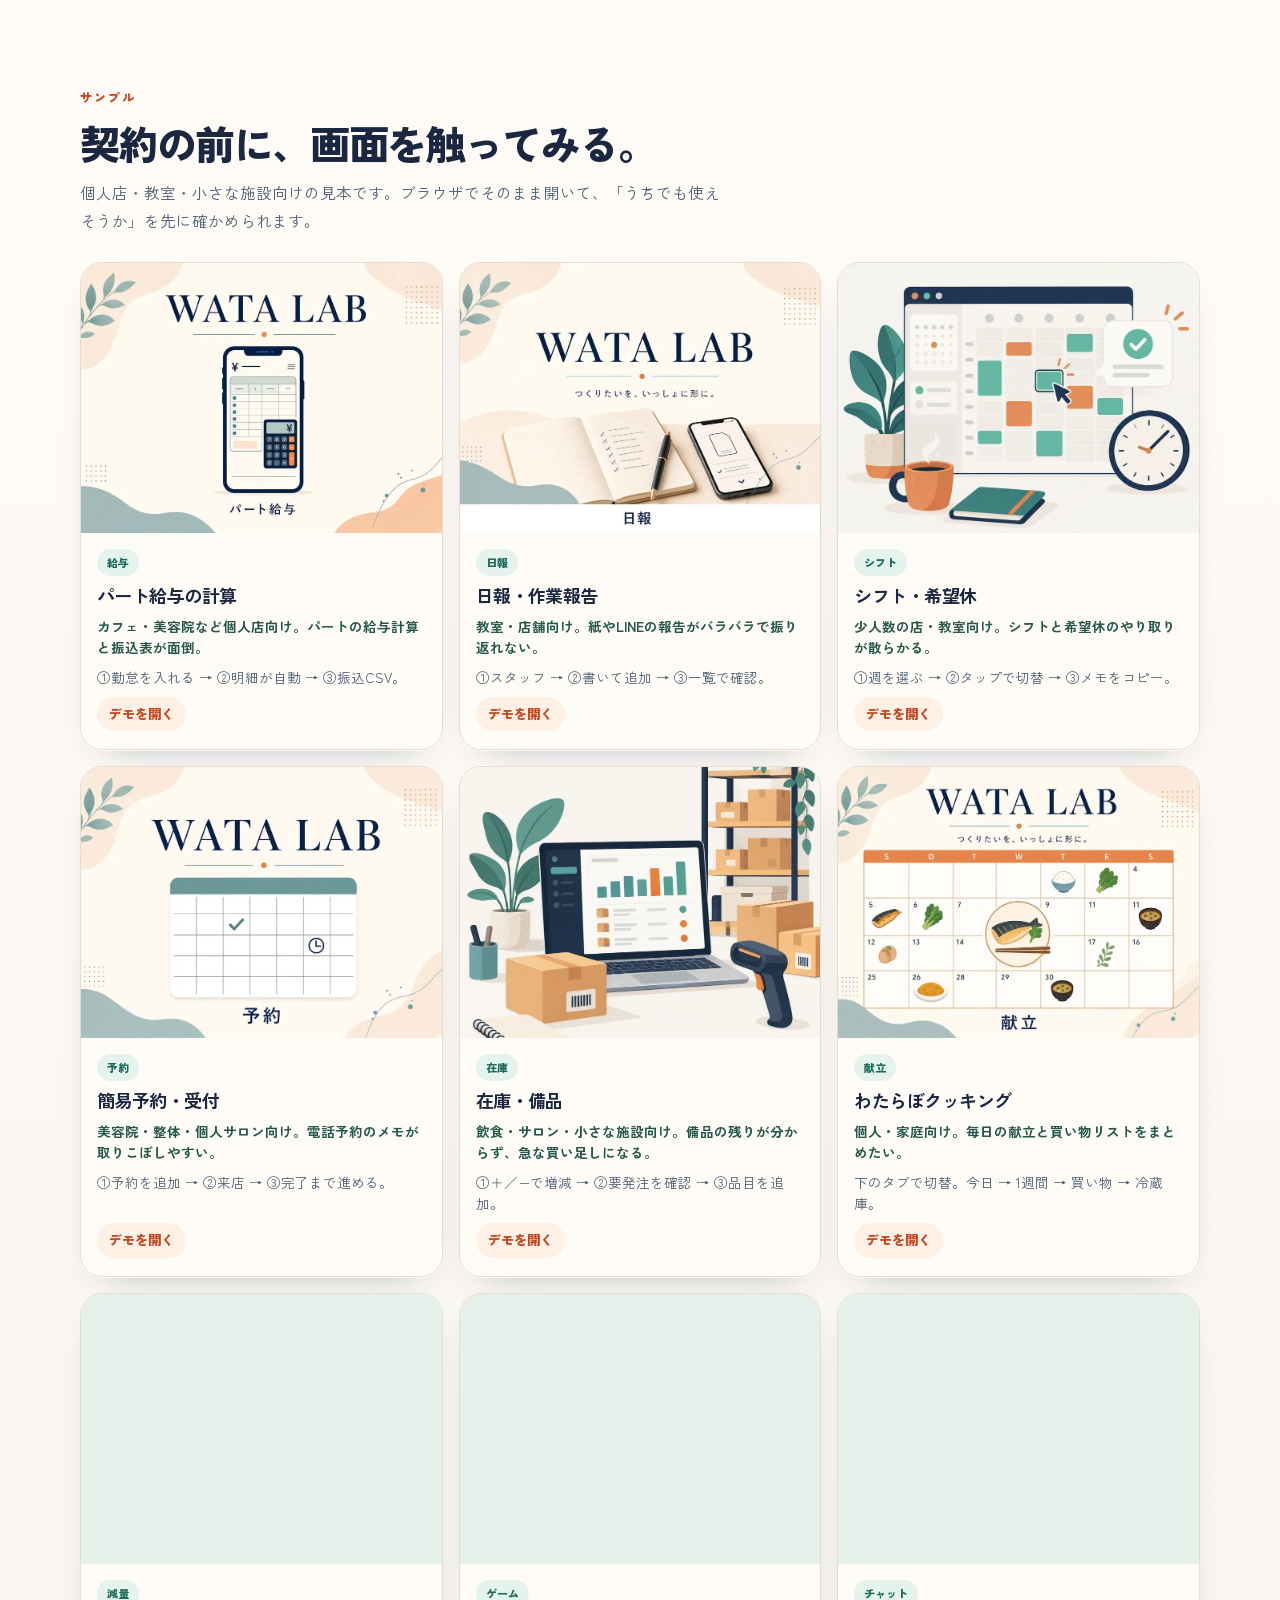
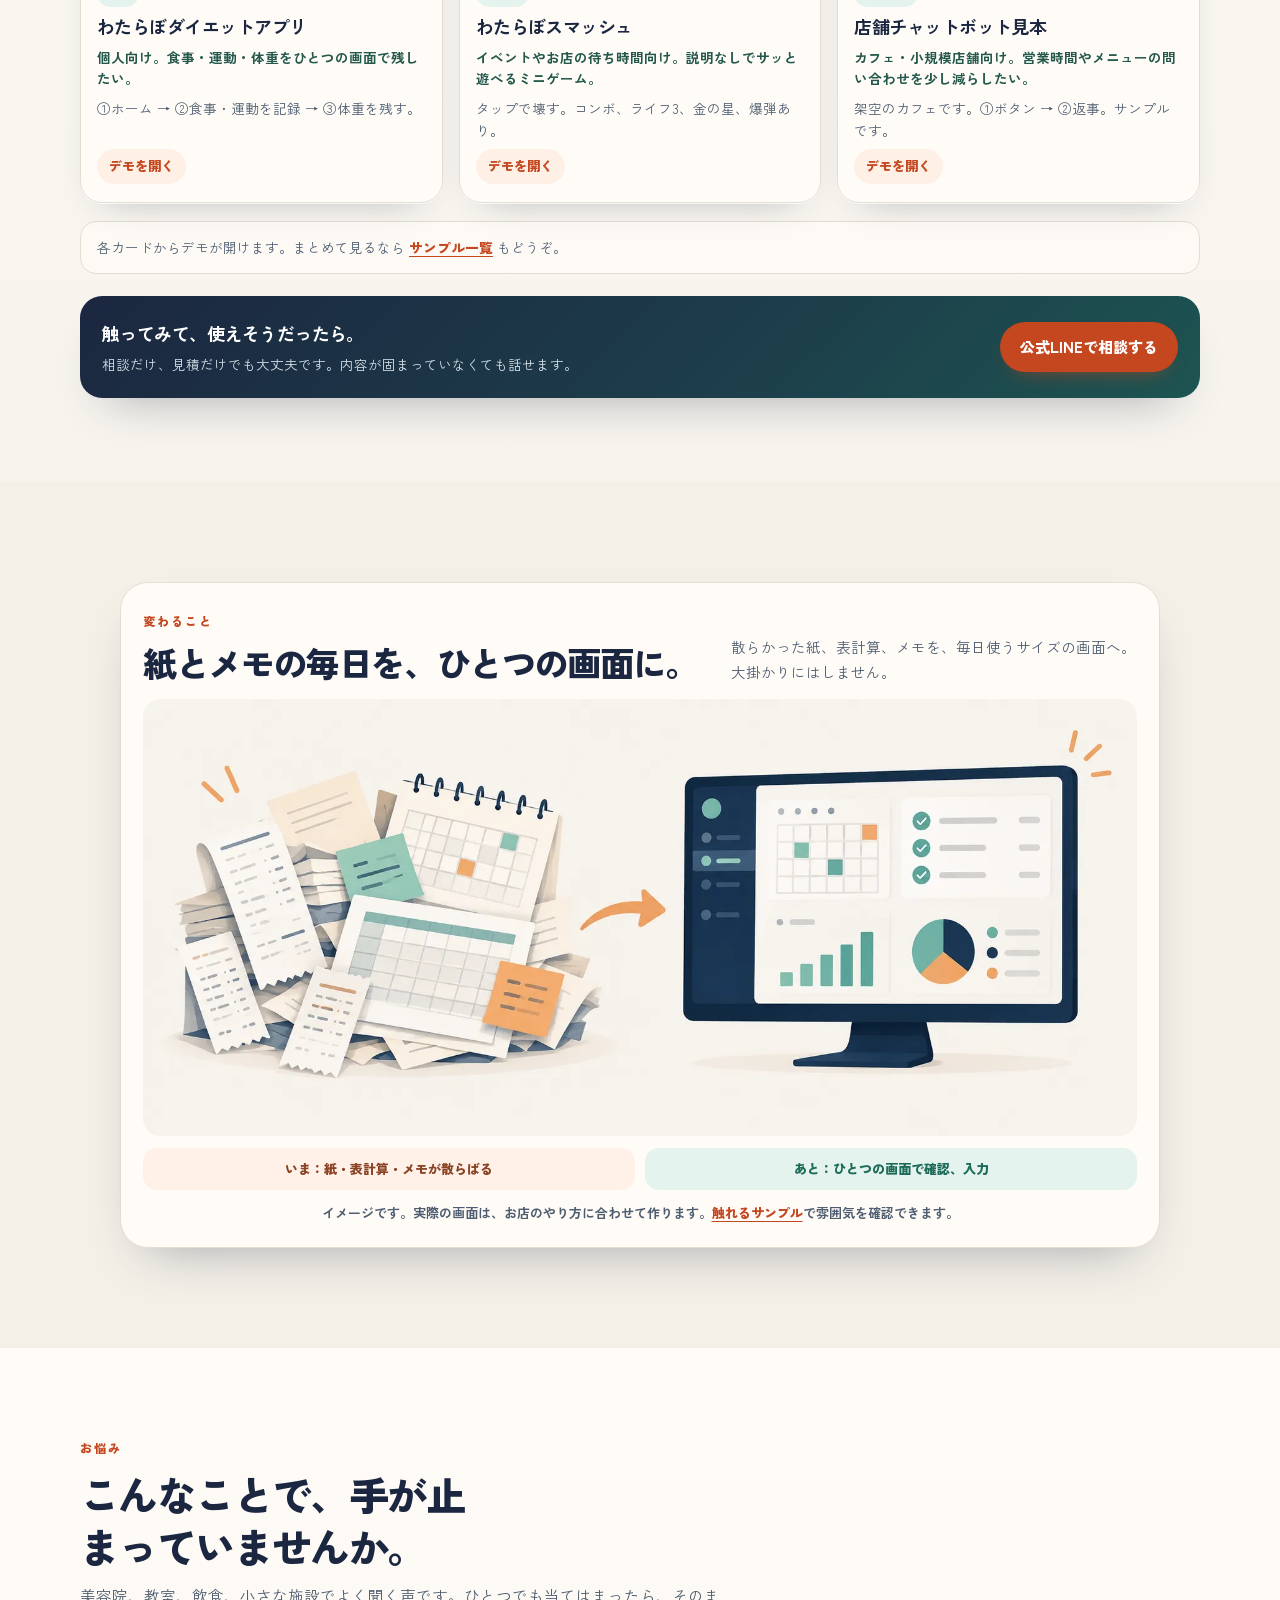
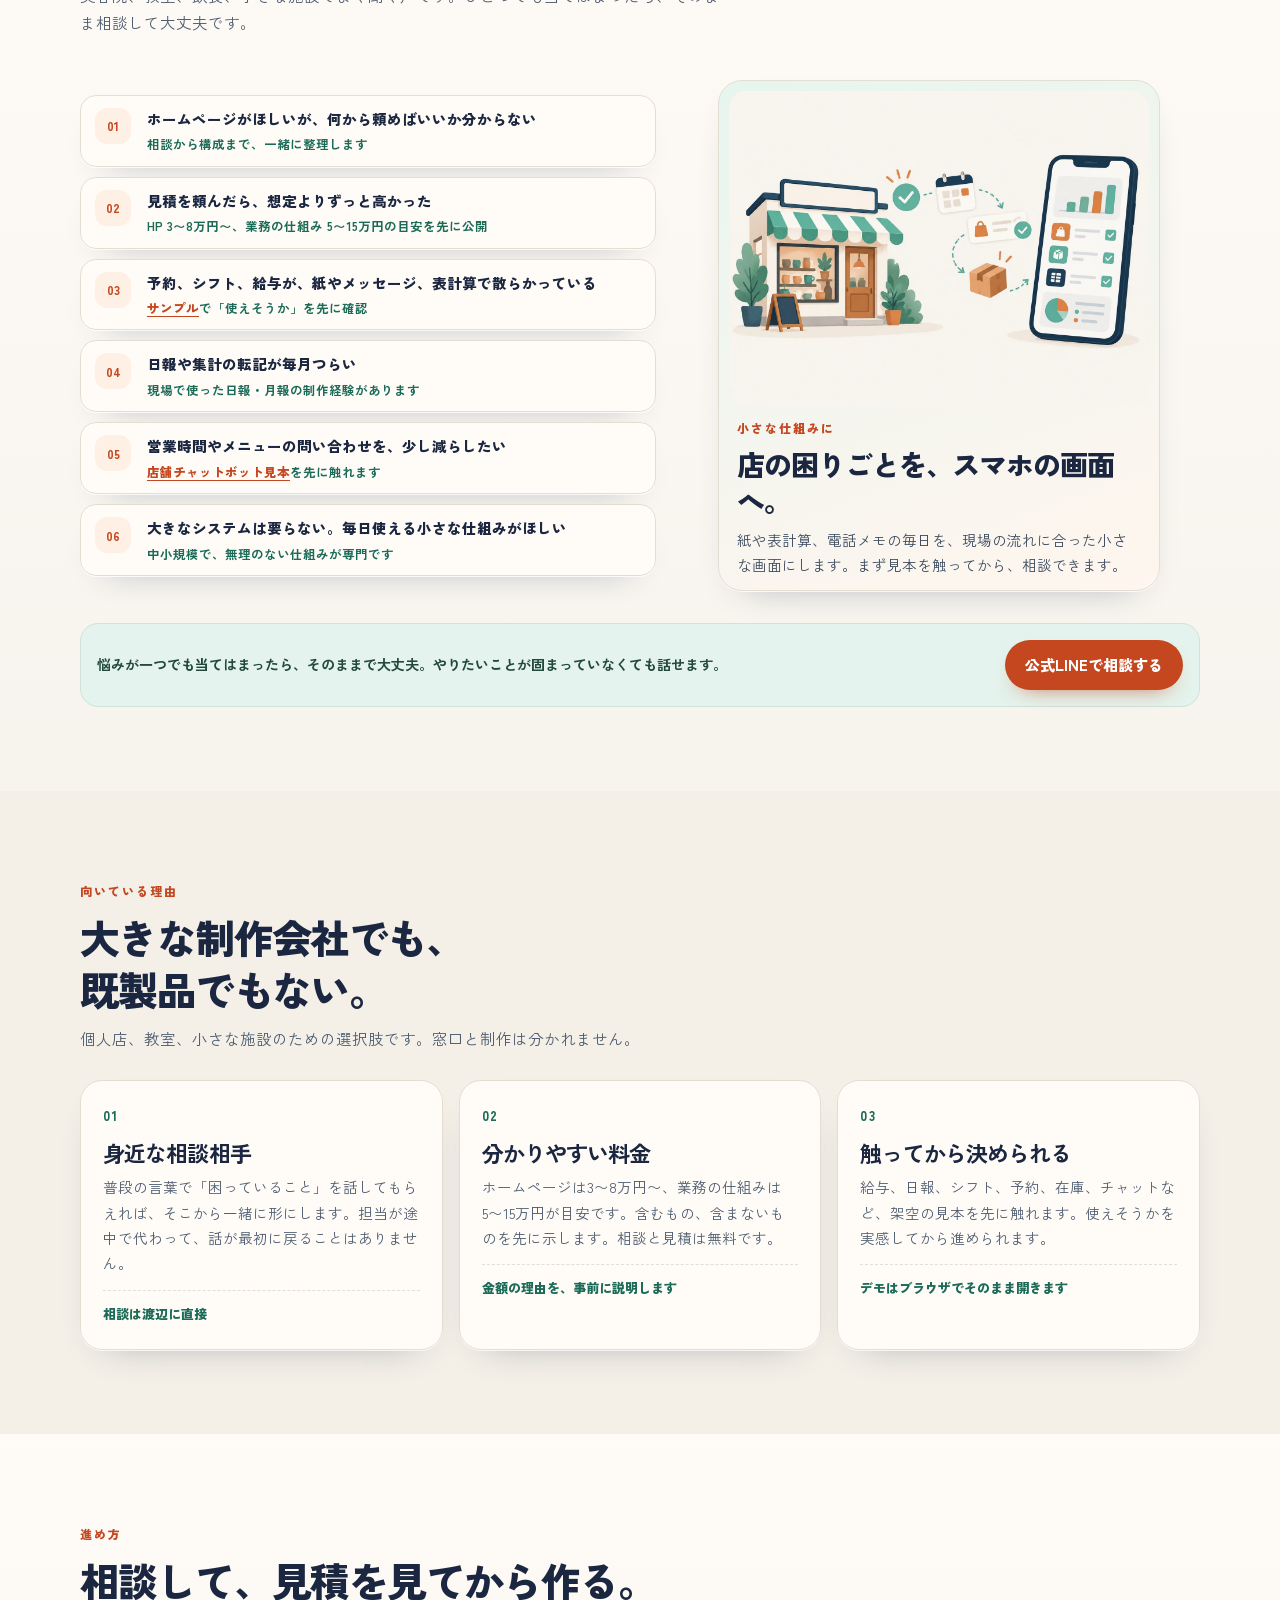
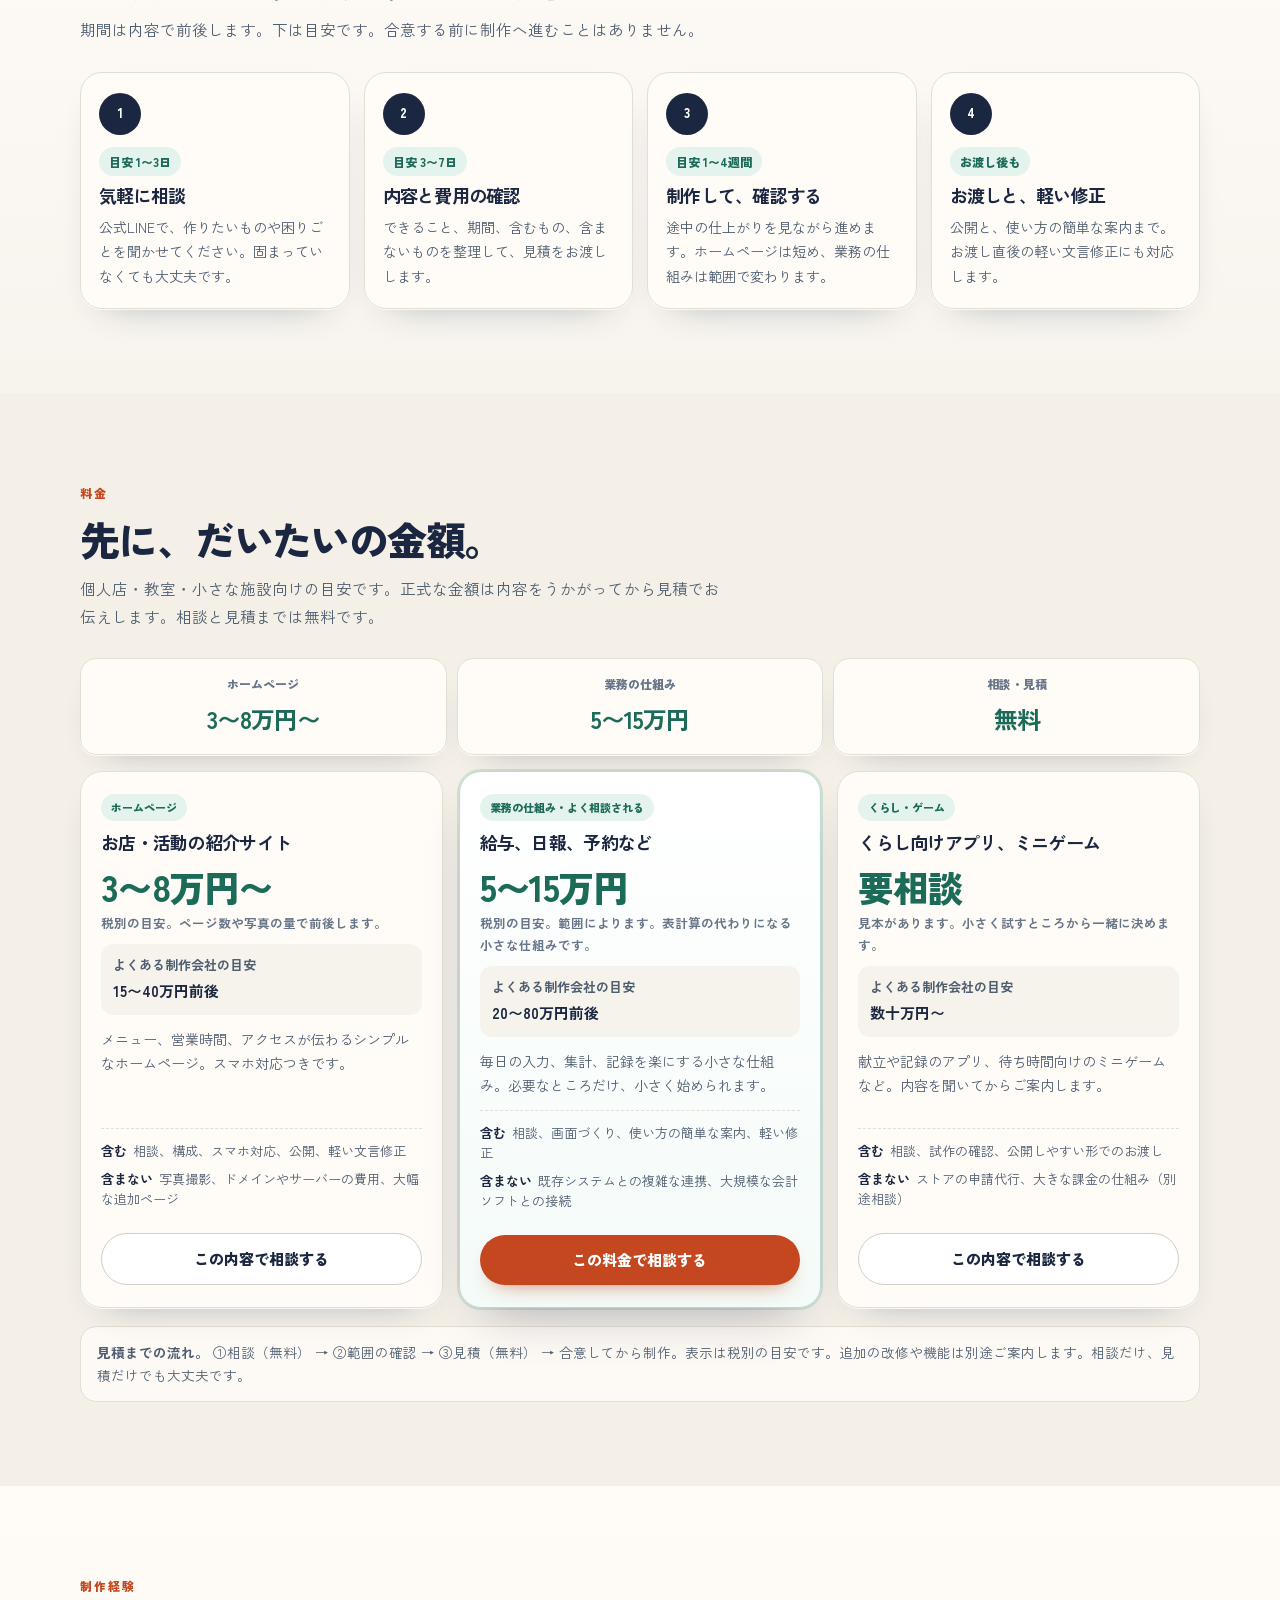
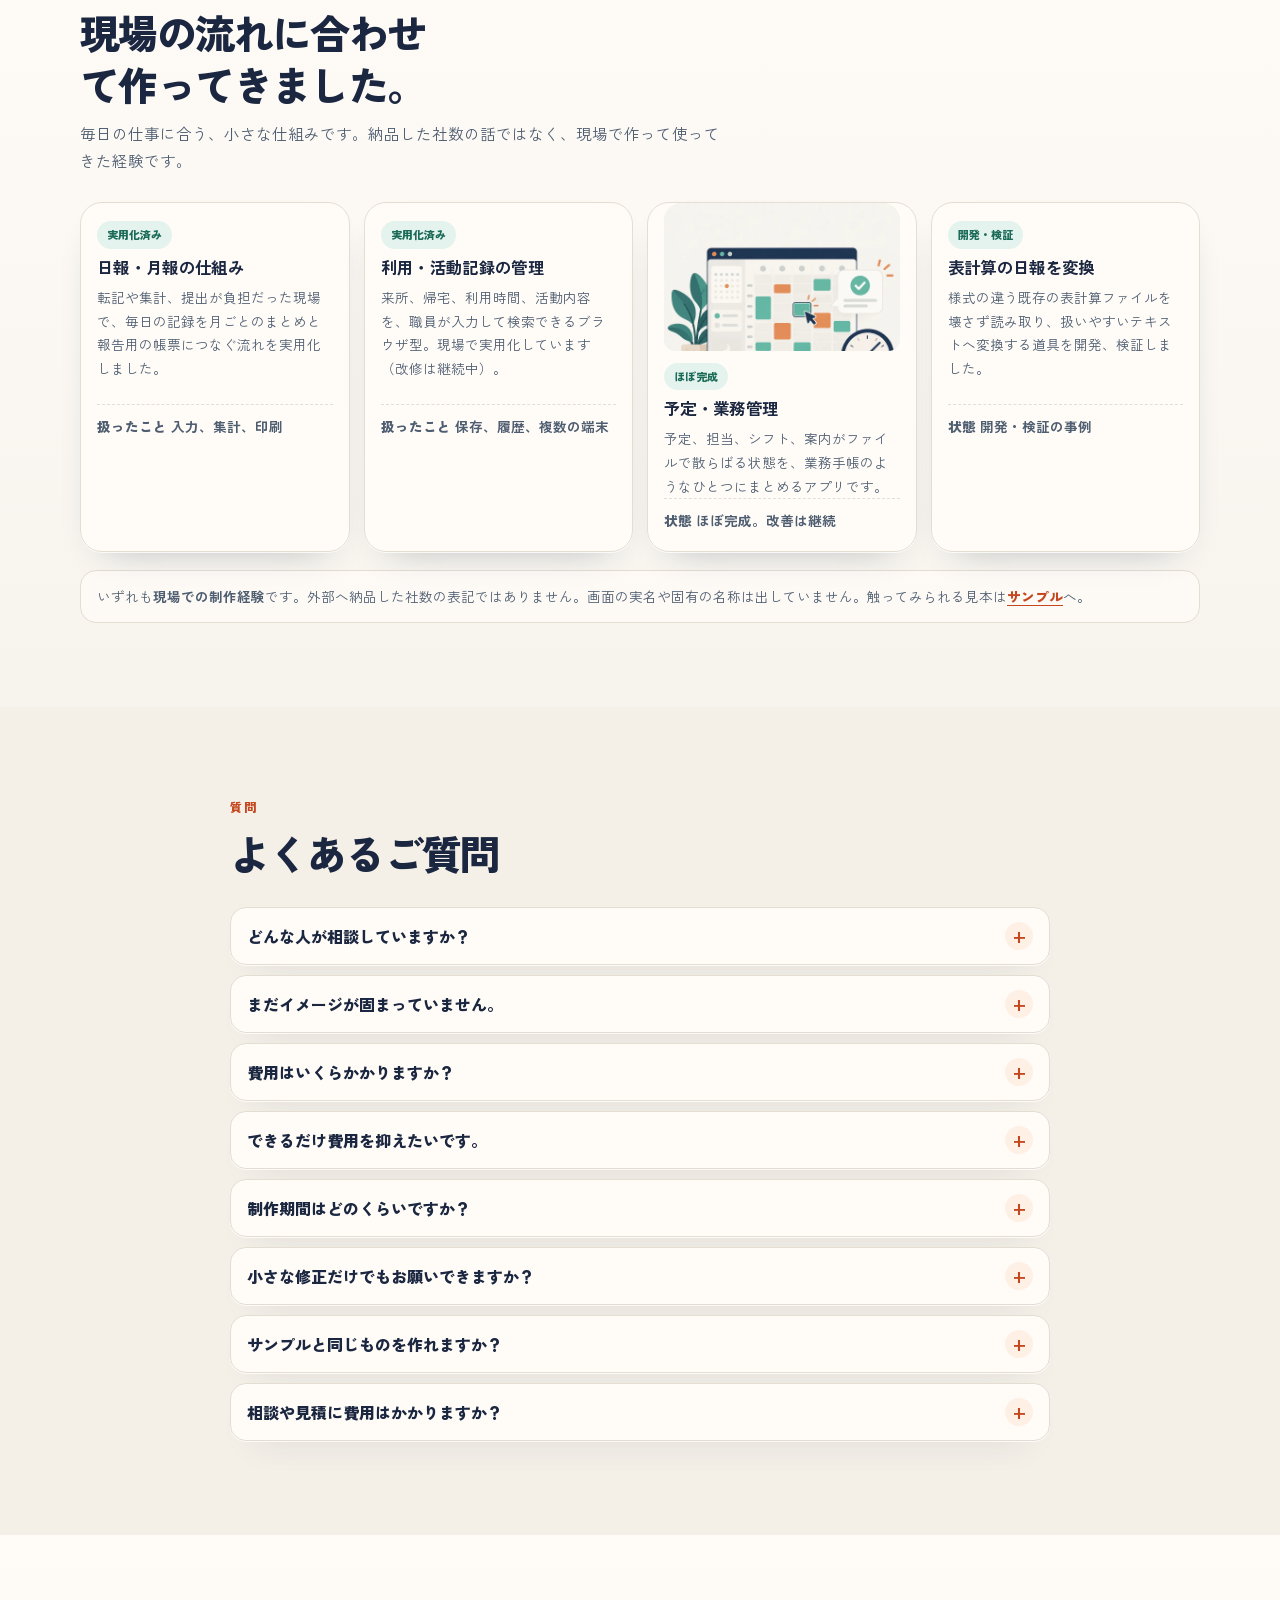
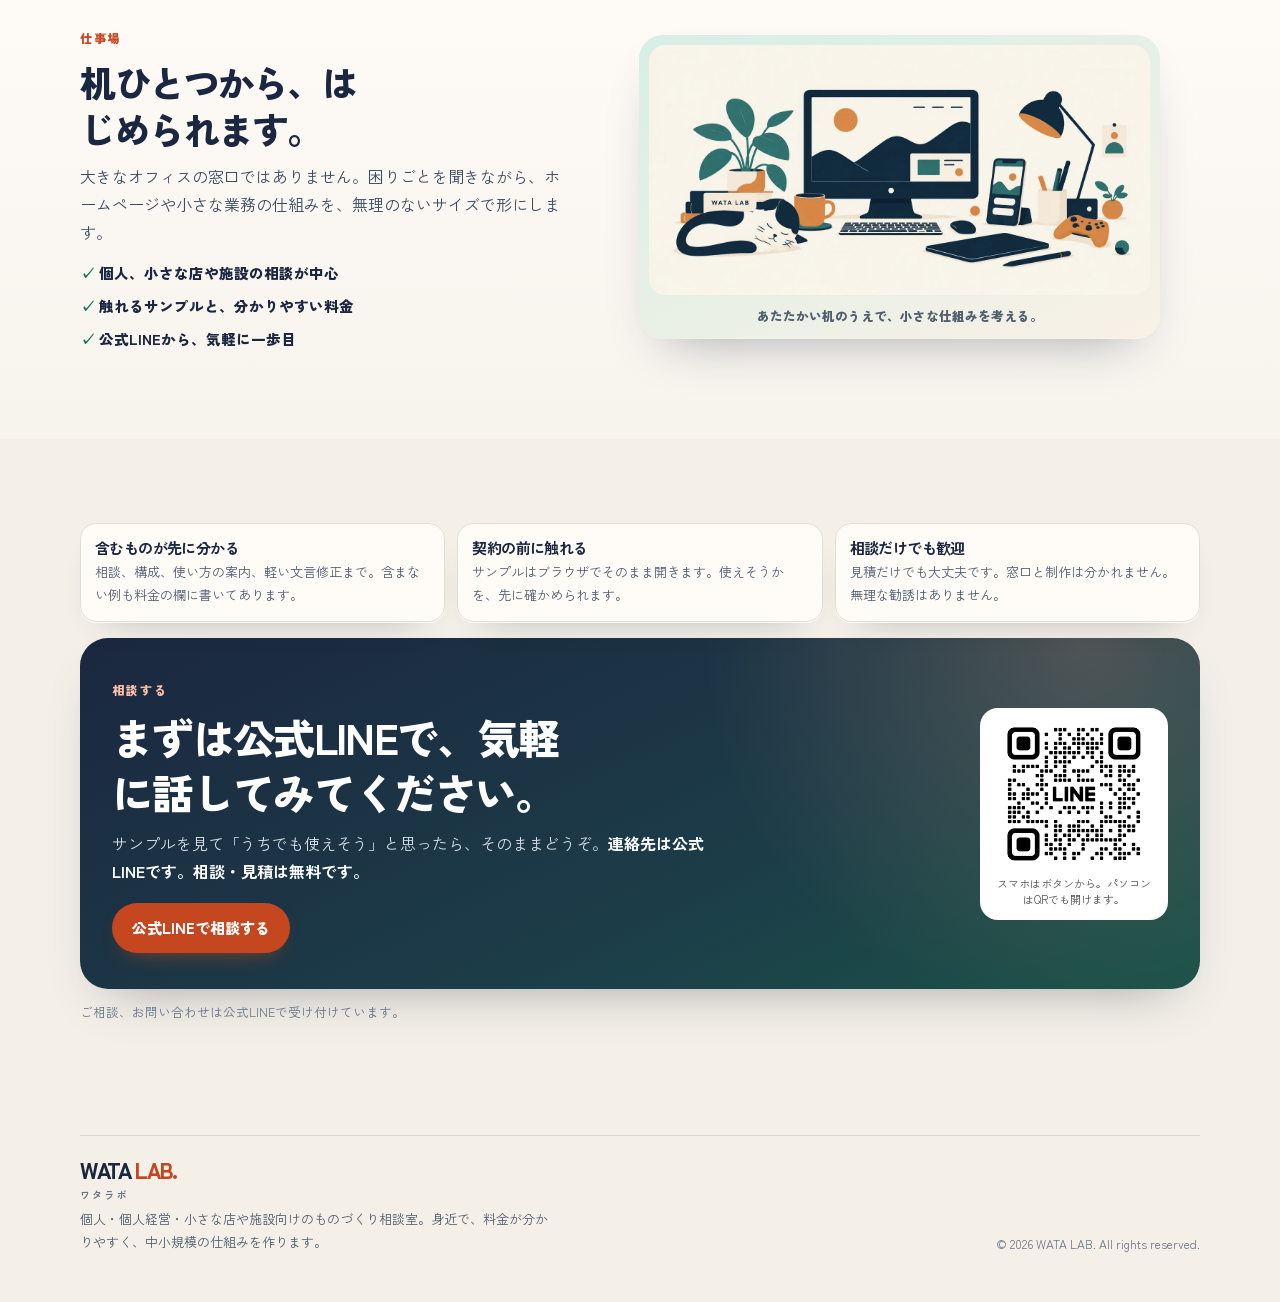
==== commit c2cb6294: "Fix LINE bar flicker; make chat LINE chip/buttons real links" ====
--- a/index.html
+++ b/index.html
@@ -1017,6 +1017,7 @@
       if(r.width < 8 || r.height < 8) return false;
       return r.bottom > bandTop && r.top < vh - 2;
     }
+    if(false){
     var hero = document.querySelector(".hero");
     if(hitsBar(hero)) near = true;
     if(!near && contact && hitsBar(contact)) near = true;
@@ -1027,7 +1028,8 @@
         if(hitsBar(nodes[i])){ near = true; break; }
       }
     }
-    cta.classList.toggle("hide", near);
+    }
+    cta.classList.remove("hide"); /* show/hide handled by assets/wl-linebar.js */
 
     var y = window.scrollY + 96;
     var current = null;
@@ -1065,7 +1067,7 @@
 {label:"何が作れる？",keys:["作れ","できる","何","サンプル","見本"],a:"お店のホームページや、予約・シフト・在庫・時給計算などの業務の仕組みを作ります。<a href=\"#demos\">サンプル</a>はこのページで触れます。"},
 {label:"相談は無料？",keys:["無料","相談","見積"],a:"はい、相談と見積は無料です。相談だけで終わっても大丈夫です。"},
 {label:"どう頼むの？",keys:["頼","依頼","流れ","申し込","連絡"],a:"①相談（無料）→②範囲の確認→③見積（無料）→合意してから制作、の流れです。まずは<a href='https://lin.ee/n3TOIyU' target='_blank' rel='noopener'>公式LINE</a> からどうぞ。"},
-{label:"LINEで相談",keys:["LINE","ライン"],a:"こちらからどうぞ👉 <a href='https://lin.ee/n3TOIyU' target='_blank' rel='noopener'>公式LINE</a>"}]};
+{label:"LINEで相談",href:"https://lin.ee/n3TOIyU",keys:["LINE","ライン"],a:"こちらからどうぞ👉 <a href='https://lin.ee/n3TOIyU' target='_blank' rel='noopener'>公式LINE</a>"}]};
 </script>
 <script src="assets/wl-chat.js"></script>
 </body>
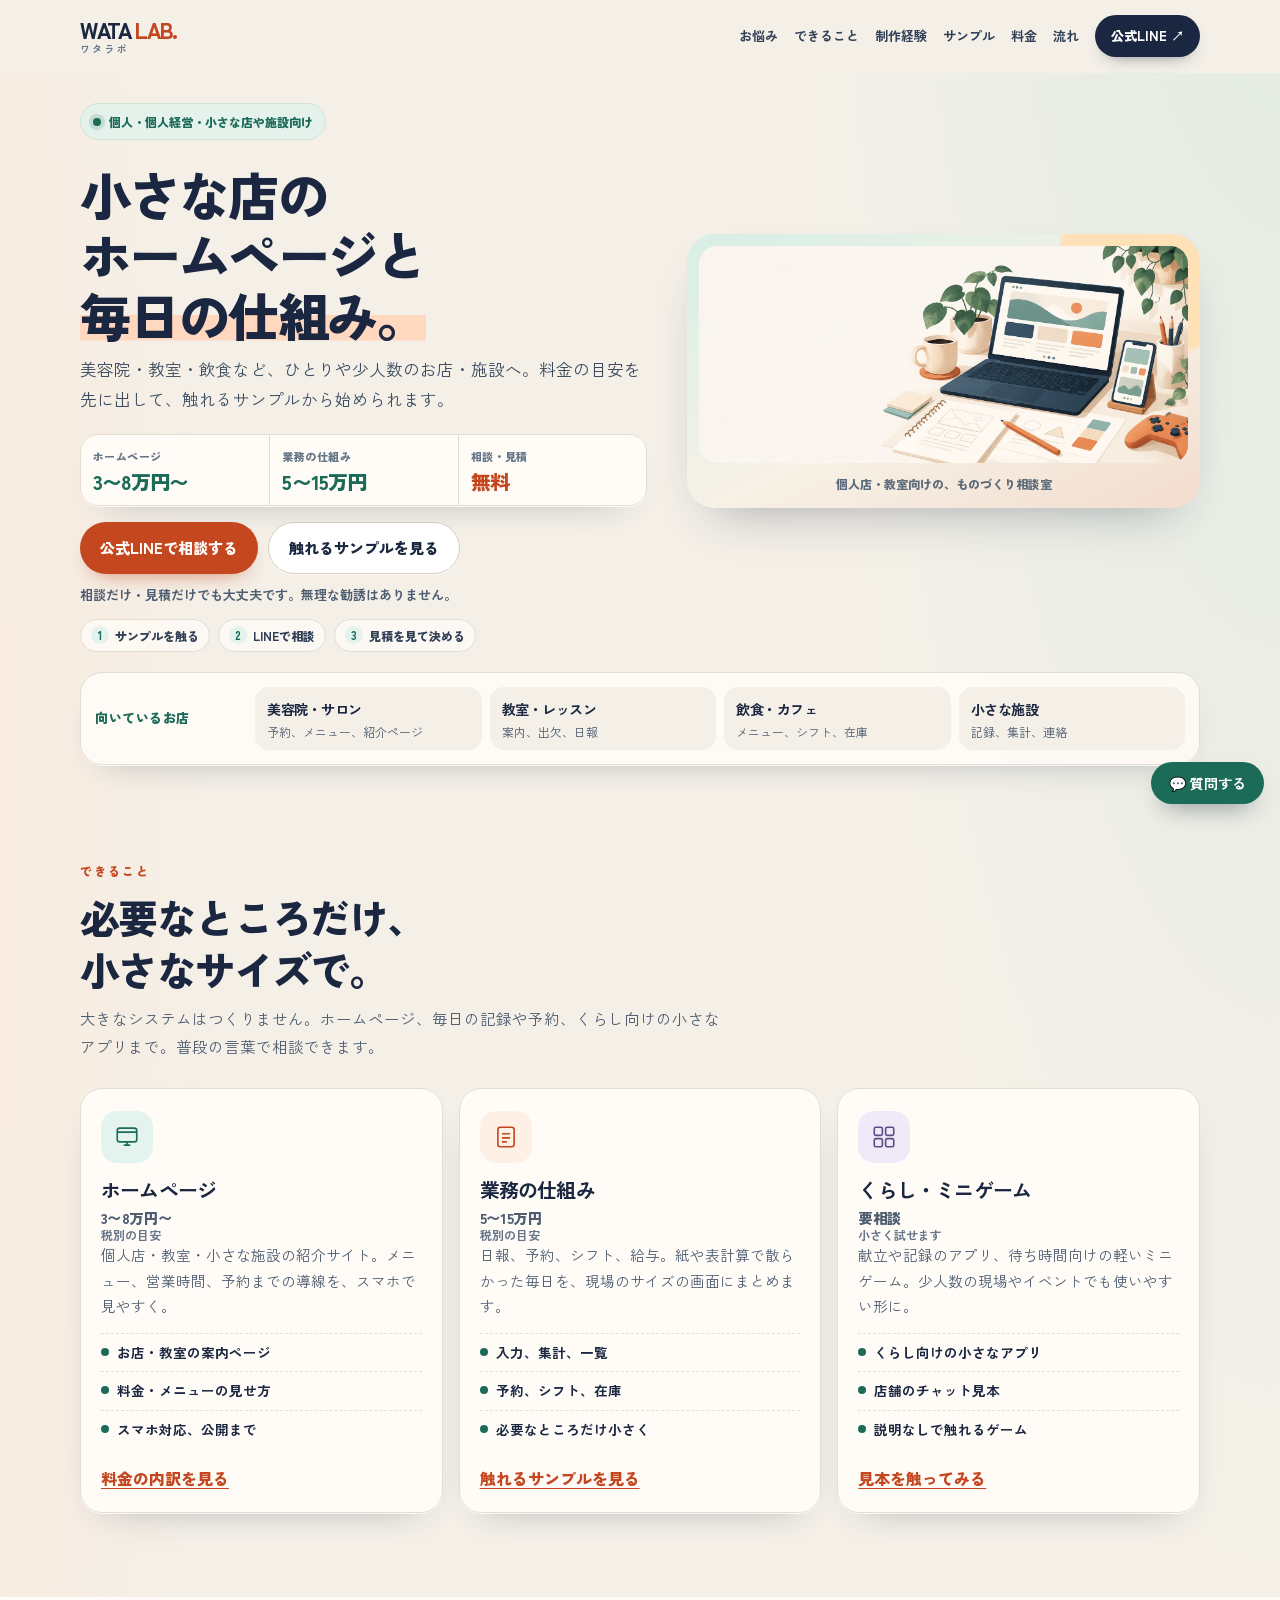
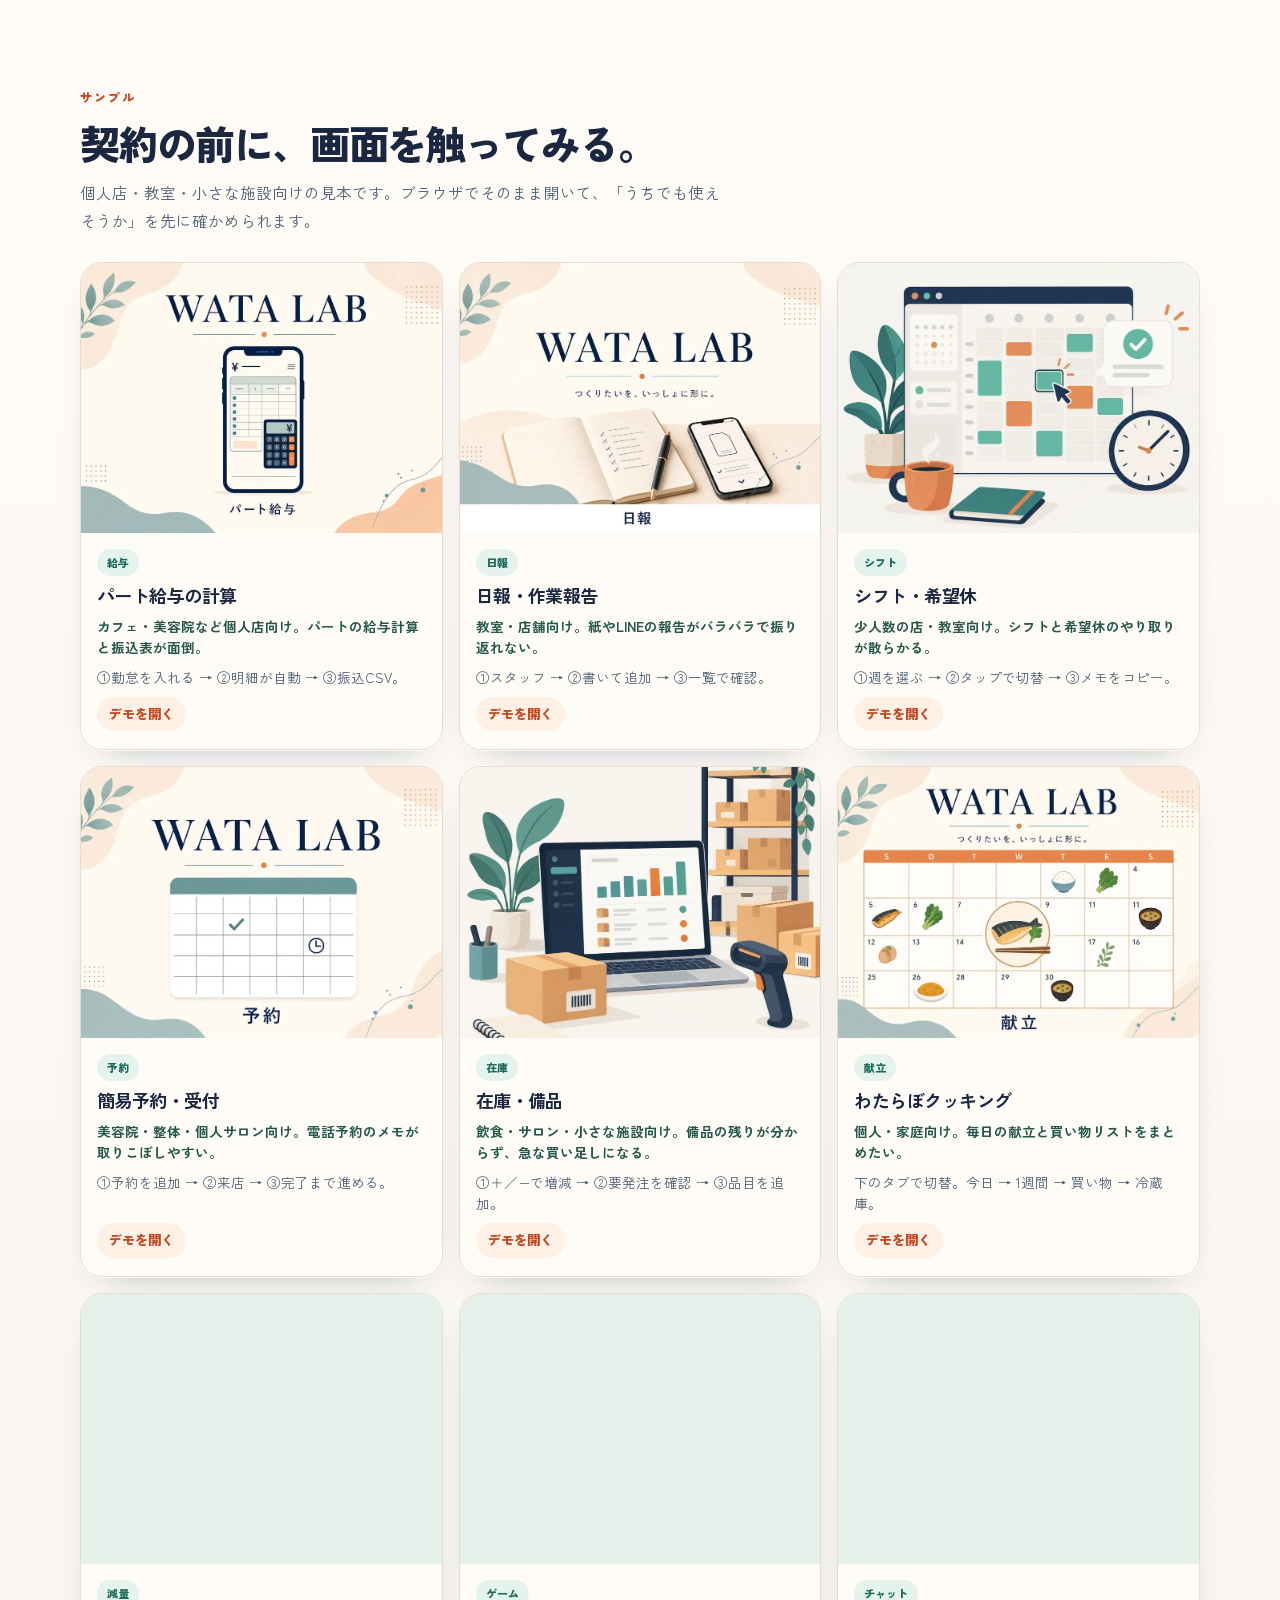
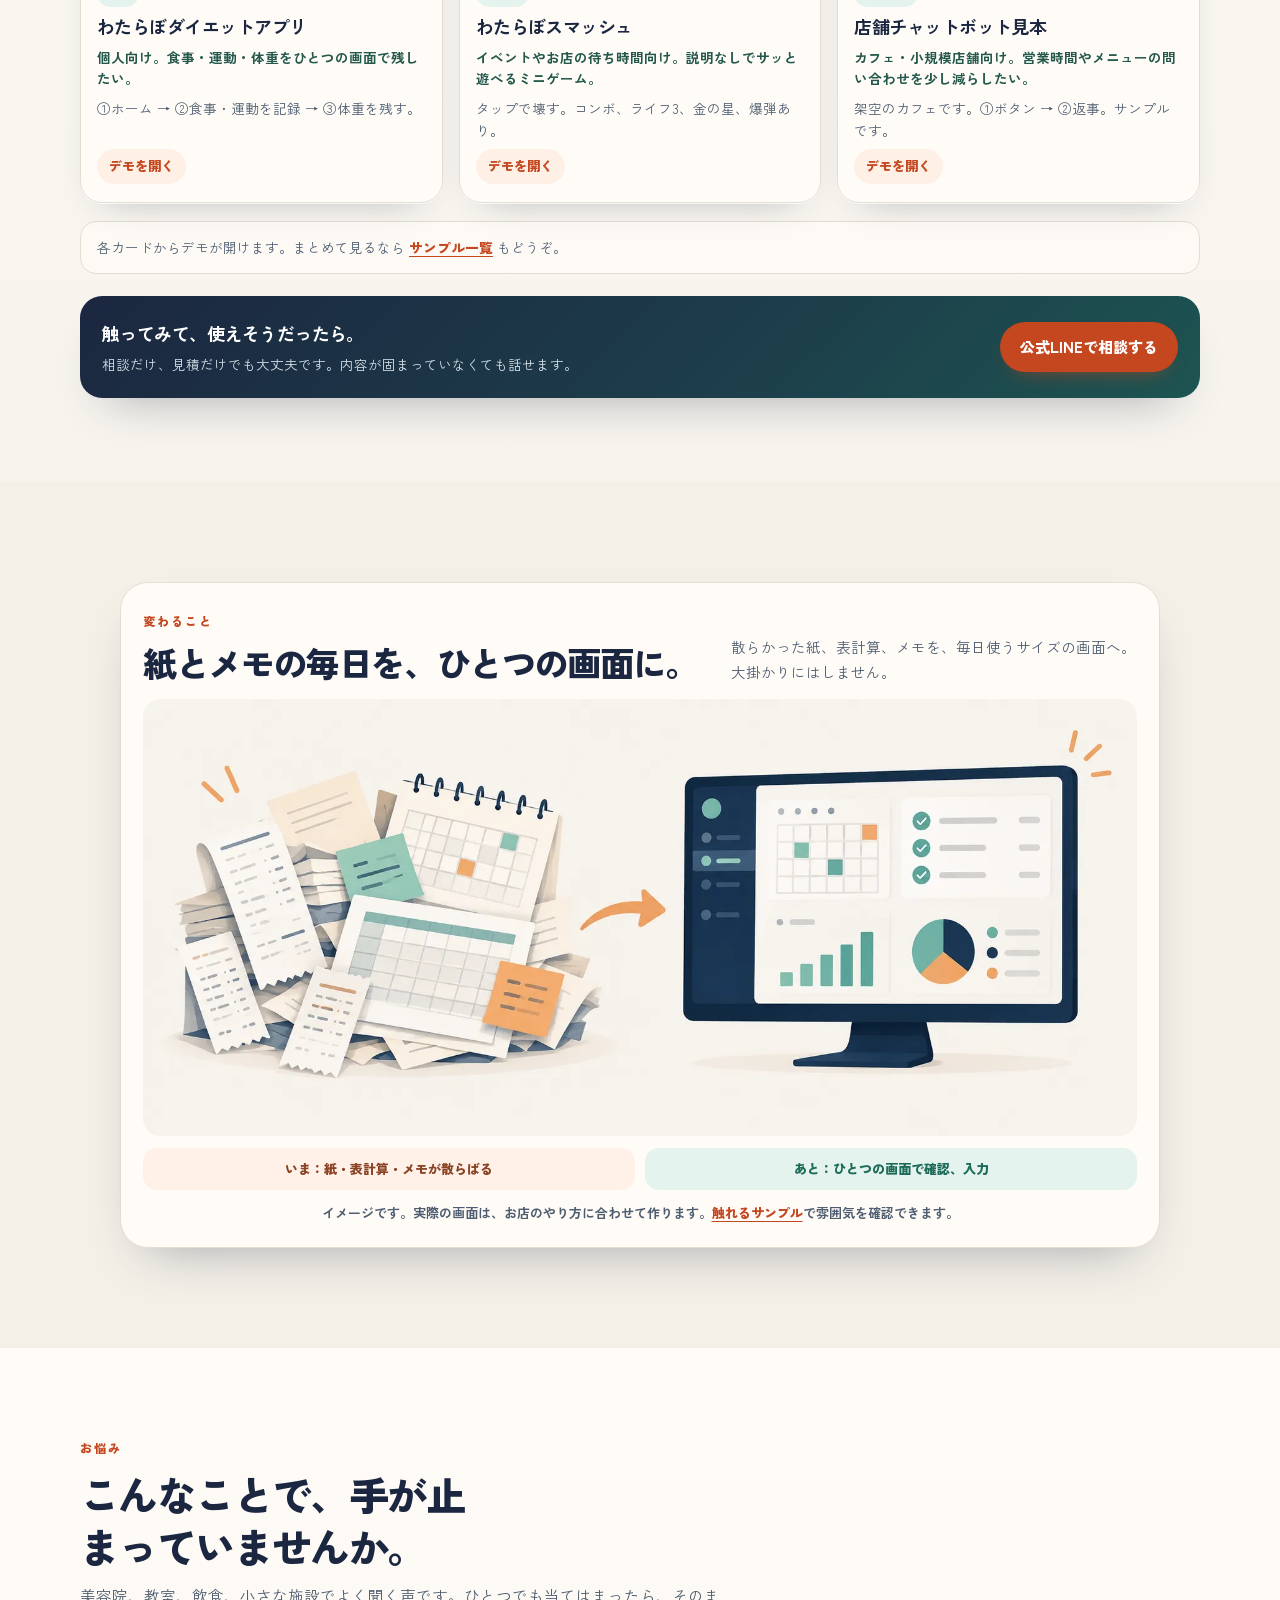
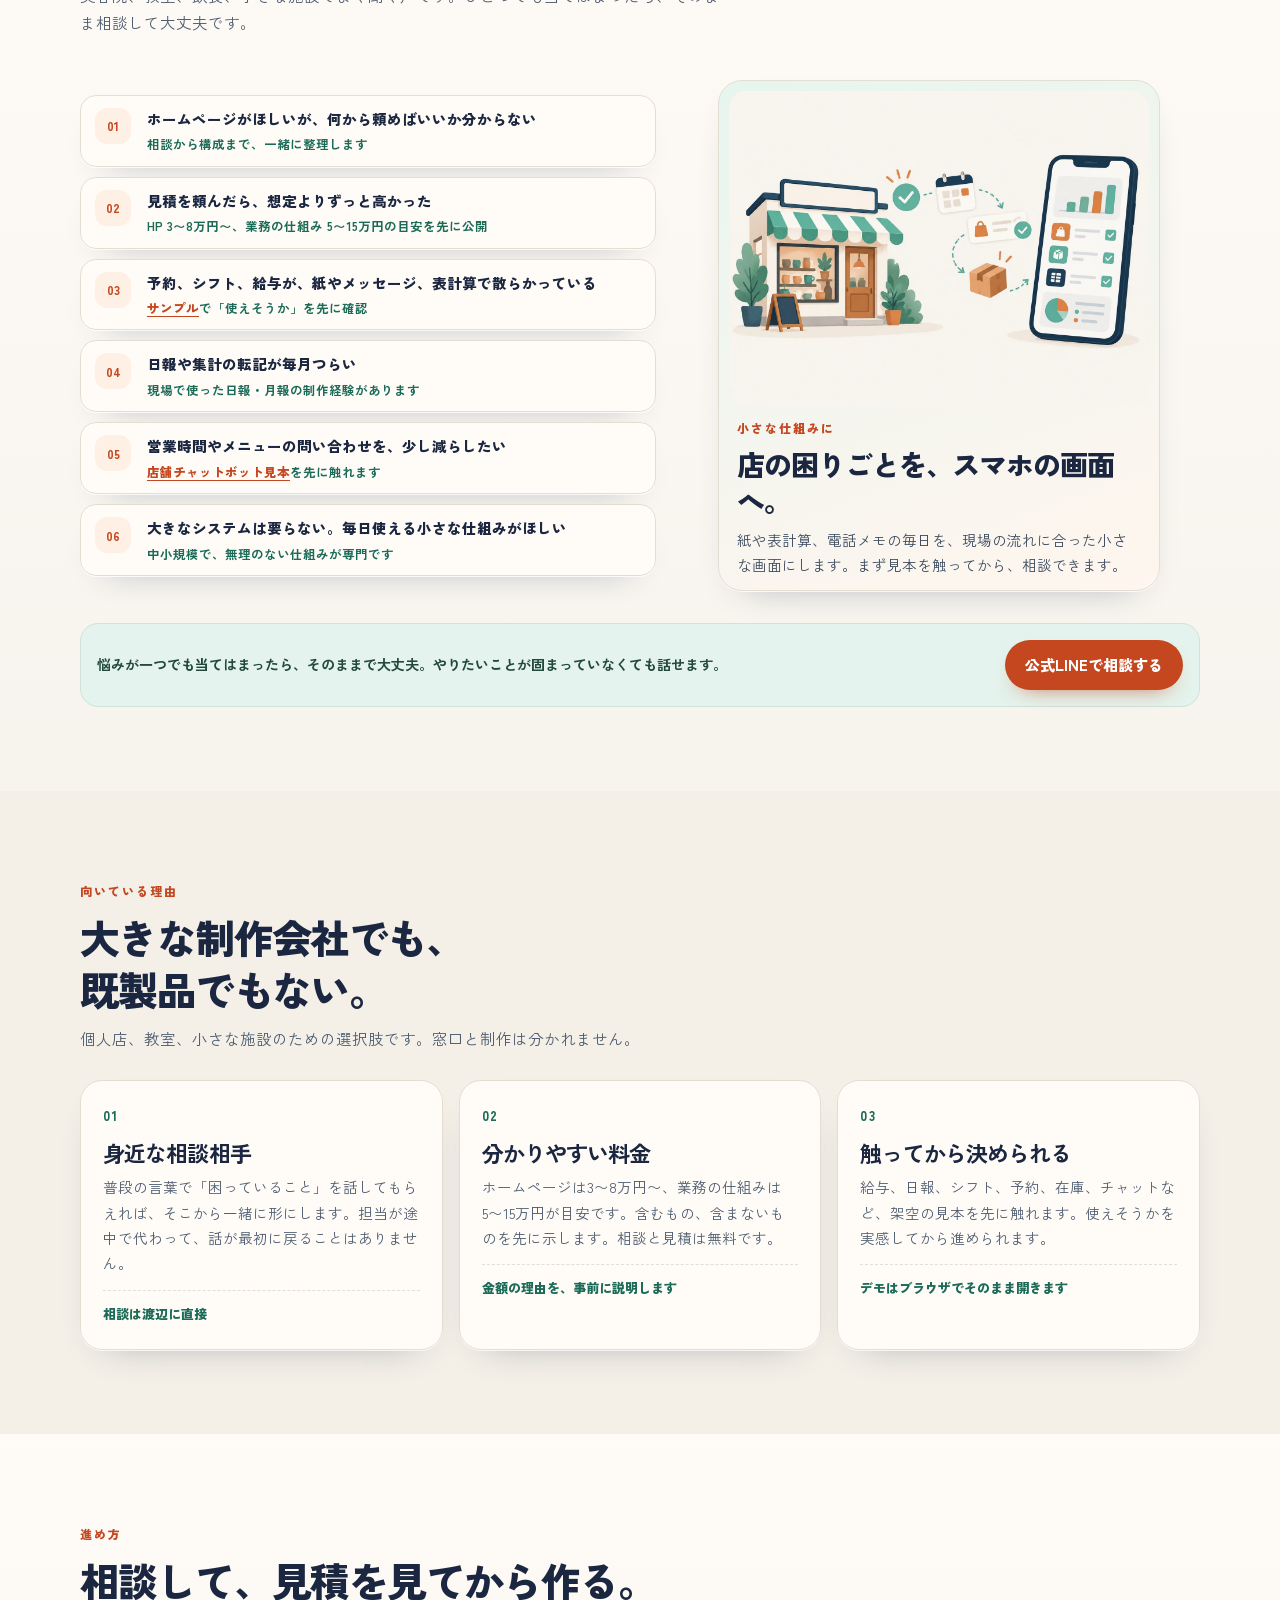
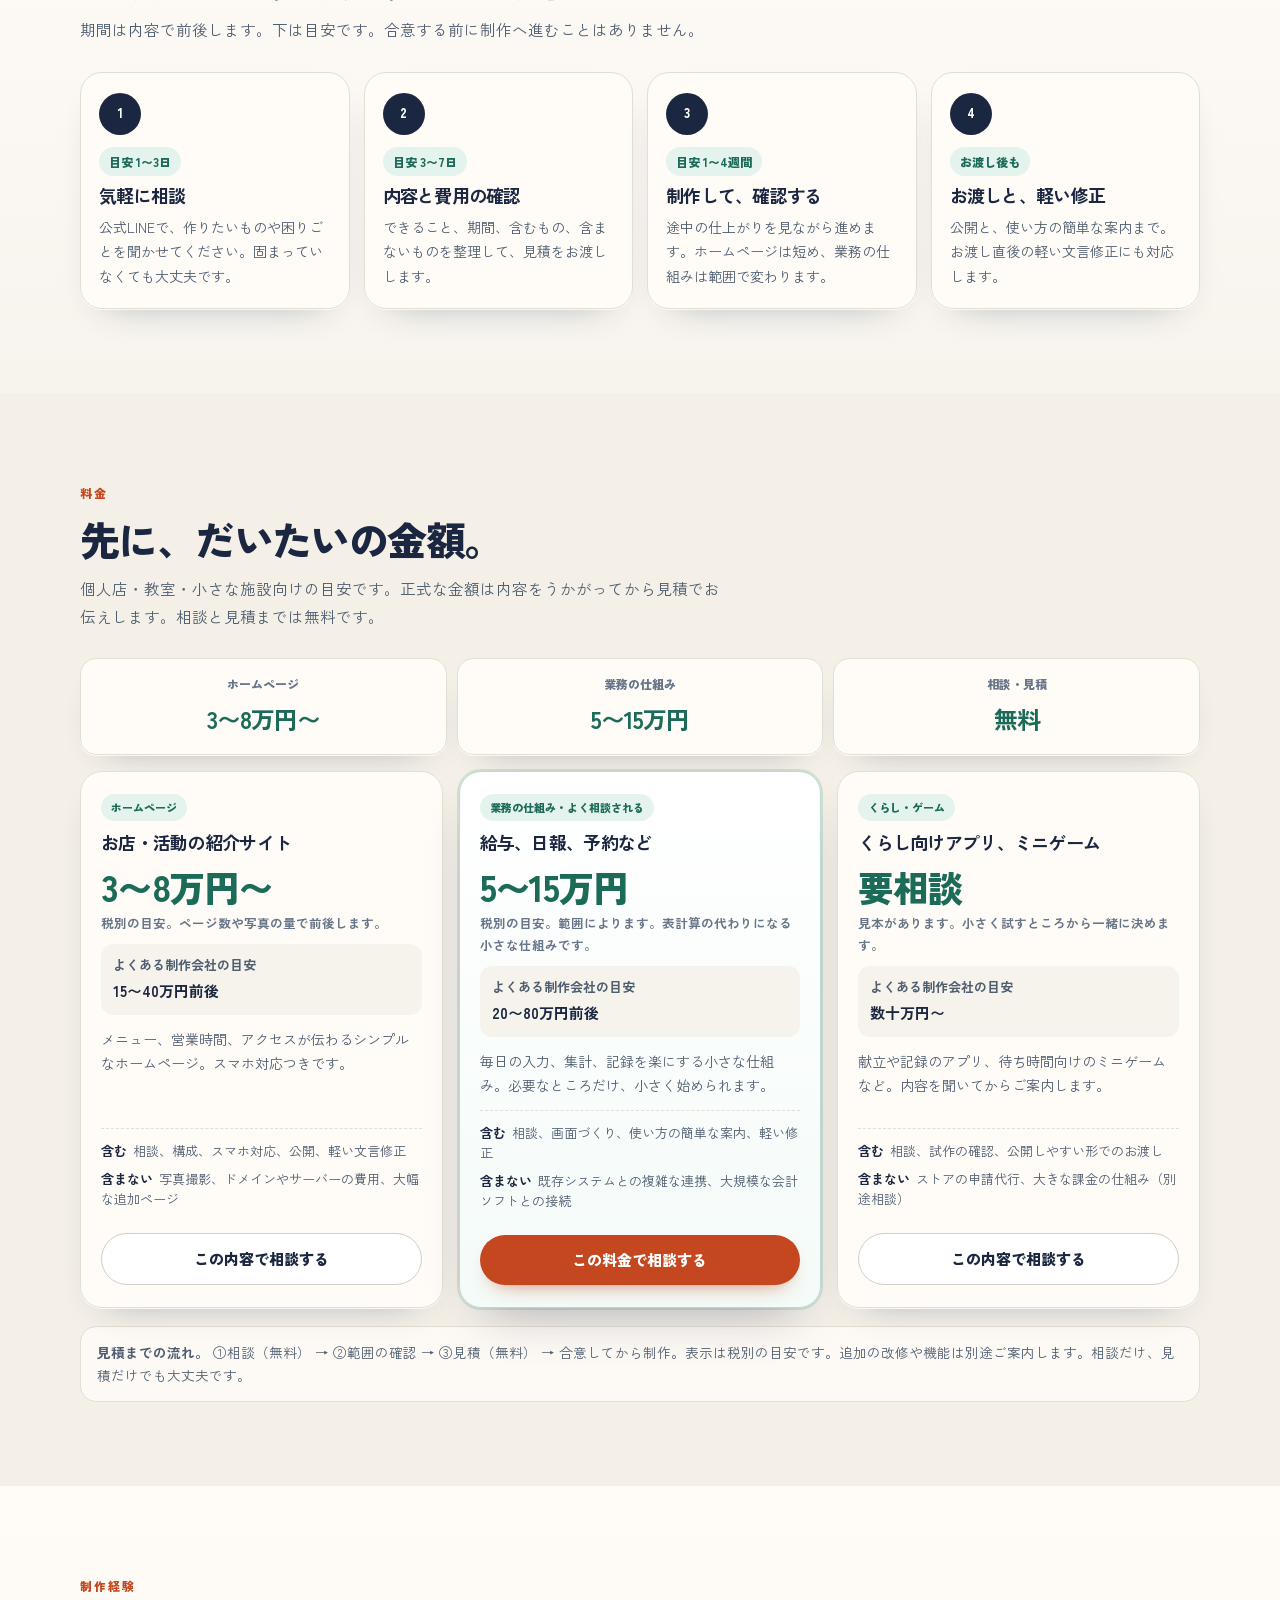
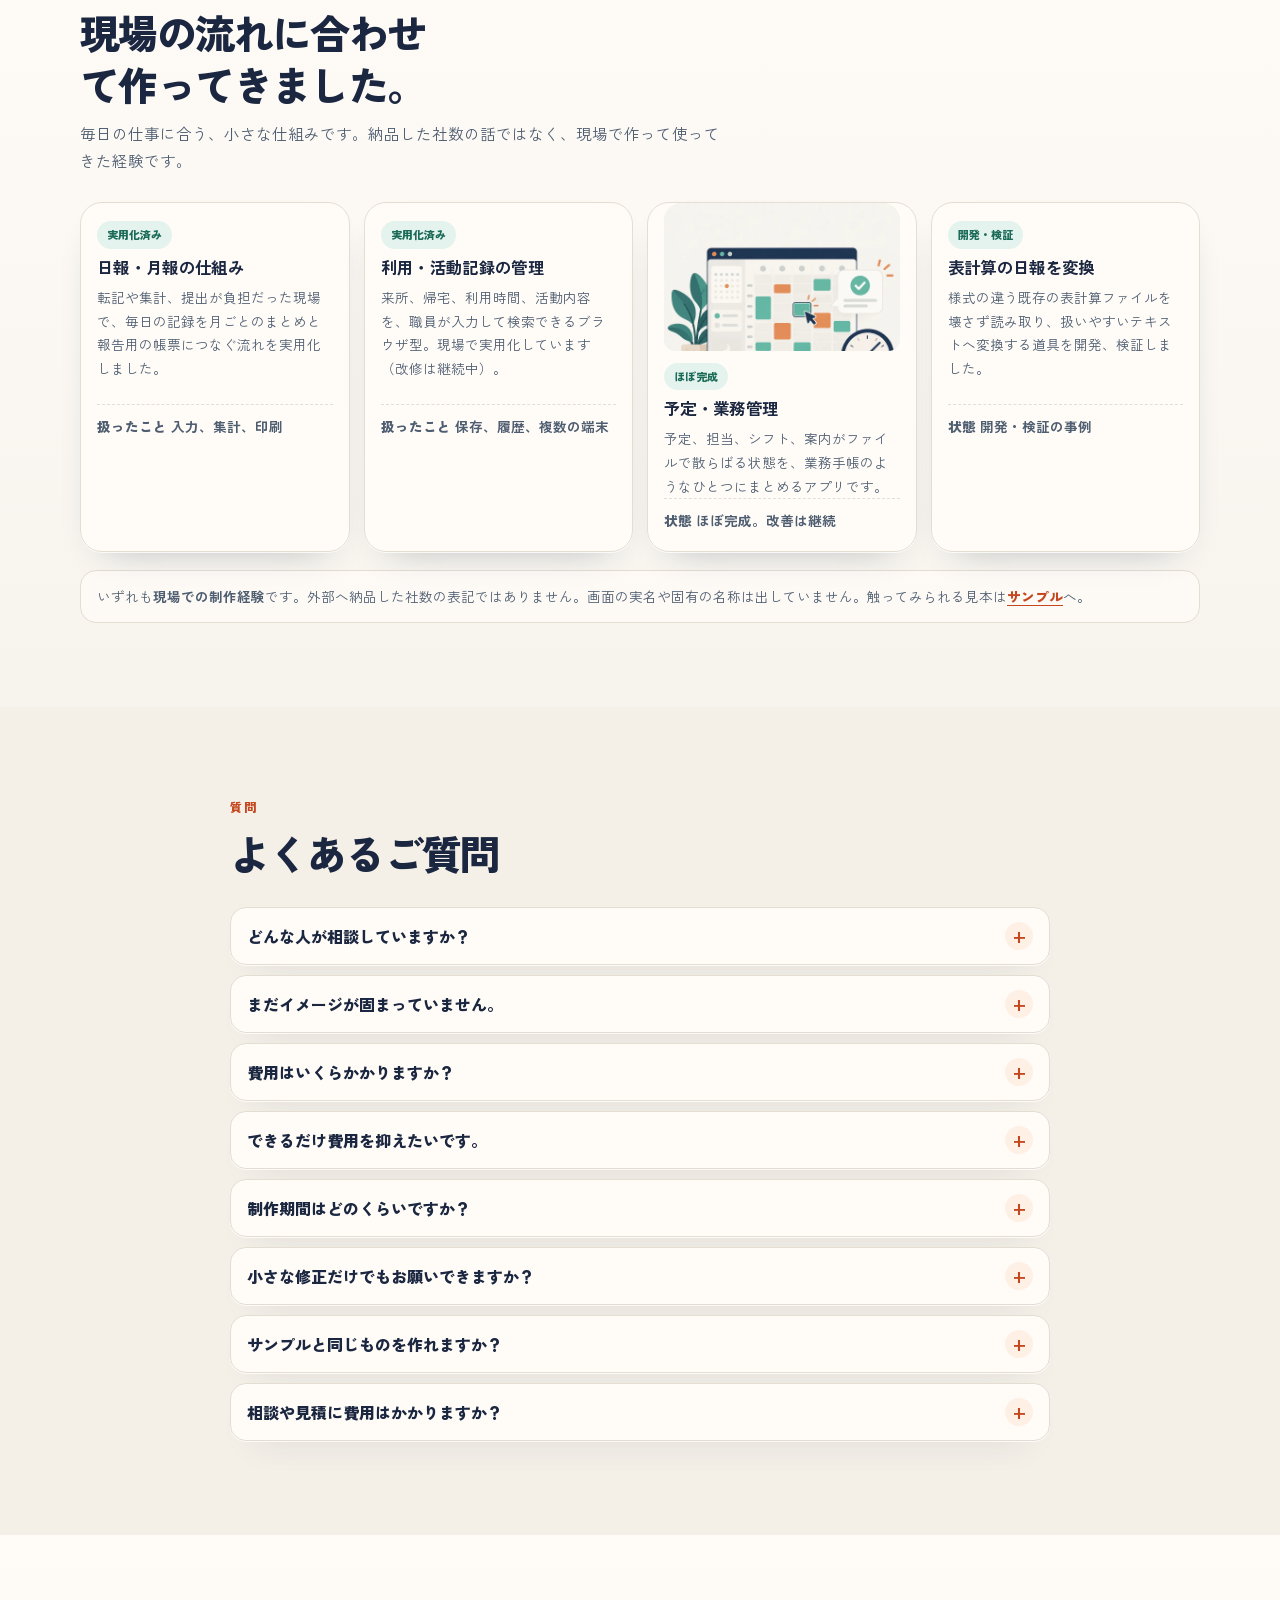
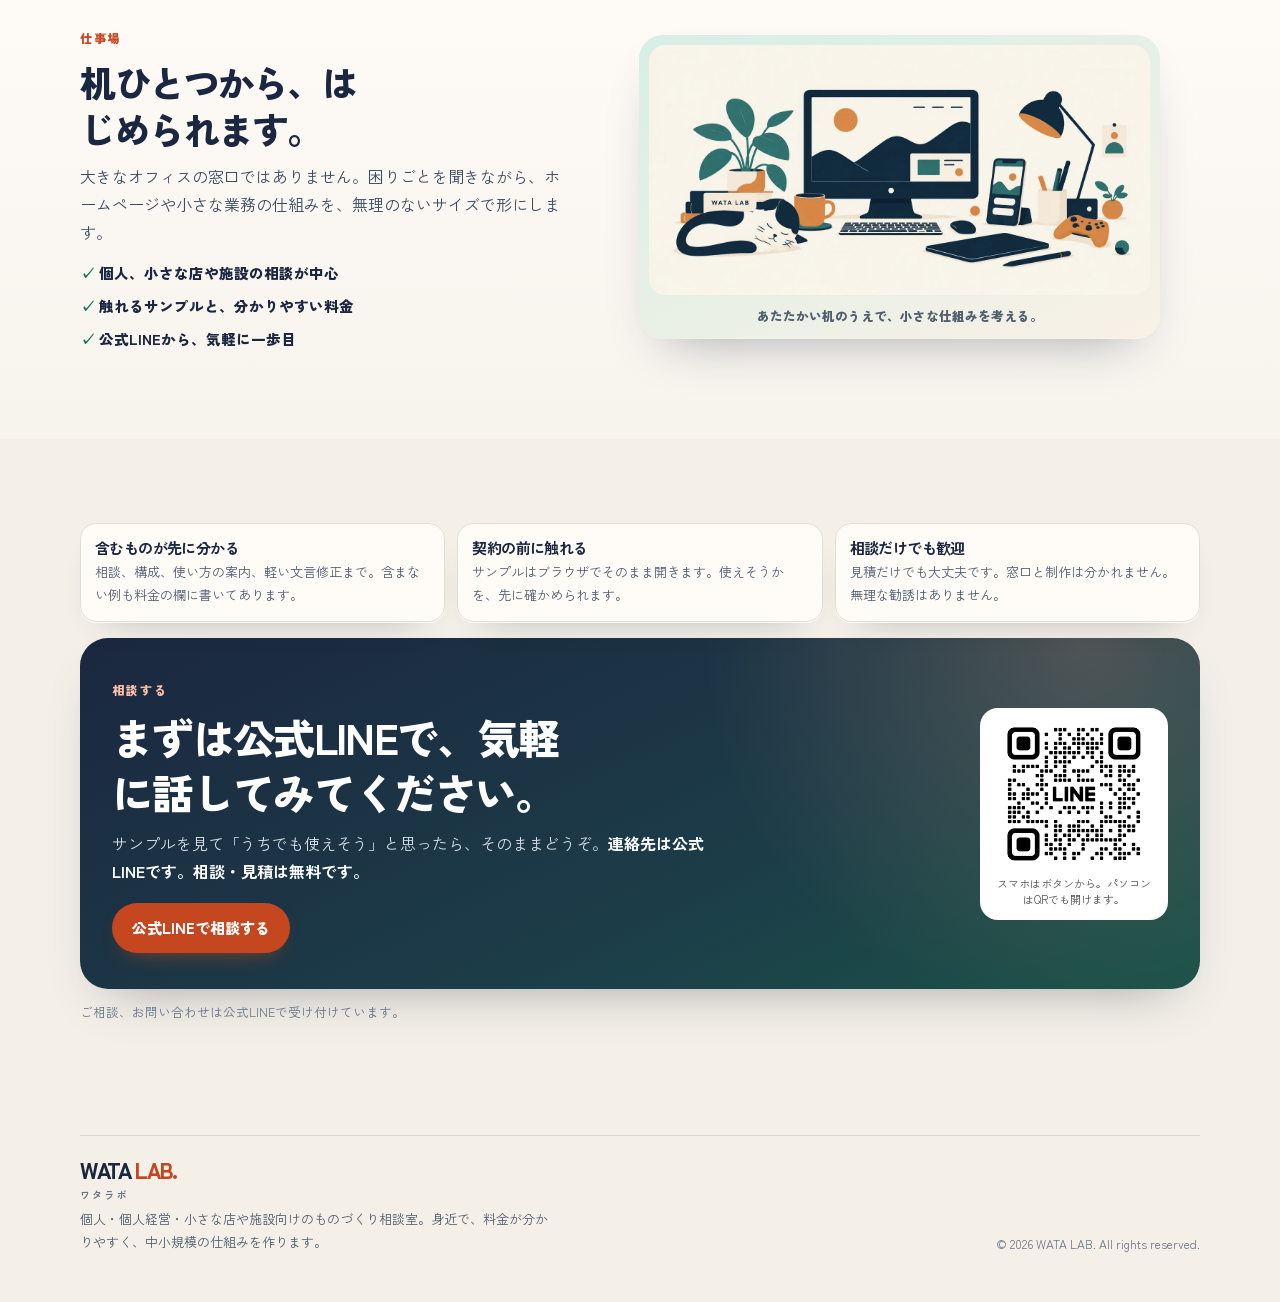
==== commit 616fbaa0: "Show whole hero image on mobile (no side cropping)" ====
--- a/index.html
+++ b/index.html
@@ -175,7 +175,7 @@
   box-shadow:var(--shadow-lg);
 }
 .hero-frame img{
-  display:block;width:100%;height:auto;aspect-ratio:4/3;object-fit:cover;object-position:86% 46%;
+  display:block;width:100%;height:auto;aspect-ratio:1600/711;object-fit:contain;
   border-radius:18px;background:#d7efe6;
 }
 .hero-caption{margin:10px 4px 0;text-align:center;font-size:12px;font-weight:800;color:#5d6c7c}
@@ -498,7 +498,7 @@
   .actions{flex-direction:column}
   .actions .btn,.mid-cta .btn,.bridge .btn{width:100%}
   .hero-frame{border-radius:22px;padding:8px 8px 10px}
-  .hero-frame img{border-radius:14px;aspect-ratio:4/3;object-position:80% 50%}
+  .hero-frame img{border-radius:14px;aspect-ratio:1600/711}
 }
 @media (max-width:380px){
   .wrap,nav{width:min(1120px,calc(100% - 28px))}
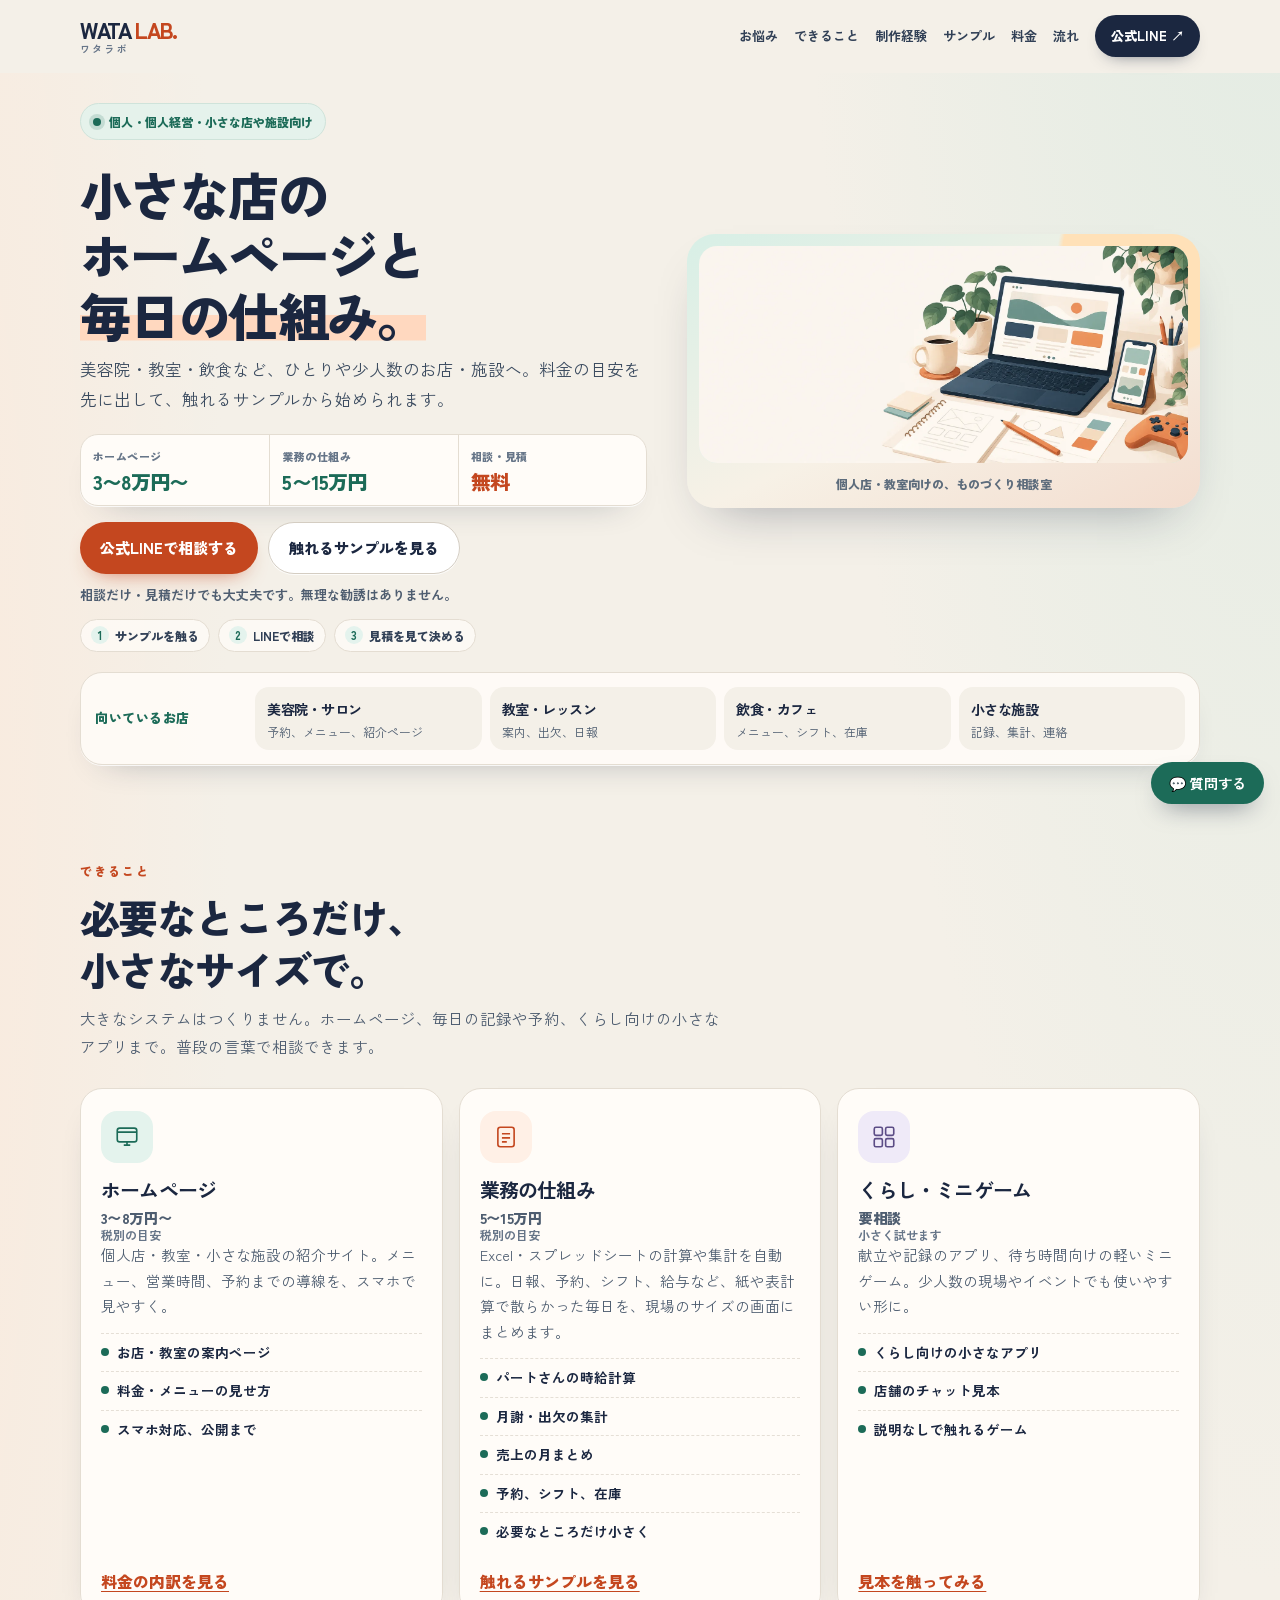
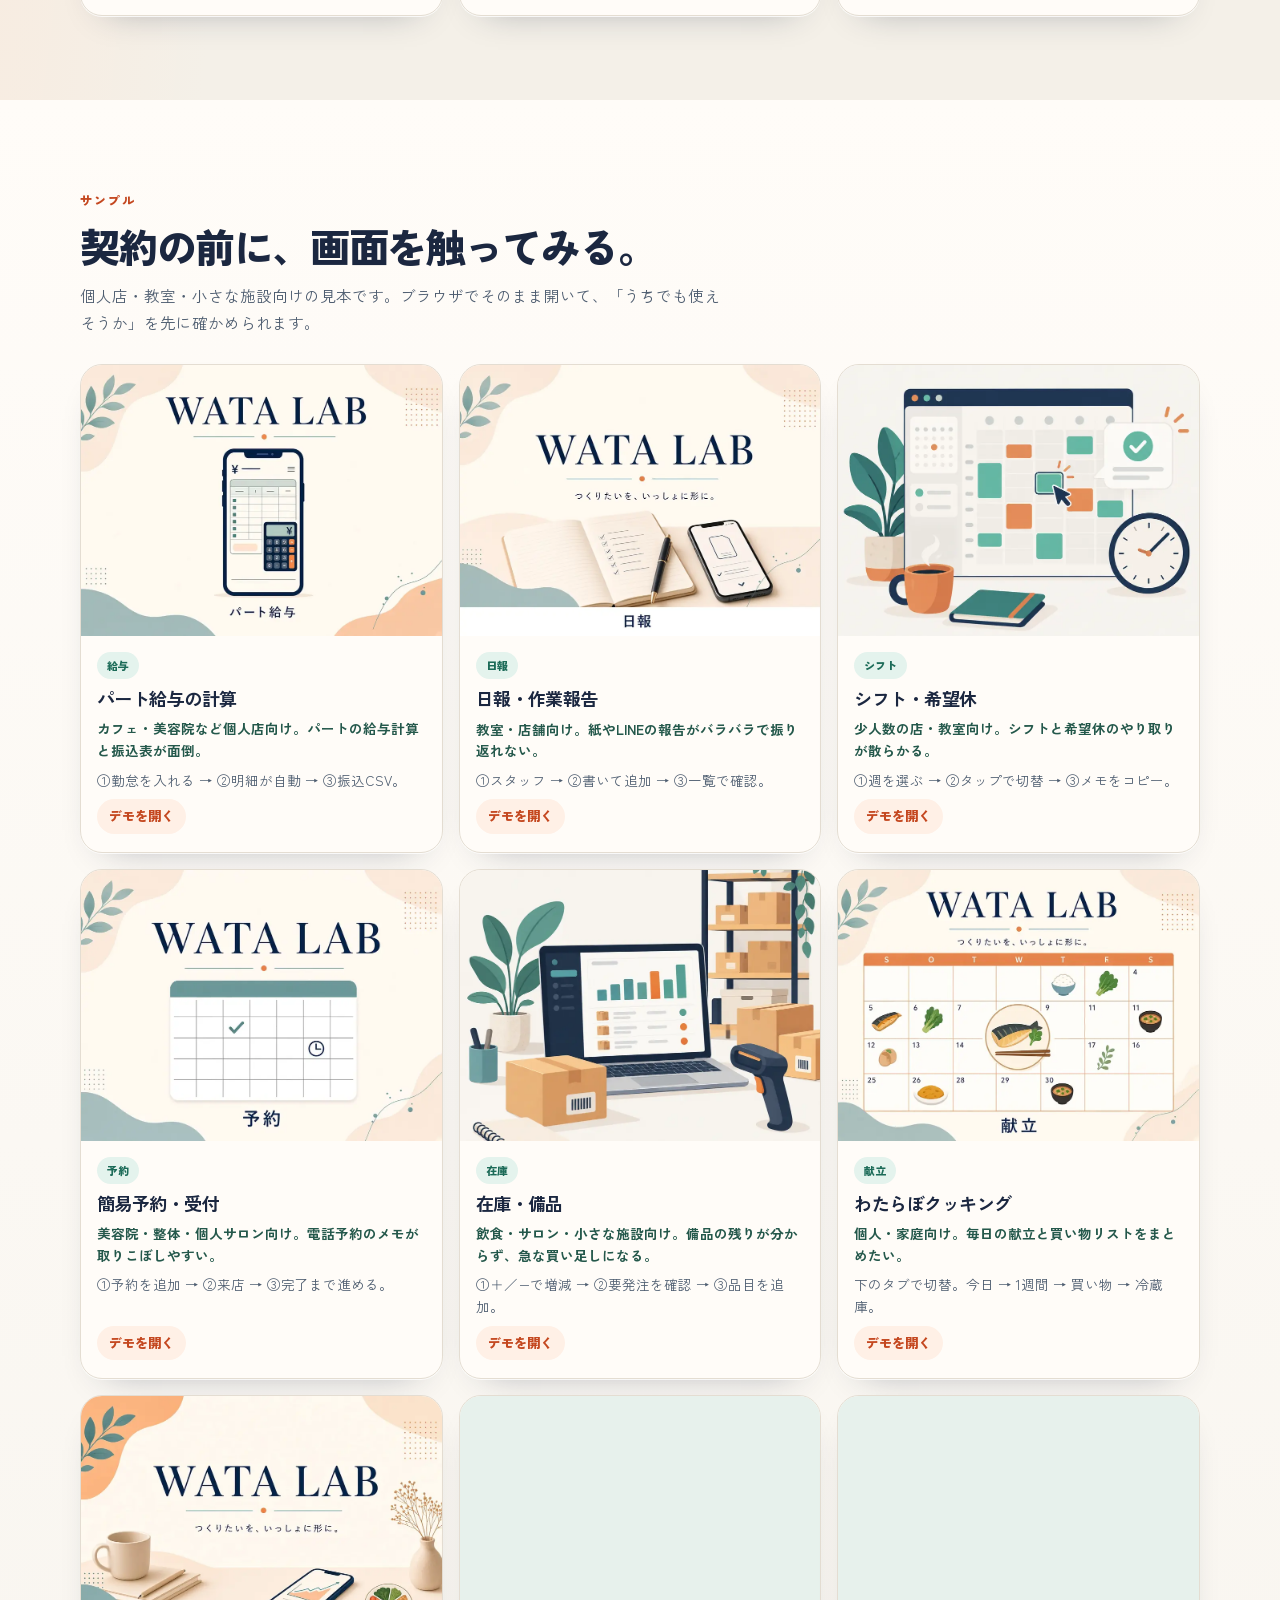
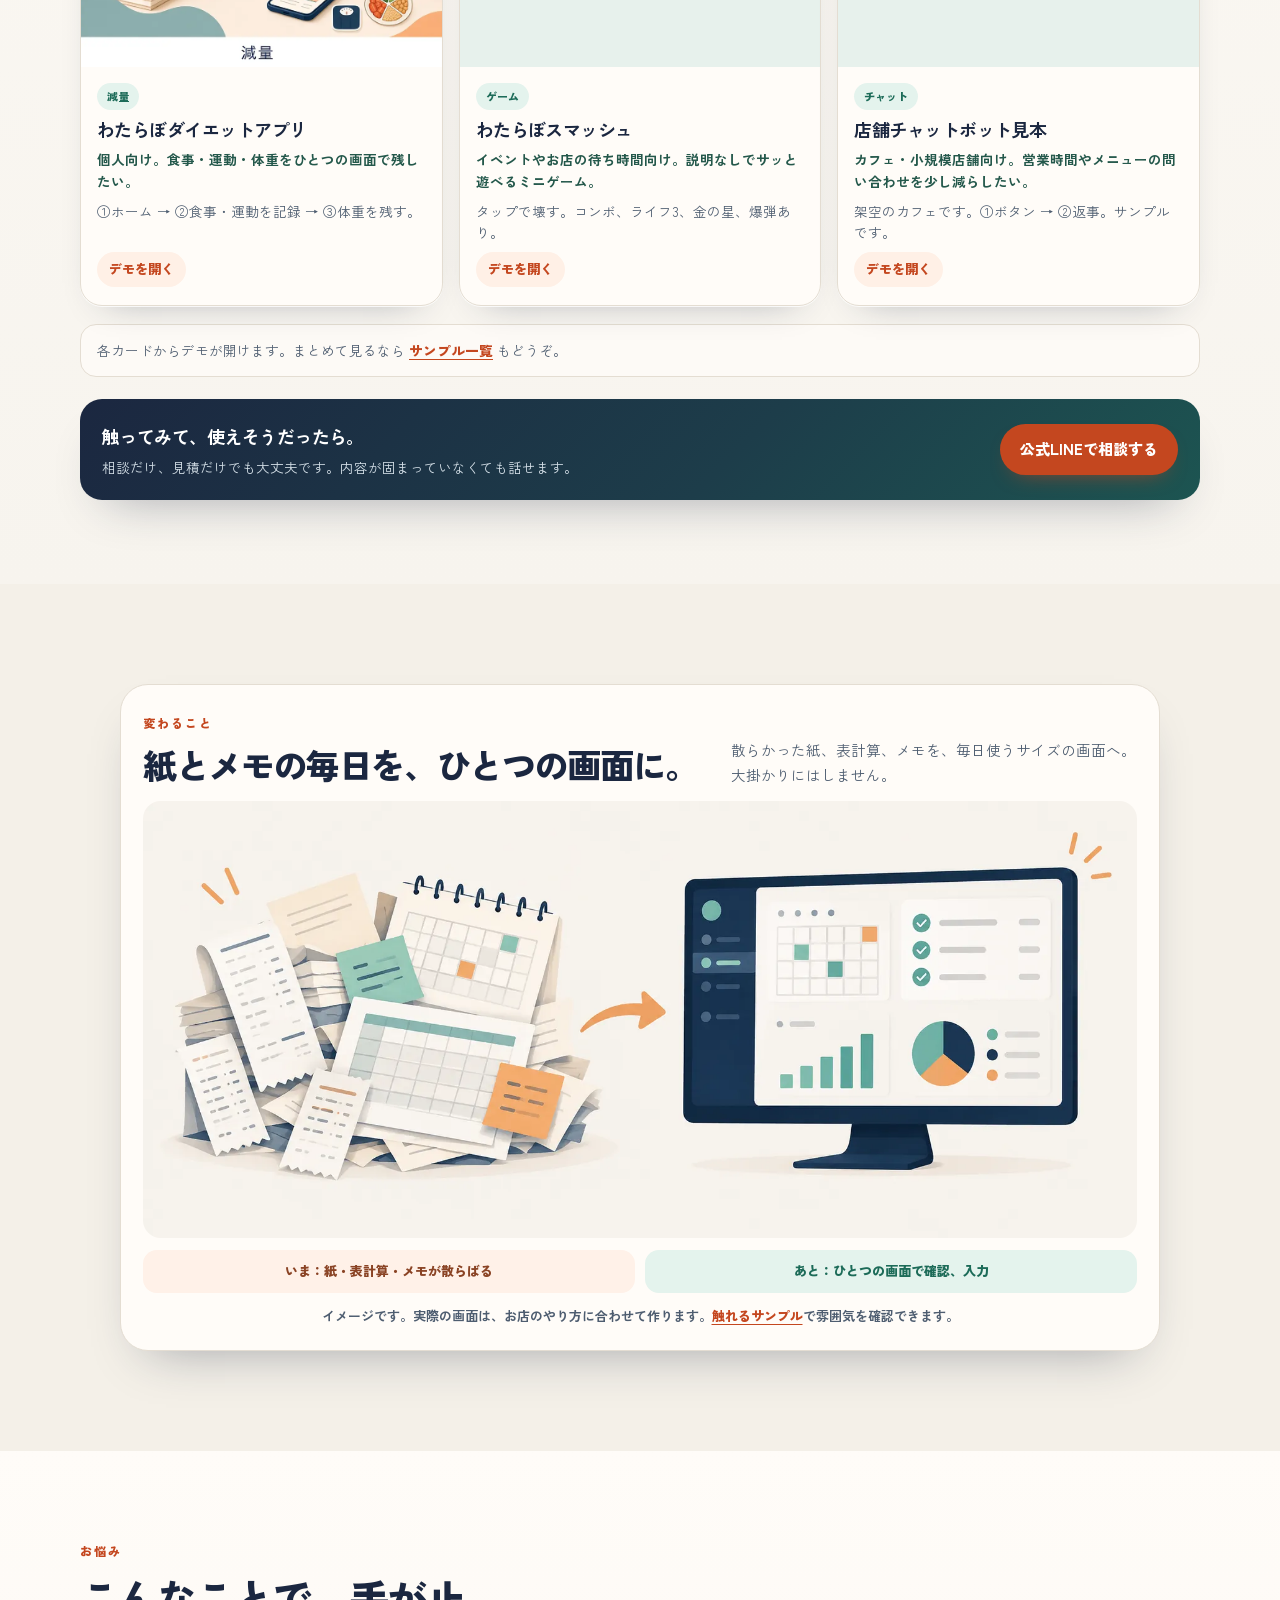
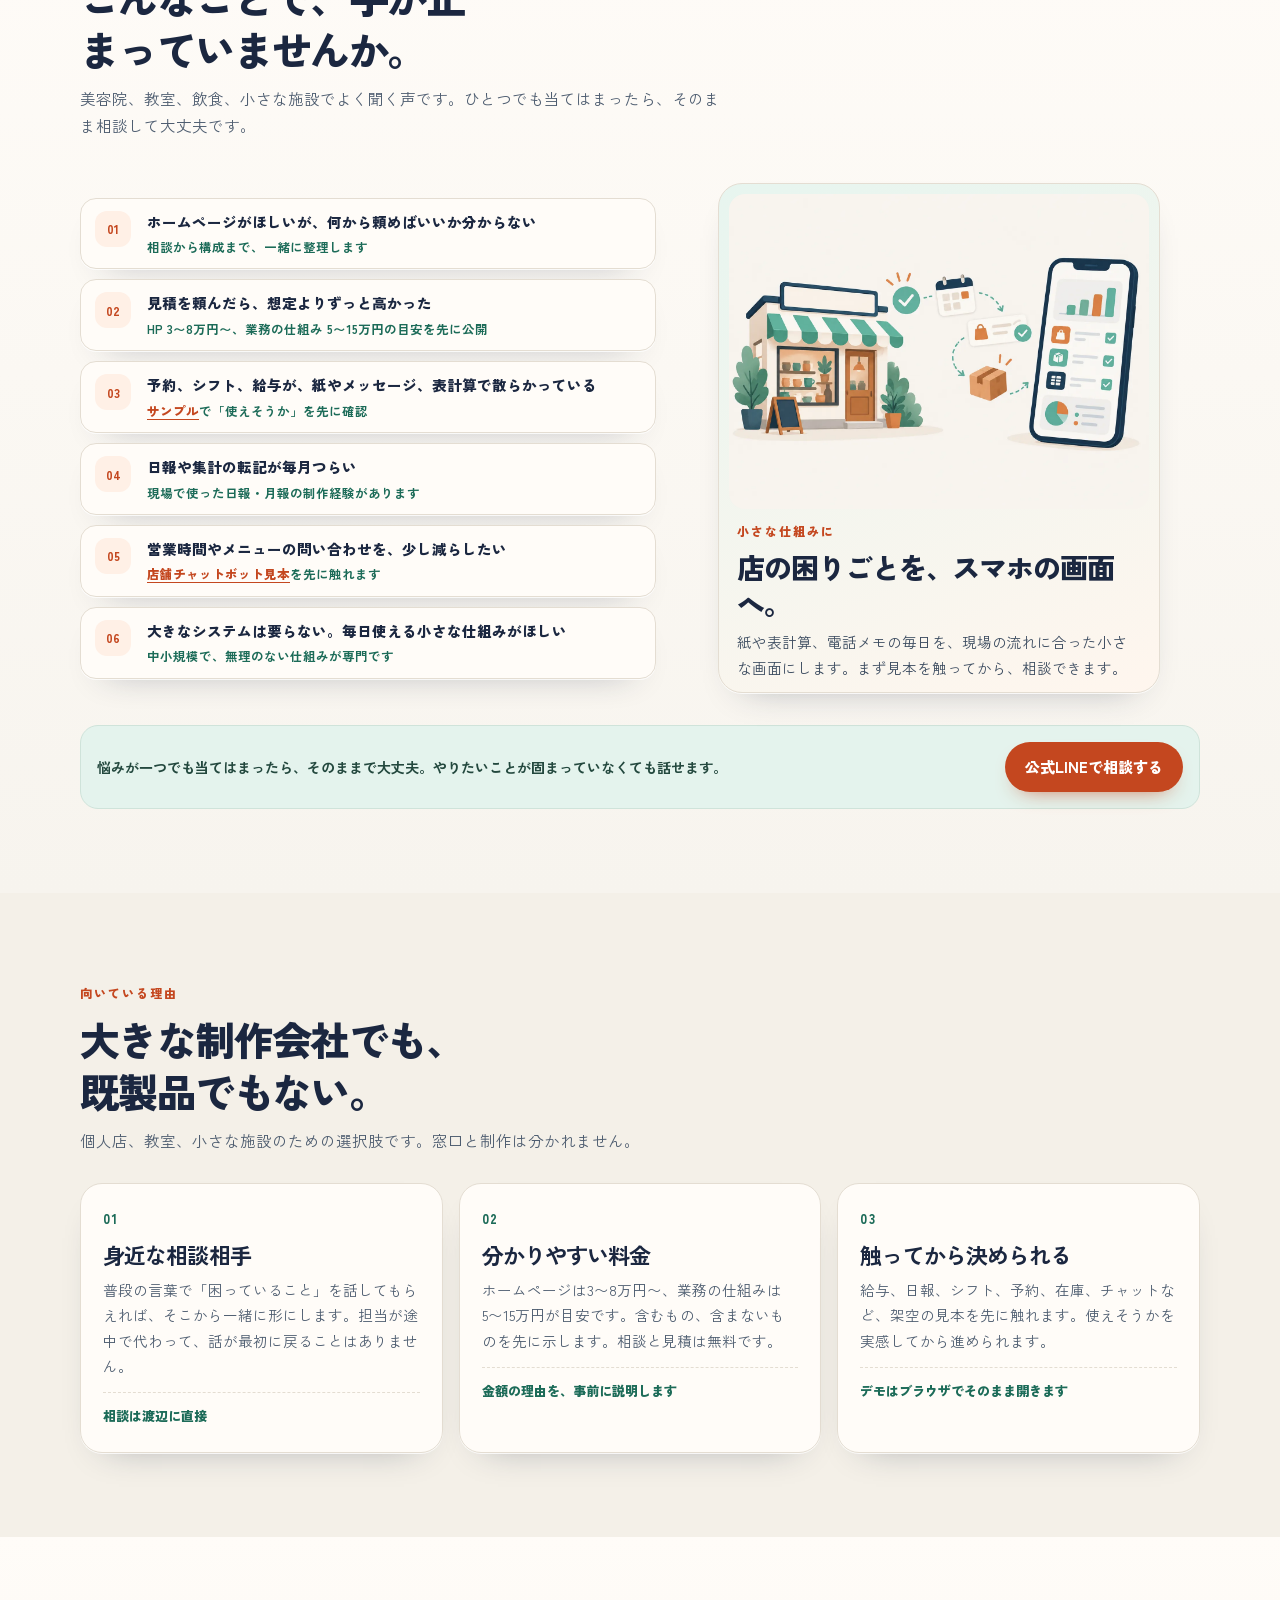
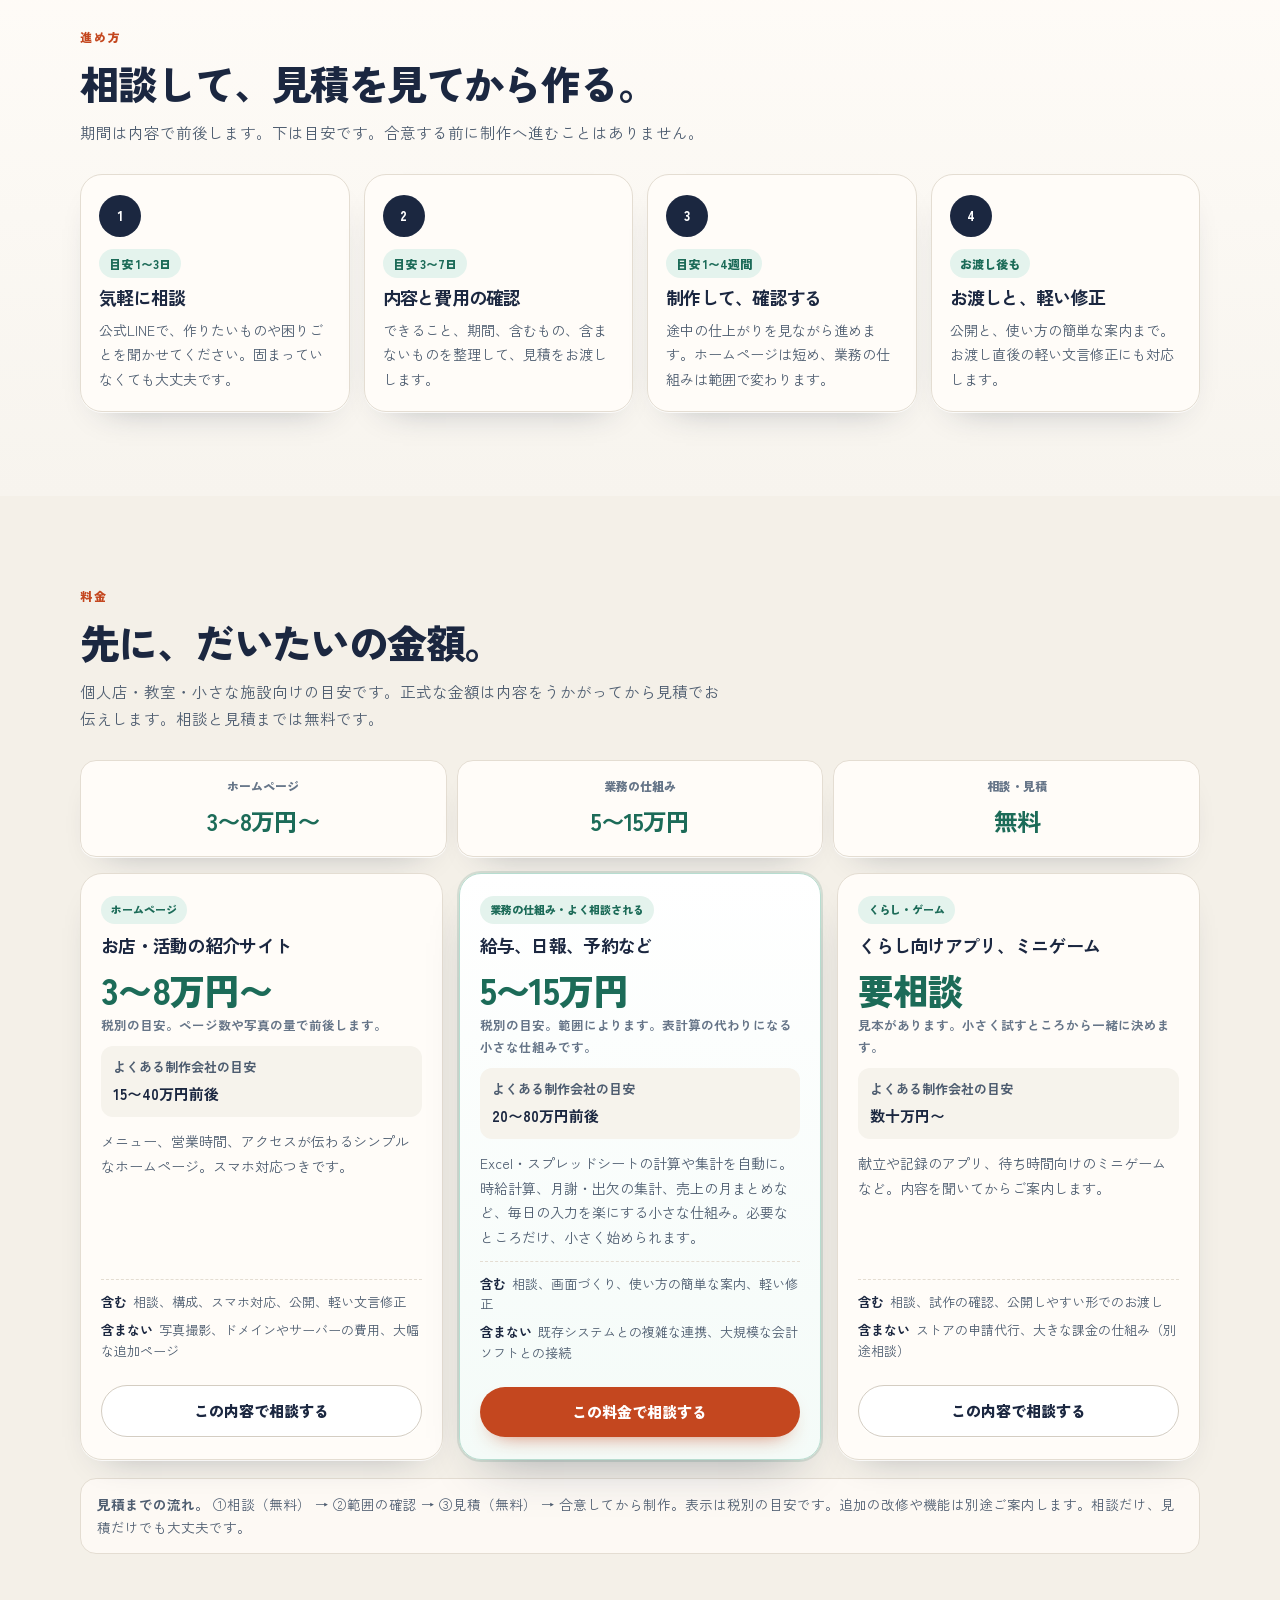
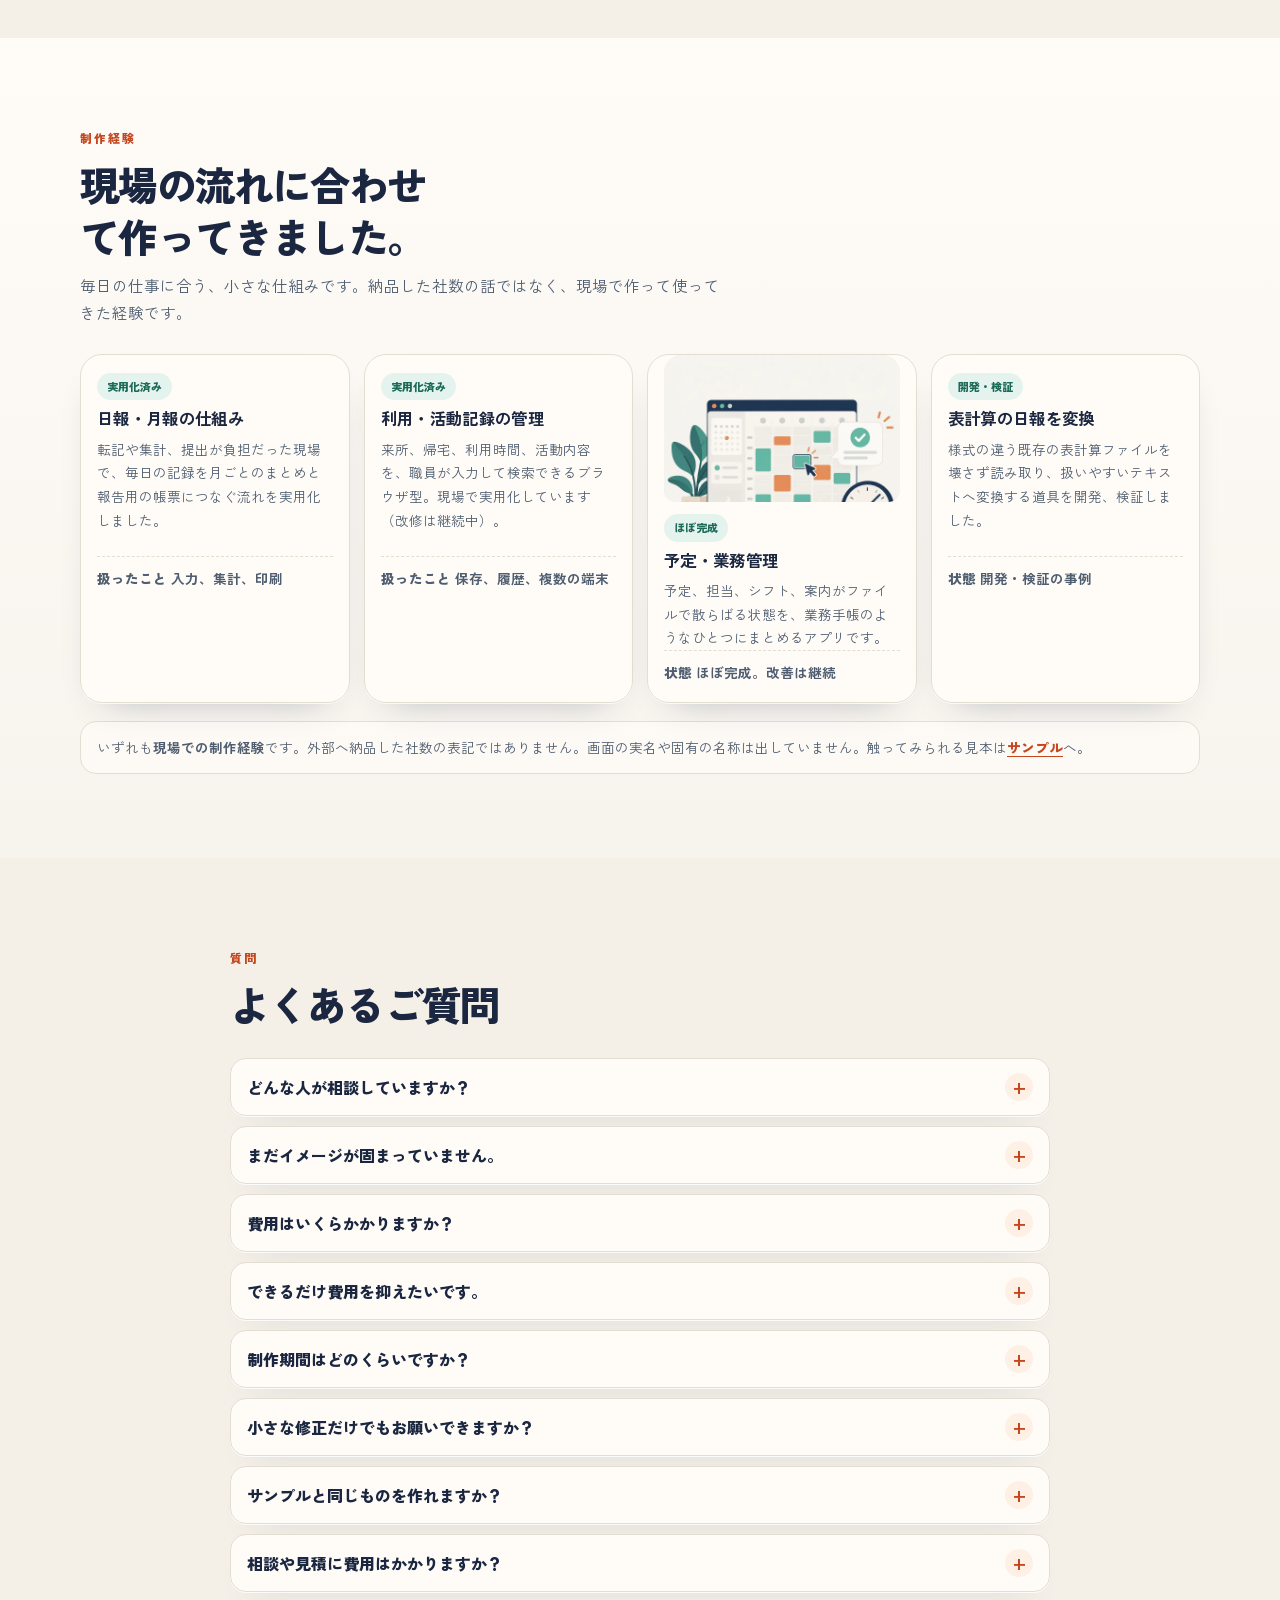
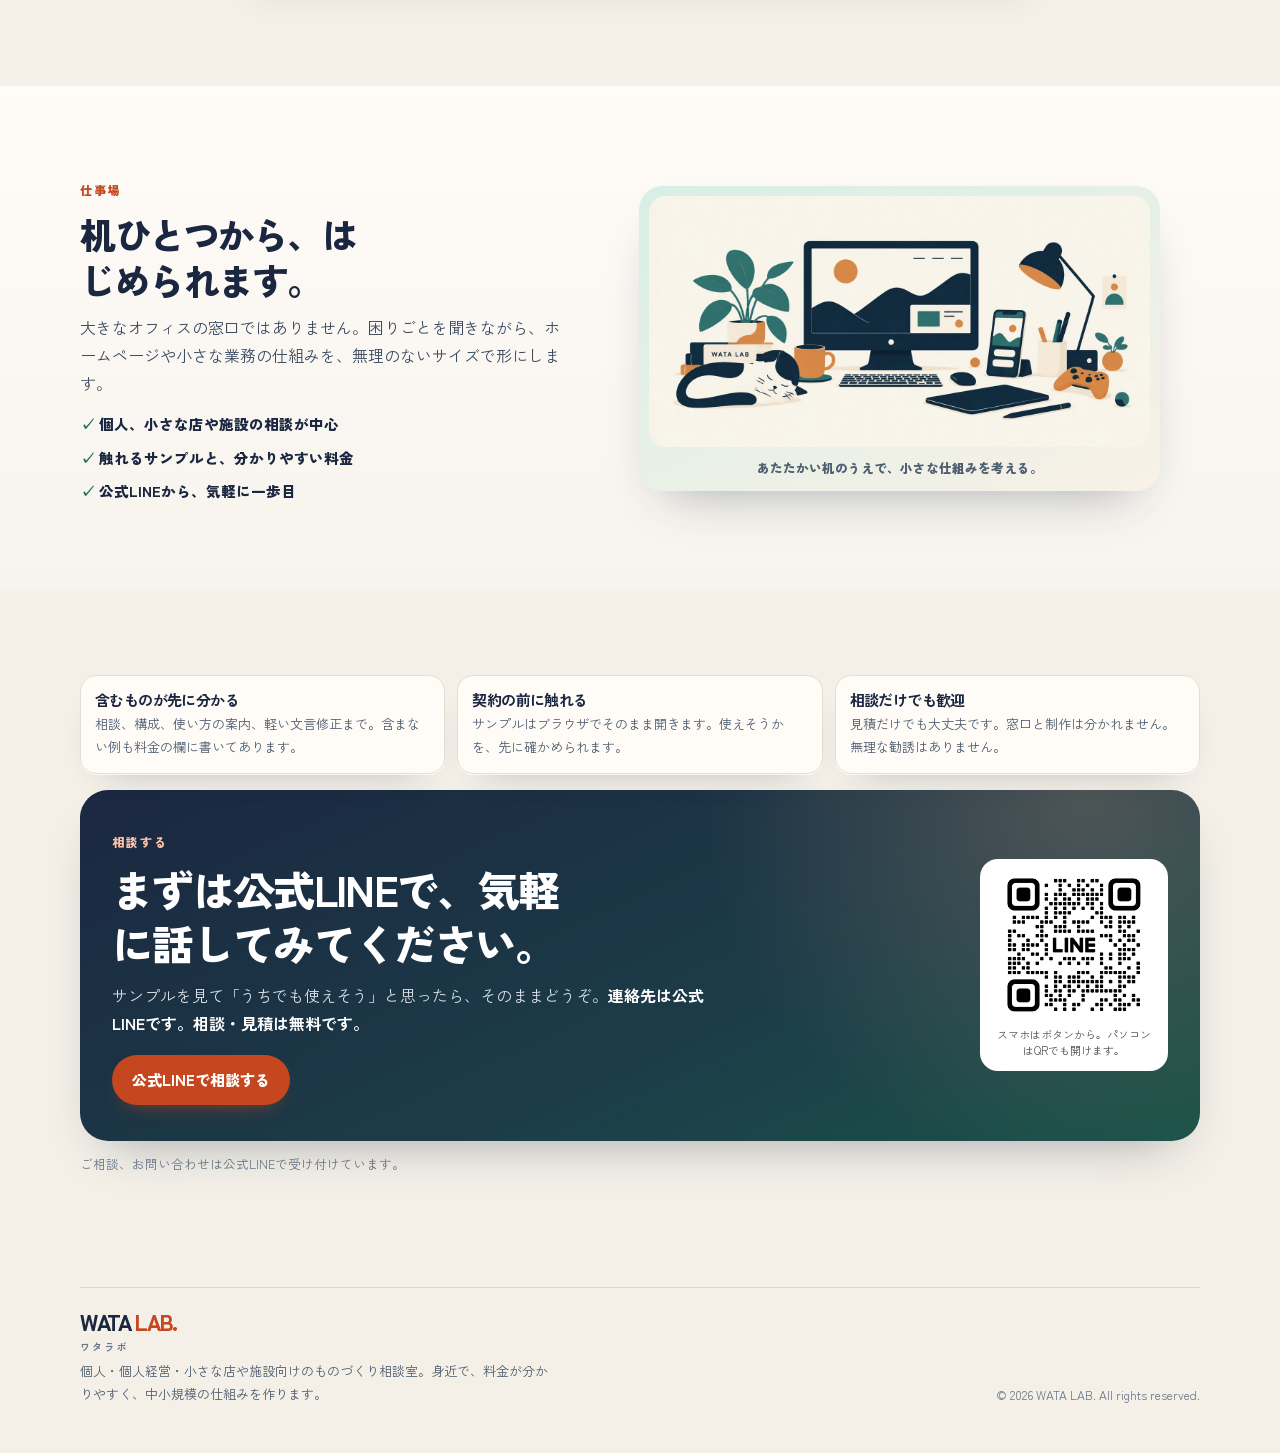
==== commit 68f8f845: "Top: state spreadsheet/Excel automation with concrete examples" ====
--- a/index.html
+++ b/index.html
@@ -606,8 +606,8 @@
           <div class="icon" aria-hidden="true"><svg viewBox="0 0 32 32" fill="none" stroke="currentColor" stroke-width="2"><rect x="6" y="4" width="20" height="24" rx="3"/><path d="M11 12h10M11 17h10M11 22h6"/></svg></div>
           <h3>業務の仕組み</h3>
           <p class="svc-price">5〜15万円<small>税別の目安</small></p>
-          <p>日報、予約、シフト、給与。紙や表計算で散らかった毎日を、現場のサイズの画面にまとめます。</p>
-          <ul class="svc-list"><li>入力、集計、一覧</li><li>予約、シフト、在庫</li><li>必要なところだけ小さく</li></ul>
+          <p>Excel・スプレッドシートの計算や集計を自動に。日報、予約、シフト、給与など、紙や表計算で散らかった毎日を、現場のサイズの画面にまとめます。</p>
+          <ul class="svc-list"><li>パートさんの時給計算</li><li>月謝・出欠の集計</li><li>売上の月まとめ</li><li>予約、シフト、在庫</li><li>必要なところだけ小さく</li></ul>
           <a class="text-link" href="#demos">触れるサンプルを見る</a>
         </article>
         <article class="svc">
@@ -844,7 +844,7 @@
           <p class="yen">5〜15万円</p>
           <p class="yen-note">税別の目安。範囲によります。表計算の代わりになる小さな仕組みです。</p>
           <p class="compare"><span>よくある制作会社の目安</span><b>20〜80万円前後</b></p>
-          <p class="blurb">毎日の入力、集計、記録を楽にする小さな仕組み。必要なところだけ、小さく始められます。</p>
+          <p class="blurb">Excel・スプレッドシートの計算や集計を自動に。時給計算、月謝・出欠の集計、売上の月まとめなど、毎日の入力を楽にする小さな仕組み。必要なところだけ、小さく始められます。</p>
           <ul class="fit">
             <li><b>含む</b>相談、画面づくり、使い方の簡単な案内、軽い修正</li>
             <li><b>含まない</b>既存システムとの複雑な連携、大規模な会計ソフトとの接続</li>
@@ -1064,7 +1064,7 @@
 fallback:"すみません、うまくお答えできませんでした。\n<a href='https://lin.ee/n3TOIyU' target='_blank' rel='noopener'>公式LINE</a> で気軽に聞いてください（相談・見積は無料です）。",
 items:[
 {label:"料金は？",keys:["料金","値段","いくら","費用","価格","円"],a:"目安（税別）です。\n・ホームページ：3〜8万円〜\n・業務の仕組み：5〜15万円\n・相談・見積：無料\n正式な金額は内容をうかがってから見積でお伝えします。"},
-{label:"何が作れる？",keys:["作れ","できる","何","サンプル","見本"],a:"お店のホームページや、予約・シフト・在庫・時給計算などの業務の仕組みを作ります。<a href=\"#demos\">サンプル</a>はこのページで触れます。"},
+{label:"何が作れる？",keys:["作れ","できる","何","サンプル","見本"],a:"お店のホームページや、予約・シフト・在庫・時給計算などの業務の仕組み、Excel・スプレッドシートの計算や集計の自動化を作ります。<a href=\"#demos\">サンプル</a>はこのページで触れます。"},
 {label:"相談は無料？",keys:["無料","相談","見積"],a:"はい、相談と見積は無料です。相談だけで終わっても大丈夫です。"},
 {label:"どう頼むの？",keys:["頼","依頼","流れ","申し込","連絡"],a:"①相談（無料）→②範囲の確認→③見積（無料）→合意してから制作、の流れです。まずは<a href='https://lin.ee/n3TOIyU' target='_blank' rel='noopener'>公式LINE</a> からどうぞ。"},
 {label:"LINEで相談",href:"https://lin.ee/n3TOIyU",keys:["LINE","ライン"],a:"こちらからどうぞ👉 <a href='https://lin.ee/n3TOIyU' target='_blank' rel='noopener'>公式LINE</a>"}]};
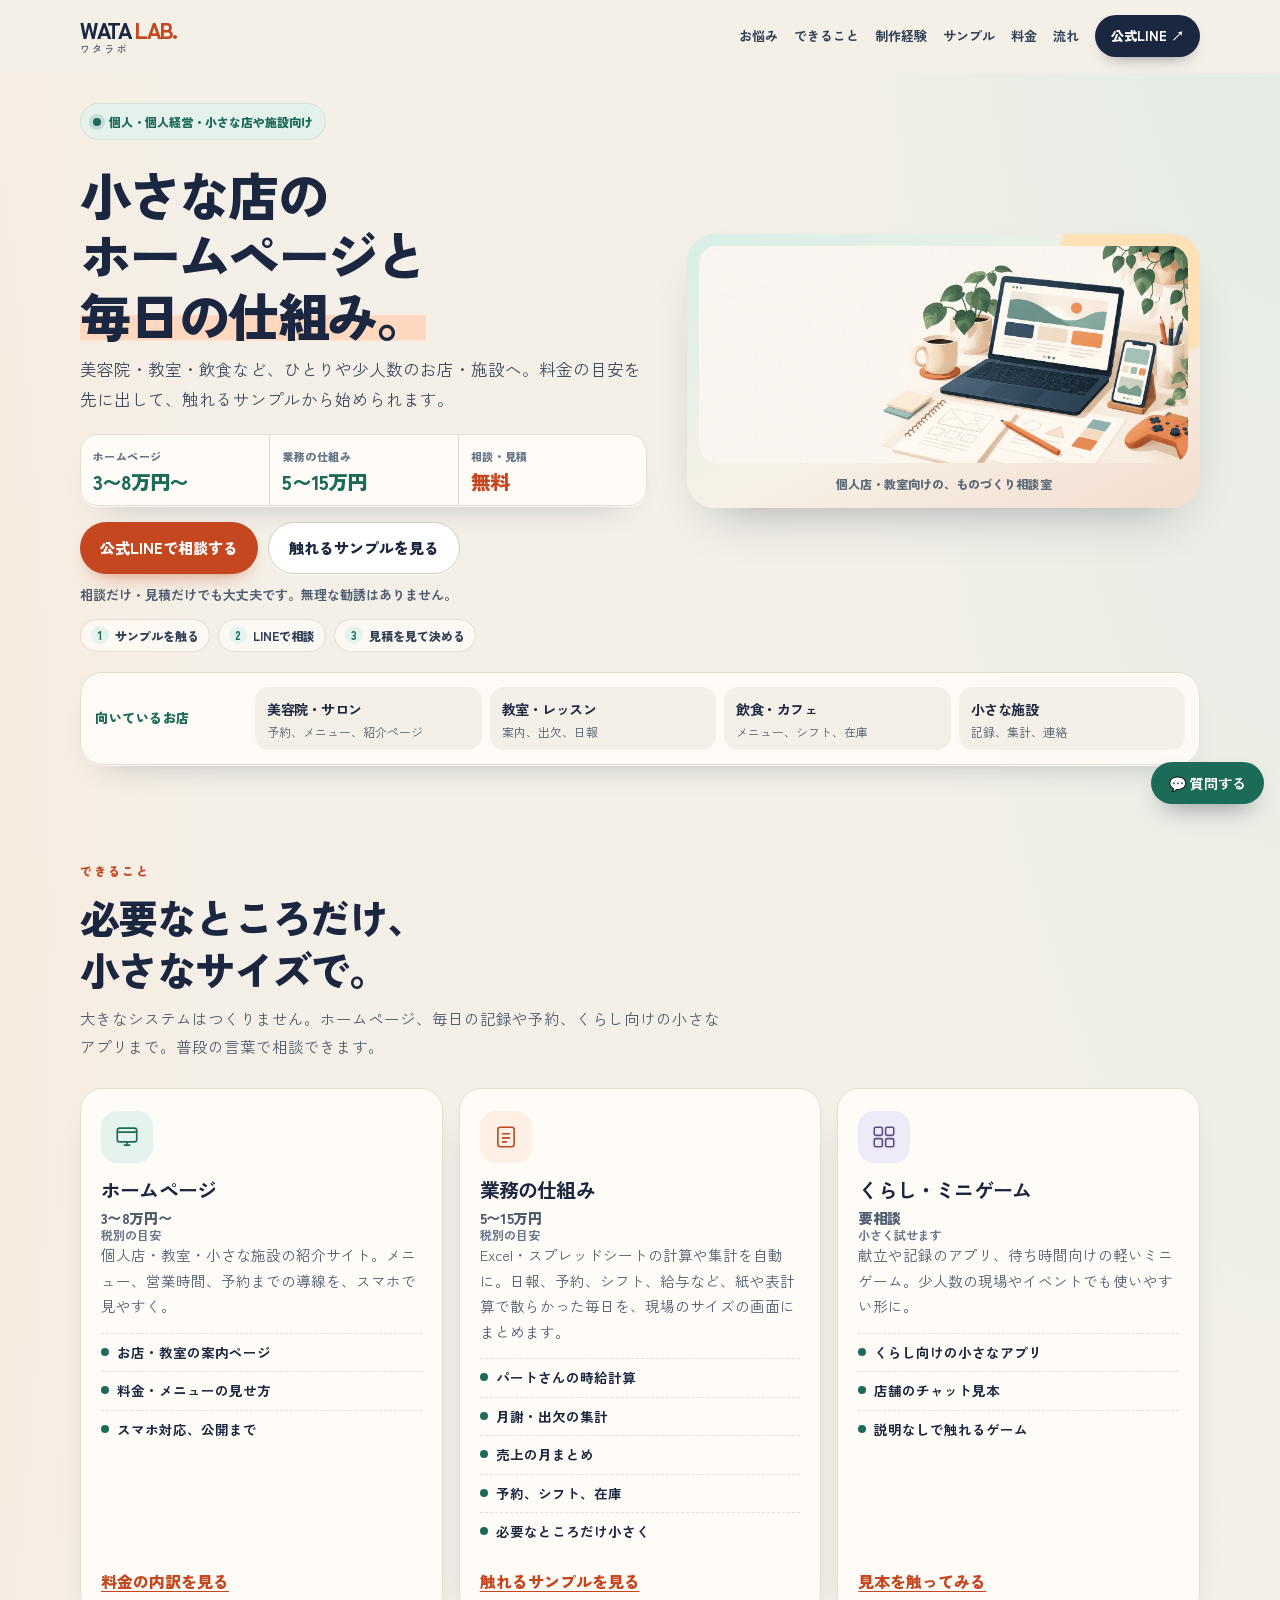
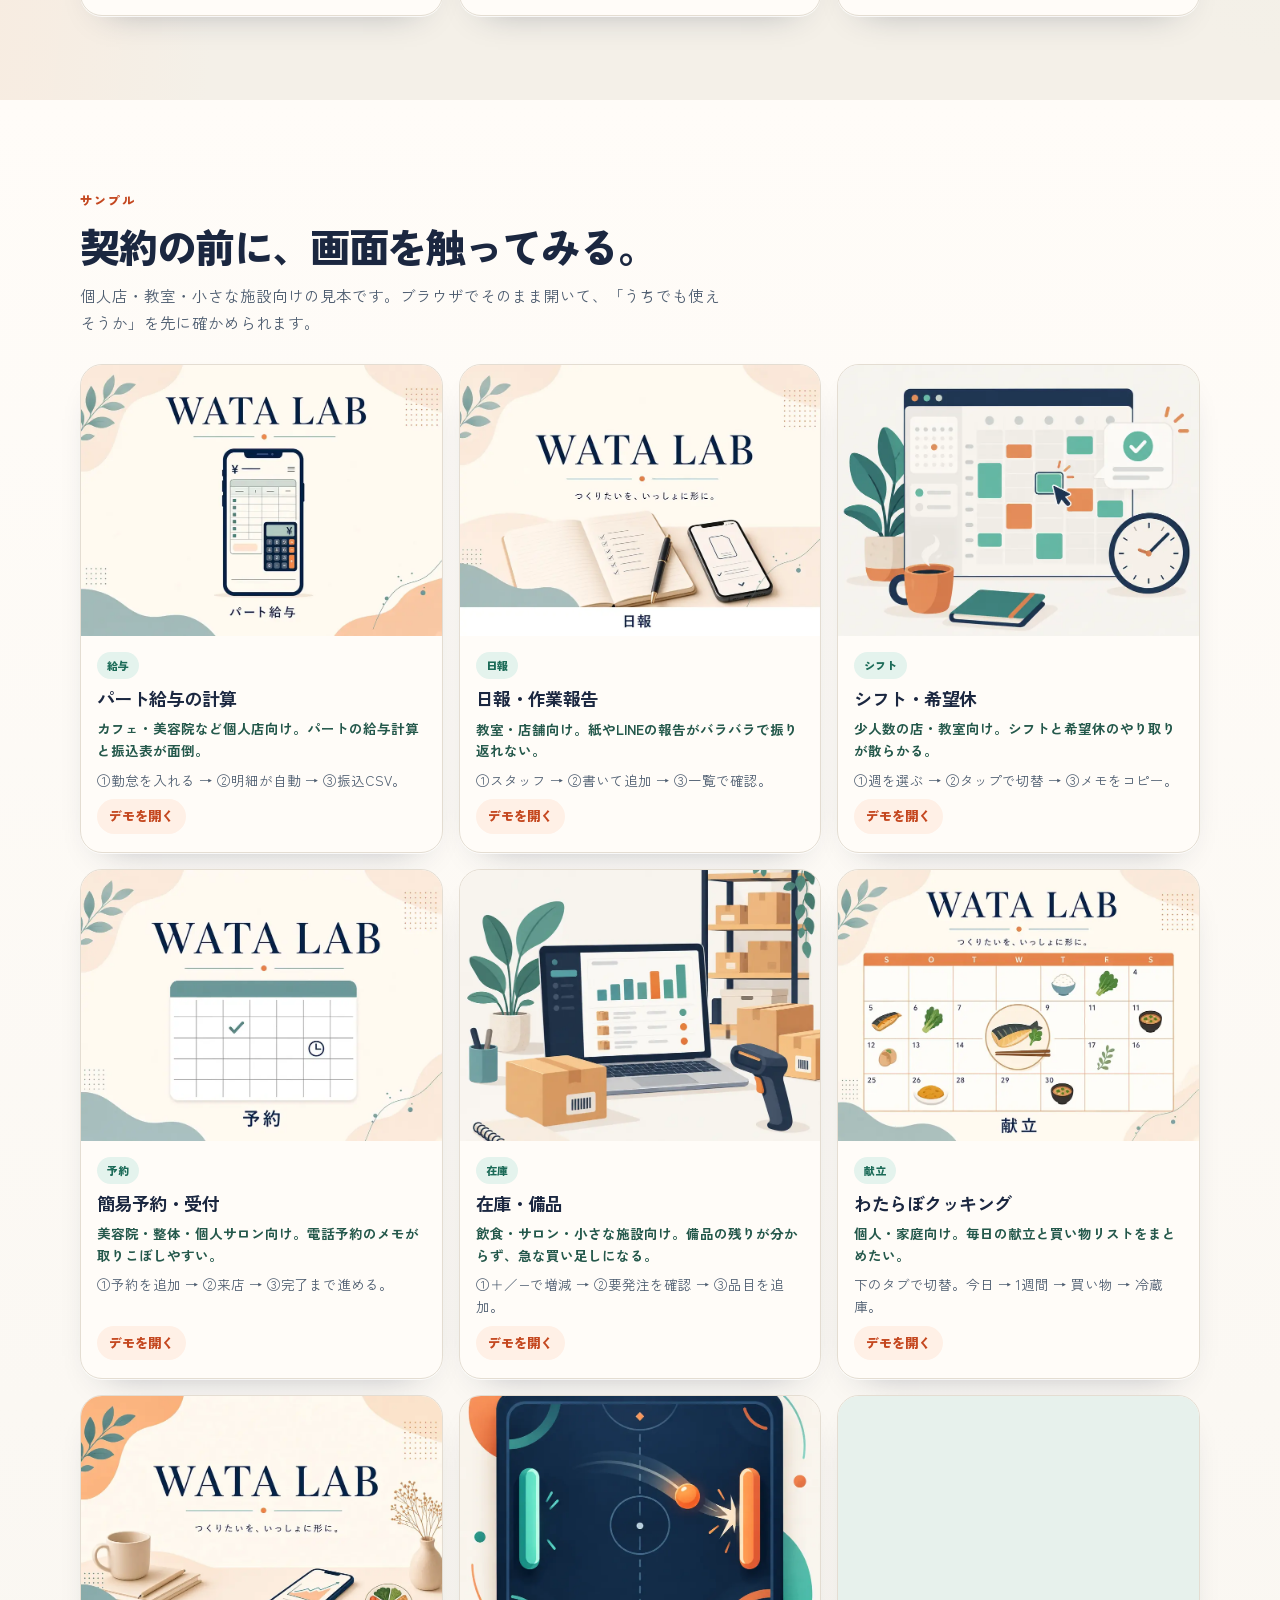
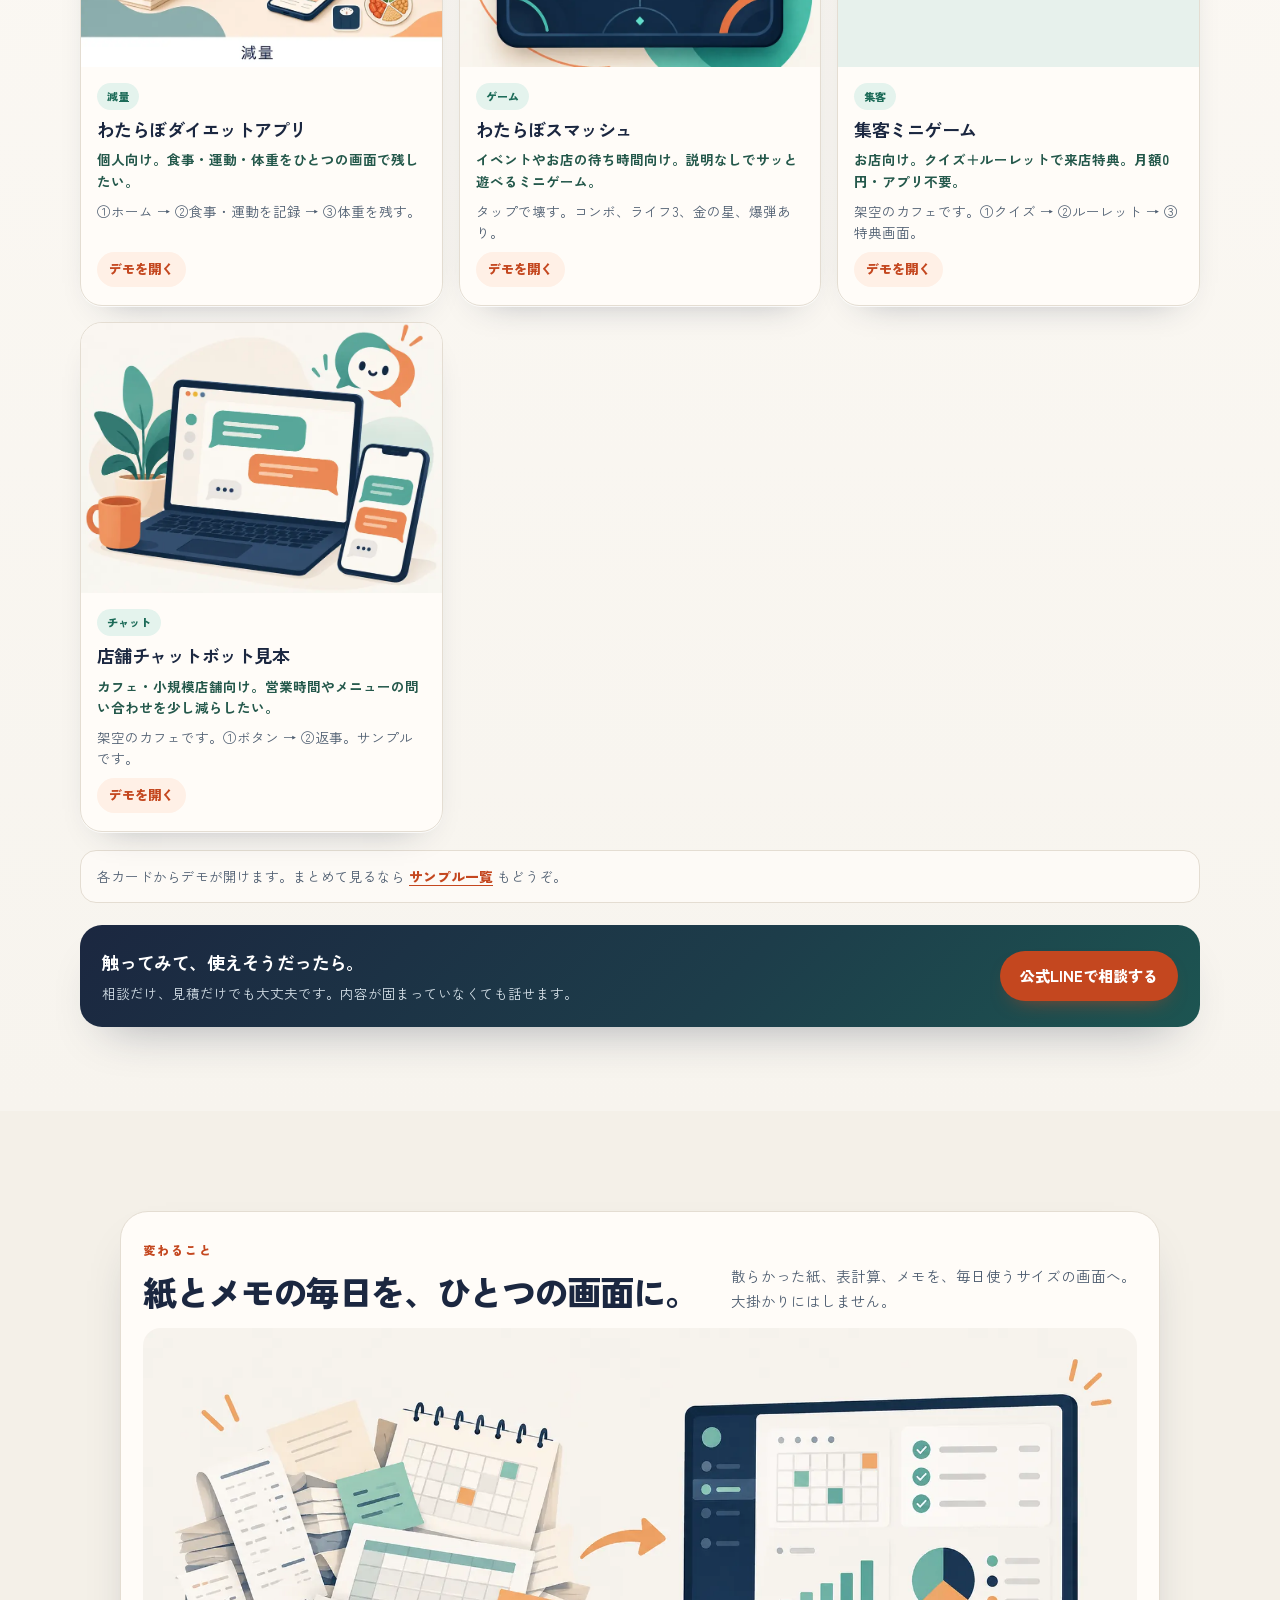
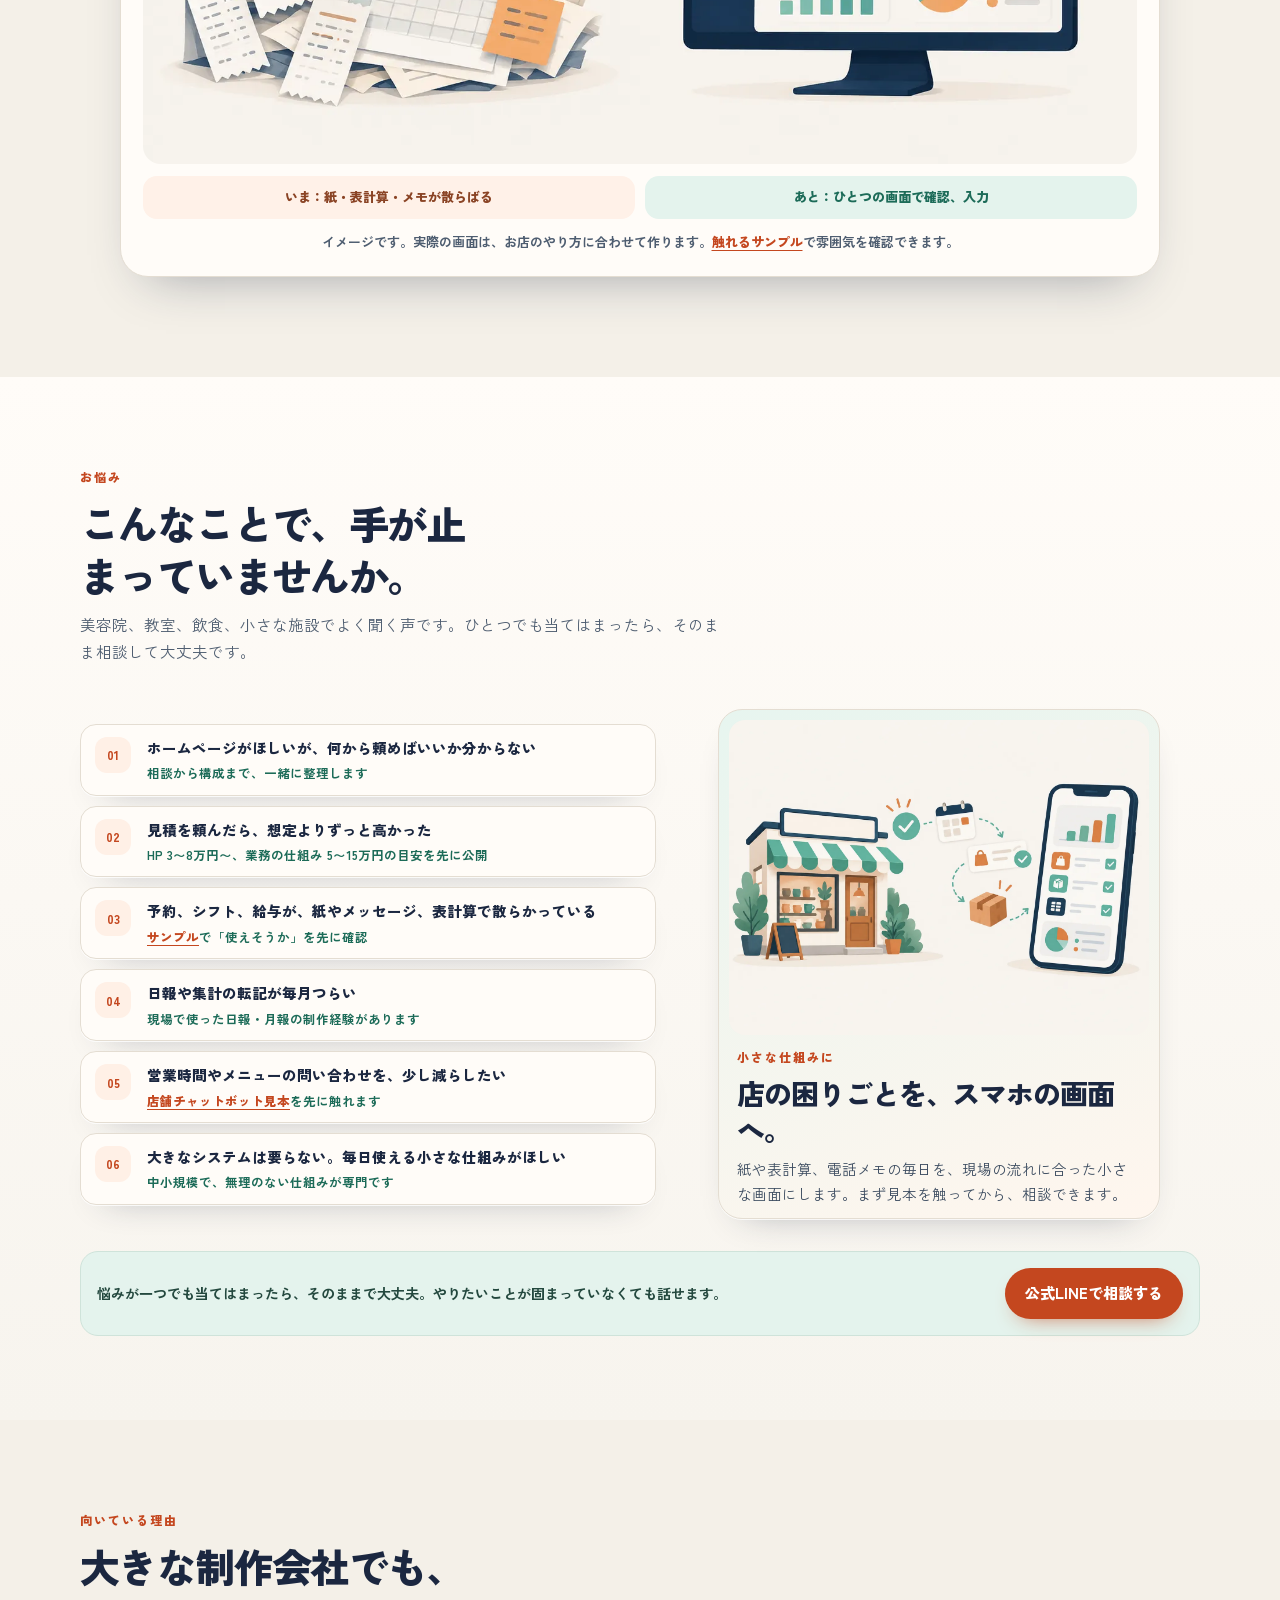
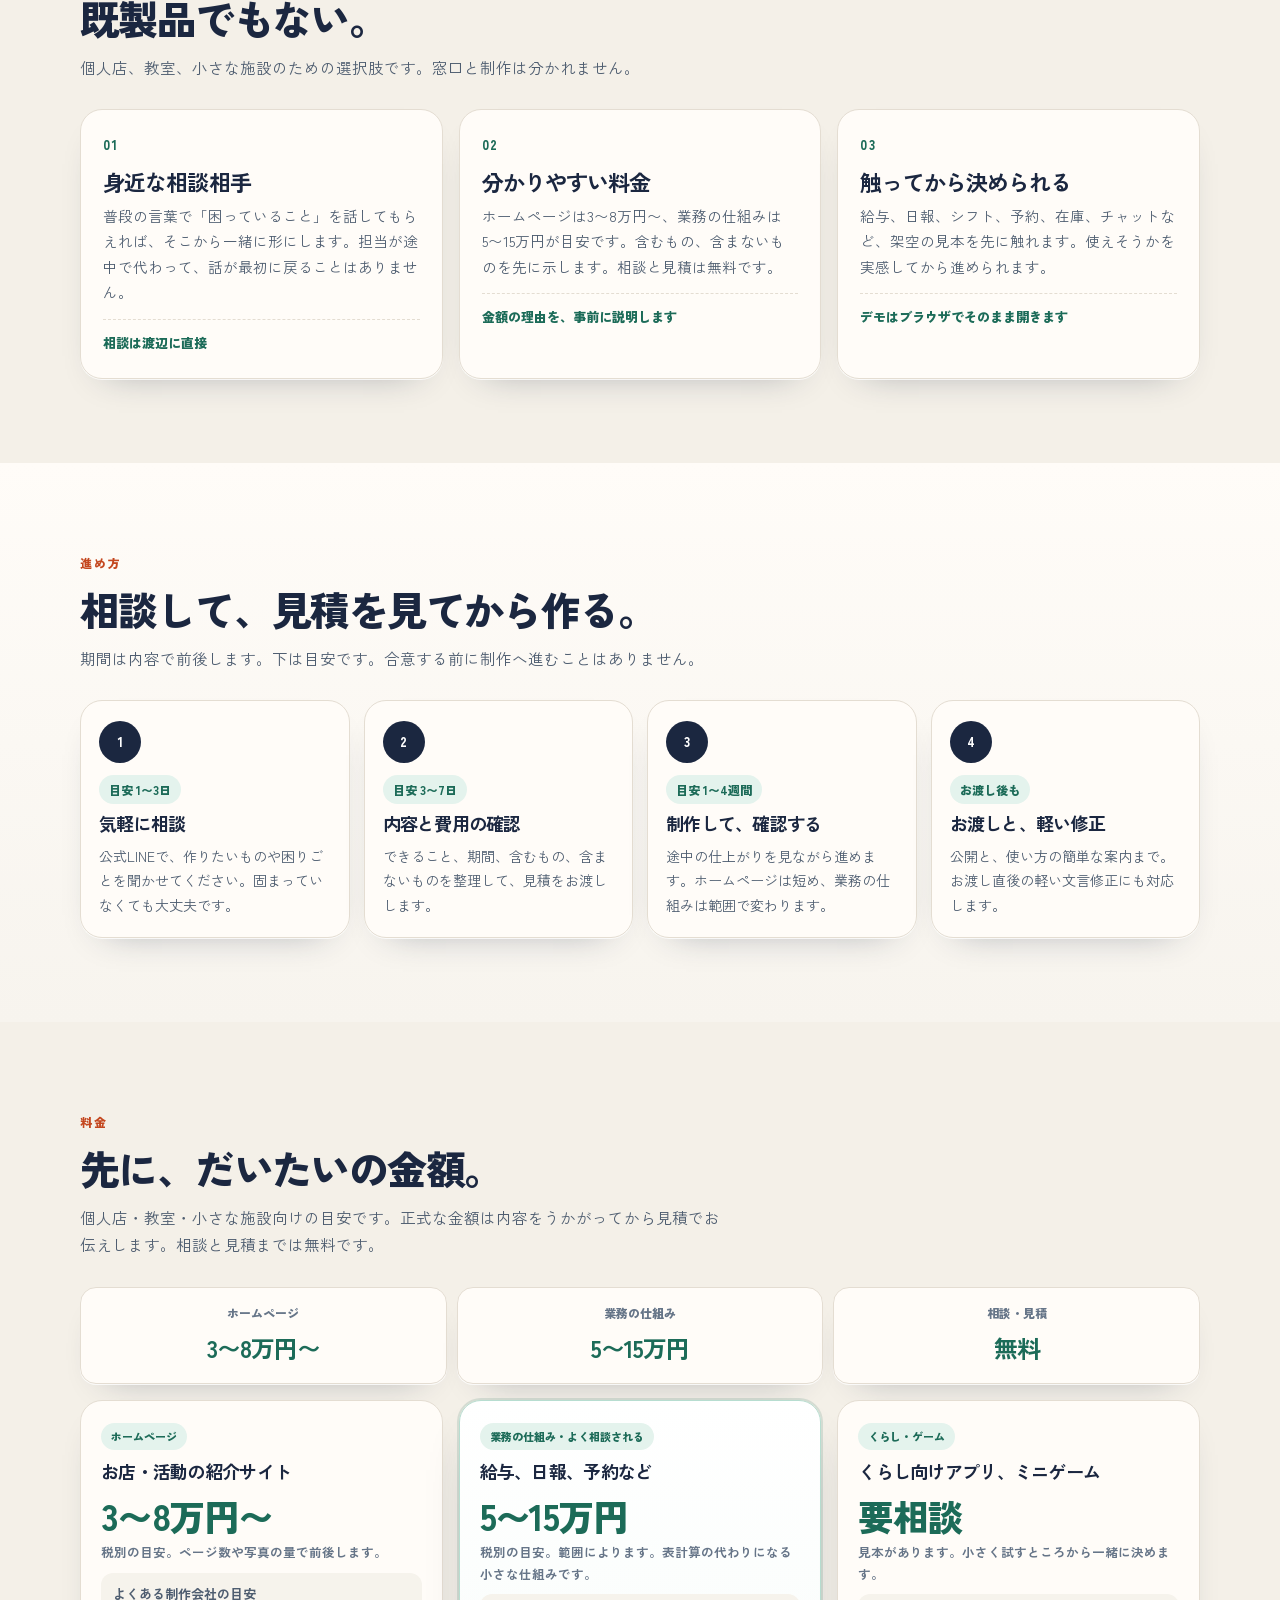
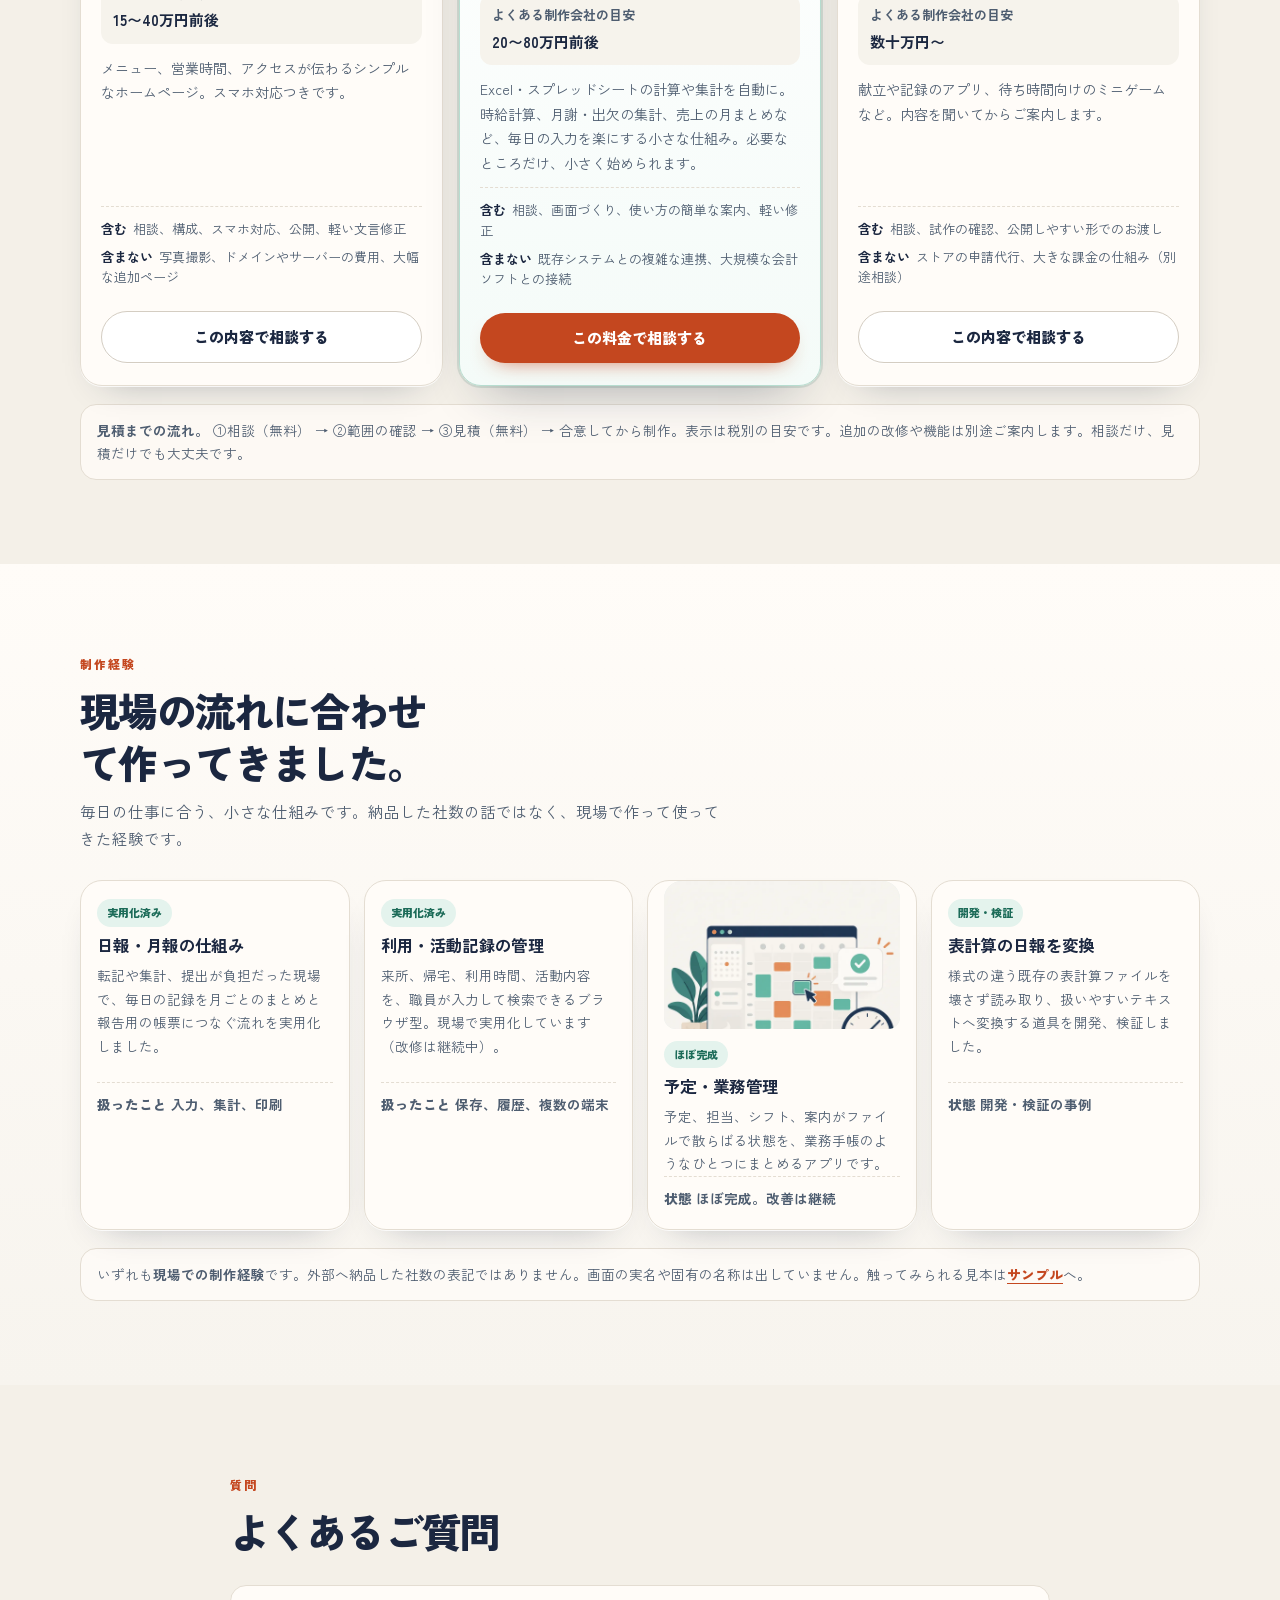
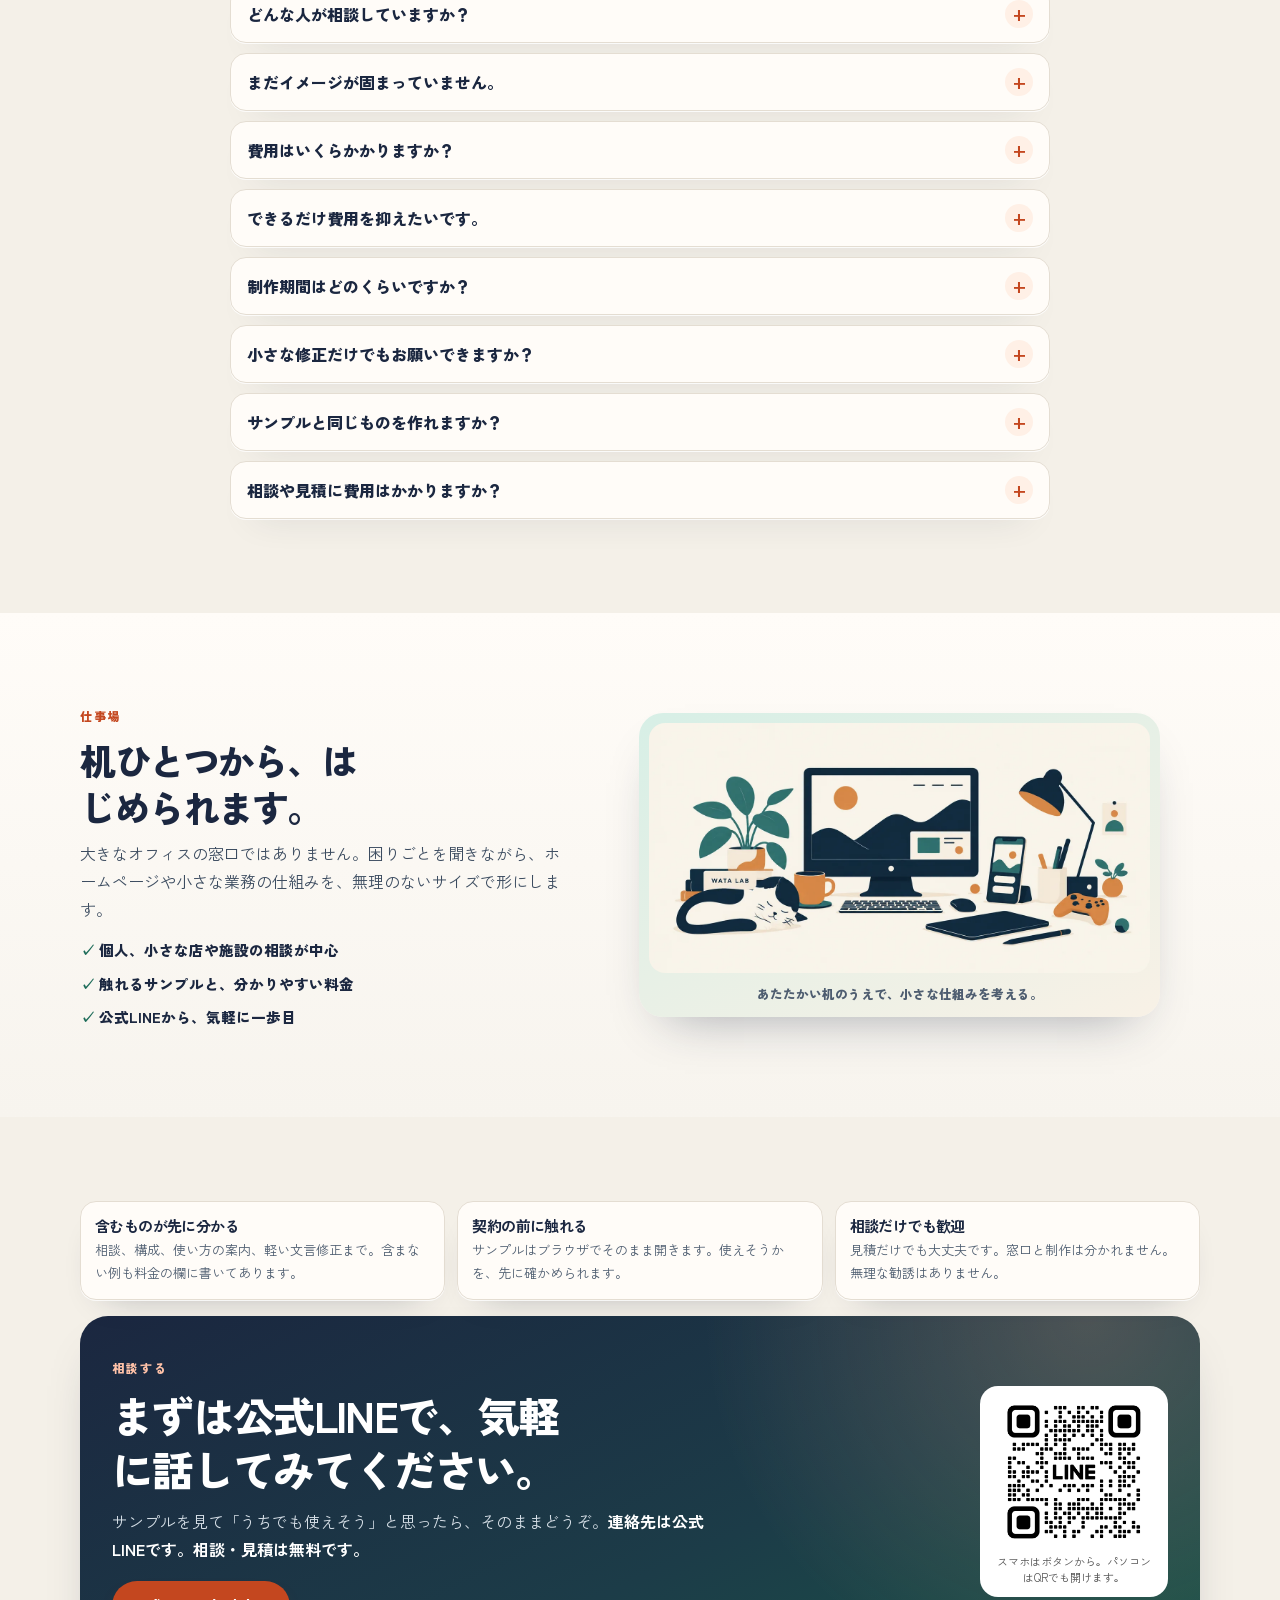
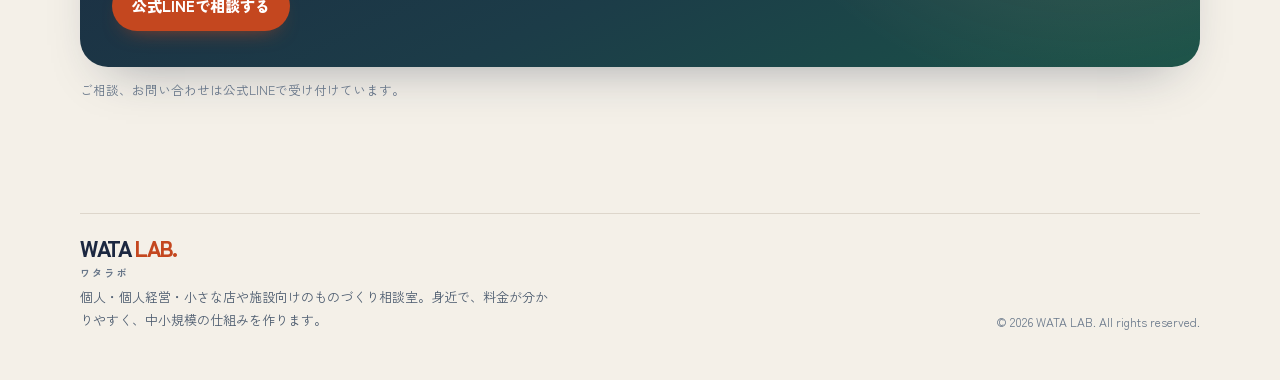
==== commit d6f996fd: "Add campaign mini-game sample (quiz + roulette) with cards on top and biz" ====
--- a/index.html
+++ b/index.html
@@ -662,6 +662,10 @@
           <div class="demo-preview"><picture><source srcset="assets/thumb-smash.webp" type="image/webp"><img src="assets/thumb-smash.jpg" width="900" height="675" alt="" loading="lazy" decoding="async"></picture></div>
           <div class="demo-body"><span class="badge">ゲーム</span><h3>わたらぼスマッシュ</h3><p class="for">イベントやお店の待ち時間向け。説明なしでサッと遊べるミニゲーム。</p><p class="steps">タップで壊す。コンボ、ライフ3、金の星、爆弾あり。</p><span class="go">デモを開く</span></div>
         </a>
+        <a class="demo" href="demo-campaign-game.html">
+          <div class="demo-preview"><picture><source srcset="assets/thumb-campaign.webp" type="image/webp"><img src="assets/thumb-campaign.jpg" width="900" height="675" alt="" loading="lazy" decoding="async"></picture></div>
+          <div class="demo-body"><span class="badge">集客</span><h3>集客ミニゲーム</h3><p class="for">お店向け。クイズ＋ルーレットで来店特典。月額0円・アプリ不要。</p><p class="steps">架空のカフェです。①クイズ → ②ルーレット → ③特典画面。</p><span class="go">デモを開く</span></div>
+        </a>
         <a class="demo" href="demo-chatbot.html">
           <div class="demo-preview"><picture><source srcset="assets/thumb-chatbot.webp" type="image/webp"><img src="assets/thumb-chatbot.jpg" width="900" height="675" alt="" loading="lazy" decoding="async"></picture></div>
           <div class="demo-body"><span class="badge">チャット</span><h3>店舗チャットボット見本</h3><p class="for">カフェ・小規模店舗向け。営業時間やメニューの問い合わせを少し減らしたい。</p><p class="steps">架空のカフェです。①ボタン → ②返事。サンプルです。</p><span class="go">デモを開く</span></div>
@@ -1064,7 +1068,7 @@
 fallback:"すみません、うまくお答えできませんでした。\n<a href='https://lin.ee/n3TOIyU' target='_blank' rel='noopener'>公式LINE</a> で気軽に聞いてください（相談・見積は無料です）。",
 items:[
 {label:"料金は？",keys:["料金","値段","いくら","費用","価格","円"],a:"目安（税別）です。\n・ホームページ：3〜8万円〜\n・業務の仕組み：5〜15万円\n・相談・見積：無料\n正式な金額は内容をうかがってから見積でお伝えします。"},
-{label:"何が作れる？",keys:["作れ","できる","何","サンプル","見本"],a:"お店のホームページや、予約・シフト・在庫・時給計算などの業務の仕組み、Excel・スプレッドシートの計算や集計の自動化を作ります。<a href=\"#demos\">サンプル</a>はこのページで触れます。"},
+{label:"何が作れる？",keys:["作れ","できる","何","サンプル","見本"],a:"お店のホームページや、予約・シフト・在庫・時給計算などの業務の仕組み、来店特典のミニゲーム（クイズ＋ルーレット）、Excel・スプレッドシートの計算や集計の自動化を作ります。<a href=\"#demos\">サンプル</a>はこのページで触れます。"},
 {label:"相談は無料？",keys:["無料","相談","見積"],a:"はい、相談と見積は無料です。相談だけで終わっても大丈夫です。"},
 {label:"どう頼むの？",keys:["頼","依頼","流れ","申し込","連絡"],a:"①相談（無料）→②範囲の確認→③見積（無料）→合意してから制作、の流れです。まずは<a href='https://lin.ee/n3TOIyU' target='_blank' rel='noopener'>公式LINE</a> からどうぞ。"},
 {label:"LINEで相談",href:"https://lin.ee/n3TOIyU",keys:["LINE","ライン"],a:"こちらからどうぞ👉 <a href='https://lin.ee/n3TOIyU' target='_blank' rel='noopener'>公式LINE</a>"}]};
